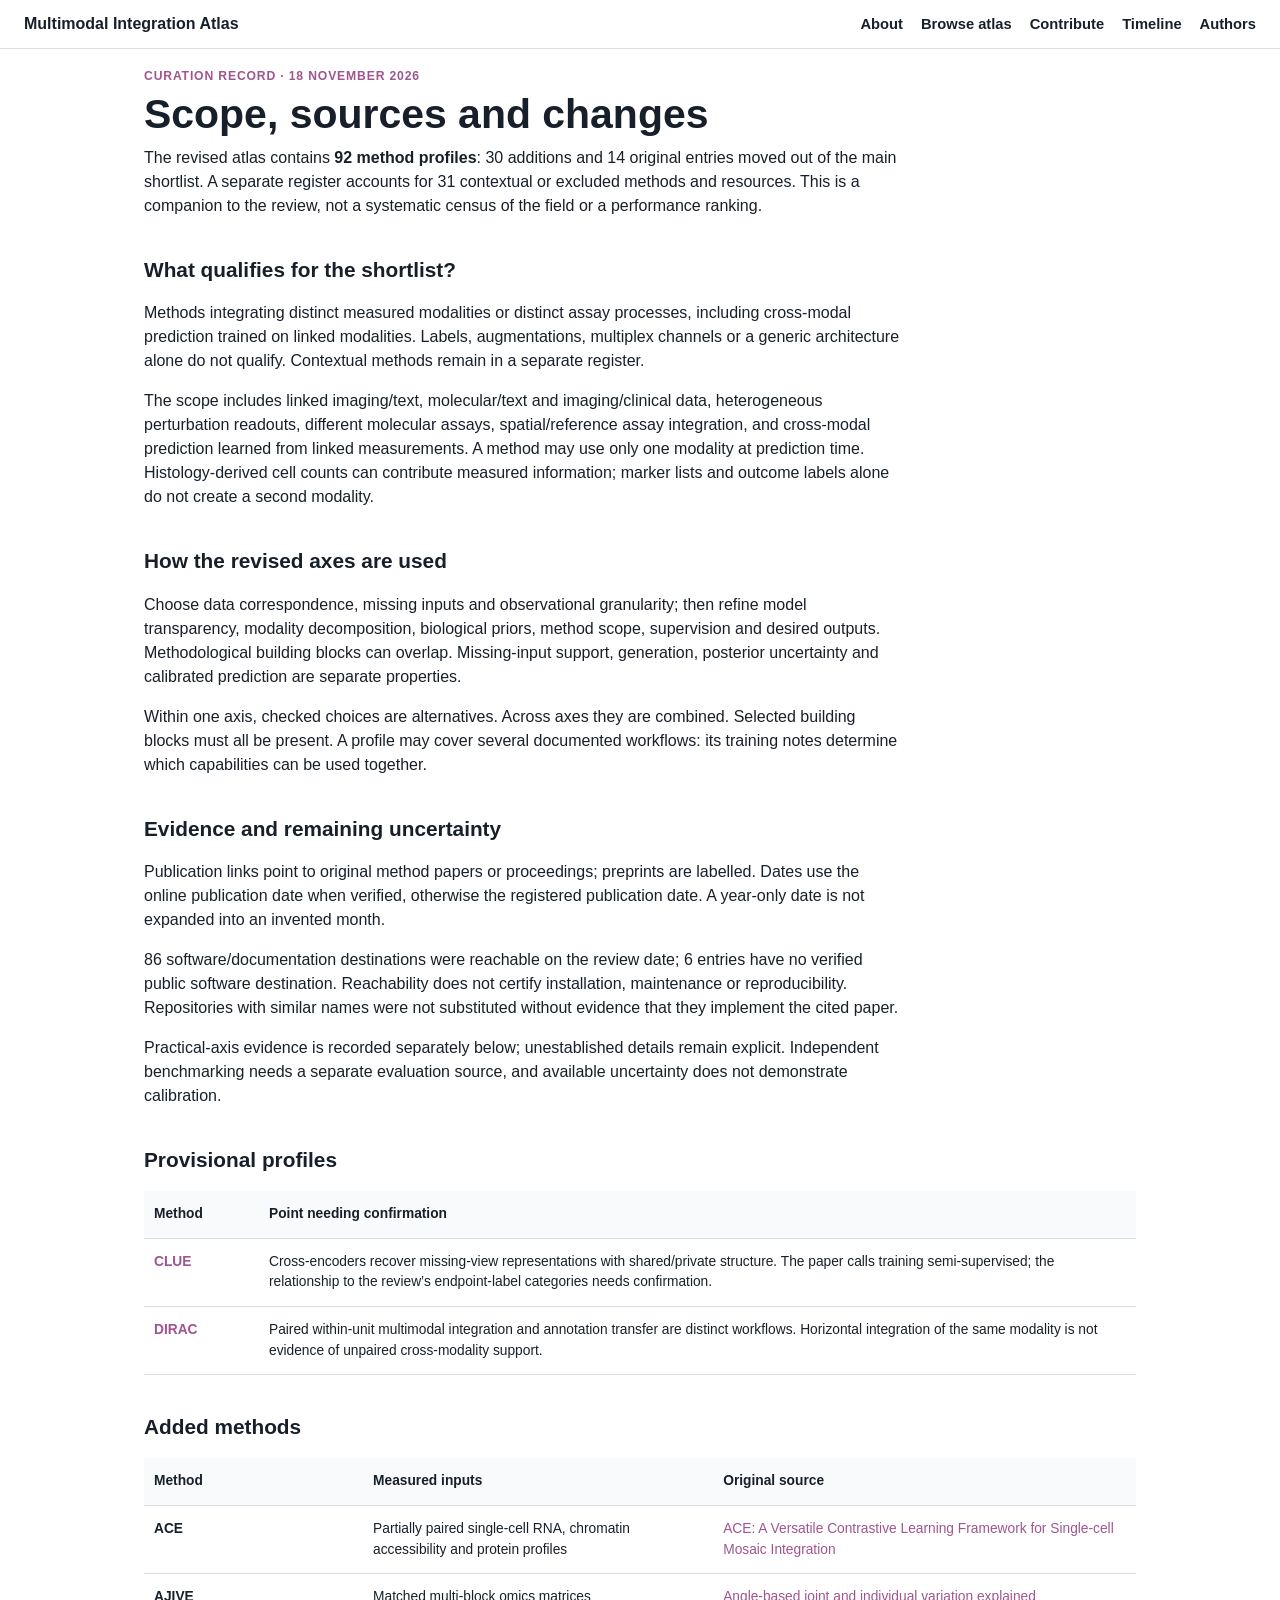
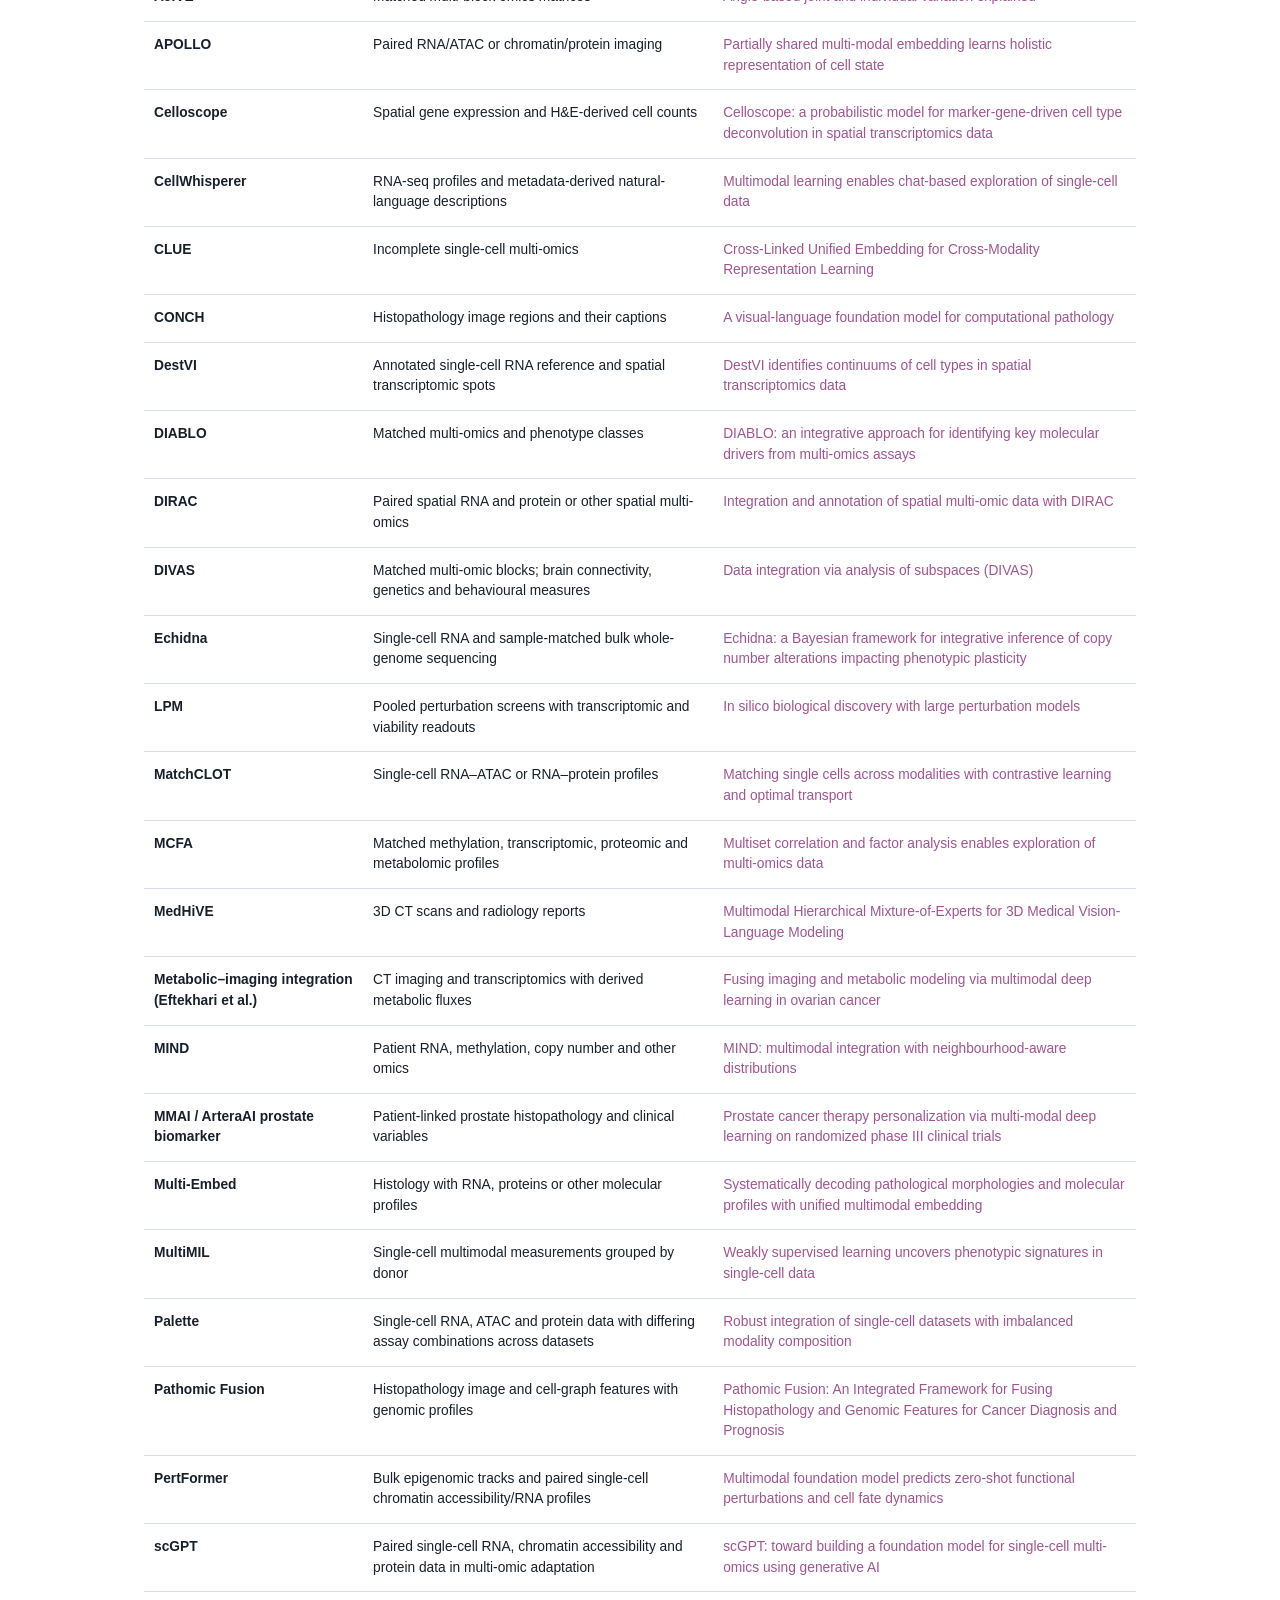
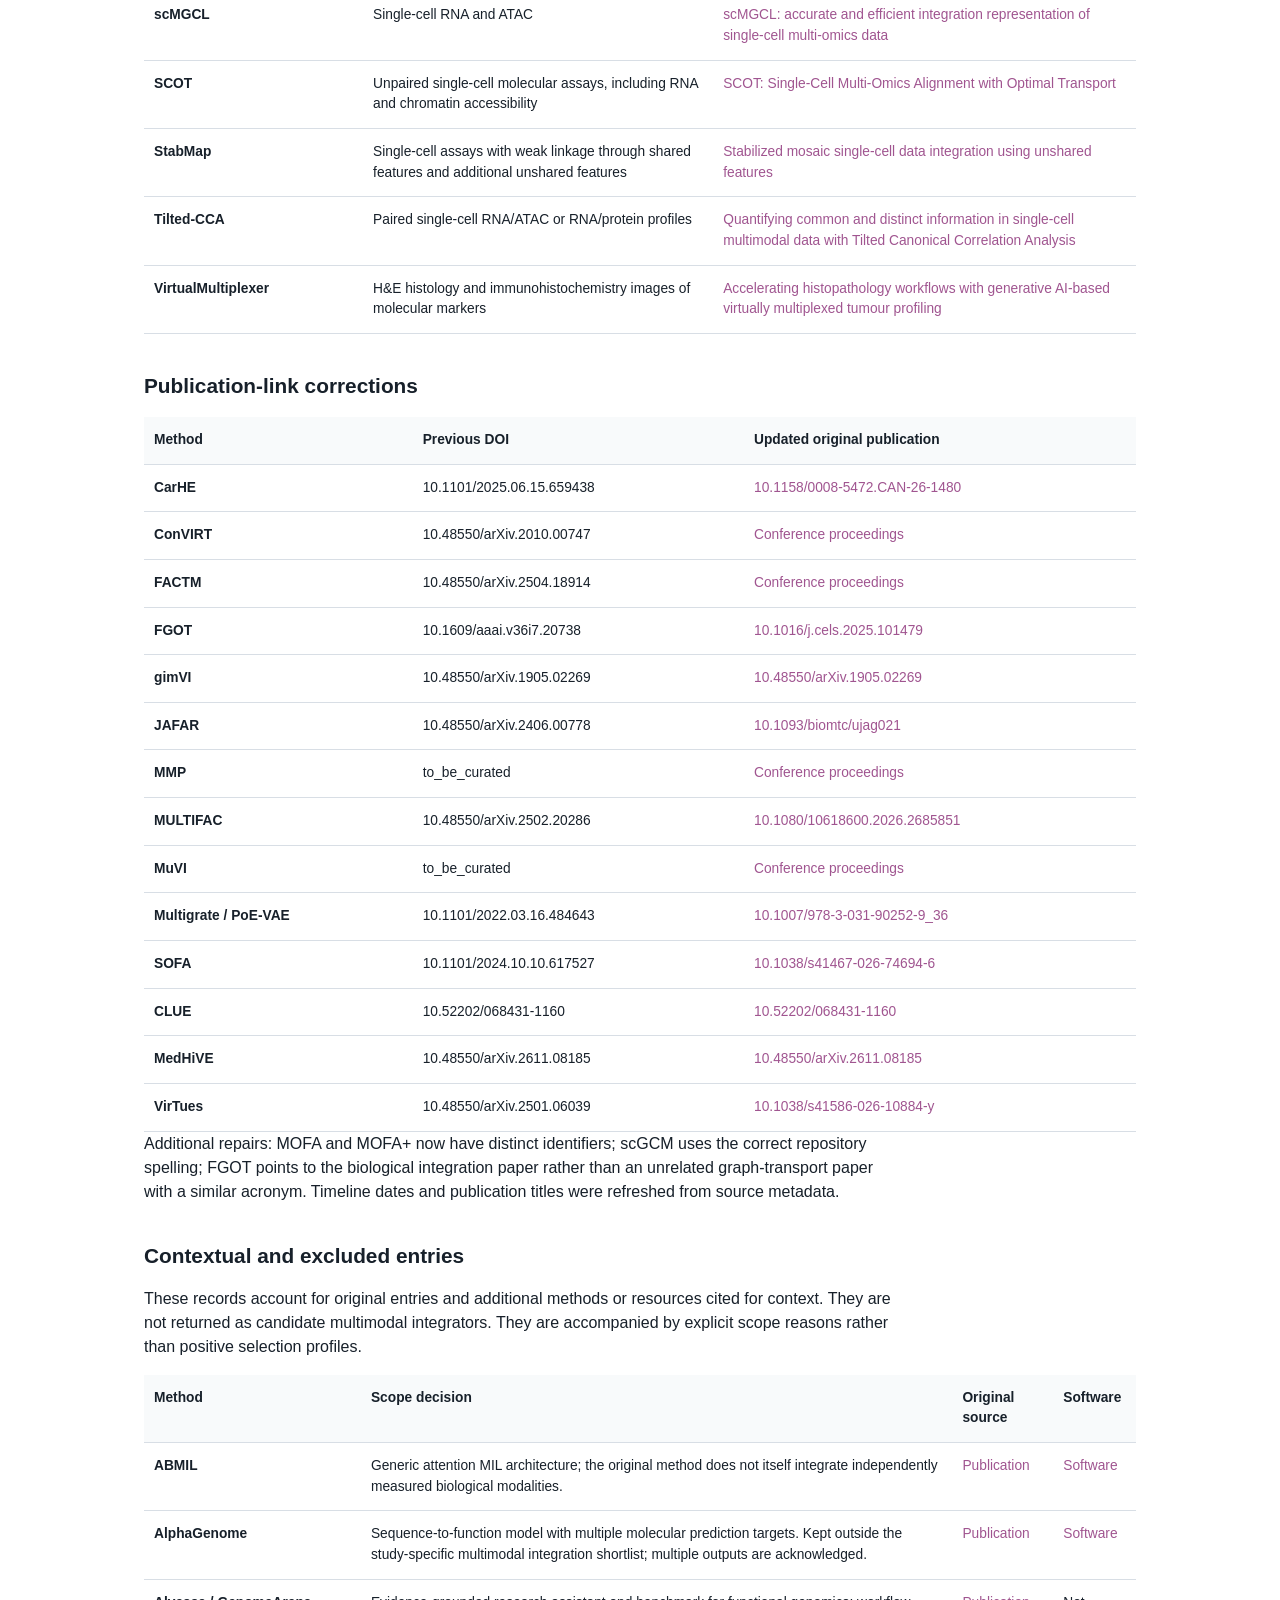
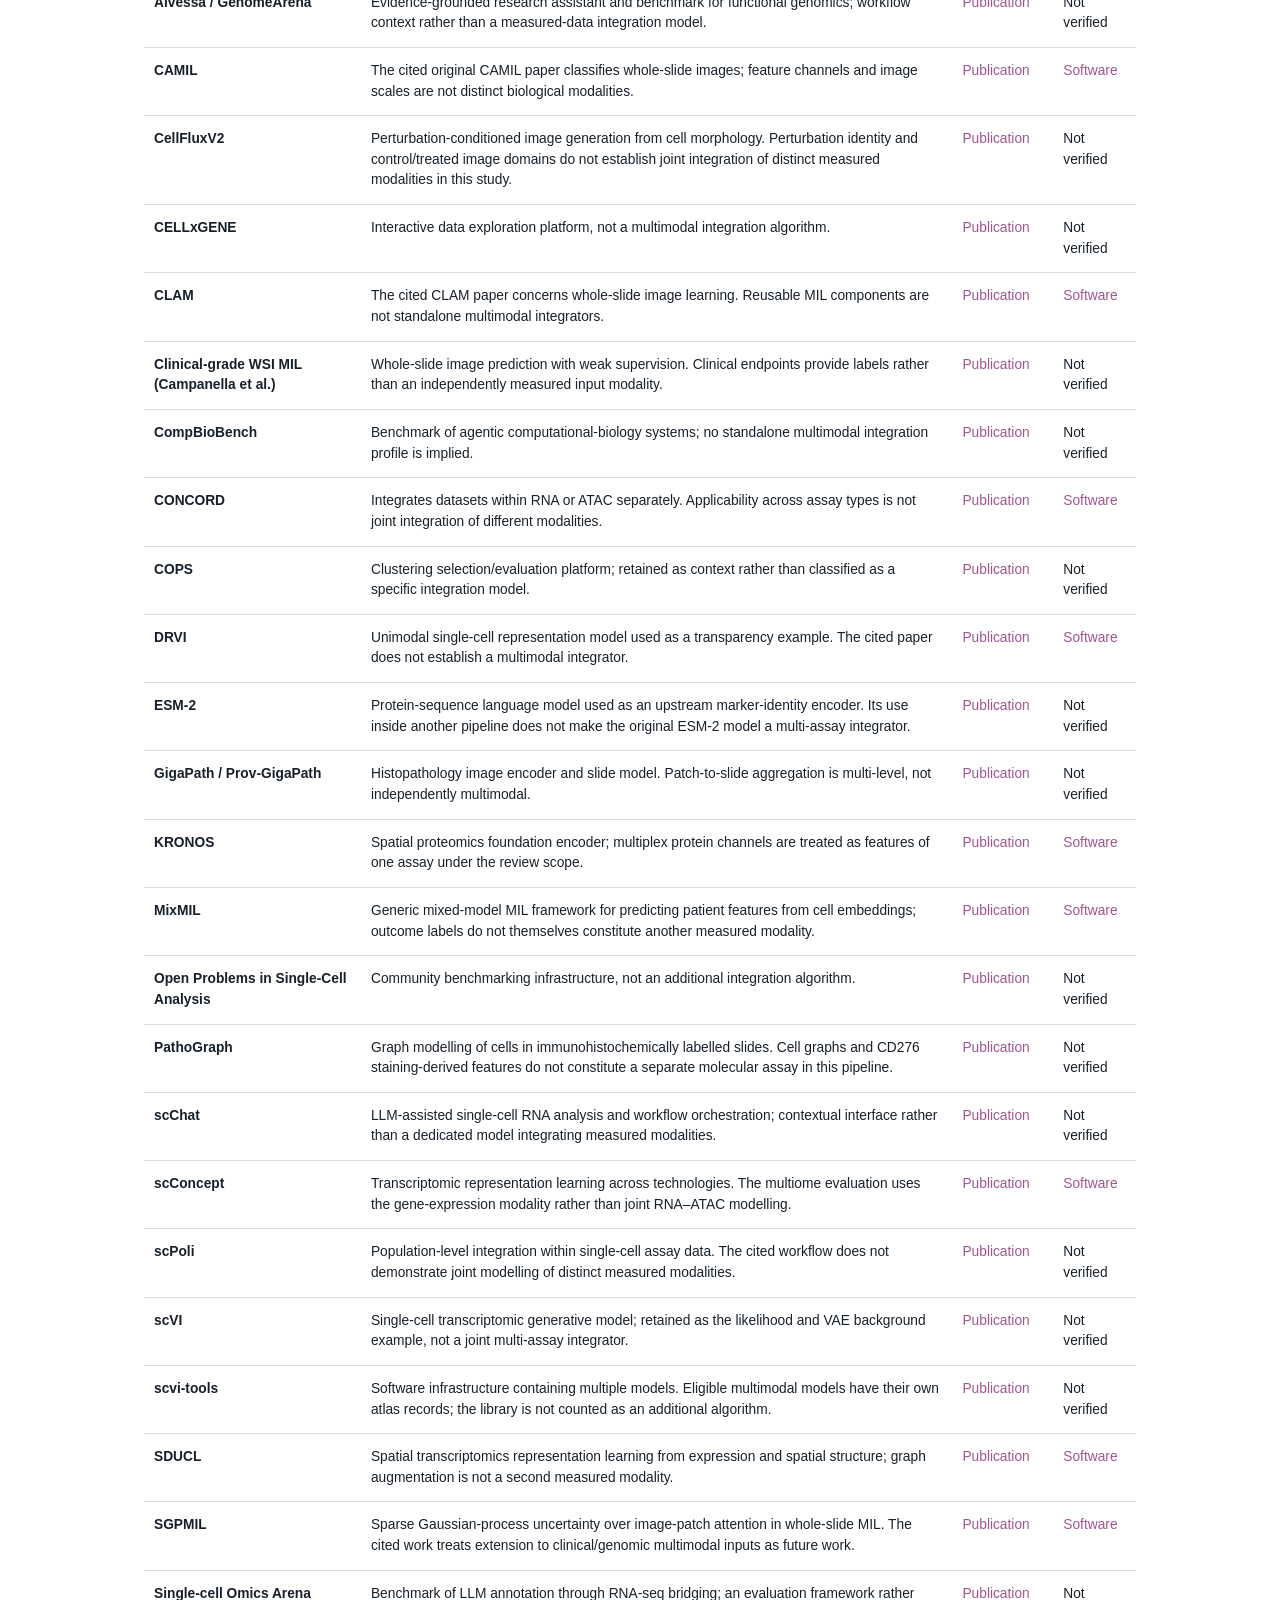
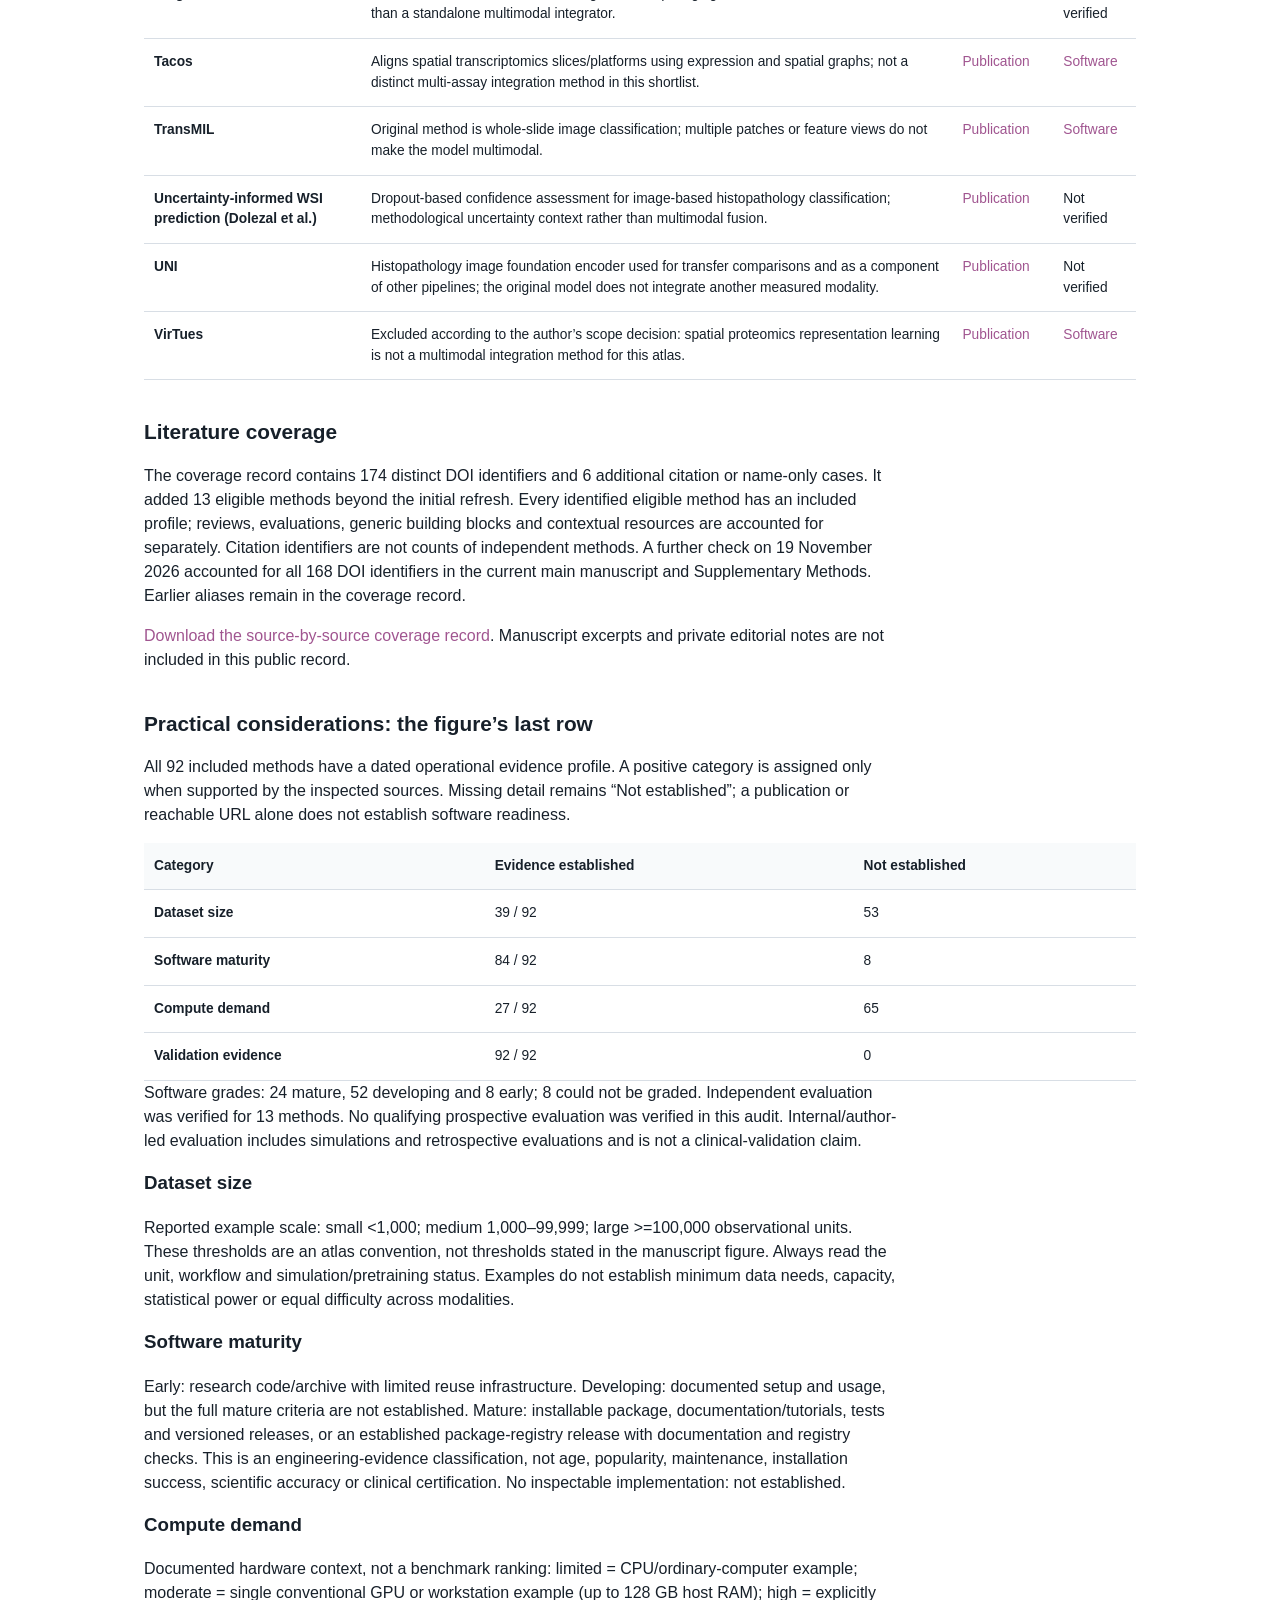
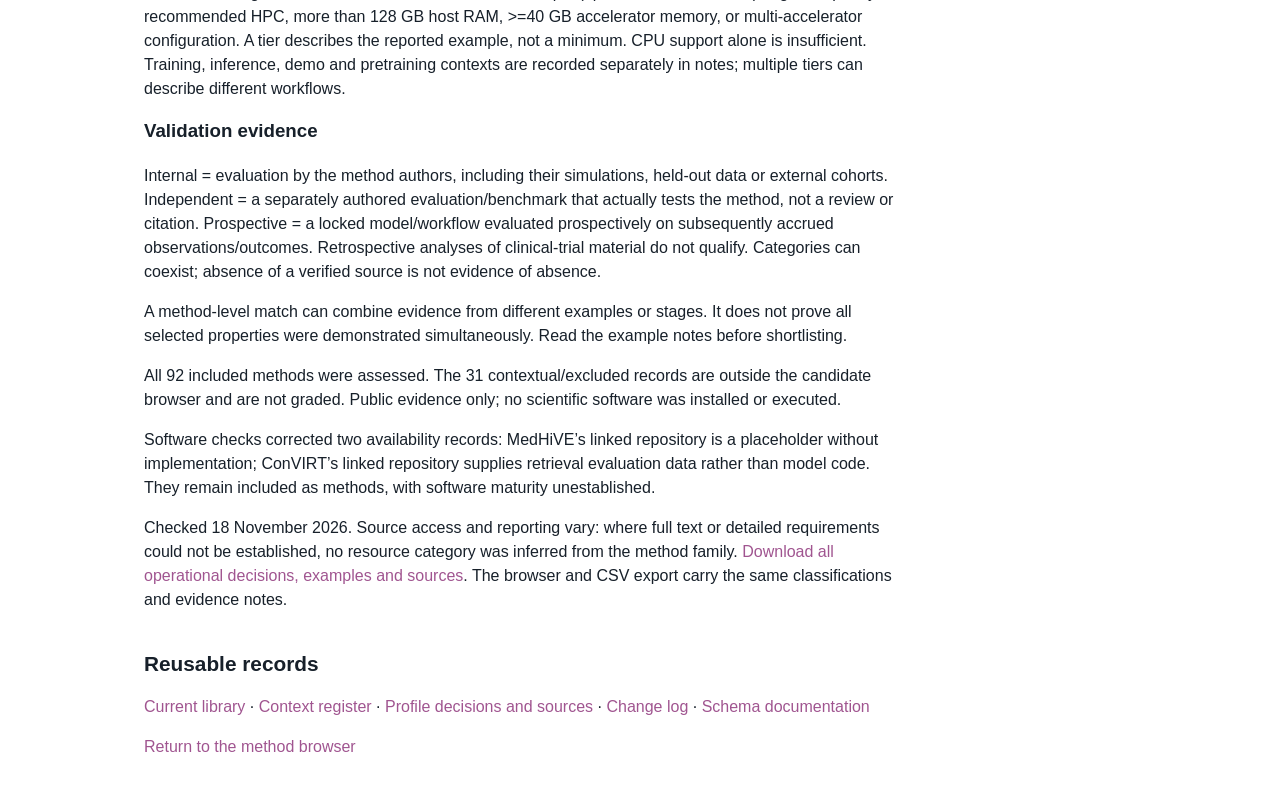
==== curation.html @ 24971a6b "feat: align atlas with revised review Expand the curated library to 92 methods and separate contextu" ====
<!doctype html>
<html lang="en"><head><meta charset="utf-8"/><meta name="viewport" content="width=device-width,initial-scale=1"/><title>Curation record · Multimodal Integration Atlas</title><link rel="stylesheet" href="styles.css?v=2.1.20261119.2"/></head><body>    <header class="site-header">
      <div class="header-inner">
        <a class="site-mark" href="index.html" aria-label="Multimodal Integration Atlas home">
          Multimodal Integration Atlas
        </a>
        <nav class="header-actions" aria-label="Site navigation">
          <a href="index.html#about">About</a>
          <a href="index.html#atlas">Browse atlas</a>
          <a href="index.html#contribute">Contribute</a>
          <a href="timeline.html">Timeline</a>
          <a href="authors.html">Authors</a>
        </nav>
      </div>
    </header>

<main class="curation-content"><p class="section-kicker">Curation record · 18 November 2026</p><h1>Scope, sources and changes</h1>
<p>The revised atlas contains <strong>92 method profiles</strong>: 30 additions and 14 original entries moved out of the main shortlist. A separate register accounts for 31 contextual or excluded methods and resources. This is a companion to the review, not a systematic census of the field or a performance ranking.</p>
<h2>What qualifies for the shortlist?</h2><p>Methods integrating distinct measured modalities or distinct assay processes, including cross-modal prediction trained on linked modalities. Labels, augmentations, multiplex channels or a generic architecture alone do not qualify. Contextual methods remain in a separate register.</p>
<p>The scope includes linked imaging/text, molecular/text and imaging/clinical data, heterogeneous perturbation readouts, different molecular assays, spatial/reference assay integration, and cross-modal prediction learned from linked measurements. A method may use only one modality at prediction time. Histology-derived cell counts can contribute measured information; marker lists and outcome labels alone do not create a second modality.</p>
<h2>How the revised axes are used</h2>
<p>Choose data correspondence, missing inputs and observational granularity; then refine model transparency, modality decomposition, biological priors, method scope, supervision and desired outputs. Methodological building blocks can overlap. Missing-input support, generation, posterior uncertainty and calibrated prediction are separate properties.</p>
<p>Within one axis, checked choices are alternatives. Across axes they are combined. Selected building blocks must all be present. A profile may cover several documented workflows: its training notes determine which capabilities can be used together.</p>
<h2>Evidence and remaining uncertainty</h2><p>Publication links point to original method papers or proceedings; preprints are labelled. Dates use the online publication date when verified, otherwise the registered publication date. A year-only date is not expanded into an invented month.</p>
<p>86 software/documentation destinations were reachable on the review date; 6 entries have no verified public software destination. Reachability does not certify installation, maintenance or reproducibility. Repositories with similar names were not substituted without evidence that they implement the cited paper.</p>
<p>Practical-axis evidence is recorded separately below; unestablished details remain explicit. Independent benchmarking needs a separate evaluation source, and available uncertainty does not demonstrate calibration.</p>
<h2>Provisional profiles</h2><div class="table-scroll"><table class="curation-table"><thead><tr><th scope="col">Method</th><th scope="col">Point needing confirmation</th></tr></thead><tbody><tr><td><a href="https://papers.neurips.cc/paper_files/paper/2022/hash/662b1774ba8845fc1fa3d1fc0177ceeb-Abstract-Conference.html" target="_blank" rel="noopener noreferrer">CLUE</a></td><td>Cross-encoders recover missing-view representations with shared/private structure. The paper calls training semi-supervised; the relationship to the review’s endpoint-label categories needs confirmation.</td></tr><tr><td><a href="https://doi.org/10.1038/s41592-026-03282-9" target="_blank" rel="noopener noreferrer">DIRAC</a></td><td>Paired within-unit multimodal integration and annotation transfer are distinct workflows. Horizontal integration of the same modality is not evidence of unpaired cross-modality support.</td></tr></tbody></table></div><h2>Added methods</h2><div class="table-scroll"><table class="curation-table"><thead><tr><th scope="col">Method</th><th scope="col">Measured inputs</th><th scope="col">Original source</th></tr></thead><tbody><tr><td>ACE</td><td>Partially paired single-cell RNA, chromatin accessibility and protein profiles</td><td><a href="https://doi.org/10.1093/gpbjnl/qzaf062" target="_blank" rel="noopener noreferrer">ACE: A Versatile Contrastive Learning Framework for Single-cell Mosaic Integration</a></td></tr><tr><td>AJIVE</td><td>Matched multi-block omics matrices</td><td><a href="https://doi.org/10.1016/j.jmva.2018.03.008" target="_blank" rel="noopener noreferrer">Angle-based joint and individual variation explained</a></td></tr><tr><td>APOLLO</td><td>Paired RNA/ATAC or chromatin/protein imaging</td><td><a href="https://doi.org/10.1038/s43588-025-00948-w" target="_blank" rel="noopener noreferrer">Partially shared multi-modal embedding learns holistic representation of cell state</a></td></tr><tr><td>Celloscope</td><td>Spatial gene expression and H&amp;E-derived cell counts</td><td><a href="https://doi.org/10.1186/s13059-023-02951-8" target="_blank" rel="noopener noreferrer">Celloscope: a probabilistic model for marker-gene-driven cell type deconvolution in spatial transcriptomics data</a></td></tr><tr><td>CellWhisperer</td><td>RNA-seq profiles and metadata-derived natural-language descriptions</td><td><a href="https://doi.org/10.1038/s41587-025-02857-9" target="_blank" rel="noopener noreferrer">Multimodal learning enables chat-based exploration of single-cell data</a></td></tr><tr><td>CLUE</td><td>Incomplete single-cell multi-omics</td><td><a href="https://papers.neurips.cc/paper_files/paper/2022/hash/662b1774ba8845fc1fa3d1fc0177ceeb-Abstract-Conference.html" target="_blank" rel="noopener noreferrer">Cross-Linked Unified Embedding for Cross-Modality Representation Learning</a></td></tr><tr><td>CONCH</td><td>Histopathology image regions and their captions</td><td><a href="https://doi.org/10.1038/s41591-024-02856-4" target="_blank" rel="noopener noreferrer">A visual-language foundation model for computational pathology</a></td></tr><tr><td>DestVI</td><td>Annotated single-cell RNA reference and spatial transcriptomic spots</td><td><a href="https://doi.org/10.1038/s41587-022-01272-8" target="_blank" rel="noopener noreferrer">DestVI identifies continuums of cell types in spatial transcriptomics data</a></td></tr><tr><td>DIABLO</td><td>Matched multi-omics and phenotype classes</td><td><a href="https://doi.org/10.1093/bioinformatics/bty1054" target="_blank" rel="noopener noreferrer">DIABLO: an integrative approach for identifying key molecular drivers from multi-omics assays</a></td></tr><tr><td>DIRAC</td><td>Paired spatial RNA and protein or other spatial multi-omics</td><td><a href="https://doi.org/10.1038/s41592-026-03282-9" target="_blank" rel="noopener noreferrer">Integration and annotation of spatial multi-omic data with DIRAC</a></td></tr><tr><td>DIVAS</td><td>Matched multi-omic blocks; brain connectivity, genetics and behavioural measures</td><td><a href="https://doi.org/10.1007/s11749-024-00923-z" target="_blank" rel="noopener noreferrer">Data integration via analysis of subspaces (DIVAS)</a></td></tr><tr><td>Echidna</td><td>Single-cell RNA and sample-matched bulk whole-genome sequencing</td><td><a href="https://doi.org/10.1038/s41592-026-03279-4" target="_blank" rel="noopener noreferrer">Echidna: a Bayesian framework for integrative inference of copy number alterations impacting phenotypic plasticity</a></td></tr><tr><td>LPM</td><td>Pooled perturbation screens with transcriptomic and viability readouts</td><td><a href="https://doi.org/10.1038/s43588-025-00870-1" target="_blank" rel="noopener noreferrer">In silico biological discovery with large perturbation models</a></td></tr><tr><td>MatchCLOT</td><td>Single-cell RNA–ATAC or RNA–protein profiles</td><td><a href="https://doi.org/10.1093/bib/bbad130" target="_blank" rel="noopener noreferrer">Matching single cells across modalities with contrastive learning and optimal transport</a></td></tr><tr><td>MCFA</td><td>Matched methylation, transcriptomic, proteomic and metabolomic profiles</td><td><a href="https://doi.org/10.1016/j.xgen.2023.100359" target="_blank" rel="noopener noreferrer">Multiset correlation and factor analysis enables exploration of multi-omics data</a></td></tr><tr><td>MedHiVE</td><td>3D CT scans and radiology reports</td><td><a href="https://arxiv.org/abs/2611.08185" target="_blank" rel="noopener noreferrer">Multimodal Hierarchical Mixture-of-Experts for 3D Medical Vision-Language Modeling</a></td></tr><tr><td>Metabolic–imaging integration (Eftekhari et al.)</td><td>CT imaging and transcriptomics with derived metabolic fluxes</td><td><a href="https://doi.org/10.1016/j.cels.2026.101594" target="_blank" rel="noopener noreferrer">Fusing imaging and metabolic modeling via multimodal deep learning in ovarian cancer</a></td></tr><tr><td>MIND</td><td>Patient RNA, methylation, copy number and other omics</td><td><a href="https://doi.org/10.1038/s41467-026-74413-1" target="_blank" rel="noopener noreferrer">MIND: multimodal integration with neighbourhood-aware distributions</a></td></tr><tr><td>MMAI / ArteraAI prostate biomarker</td><td>Patient-linked prostate histopathology and clinical variables</td><td><a href="https://doi.org/10.1038/s41746-022-00613-w" target="_blank" rel="noopener noreferrer">Prostate cancer therapy personalization via multi-modal deep learning on randomized phase III clinical trials</a></td></tr><tr><td>Multi-Embed</td><td>Histology with RNA, proteins or other molecular profiles</td><td><a href="https://doi.org/10.1038/s41592-026-03070-5" target="_blank" rel="noopener noreferrer">Systematically decoding pathological morphologies and molecular profiles with unified multimodal embedding</a></td></tr><tr><td>MultiMIL</td><td>Single-cell multimodal measurements grouped by donor</td><td><a href="https://doi.org/10.1101/2024.07.29.605625" target="_blank" rel="noopener noreferrer">Weakly supervised learning uncovers phenotypic signatures in single-cell data</a></td></tr><tr><td>Palette</td><td>Single-cell RNA, ATAC and protein data with differing assay combinations across datasets</td><td><a href="https://doi.org/10.1038/s41467-026-72933-4" target="_blank" rel="noopener noreferrer">Robust integration of single-cell datasets with imbalanced modality composition</a></td></tr><tr><td>Pathomic Fusion</td><td>Histopathology image and cell-graph features with genomic profiles</td><td><a href="https://doi.org/10.1109/TMI.2020.3021387" target="_blank" rel="noopener noreferrer">Pathomic Fusion: An Integrated Framework for Fusing Histopathology and Genomic Features for Cancer Diagnosis and Prognosis</a></td></tr><tr><td>PertFormer</td><td>Bulk epigenomic tracks and paired single-cell chromatin accessibility/RNA profiles</td><td><a href="https://doi.org/10.1101/2024.12.19.629561" target="_blank" rel="noopener noreferrer">Multimodal foundation model predicts zero-shot functional perturbations and cell fate dynamics</a></td></tr><tr><td>scGPT</td><td>Paired single-cell RNA, chromatin accessibility and protein data in multi-omic adaptation</td><td><a href="https://doi.org/10.1038/s41592-024-02201-0" target="_blank" rel="noopener noreferrer">scGPT: toward building a foundation model for single-cell multi-omics using generative AI</a></td></tr><tr><td>scMGCL</td><td>Single-cell RNA and ATAC</td><td><a href="https://doi.org/10.1093/bioinformatics/btaf392" target="_blank" rel="noopener noreferrer">scMGCL: accurate and efficient integration representation of single-cell multi-omics data</a></td></tr><tr><td>SCOT</td><td>Unpaired single-cell molecular assays, including RNA and chromatin accessibility</td><td><a href="https://doi.org/10.1089/cmb.2021.0446" target="_blank" rel="noopener noreferrer">SCOT: Single-Cell Multi-Omics Alignment with Optimal Transport</a></td></tr><tr><td>StabMap</td><td>Single-cell assays with weak linkage through shared features and additional unshared features</td><td><a href="https://doi.org/10.1038/s41587-023-01766-z" target="_blank" rel="noopener noreferrer">Stabilized mosaic single-cell data integration using unshared features</a></td></tr><tr><td>Tilted-CCA</td><td>Paired single-cell RNA/ATAC or RNA/protein profiles</td><td><a href="https://doi.org/10.1073/pnas.2303647120" target="_blank" rel="noopener noreferrer">Quantifying common and distinct information in single-cell multimodal data with Tilted Canonical Correlation Analysis</a></td></tr><tr><td>VirtualMultiplexer</td><td>H&amp;E histology and immunohistochemistry images of molecular markers</td><td><a href="https://doi.org/10.1038/s42256-024-00889-5" target="_blank" rel="noopener noreferrer">Accelerating histopathology workflows with generative AI-based virtually multiplexed tumour profiling</a></td></tr></tbody></table></div><h2>Publication-link corrections</h2><div class="table-scroll"><table class="curation-table"><thead><tr><th scope="col">Method</th><th scope="col">Previous DOI</th><th scope="col">Updated original publication</th></tr></thead><tbody><tr><td>CarHE</td><td>10.1101/2025.06.15.659438</td><td><a href="https://doi.org/10.1158/0008-5472.CAN-26-1480" target="_blank" rel="noopener noreferrer">10.1158/0008-5472.CAN-26-1480</a></td></tr><tr><td>ConVIRT</td><td>10.48550/arXiv.2010.00747</td><td><a href="https://proceedings.mlr.press/v182/zhang22a.html" target="_blank" rel="noopener noreferrer">Conference proceedings</a></td></tr><tr><td>FACTM</td><td>10.48550/arXiv.2504.18914</td><td><a href="https://proceedings.mlr.press/v258/lazecka25a.html" target="_blank" rel="noopener noreferrer">Conference proceedings</a></td></tr><tr><td>FGOT</td><td>10.1609/aaai.v36i7.20738</td><td><a href="https://doi.org/10.1016/j.cels.2025.101479" target="_blank" rel="noopener noreferrer">10.1016/j.cels.2025.101479</a></td></tr><tr><td>gimVI</td><td>10.48550/arXiv.1905.02269</td><td><a href="https://arxiv.org/abs/1905.02269" target="_blank" rel="noopener noreferrer">10.48550/arXiv.1905.02269</a></td></tr><tr><td>JAFAR</td><td>10.48550/arXiv.2406.00778</td><td><a href="https://doi.org/10.1093/biomtc/ujag021" target="_blank" rel="noopener noreferrer">10.1093/biomtc/ujag021</a></td></tr><tr><td>MMP</td><td>to_be_curated</td><td><a href="https://proceedings.mlr.press/v235/song24b.html" target="_blank" rel="noopener noreferrer">Conference proceedings</a></td></tr><tr><td>MULTIFAC</td><td>10.48550/arXiv.2502.20286</td><td><a href="https://doi.org/10.1080/10618600.2026.2685851" target="_blank" rel="noopener noreferrer">10.1080/10618600.2026.2685851</a></td></tr><tr><td>MuVI</td><td>to_be_curated</td><td><a href="https://proceedings.mlr.press/v206/qoku23a.html" target="_blank" rel="noopener noreferrer">Conference proceedings</a></td></tr><tr><td>Multigrate / PoE-VAE</td><td>10.1101/2022.03.16.484643</td><td><a href="https://doi.org/10.1007/978-3-031-90252-9_36" target="_blank" rel="noopener noreferrer">10.1007/978-3-031-90252-9_36</a></td></tr><tr><td>SOFA</td><td>10.1101/2024.10.10.617527</td><td><a href="https://doi.org/10.1038/s41467-026-74694-6" target="_blank" rel="noopener noreferrer">10.1038/s41467-026-74694-6</a></td></tr><tr><td>CLUE</td><td>10.52202/068431-1160</td><td><a href="https://papers.neurips.cc/paper_files/paper/2022/hash/662b1774ba8845fc1fa3d1fc0177ceeb-Abstract-Conference.html" target="_blank" rel="noopener noreferrer">10.52202/068431-1160</a></td></tr><tr><td>MedHiVE</td><td>10.48550/arXiv.2611.08185</td><td><a href="https://arxiv.org/abs/2611.08185" target="_blank" rel="noopener noreferrer">10.48550/arXiv.2611.08185</a></td></tr><tr><td>VirTues</td><td>10.48550/arXiv.2501.06039</td><td><a href="https://doi.org/10.1038/s41586-026-10884-y" target="_blank" rel="noopener noreferrer">10.1038/s41586-026-10884-y</a></td></tr></tbody></table></div><p>Additional repairs: MOFA and MOFA+ now have distinct identifiers; scGCM uses the correct repository spelling; FGOT points to the biological integration paper rather than an unrelated graph-transport paper with a similar acronym. Timeline dates and publication titles were refreshed from source metadata.</p><h2>Contextual and excluded entries</h2><p>These records account for original entries and additional methods or resources cited for context. They are not returned as candidate multimodal integrators. They are accompanied by explicit scope reasons rather than positive selection profiles.</p><div class="table-scroll"><table class="curation-table"><thead><tr><th scope="col">Method</th><th scope="col">Scope decision</th><th scope="col">Original source</th><th scope="col">Software</th></tr></thead><tbody><tr><td>ABMIL</td><td>Generic attention MIL architecture; the original method does not itself integrate independently measured biological modalities.</td><td><a href="https://doi.org/10.48550/arXiv.1802.04712" target="_blank" rel="noopener noreferrer">Publication</a></td><td><a href="https://github.com/AMLab-Amsterdam/AttentionDeepMIL" target="_blank" rel="noopener noreferrer">Software</a></td></tr><tr><td>AlphaGenome</td><td>Sequence-to-function model with multiple molecular prediction targets. Kept outside the study-specific multimodal integration shortlist; multiple outputs are acknowledged.</td><td><a href="https://doi.org/10.1038/s41586-025-10014-0" target="_blank" rel="noopener noreferrer">Publication</a></td><td><a href="https://github.com/google-deepmind/alphagenome_research" target="_blank" rel="noopener noreferrer">Software</a></td></tr><tr><td>Alvessa / GenomeArena</td><td>Evidence-grounded research assistant and benchmark for functional genomics; workflow context rather than a measured-data integration model.</td><td><a href="https://doi.org/10.64898/2025.12.30.697073" target="_blank" rel="noopener noreferrer">Publication</a></td><td>Not verified</td></tr><tr><td>CAMIL</td><td>The cited original CAMIL paper classifies whole-slide images; feature channels and image scales are not distinct biological modalities.</td><td><a href="https://doi.org/10.1093/bioinformatics/btaf024" target="_blank" rel="noopener noreferrer">Publication</a></td><td><a href="https://github.com/maojy0914/CAMIL" target="_blank" rel="noopener noreferrer">Software</a></td></tr><tr><td>CellFluxV2</td><td>Perturbation-conditioned image generation from cell morphology. Perturbation identity and control/treated image domains do not establish joint integration of distinct measured modalities in this study.</td><td><a href="https://doi.org/10.64898/2026.01.19.696785" target="_blank" rel="noopener noreferrer">Publication</a></td><td>Not verified</td></tr><tr><td>CELLxGENE</td><td>Interactive data exploration platform, not a multimodal integration algorithm.</td><td><a href="https://doi.org/10.1101/2021.04.05.438318" target="_blank" rel="noopener noreferrer">Publication</a></td><td>Not verified</td></tr><tr><td>CLAM</td><td>The cited CLAM paper concerns whole-slide image learning. Reusable MIL components are not standalone multimodal integrators.</td><td><a href="https://doi.org/10.1038/s41551-020-00682-w" target="_blank" rel="noopener noreferrer">Publication</a></td><td><a href="https://github.com/mahmoodlab/CLAM" target="_blank" rel="noopener noreferrer">Software</a></td></tr><tr><td>Clinical-grade WSI MIL (Campanella et al.)</td><td>Whole-slide image prediction with weak supervision. Clinical endpoints provide labels rather than an independently measured input modality.</td><td><a href="https://doi.org/10.1038/s41591-019-0508-1" target="_blank" rel="noopener noreferrer">Publication</a></td><td>Not verified</td></tr><tr><td>CompBioBench</td><td>Benchmark of agentic computational-biology systems; no standalone multimodal integration profile is implied.</td><td><a href="https://doi.org/10.64898/2026.04.06.716850" target="_blank" rel="noopener noreferrer">Publication</a></td><td>Not verified</td></tr><tr><td>CONCORD</td><td>Integrates datasets within RNA or ATAC separately. Applicability across assay types is not joint integration of different modalities.</td><td><a href="https://doi.org/10.1038/s41587-025-02950-z" target="_blank" rel="noopener noreferrer">Publication</a></td><td><a href="https://github.com/Gartner-Lab/Concord" target="_blank" rel="noopener noreferrer">Software</a></td></tr><tr><td>COPS</td><td>Clustering selection/evaluation platform; retained as context rather than classified as a specific integration model.</td><td><a href="https://doi.org/10.1371/journal.pcbi.1012275" target="_blank" rel="noopener noreferrer">Publication</a></td><td>Not verified</td></tr><tr><td>DRVI</td><td>Unimodal single-cell representation model used as a transparency example. The cited paper does not establish a multimodal integrator.</td><td><a href="https://doi.org/10.1101/2024.11.06.622266" target="_blank" rel="noopener noreferrer">Publication</a></td><td><a href="https://github.com/theislab/DRVI" target="_blank" rel="noopener noreferrer">Software</a></td></tr><tr><td>ESM-2</td><td>Protein-sequence language model used as an upstream marker-identity encoder. Its use inside another pipeline does not make the original ESM-2 model a multi-assay integrator.</td><td><a href="https://doi.org/10.1126/science.ade2574" target="_blank" rel="noopener noreferrer">Publication</a></td><td>Not verified</td></tr><tr><td>GigaPath / Prov-GigaPath</td><td>Histopathology image encoder and slide model. Patch-to-slide aggregation is multi-level, not independently multimodal.</td><td><a href="https://doi.org/10.1038/s41586-024-07441-w" target="_blank" rel="noopener noreferrer">Publication</a></td><td>Not verified</td></tr><tr><td>KRONOS</td><td>Spatial proteomics foundation encoder; multiplex protein channels are treated as features of one assay under the review scope.</td><td><a href="https://doi.org/10.48550/arXiv.2506.03373" target="_blank" rel="noopener noreferrer">Publication</a></td><td><a href="https://github.com/mahmoodlab/KRONOS" target="_blank" rel="noopener noreferrer">Software</a></td></tr><tr><td>MixMIL</td><td>Generic mixed-model MIL framework for predicting patient features from cell embeddings; outcome labels do not themselves constitute another measured modality.</td><td><a href="https://proceedings.mlr.press/v238/engelmann24a/engelmann24a.pdf" target="_blank" rel="noopener noreferrer">Publication</a></td><td><a href="https://github.com/AIH-SGML/mixmil" target="_blank" rel="noopener noreferrer">Software</a></td></tr><tr><td>Open Problems in Single-Cell Analysis</td><td>Community benchmarking infrastructure, not an additional integration algorithm.</td><td><a href="https://doi.org/10.1038/s41587-025-02694-w" target="_blank" rel="noopener noreferrer">Publication</a></td><td>Not verified</td></tr><tr><td>PathoGraph</td><td>Graph modelling of cells in immunohistochemically labelled slides. Cell graphs and CD276 staining-derived features do not constitute a separate molecular assay in this pipeline.</td><td><a href="https://doi.org/10.3390/cancers16040750" target="_blank" rel="noopener noreferrer">Publication</a></td><td>Not verified</td></tr><tr><td>scChat</td><td>LLM-assisted single-cell RNA analysis and workflow orchestration; contextual interface rather than a dedicated model integrating measured modalities.</td><td><a href="https://doi.org/10.1002/aic.70285" target="_blank" rel="noopener noreferrer">Publication</a></td><td>Not verified</td></tr><tr><td>scConcept</td><td>Transcriptomic representation learning across technologies. The multiome evaluation uses the gene-expression modality rather than joint RNA–ATAC modelling.</td><td><a href="https://doi.org/10.1101/2025.10.14.682419" target="_blank" rel="noopener noreferrer">Publication</a></td><td><a href="https://github.com/theislab/scConcept" target="_blank" rel="noopener noreferrer">Software</a></td></tr><tr><td>scPoli</td><td>Population-level integration within single-cell assay data. The cited workflow does not demonstrate joint modelling of distinct measured modalities.</td><td><a href="https://doi.org/10.1038/s41592-023-02035-2" target="_blank" rel="noopener noreferrer">Publication</a></td><td>Not verified</td></tr><tr><td>scVI</td><td>Single-cell transcriptomic generative model; retained as the likelihood and VAE background example, not a joint multi-assay integrator.</td><td><a href="https://doi.org/10.1038/s41592-018-0229-2" target="_blank" rel="noopener noreferrer">Publication</a></td><td>Not verified</td></tr><tr><td>scvi-tools</td><td>Software infrastructure containing multiple models. Eligible multimodal models have their own atlas records; the library is not counted as an additional algorithm.</td><td><a href="https://doi.org/10.1038/s41587-021-01206-w" target="_blank" rel="noopener noreferrer">Publication</a></td><td>Not verified</td></tr><tr><td>SDUCL</td><td>Spatial transcriptomics representation learning from expression and spatial structure; graph augmentation is not a second measured modality.</td><td><a href="https://doi.org/10.1093/bioinformatics/btae663" target="_blank" rel="noopener noreferrer">Publication</a></td><td><a href="https://github.com/WeiMin-Li-visual/SDUCL" target="_blank" rel="noopener noreferrer">Software</a></td></tr><tr><td>SGPMIL</td><td>Sparse Gaussian-process uncertainty over image-patch attention in whole-slide MIL. The cited work treats extension to clinical/genomic multimodal inputs as future work.</td><td><a href="https://doi.org/10.1109/WACV61042.2026.00057" target="_blank" rel="noopener noreferrer">Publication</a></td><td><a href="https://github.com/mandlos/SGPMIL" target="_blank" rel="noopener noreferrer">Software</a></td></tr><tr><td>Single-cell Omics Arena</td><td>Benchmark of LLM annotation through RNA-seq bridging; an evaluation framework rather than a standalone multimodal integrator.</td><td><a href="https://doi.org/10.1093/bib/bbaf622" target="_blank" rel="noopener noreferrer">Publication</a></td><td>Not verified</td></tr><tr><td>Tacos</td><td>Aligns spatial transcriptomics slices/platforms using expression and spatial graphs; not a distinct multi-assay integration method in this shortlist.</td><td><a href="https://doi.org/10.1371/journal.pcbi.1012948" target="_blank" rel="noopener noreferrer">Publication</a></td><td><a href="https://github.com/0617spec/tacos" target="_blank" rel="noopener noreferrer">Software</a></td></tr><tr><td>TransMIL</td><td>Original method is whole-slide image classification; multiple patches or feature views do not make the model multimodal.</td><td><a href="https://doi.org/10.48550/arXiv.2106.00908" target="_blank" rel="noopener noreferrer">Publication</a></td><td><a href="https://github.com/szc19990412/TransMIL" target="_blank" rel="noopener noreferrer">Software</a></td></tr><tr><td>Uncertainty-informed WSI prediction (Dolezal et al.)</td><td>Dropout-based confidence assessment for image-based histopathology classification; methodological uncertainty context rather than multimodal fusion.</td><td><a href="https://doi.org/10.1038/s41467-022-34025-x" target="_blank" rel="noopener noreferrer">Publication</a></td><td>Not verified</td></tr><tr><td>UNI</td><td>Histopathology image foundation encoder used for transfer comparisons and as a component of other pipelines; the original model does not integrate another measured modality.</td><td><a href="https://doi.org/10.1038/s41591-024-02857-3" target="_blank" rel="noopener noreferrer">Publication</a></td><td>Not verified</td></tr><tr><td>VirTues</td><td>Excluded according to the author’s scope decision: spatial proteomics representation learning is not a multimodal integration method for this atlas.</td><td><a href="https://doi.org/10.1038/s41586-026-10884-y" target="_blank" rel="noopener noreferrer">Publication</a></td><td><a href="https://github.com/bunnelab/virtues" target="_blank" rel="noopener noreferrer">Software</a></td></tr></tbody></table></div><h2>Literature coverage</h2><p>The coverage record contains 174 distinct DOI identifiers and 6 additional citation or name-only cases. It added 13 eligible methods beyond the initial refresh. Every identified eligible method has an included profile; reviews, evaluations, generic building blocks and contextual resources are accounted for separately. Citation identifiers are not counts of independent methods. A further check on 19 November 2026 accounted for all 168 DOI identifiers in the current main manuscript and Supplementary Methods. Earlier aliases remain in the coverage record.</p><p><a href="data/literature-coverage.json">Download the source-by-source coverage record</a>. Manuscript excerpts and private editorial notes are not included in this public record.</p><section id="practical"><h2>Practical considerations: the figure’s last row</h2><p>All 92 included methods have a dated operational evidence profile. A positive category is assigned only when supported by the inspected sources. Missing detail remains “Not established”; a publication or reachable URL alone does not establish software readiness.</p><div class="table-scroll"><table class="curation-table"><thead><tr><th>Category</th><th>Evidence established</th><th>Not established</th></tr></thead><tbody><tr><td>Dataset size</td><td>39 / 92</td><td>53</td></tr><tr><td>Software maturity</td><td>84 / 92</td><td>8</td></tr><tr><td>Compute demand</td><td>27 / 92</td><td>65</td></tr><tr><td>Validation evidence</td><td>92 / 92</td><td>0</td></tr></tbody></table></div><p>Software grades: 24 mature, 52 developing and 8 early; 8 could not be graded. Independent evaluation was verified for 13 methods. No qualifying prospective evaluation was verified in this audit. Internal/author-led evaluation includes simulations and retrospective evaluations and is not a clinical-validation claim.</p><h3>Dataset size</h3><p>Reported example scale: small &lt;1,000; medium 1,000–99,999; large &gt;=100,000 observational units. These thresholds are an atlas convention, not thresholds stated in the manuscript figure. Always read the unit, workflow and simulation/pretraining status. Examples do not establish minimum data needs, capacity, statistical power or equal difficulty across modalities.</p><h3>Software maturity</h3><p>Early: research code/archive with limited reuse infrastructure. Developing: documented setup and usage, but the full mature criteria are not established. Mature: installable package, documentation/tutorials, tests and versioned releases, or an established package-registry release with documentation and registry checks. This is an engineering-evidence classification, not age, popularity, maintenance, installation success, scientific accuracy or clinical certification. No inspectable implementation: not established.</p><h3>Compute demand</h3><p>Documented hardware context, not a benchmark ranking: limited = CPU/ordinary-computer example; moderate = single conventional GPU or workstation example (up to 128 GB host RAM); high = explicitly recommended HPC, more than 128 GB host RAM, &gt;=40 GB accelerator memory, or multi-accelerator configuration. A tier describes the reported example, not a minimum. CPU support alone is insufficient. Training, inference, demo and pretraining contexts are recorded separately in notes; multiple tiers can describe different workflows.</p><h3>Validation evidence</h3><p>Internal = evaluation by the method authors, including their simulations, held-out data or external cohorts. Independent = a separately authored evaluation/benchmark that actually tests the method, not a review or citation. Prospective = a locked model/workflow evaluated prospectively on subsequently accrued observations/outcomes. Retrospective analyses of clinical-trial material do not qualify. Categories can coexist; absence of a verified source is not evidence of absence.</p><p>A method-level match can combine evidence from different examples or stages. It does not prove all selected properties were demonstrated simultaneously. Read the example notes before shortlisting.</p><p>All 92 included methods were assessed. The 31 contextual/excluded records are outside the candidate browser and are not graded. Public evidence only; no scientific software was installed or executed.</p><p>Software checks corrected two availability records: MedHiVE’s linked repository is a placeholder without implementation; ConVIRT’s linked repository supplies retrieval evaluation data rather than model code. They remain included as methods, with software maturity unestablished.</p><p>Checked 18 November 2026. Source access and reporting vary: where full text or detailed requirements could not be established, no resource category was inferred from the method family. <a href="data/operational-evidence.json">Download all operational decisions, examples and sources</a>. The browser and CSV export carry the same classifications and evidence notes.</p></section><h2>Reusable records</h2><p><a href="data/integration_methods_library.csv">Current library</a> · <a href="data/contextual_methods.csv">Context register</a> · <a href="data/classification-audit.json">Profile decisions and sources</a> · <a href="data/refresh-audit.json">Change log</a> · <a href="docs/schema.md">Schema documentation</a></p><p><a href="index.html#atlas">Return to the method browser</a></p></main><script src="atlas-core.js?v=2.1.20261119.2"></script><script src="app.js?v=2.1.20261119.2"></script></body></html>
---- styles.css ----
:root {
  --ink: #17202a;
  --muted: #5d6975;
  --line: #d8dee5;
  --panel: #ffffff;
  --soft: #f8fafb;
  --violet: #a79ac8;
  --lavender: #c2d1ff;
  --plum: #a05590;
  --mauve: #b27eb9;
  --shadow: 0 10px 24px rgba(26, 36, 48, 0.06);
}

/* Axis-first browser, November 2026. */
[hidden] { display: none !important; }
.field-help { color: var(--muted); font-size: .82rem; line-height: 1.55; margin: 8px 0 12px; }
.selection-help { margin-top: 16px; }
.filter-choice { border-bottom: 1px solid var(--line); }
.filter-choice summary { display: flex; justify-content: space-between; gap: 8px; padding: 12px 0; cursor: pointer; font-size: .86rem; font-weight: 600; }
.filter-choice summary::after { content: '+'; color: var(--plum); }
.filter-choice[open] summary::after { content: '−'; }
.selection-label { margin-left: auto; color: var(--muted); font-size: .74rem; font-weight: 400; white-space: nowrap; }
.choice-list { display: grid; gap: 8px; padding: 2px 0 14px; }
.choice-list label { display: flex; gap: 8px; align-items: flex-start; font-size: .82rem; line-height: 1.4; cursor: pointer; }
.choice-list input { margin: 3px 0 0; flex: 0 0 auto; accent-color: var(--plum); }
.choice-count { margin-left: auto; font-variant-numeric: tabular-nums; color: var(--muted); font-size: .74rem; }
.practical-filters { border-top: 1px solid var(--line); margin-top: 18px; padding-top: 15px; }
.practical-filters > summary { cursor: pointer; font-weight: 600; font-size: .9rem; }
.curation-toolbar { display: flex; align-items: center; justify-content: space-between; gap: 12px; flex-wrap: wrap; margin: 12px 0; font-size: .83rem; }
.curation-toolbar input { accent-color: var(--plum); }
.component-tags { display: flex; flex-wrap: wrap; gap: 5px; margin: 9px 0 12px; }
.component-tags span { padding: 3px 8px; border-radius: 4px; background: #f3eff8; color: #65436e; font-size: .73rem; }
.method-modalities { font-size: .87rem; font-weight: 600; margin: 0 0 9px; }
.method-summary { font-size: .88rem; margin-bottom: 14px; }
.method-details { border-top: 1px solid var(--line); margin-top: 16px; padding-top: 13px; }
.method-details > summary { color: var(--plum); font-weight: 600; font-size: .84rem; cursor: pointer; }
.method-details p { font-size: .86rem; overflow-wrap: anywhere; }
.method-details h4 { font-size: .84rem; margin: 20px 0 8px; }
.method-details .axis-grid { margin-top: 16px; }
.compact-axes { grid-template-columns: repeat(2,minmax(0,1fr)); }
.removable-chip { cursor: pointer; text-align: left; white-space: normal; border: 1px solid var(--line); font: inherit; font-size: .76rem; }
.removable-chip:hover { border-color: var(--plum); }
.suggest-classifications,.candidate-preview { margin: 22px 0; }
.suggest-classifications > summary,.candidate-preview > summary { cursor: pointer; color: var(--plum); font-weight: 600; }
.suggest-axis { border: 1px solid var(--line); padding: 12px; border-radius: 7px; }
.suggest-axis > summary { cursor: pointer; font-size: .87rem; }
.suggest-classifications .suggest-grid { margin-top: 14px; align-items: start; }
.timeline-entry { border-bottom: 1px solid var(--line); padding: 14px 0; }
.timeline-entry > span { font-size: .8rem; color: var(--muted); }
.timeline-entry p { font-size: .83rem; margin: 5px 0 0; }
.curation-content { max-width: 1040px; margin: 0 auto; }
.curation-content h2 { font-size: 1.3rem; margin-top: 36px; }
.curation-content p,.curation-content li { max-width: 85ch; }
.table-scroll { overflow-x: auto; }
.curation-table { width: 100%; border-collapse: collapse; font-size: .86rem; }
.curation-table th,.curation-table td { border-bottom: 1px solid var(--line); padding: 13px 10px; text-align: left; vertical-align: top; }
.curation-table th { background: var(--soft); }
.curation-table td:first-child { min-width: 115px; font-weight: 600; }
button:focus-visible,a:focus-visible,summary:focus-visible,input:focus-visible { outline: 3px solid var(--lavender); outline-offset: 3px; }
button:disabled { opacity: .5; cursor: not-allowed; }
@media(max-width:620px) {
  .compact-axes { grid-template-columns: 1fr; }
  .curation-toolbar { align-items: flex-start; flex-direction: column; }
  .method-card .status { align-self: flex-start; }
}

* {
  box-sizing: border-box;
}

body {
  margin: 0;
  color: var(--ink);
  background: #ffffff;
  font-family: "Helvetica Neue", Helvetica, Arial, sans-serif;
  font-weight: 400;
  line-height: 1.5;
}

a {
  color: var(--plum);
  text-decoration: none;
}

a:hover {
  text-decoration: underline;
}

.site-header {
  position: sticky;
  top: 0;
  z-index: 20;
  background: #ffffff;
  border-bottom: 1px solid var(--line);
}

.header-inner {
  max-width: 1280px;
  margin: 0 auto;
  padding: 12px 24px;
  display: grid;
  grid-template-columns: minmax(0, 1fr) auto;
  gap: 24px;
  align-items: center;
}

.site-mark {
  color: var(--ink);
  font-weight: 700;
  letter-spacing: 0;
}

.site-mark:hover {
  text-decoration: none;
}

.eyebrow {
  margin: 0 0 8px;
  color: var(--plum);
  font-size: 0.78rem;
  font-weight: 700;
  letter-spacing: 0.08em;
  text-transform: uppercase;
}

.section-kicker {
  margin: 0 0 8px;
  color: var(--plum);
  font-size: 0.76rem;
  font-weight: 700;
  letter-spacing: 0.07em;
  text-transform: uppercase;
}

h1,
h2,
h3,
p {
  margin-top: 0;
}

h1 {
  margin-bottom: 10px;
  font-size: clamp(1.9rem, 3.2vw, 3rem);
  line-height: 1.05;
  font-weight: 700;
  letter-spacing: 0;
}

h2 {
  margin-bottom: 16px;
  font-size: 1.05rem;
  letter-spacing: 0;
}

.lede {
  max-width: 760px;
  margin-bottom: 0;
  color: var(--muted);
  font-size: 0.98rem;
}

.header-actions {
  justify-content: flex-end;
}

.header-actions a,
.header-actions button {
  min-height: auto;
  border: 0;
  padding: 0;
  background: transparent;
  color: var(--ink);
  font-size: 0.92rem;
  font-weight: 700;
}

.header-actions a:hover,
.header-actions button:hover {
  color: var(--plum);
  box-shadow: none;
  text-decoration: none;
}

.header-actions [aria-current="page"] {
  color: var(--plum);
}

.toolbar-controls {
  display: flex;
  align-items: center;
  gap: 10px;
  flex-wrap: wrap;
}

.header-actions {
  display: flex;
  align-items: center;
  gap: 18px;
  flex-wrap: wrap;
}

.button,
button {
  min-height: 40px;
  border: 1px solid var(--line);
  border-radius: 6px;
  padding: 9px 14px;
  background: #ffffff;
  color: var(--ink);
  font: inherit;
  font-weight: 700;
  cursor: pointer;
}

.button.primary {
  border-color: var(--plum);
  background: var(--plum);
  color: #ffffff;
}

.button.secondary {
  border-color: #b8c3cf;
}

.button:hover,
button:hover {
  text-decoration: none;
  box-shadow: 0 0 0 3px rgba(194, 209, 255, 0.65);
}

.link-button {
  min-height: auto;
  border: 0;
  padding: 0;
  background: transparent;
  color: var(--plum);
}

main {
  max-width: 1280px;
  margin: 0 auto;
  padding: 18px 24px 24px;
}

.hero {
  position: relative;
  min-height: min(720px, calc(100vh - 64px));
  display: grid;
  place-items: center;
  overflow: hidden;
}

.hero img {
  position: absolute;
  inset: 0;
  width: 100%;
  height: 100%;
  object-fit: cover;
}

.hero::after {
  content: "";
  position: absolute;
  inset: 0;
  background:
    linear-gradient(180deg, rgba(255, 255, 255, 0.1) 0%, rgba(255, 255, 255, 0.2) 55%, #ffffff 100%),
    radial-gradient(circle at 50% 50%, rgba(255, 255, 255, 0.72), rgba(255, 255, 255, 0.2) 60%);
}

.hero-content {
  position: relative;
  z-index: 1;
  width: min(860px, calc(100% - 48px));
  margin: 0 auto;
  padding: 72px 0;
  text-align: center;
}

.hero h1 {
  margin-bottom: 18px;
  font-size: clamp(3rem, 7vw, 6rem);
  line-height: 0.98;
  color: #171b58;
}

.hero .lede {
  max-width: 780px;
  margin: 0 auto;
  color: #2d3657;
  font-size: clamp(1rem, 1.5vw, 1.25rem);
}

.hero-actions {
  display: flex;
  justify-content: center;
  gap: 12px;
  flex-wrap: wrap;
  margin-top: 30px;
}

.overview {
  display: grid;
  grid-template-columns: minmax(0, 1fr);
  gap: 18px;
  margin-bottom: 18px;
}

.about-head,
.about-card,
.figure-details {
  border: 1px solid var(--line);
  border-radius: 8px;
  background: var(--panel);
  box-shadow: var(--shadow);
}

.about-head {
  padding: 18px 20px;
}

.about-head .section-kicker {
  color: var(--plum);
}

.about-head h2 {
  margin-bottom: 8px;
  font-size: 1.2rem;
}

.about-head p {
  max-width: 940px;
  margin-bottom: 0;
  color: var(--muted);
}

.about-grid {
  display: grid;
  grid-template-columns: repeat(4, minmax(0, 1fr));
  gap: 12px;
}

.about-card {
  min-height: 172px;
  padding: 16px;
}

.about-icon {
  width: 34px;
  height: 34px;
  display: inline-grid;
  place-items: center;
  margin-bottom: 12px;
  border-radius: 8px;
  background: rgba(194, 209, 255, 0.34);
  color: var(--plum);
}

.about-icon svg {
  width: 22px;
  height: 22px;
  fill: none;
  stroke: currentColor;
  stroke-width: 1.8;
  stroke-linecap: round;
  stroke-linejoin: round;
}

.about-card h3 {
  margin-bottom: 6px;
  font-size: 1rem;
}

.about-card p {
  margin-bottom: 0;
  color: var(--muted);
  font-size: 0.9rem;
}

.intro-panel {
  padding: 18px 20px;
  display: grid;
  grid-template-columns: minmax(0, 1fr) 300px;
  gap: 24px;
  align-items: start;
}

.intro-panel h2 {
  margin-bottom: 6px;
  font-size: 1.12rem;
}

.intro-panel p {
  margin-bottom: 0;
  color: var(--muted);
}

.workflow-list {
  margin: 0;
  padding-left: 22px;
  color: #344150;
}

.workflow-list li {
  margin-bottom: 5px;
  padding-left: 3px;
}

.value-points {
  display: grid;
  grid-template-columns: repeat(3, minmax(0, 1fr));
  gap: 18px;
  margin-top: 18px;
}

.value-points div {
  border-left: 3px solid var(--violet);
  padding-left: 12px;
}

.value-points strong,
.value-points span {
  display: block;
}

.value-points strong {
  margin-bottom: 4px;
  color: var(--ink);
}

.value-points span {
  color: var(--muted);
  font-size: 0.88rem;
}

.metric-panel {
  display: grid;
  grid-template-columns: repeat(4, minmax(0, 1fr));
  gap: 12px;
}

.metric-panel > div,
.filters,
.results {
  border: 1px solid var(--line);
  border-radius: 8px;
  background: var(--panel);
  box-shadow: var(--shadow);
}

.metric-panel > div {
  min-height: 56px;
  padding: 10px 14px;
}

.metric {
  display: block;
  font-size: 1.45rem;
  font-weight: 700;
  line-height: 1;
}

.metric-label {
  display: block;
  margin-top: 5px;
  color: var(--muted);
  font-size: 0.82rem;
}

.figure-strip {
  display: grid;
  grid-template-columns: 1.1fr 1fr;
  gap: 12px;
  min-width: 0;
}

.figure-details {
  grid-column: 1 / -1;
  padding: 10px 12px;
}

.figure-details summary {
  cursor: pointer;
  color: var(--muted);
  font-weight: 720;
}

.figure-details[open] summary {
  margin-bottom: 12px;
}

.figure-strip img {
  width: 100%;
  height: 100%;
  max-height: 302px;
  object-fit: contain;
  border: 1px solid var(--line);
  border-radius: 8px;
  background: #ffffff;
}

.workspace {
  display: grid;
  grid-template-columns: 1fr;
  gap: 18px;
  align-items: start;
}

.timeline-section {
  margin-bottom: 18px;
  border: 1px solid var(--line);
  border-radius: 8px;
  padding: 16px;
  background: var(--panel);
  box-shadow: var(--shadow);
}

.authors-section {
  margin-bottom: 18px;
  border: 1px solid var(--line);
  border-radius: 8px;
  padding: 16px;
  background: var(--panel);
  box-shadow: var(--shadow);
}

.authors-list {
  max-width: 1120px;
  margin-bottom: 18px;
  color: #263241;
  font-size: 0.98rem;
  line-height: 1.75;
}

.authors-list sup {
  color: var(--plum);
  font-size: 0.72em;
  font-weight: 700;
}

.affiliations-list {
  display: grid;
  gap: 8px;
  margin: 0;
  padding-left: 20px;
  color: var(--muted);
  font-size: 0.9rem;
}

.section-head {
  display: grid;
  grid-template-columns: minmax(0, 1fr) minmax(260px, 440px);
  gap: 18px;
  align-items: end;
  margin-bottom: 14px;
}

.section-head h2 {
  margin-bottom: 0;
}

.section-head p {
  margin: 0;
  color: var(--muted);
  font-size: 0.92rem;
}

.timeline-list {
  display: grid;
  grid-template-columns: repeat(auto-fit, minmax(210px, 1fr));
  gap: 12px;
}

.timeline-year {
  border: 1px solid #e1e6eb;
  border-radius: 8px;
  padding: 12px;
  background: #fbfcfd;
}

.timeline-year-head {
  display: flex;
  align-items: baseline;
  justify-content: space-between;
  gap: 10px;
  border-bottom: 1px solid #e5e9ee;
  padding-bottom: 8px;
  margin-bottom: 10px;
}

.timeline-year-head strong {
  color: var(--plum);
  font-size: 1.12rem;
}

.timeline-year-head span,
.timeline-methods small {
  color: var(--muted);
  font-size: 0.78rem;
}

.timeline-methods {
  display: grid;
  gap: 6px;
}

.timeline-methods span {
  display: flex;
  justify-content: space-between;
  gap: 10px;
}

.timeline-methods b {
  font-size: 0.88rem;
}

.timeline-more {
  color: var(--plum);
  font-weight: 700;
}

.filters,
.results {
  padding: 14px 16px;
}

.filters {
  display: grid;
  grid-template-columns: minmax(170px, 260px) repeat(4, minmax(0, 1fr));
  gap: 12px;
  align-items: start;
}

.filters-head,
.results-toolbar {
  display: flex;
  align-items: center;
  justify-content: space-between;
  gap: 16px;
}

.filters-head {
  grid-column: 1 / -1;
}

.field {
  display: grid;
  gap: 5px;
  margin-bottom: 0;
}

.filter-intro {
  display: grid;
  gap: 12px;
}

.filter-help {
  border: 1px solid #e1e7ed;
  border-radius: 8px;
  padding: 12px;
  background: rgba(194, 209, 255, 0.14);
}

.filter-help h3 {
  margin-bottom: 6px;
  font-size: 0.96rem;
}

.filter-help p {
  margin-bottom: 10px;
  color: var(--muted);
  font-size: 0.86rem;
}

.filter-group {
  margin: 0;
  border: 1px solid #e1e7ed;
  border-radius: 8px;
  padding: 10px;
  display: grid;
  gap: 8px;
  align-content: start;
}

.filter-group legend {
  padding: 0 6px;
  color: var(--ink);
  font-size: 0.86rem;
  font-weight: 700;
}

.field span,
.toolbar-controls label {
  color: var(--muted);
  font-size: 0.88rem;
  font-weight: 700;
}

input[type="search"],
input[type="text"],
textarea,
select {
  width: 100%;
  min-height: 34px;
  border: 1px solid #c7d0da;
  border-radius: 6px;
  padding: 8px 10px;
  background: #ffffff;
  color: var(--ink);
  font: inherit;
}

textarea {
  resize: vertical;
}

input:focus,
select:focus,
textarea:focus,
button:focus-visible,
a:focus-visible {
  outline: 3px solid rgba(194, 209, 255, 0.75);
  outline-offset: 2px;
}

.filter-note {
  margin-top: 0;
  padding: 10px;
  border-left: 3px solid var(--violet);
  background: #f5fbfa;
  color: var(--muted);
  font-size: 0.84rem;
}

.active-filters {
  display: flex;
  gap: 8px;
  flex-wrap: wrap;
  min-height: 28px;
  margin-bottom: 12px;
}

.chip {
  display: inline-flex;
  align-items: center;
  min-height: 26px;
  border: 1px solid #ccd6df;
  border-radius: 999px;
  padding: 3px 9px;
  background: var(--soft);
  color: #344150;
  font-size: 0.82rem;
}

.results-list {
  display: grid;
  gap: 12px;
}

.method-card {
  border: 1px solid var(--line);
  border-radius: 8px;
  padding: 14px;
  background: #ffffff;
}

.method-card:hover {
  border-color: #b7c6d5;
}

.method-topline {
  display: flex;
  justify-content: space-between;
  gap: 12px;
  align-items: start;
}

.method-card h3 {
  margin-bottom: 6px;
  font-size: 1.1rem;
}

.method-meta {
  color: var(--muted);
  font-size: 0.9rem;
}

.publication-meta {
  margin-top: 2px;
  color: var(--muted);
  font-size: 0.82rem;
}

.method-summary {
  max-width: 980px;
  margin: 8px 0 0;
  color: #344150;
  font-size: 0.92rem;
}

.results-meta {
  margin: -10px 0 0;
  color: var(--muted);
  font-size: 0.84rem;
}

.results-actions {
  display: flex;
  align-items: center;
  justify-content: center;
  gap: 12px;
  flex-wrap: wrap;
  margin-top: 14px;
}

.score {
  min-width: 68px;
  border-radius: 6px;
  padding: 4px 8px;
  background: rgba(194, 209, 255, 0.45);
  color: #4c4271;
  font-size: 0.82rem;
  font-weight: 700;
  text-align: center;
}

.axis-grid {
  display: grid;
  grid-template-columns: repeat(5, minmax(0, 1fr));
  gap: 8px;
  margin-top: 12px;
}

.axis {
  border: 1px solid #e1e6eb;
  border-radius: 6px;
  padding: 8px;
  background: #fbfcfd;
}

.axis span {
  display: block;
  color: var(--muted);
  font-size: 0.74rem;
  font-weight: 700;
  text-transform: uppercase;
}

.axis strong {
  display: block;
  margin-top: 3px;
  color: var(--ink);
  font-size: 0.92rem;
  font-weight: 700;
}

.method-links {
  display: flex;
  flex-wrap: wrap;
  gap: 8px;
  margin-top: 8px;
}

.method-link {
  display: inline-flex;
  align-items: center;
  min-height: 26px;
  border: 1px solid rgba(167, 154, 200, 0.55);
  border-radius: 5px;
  padding: 3px 8px;
  background: rgba(194, 209, 255, 0.22);
  color: #6f3f68;
  font-size: 0.82rem;
  font-weight: 700;
}

.method-link.missing {
  border-color: #d8dee5;
  background: #fbfcfd;
  color: var(--muted);
}

.status {
  display: inline-flex;
  align-items: center;
  margin-top: 12px;
  border-radius: 5px;
  padding: 3px 8px;
  font-size: 0.82rem;
  font-weight: 700;
}

.status.curated {
  background: rgba(167, 154, 200, 0.18);
  color: #5a4c83;
}

.status.needs-curation {
  background: rgba(178, 126, 185, 0.16);
  color: #814575;
}

.empty-state {
  border: 1px dashed #b9c5cf;
  border-radius: 8px;
  padding: 32px;
  color: var(--muted);
  text-align: center;
}

.site-footer {
  max-width: 1280px;
  margin: 0 auto;
  padding: 18px 24px 32px;
  display: flex;
  justify-content: space-between;
  gap: 18px;
  color: var(--muted);
}

.site-footer p {
  margin: 0;
}

.suggest-dialog,
.info-dialog {
  width: min(880px, calc(100vw - 32px));
  max-height: min(860px, calc(100vh - 32px));
  border: 1px solid var(--line);
  border-radius: 10px;
  padding: 0;
  box-shadow: 0 28px 80px rgba(19, 32, 45, 0.24);
}

.suggest-dialog::backdrop,
.info-dialog::backdrop {
  background: rgba(23, 32, 42, 0.42);
}

.suggest-form {
  padding: 22px;
}

.info-panel {
  padding: 22px;
}

.info-panel img {
  width: 100%;
  max-height: 420px;
  object-fit: contain;
  border: 1px solid var(--line);
  border-radius: 8px;
  background: #ffffff;
}

.axis-definitions {
  display: grid;
  grid-template-columns: repeat(3, minmax(0, 1fr));
  gap: 12px;
  margin-top: 14px;
}

.axis-definitions article {
  border-left: 3px solid var(--violet);
  padding-left: 12px;
}

.axis-definitions h3 {
  margin-bottom: 4px;
  font-size: 0.96rem;
}

.axis-definitions p,
.figure-caption {
  color: var(--muted);
  font-size: 0.88rem;
}

.figure-caption {
  margin: 16px 0 0;
}

.page-head {
  border: 1px solid var(--line);
  border-radius: 8px;
  padding: 22px;
  margin-bottom: 18px;
  background: var(--panel);
  box-shadow: var(--shadow);
}

.page-head h1 {
  margin-bottom: 8px;
}

.page-head p {
  max-width: 760px;
  margin-bottom: 0;
  color: var(--muted);
}

.dialog-head,
.dialog-actions {
  display: flex;
  align-items: center;
  justify-content: space-between;
  gap: 16px;
}

.dialog-head h2 {
  margin-bottom: 0;
  font-size: 1.35rem;
}

.dialog-copy {
  margin: 12px 0 18px;
  color: var(--muted);
}

.suggest-grid {
  display: grid;
  grid-template-columns: repeat(2, minmax(0, 1fr));
  gap: 0 14px;
}

.suggest-grid .field:last-child {
  grid-column: 1 / -1;
}

@media (max-width: 980px) {
  .header-inner,
  .overview,
  .workspace,
  .filters,
  .metric-panel {
    grid-template-columns: 1fr;
  }

  .intro-panel {
    grid-template-columns: 1fr;
  }

  .header-inner {
    grid-template-columns: 1fr;
    gap: 10px;
  }

  .header-actions {
    justify-content: flex-start;
  }

  .value-points,
  .section-head,
  .about-grid,
  .axis-definitions {
    grid-template-columns: 1fr;
  }

  .figure-strip {
    grid-template-columns: 1fr;
  }

  .axis-grid {
    grid-template-columns: repeat(2, minmax(0, 1fr));
  }
}

@media (max-width: 620px) {
  main,
  .header-inner,
  .site-footer {
    padding-left: 16px;
    padding-right: 16px;
  }

  .method-topline,
  .results-toolbar,
  .dialog-head,
  .dialog-actions,
  .site-footer {
    align-items: stretch;
    flex-direction: column;
  }

  .suggest-grid {
    grid-template-columns: 1fr;
  }

  .axis-grid {
    grid-template-columns: 1fr;
  }
}

/* The axis browser uses a persistent left column on wide screens. */
.workspace { grid-template-columns: minmax(260px, 300px) minmax(0, 1fr); gap: 26px; }
#atlas,#about { scroll-margin-top: 80px; }
.filters { display: block; min-width: 0; }
.filters-disclosure > summary { display: none; cursor: pointer; color: var(--plum); font-weight: 600; margin-top: 18px; }
.filters-head { display: flex; align-items: flex-start; justify-content: space-between; gap: 12px; }
#filterGroups { display: grid; gap: 18px; margin-top: 22px; }
.filter-group { display: block; }
.filter-choice:last-child { border-bottom: 0; }
.practical-filters { margin-top: 0; }
.results { min-width: 0; }
.mobile-filter-action { display: none; }
#resultsMeta { scroll-margin-top: 160px; }
.method-details .axis-grid { grid-template-columns: repeat(2, minmax(0,1fr)); }
.compact-axes { grid-template-columns: repeat(2, minmax(0,1fr)); }
.method-card { min-width: 0; overflow-wrap: anywhere; }
.practical-evidence-grid { display: grid; grid-template-columns: repeat(2,minmax(0,1fr)); gap: 14px; }
.practical-evidence { padding: 16px; border: 1px solid var(--line, #e0d9e5); border-radius: 12px; background: #faf8fc; min-width: 0; }
.practical-evidence h5 { font-size: 0.92rem; margin: 0 0 8px; color: var(--plum); }
.practical-evidence > strong { font-size: 0.94rem; }
.practical-evidence p { font-size: 0.88rem; line-height: 1.55; margin: 10px 0; }
.evidence-links { display: flex; flex-wrap: wrap; gap: 6px 12px; }
.evidence-links .method-link { font-size: 0.8rem; }
#practical { scroll-margin-top: 90px; }
.suggest-grid { row-gap: 14px; }
input[type="url"] { width: 100%; min-height: 34px; border: 1px solid #c7d0da; border-radius: 6px; padding: 8px 10px; background: white; color: var(--ink); font: inherit; }
@media (max-width: 980px) {
  .workspace { grid-template-columns: 1fr; }
  .mobile-filter-action { display: block; position: sticky; bottom: 8px; z-index: 31; padding: 10px; background: white; border: 1px solid var(--line); border-radius: 10px; margin-top: 16px; }
  .mobile-filter-action .button { width: 100%; }
  body:has(#filtersDisclosure[open]) .comparison-tray { display: none; }
  .filters-disclosure > summary { display: list-item; }
  #filterGroups { grid-template-columns: repeat(2, minmax(0,1fr)); }
}
@media (max-width: 620px) {
  #filterGroups,.compact-axes,.method-details .axis-grid,.practical-evidence-grid { grid-template-columns: 1fr; }
  #atlas,#about { scroll-margin-top: 145px; }
}

/* Selected-method comparison and readable exports. */
.export-options { display: grid; gap: 7px; justify-items: start; }
.export-options .link-button { font-size: .8rem; }
.method-actions { display: flex; flex-direction: column; align-items: flex-end; gap: 12px; }
.compare-toggle { display: flex; align-items: center; gap: 8px; font-size: .84rem; font-weight: 600; cursor: pointer; min-height: 34px; }
.compare-toggle input { width: 18px; height: 18px; margin: 0; accent-color: var(--plum); }
.compare-toggle:has(input:disabled) { color: var(--muted); cursor: not-allowed; }
.comparison-instruction { margin-bottom: 18px; }
.has-comparison { padding-bottom: 160px; }
.comparison-tray { position: fixed; bottom: 12px; left: 16px; right: 16px; max-width: 1200px; margin: auto; z-index: 30; display: flex; justify-content: space-between; align-items: center; gap: 18px; padding: 15px 20px; border: 1px solid var(--violet); border-radius: 12px; background: white; box-shadow: 0 4px 30px #17202a26; }
.comparison-selection { min-width: 0; }
.comparison-selection > p { font-size: .84rem; font-weight: 600; margin: 0 0 8px; }
.comparison-chips { display: flex; flex-wrap: wrap; gap: 6px; }
.comparison-chips button { max-width: 210px; overflow: hidden; text-overflow: ellipsis; white-space: nowrap; min-height: 30px; }
.comparison-actions { display: flex; align-items: center; gap: 16px; flex-shrink: 0; }
.comparison-dialog { width: min(1200px,calc(100% - 32px)); max-width: none; max-height: calc(100dvh - 40px); padding: 0; border: 1px solid var(--line); border-radius: 12px; color: var(--ink); }
.comparison-dialog[open] { display: flex; flex-direction: column; }
.comparison-dialog::backdrop { background: #17202a77; }
.comparison-heading { flex: 0 0 auto; padding: 18px 22px 12px; border-bottom: 1px solid var(--line); }
.comparison-heading .section-kicker { margin: 0 0 4px; }
.comparison-heading .dialog-head h2 { margin: 0; }
.comparison-heading .dialog-head { flex-direction: row; align-items: flex-start; }
.comparison-heading .dialog-head > button { flex-shrink: 0; min-height: 36px; }
.comparison-exports { display: flex; align-items: center; flex-wrap: wrap; gap: 10px 20px; }
.comparison-scroll-hint { display: none; margin-bottom: 0; }
.comparison-table-scroll { min-height: 0; overflow: auto; overscroll-behavior: contain; }
.comparison-table-scroll:focus-visible { outline: 3px solid var(--lavender); outline-offset: -3px; }
.comparison-table { border-collapse: separate; border-spacing: 0; width: 100%; font-size: .84rem; line-height: 1.5; }
.comparison-table caption { text-align: left; }
.comparison-table th,.comparison-table td { padding: 14px 16px; min-width: 220px; max-width: 340px; text-align: left; vertical-align: top; border-bottom: 1px solid var(--line); border-right: 1px solid var(--line); overflow-wrap: anywhere; }
.comparison-table thead th { position: sticky; top: 0; background: #f5f1f9; z-index: 2; }
.comparison-table th:first-child { position: sticky; left: 0; width: 165px; min-width: 165px; max-width: 165px; background: #f6f8fb; z-index: 1; }
.comparison-table thead th:first-child { z-index: 3; background: #eee8f5; }
.comparison-table h3 { font-size: 1.03rem; margin: 0 0 6px; }
.comparison-review { display: block; font-weight: 400; font-size: .73rem; color: var(--muted); }
.comparison-outside { display: block; font-size: .73rem; margin: 5px 0; color: #7b4a18; }
.comparison-links { display: flex; flex-wrap: wrap; gap: 6px; margin: 10px 0; }
.comparison-links .method-link { font-size: .75rem; }
.comparison-remove { font-size: .75rem; min-height: 28px; }
.comparison-evidence { margin-top: 8px; font-weight: 400; }
.comparison-evidence summary { color: var(--plum); cursor: pointer; font-size: .78rem; }
.comparison-evidence p { margin: 10px 0; font-size: .8rem; }
.comparison-evidence .method-link { font-size: .72rem; }
.visually-hidden { position: absolute; width: 1px; height: 1px; padding: 0; margin: -1px; overflow: hidden; clip-path: inset(50%); white-space: nowrap; border: 0; }
@media (max-width: 980px) {
  .comparison-scroll-hint { display: block; }
  .comparison-tray { align-items: stretch; flex-direction: column; gap: 10px; padding: 12px 14px; }
  .comparison-actions { justify-content: space-between; }
  .has-comparison { padding-bottom: 220px; }
}
@media (max-width: 620px) {
  .method-actions { flex-direction: row; justify-content: space-between; align-items: center; }
  .comparison-tray { left: 8px; right: 8px; bottom: 8px; }
  .comparison-chips button { max-width: 145px; font-size: .72rem; }
  .comparison-dialog { width: calc(100% - 32px); max-height: calc(100dvh - 16px); border-radius: 8px; }
  .comparison-heading { padding: 12px; }
  .comparison-heading .dialog-head { gap: 8px; }
  .comparison-heading .dialog-head h2 { font-size: 1.12rem; }
  .comparison-heading .dialog-head > button { max-width: 90px; font-size: .8rem; }
  .comparison-heading .field-help { font-size: .75rem; }
  .comparison-exports { gap: 6px 12px; }
  .comparison-exports .button { padding: 9px 12px; font-size: .8rem; }
  .comparison-exports .link-button { font-size: .76rem; min-height: 30px; }
  .comparison-table th,.comparison-table td { padding: 12px; min-width: 220px; }
  .comparison-table th:first-child { width: 128px; min-width: 128px; max-width: 128px; font-size: .75rem; }
}
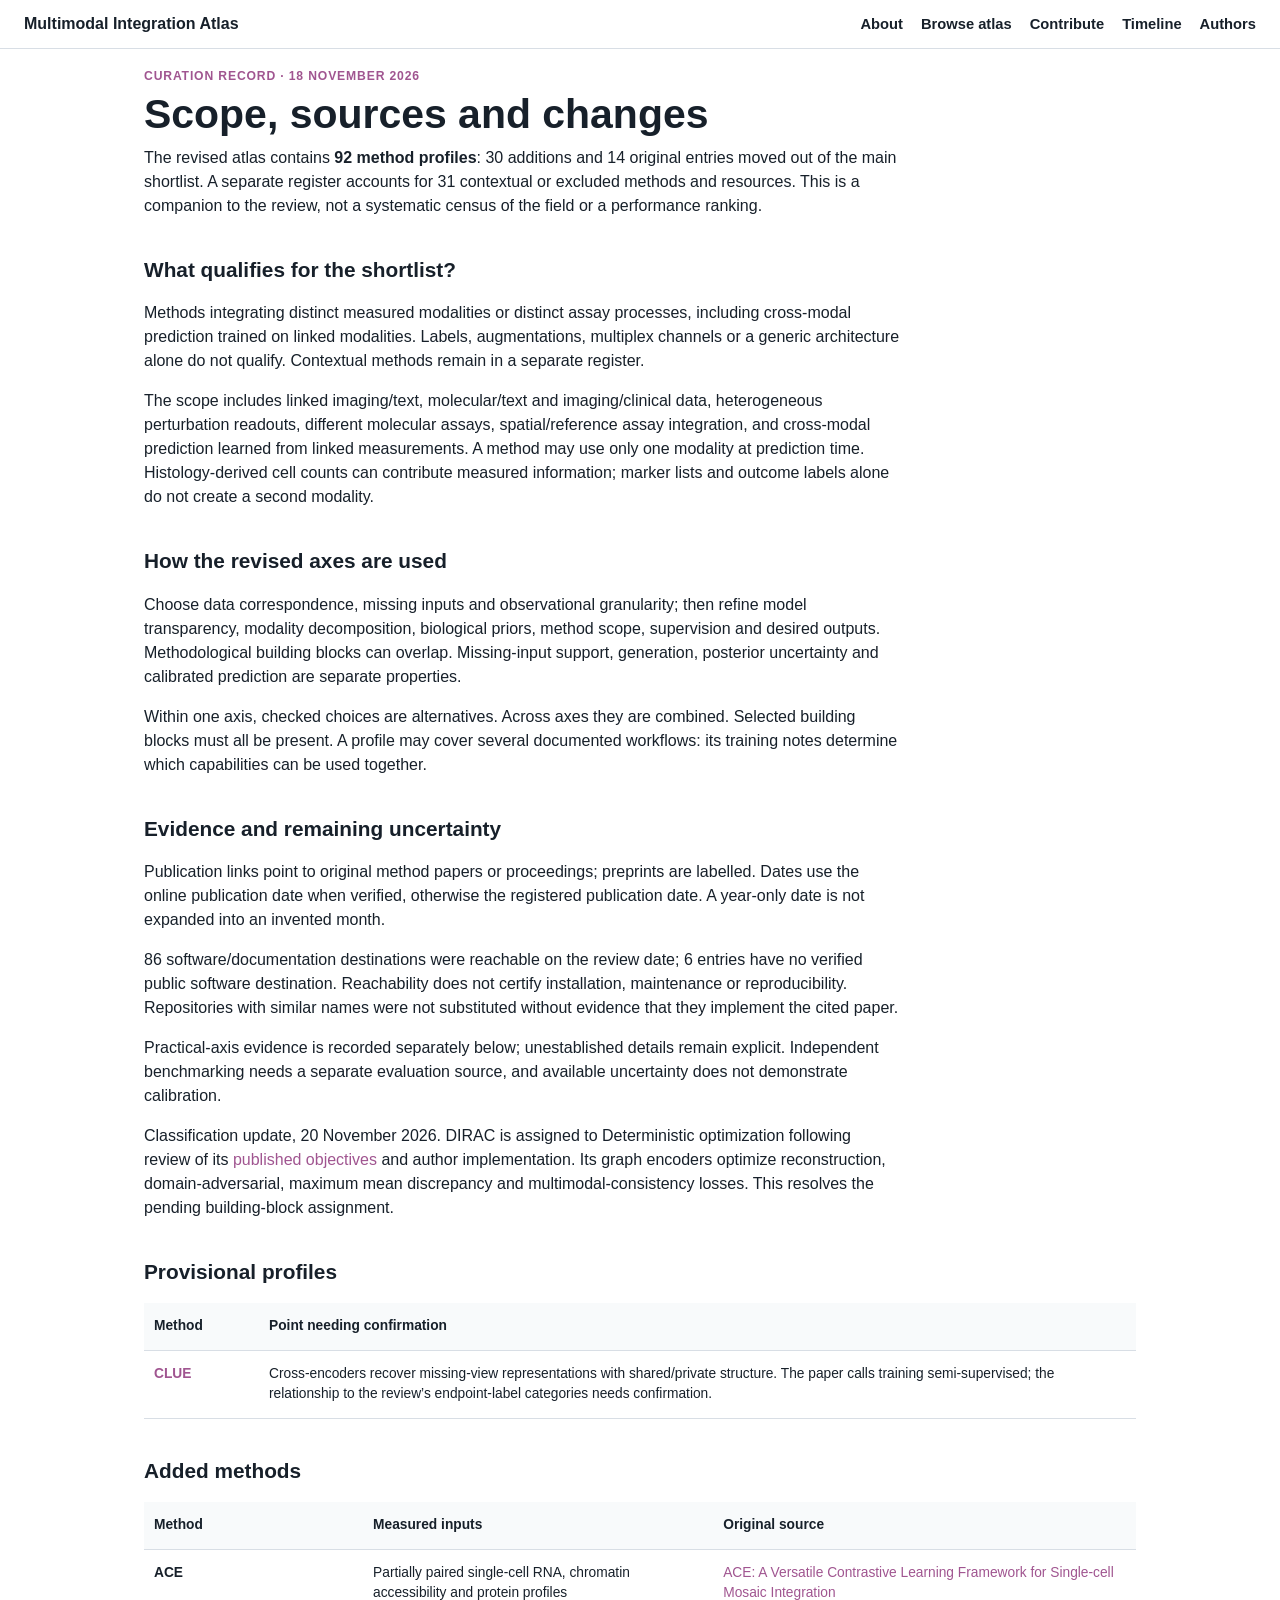
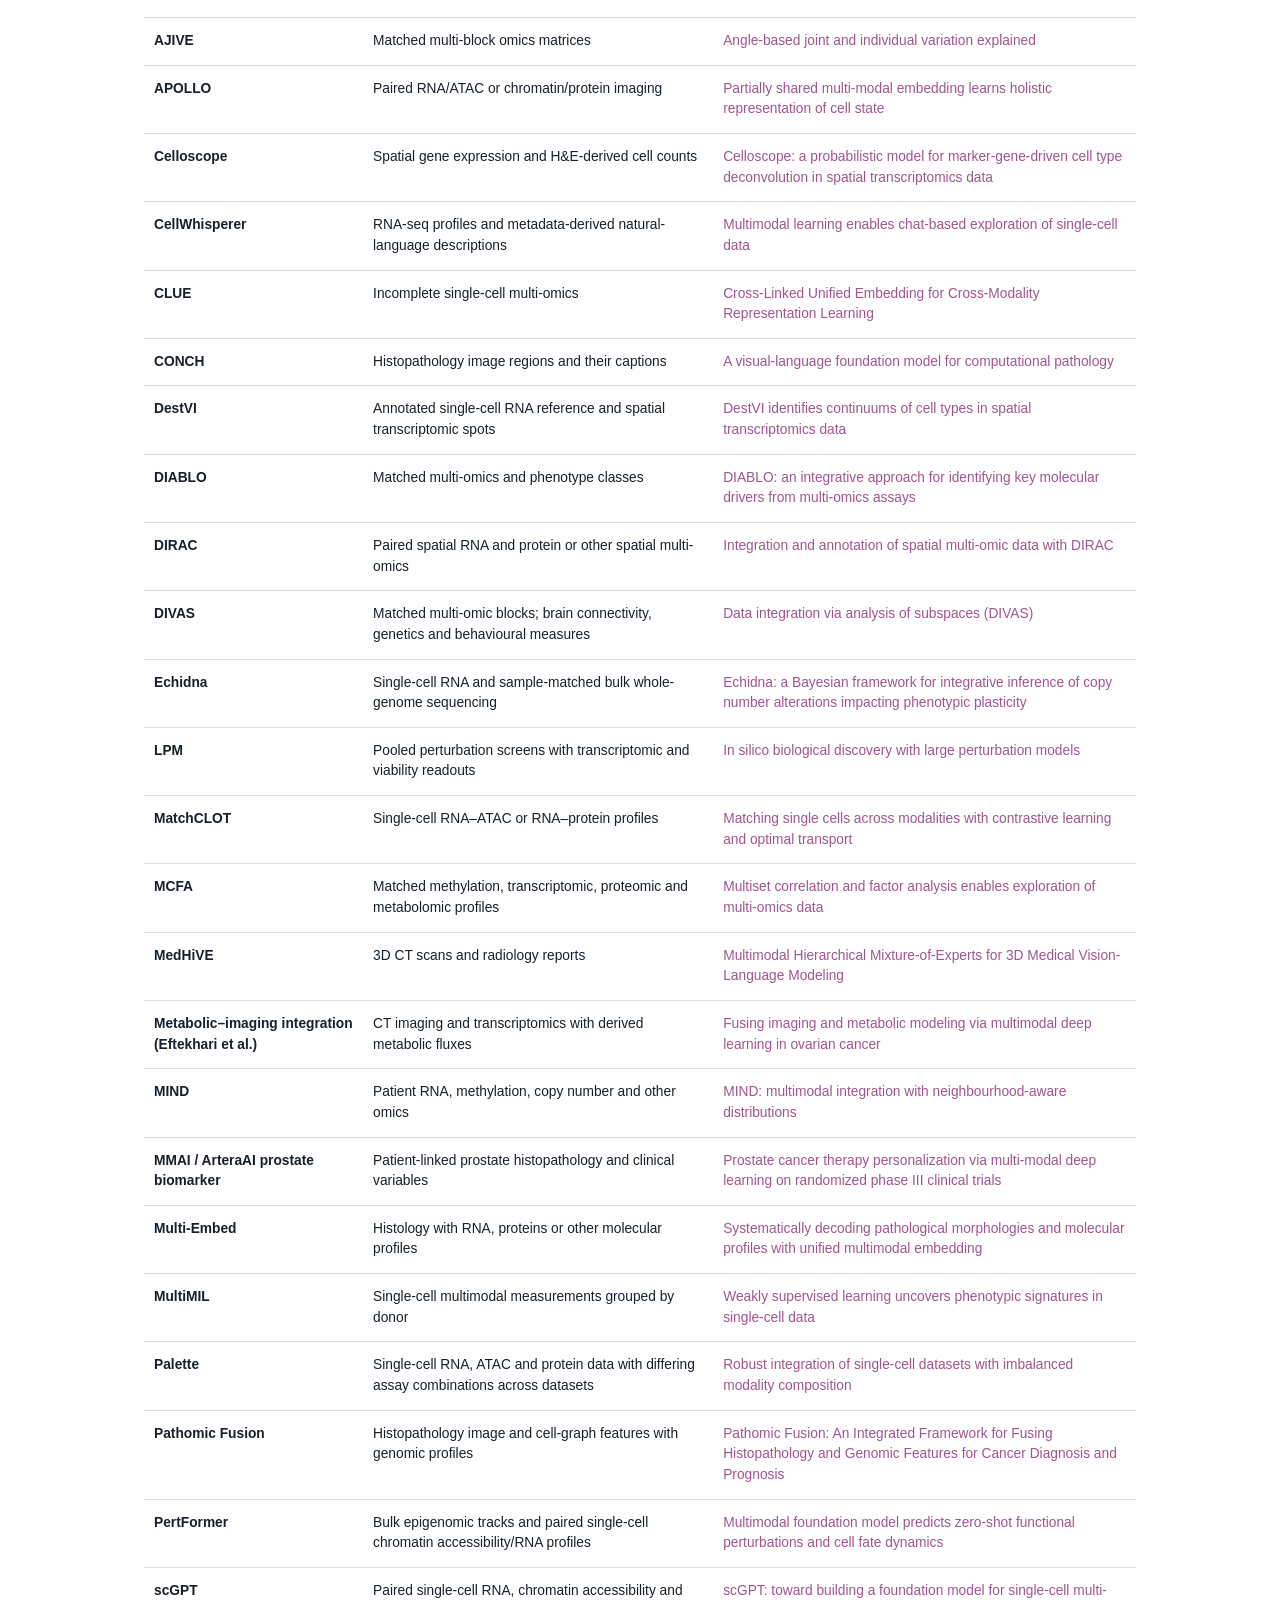
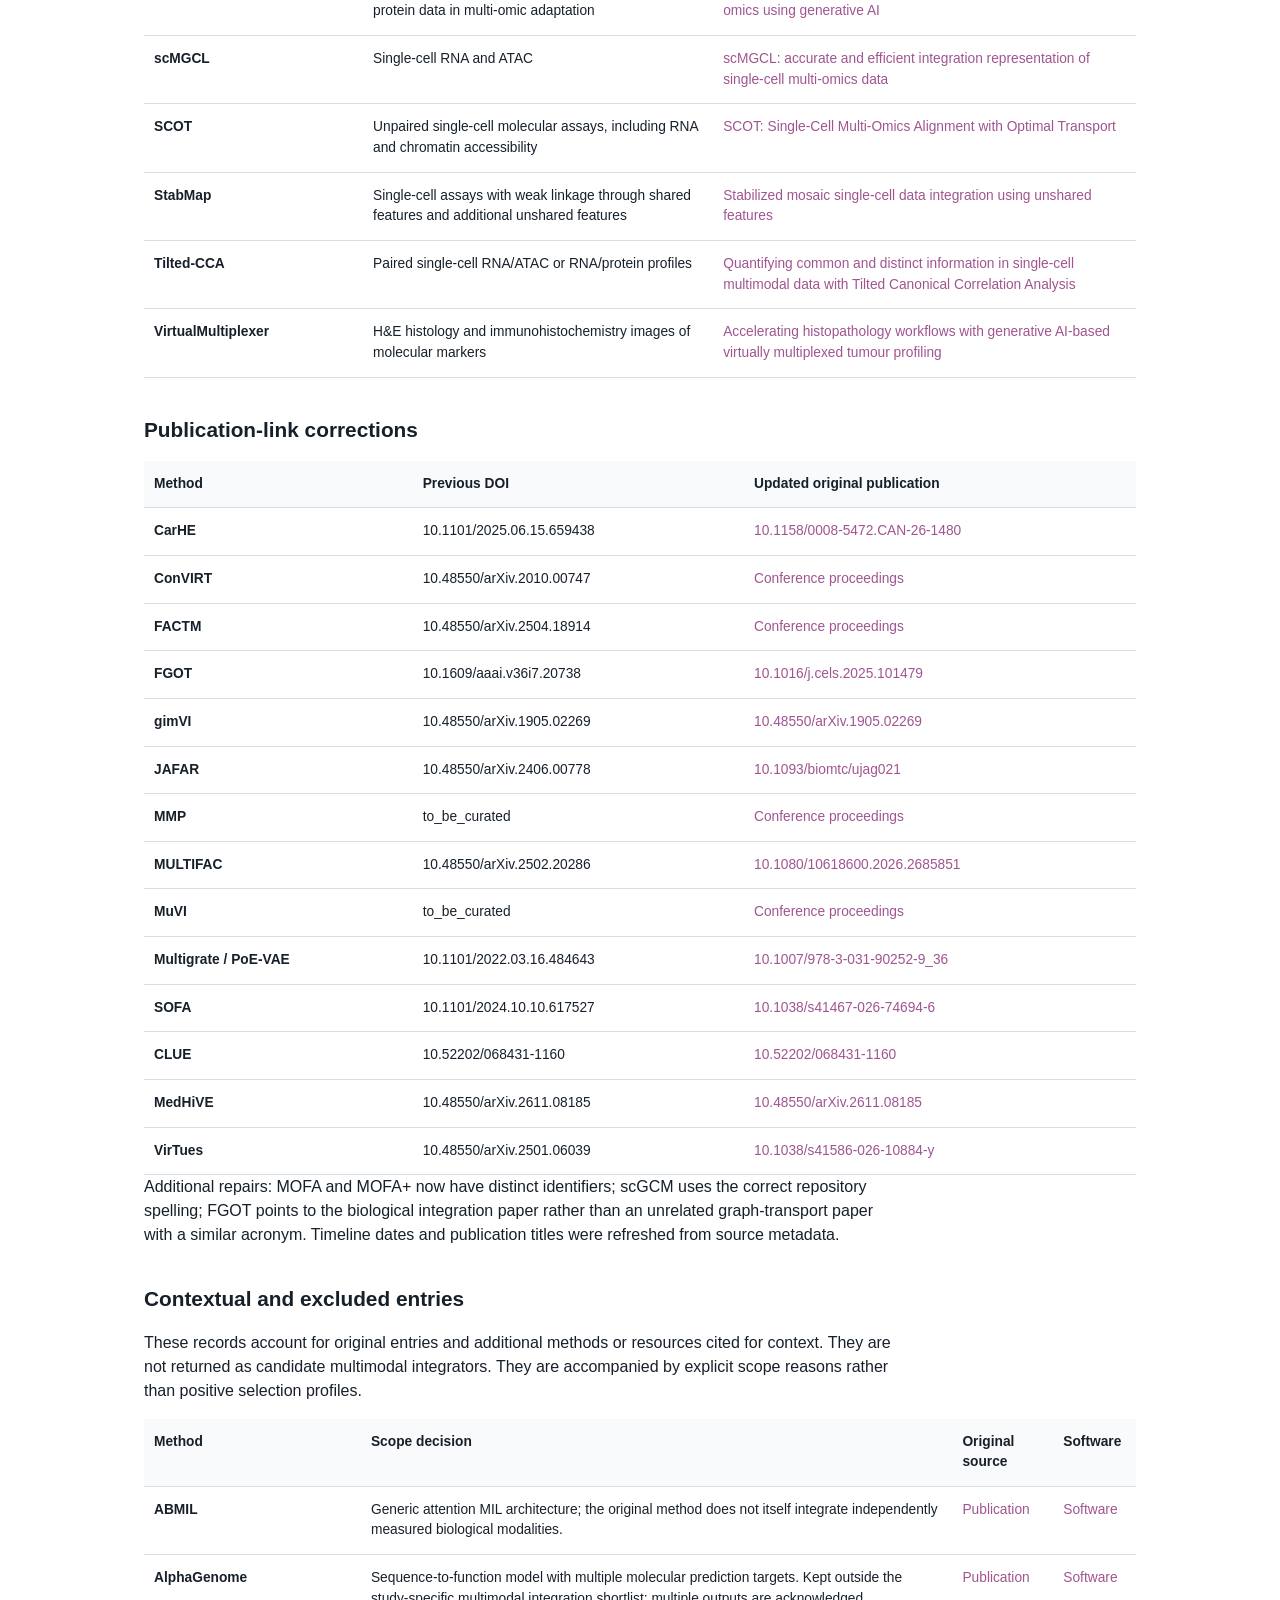
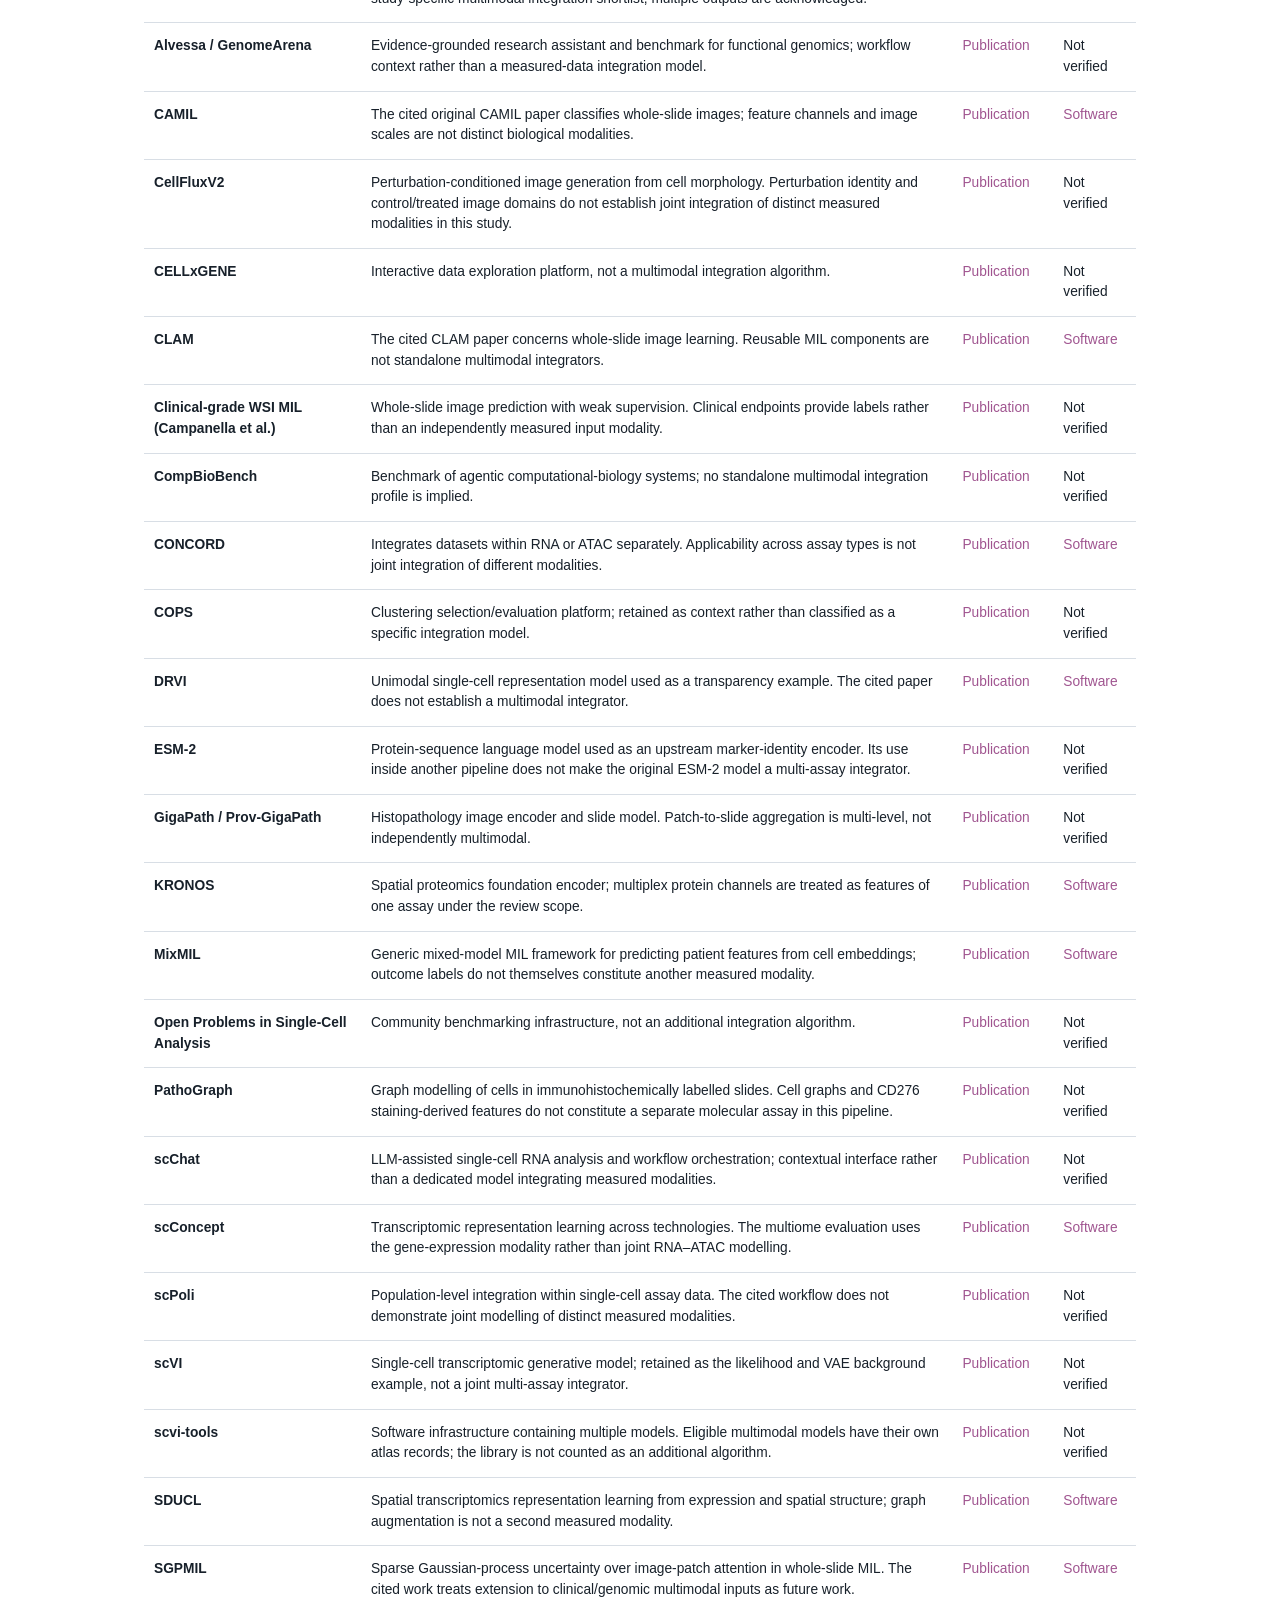
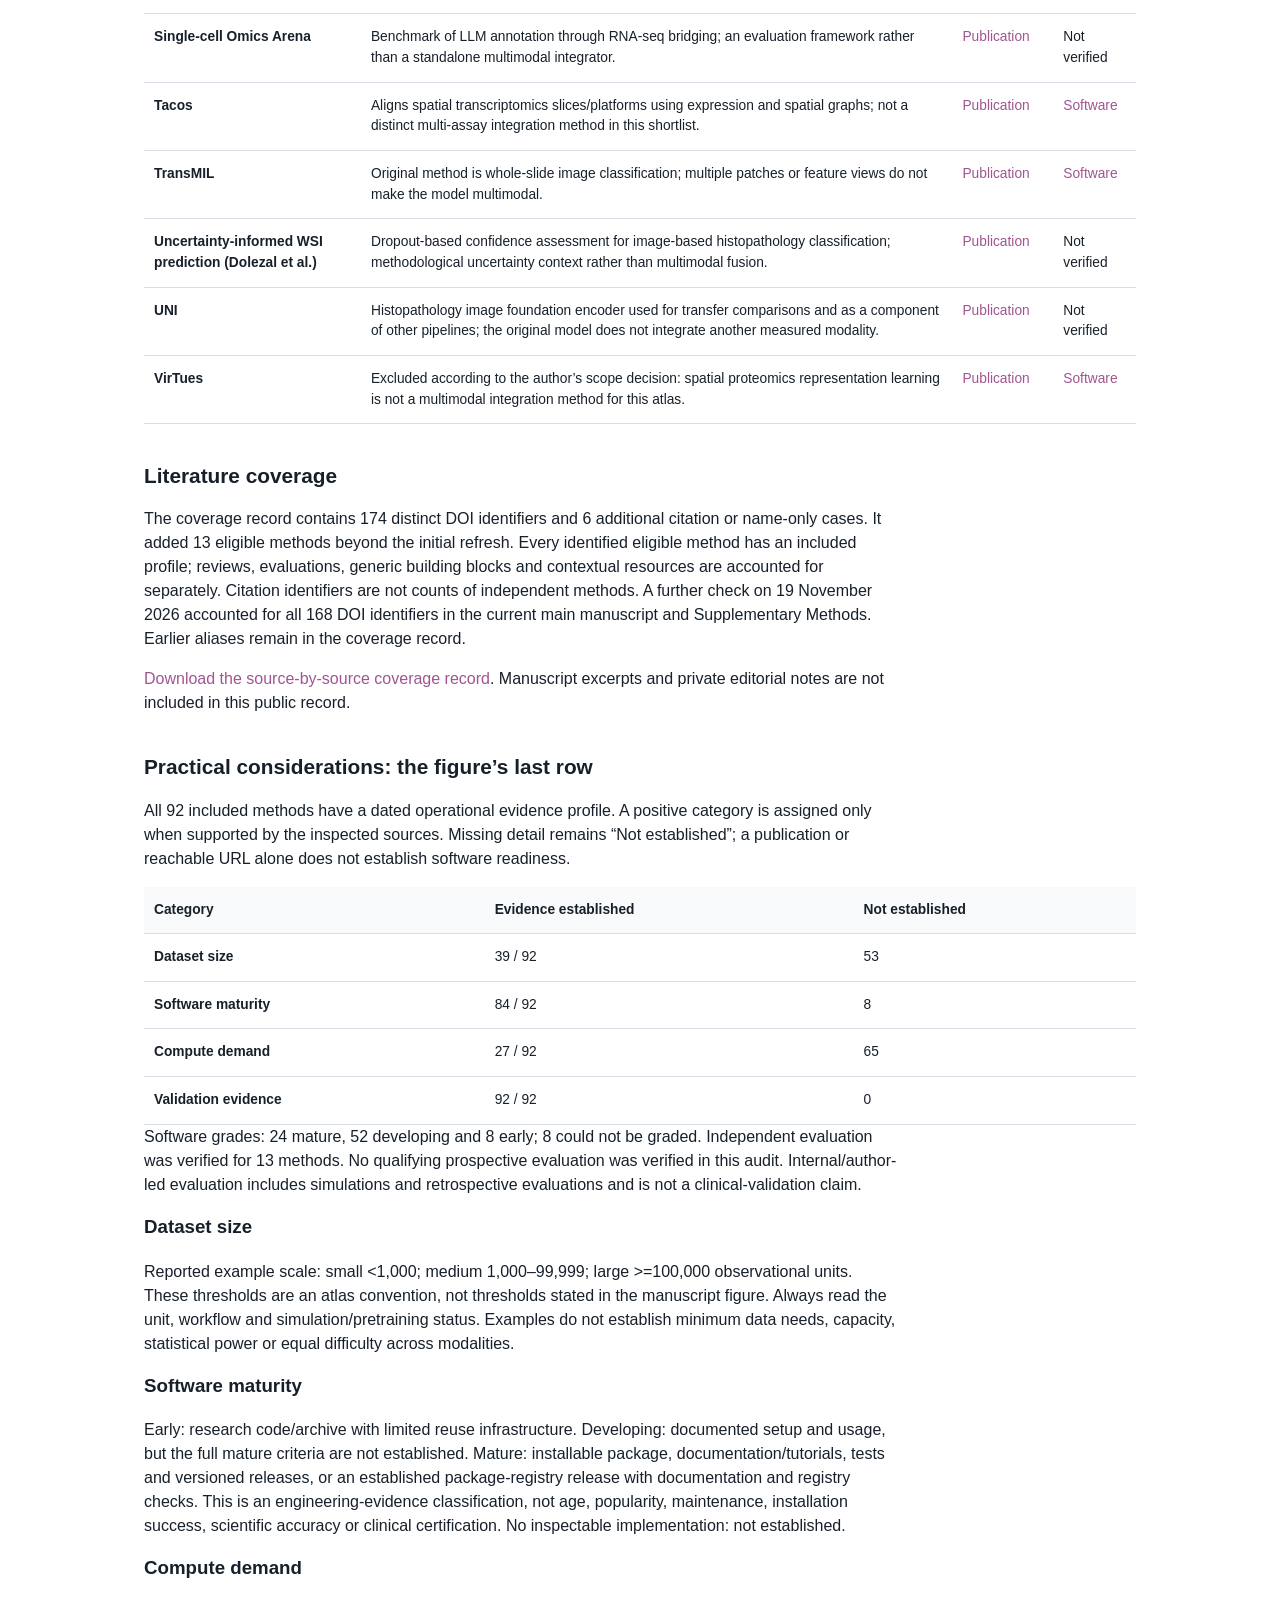
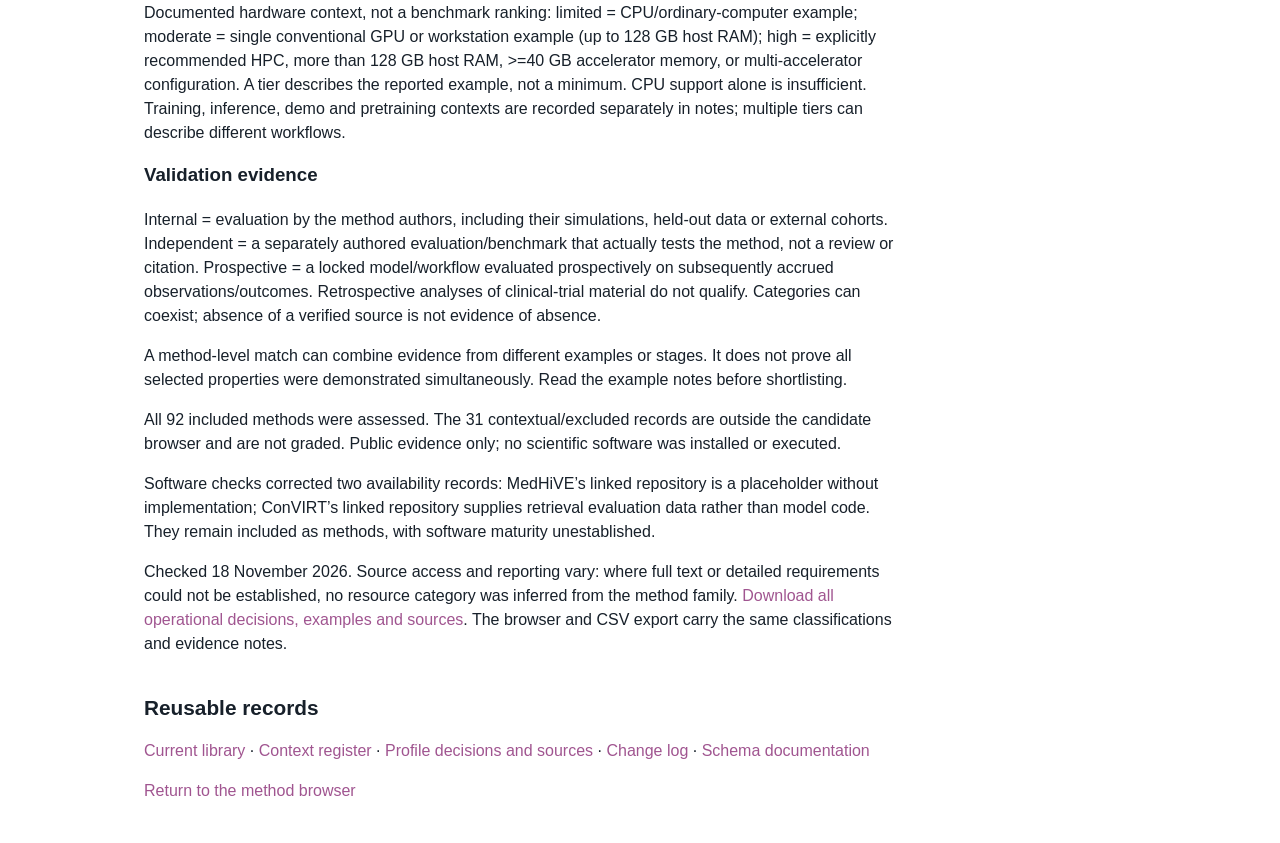
==== commit 212fadbe: "fix: classify DIRAC as deterministic" ====
--- a/curation.html
+++ b/curation.html
@@ -24,4 +24,4 @@
 <h2>Evidence and remaining uncertainty</h2><p>Publication links point to original method papers or proceedings; preprints are labelled. Dates use the online publication date when verified, otherwise the registered publication date. A year-only date is not expanded into an invented month.</p>
 <p>86 software/documentation destinations were reachable on the review date; 6 entries have no verified public software destination. Reachability does not certify installation, maintenance or reproducibility. Repositories with similar names were not substituted without evidence that they implement the cited paper.</p>
 <p>Practical-axis evidence is recorded separately below; unestablished details remain explicit. Independent benchmarking needs a separate evaluation source, and available uncertainty does not demonstrate calibration.</p>
-<h2>Provisional profiles</h2><div class="table-scroll"><table class="curation-table"><thead><tr><th scope="col">Method</th><th scope="col">Point needing confirmation</th></tr></thead><tbody><tr><td><a href="https://papers.neurips.cc/paper_files/paper/2022/hash/662b1774ba8845fc1fa3d1fc0177ceeb-Abstract-Conference.html" target="_blank" rel="noopener noreferrer">CLUE</a></td><td>Cross-encoders recover missing-view representations with shared/private structure. The paper calls training semi-supervised; the relationship to the review’s endpoint-label categories needs confirmation.</td></tr><tr><td><a href="https://doi.org/10.1038/s41592-026-03282-9" target="_blank" rel="noopener noreferrer">DIRAC</a></td><td>Paired within-unit multimodal integration and annotation transfer are distinct workflows. Horizontal integration of the same modality is not evidence of unpaired cross-modality support.</td></tr></tbody></table></div><h2>Added methods</h2><div class="table-scroll"><table class="curation-table"><thead><tr><th scope="col">Method</th><th scope="col">Measured inputs</th><th scope="col">Original source</th></tr></thead><tbody><tr><td>ACE</td><td>Partially paired single-cell RNA, chromatin accessibility and protein profiles</td><td><a href="https://doi.org/10.1093/gpbjnl/qzaf062" target="_blank" rel="noopener noreferrer">ACE: A Versatile Contrastive Learning Framework for Single-cell Mosaic Integration</a></td></tr><tr><td>AJIVE</td><td>Matched multi-block omics matrices</td><td><a href="https://doi.org/10.1016/j.jmva.2018.03.008" target="_blank" rel="noopener noreferrer">Angle-based joint and individual variation explained</a></td></tr><tr><td>APOLLO</td><td>Paired RNA/ATAC or chromatin/protein imaging</td><td><a href="https://doi.org/10.1038/s43588-025-00948-w" target="_blank" rel="noopener noreferrer">Partially shared multi-modal embedding learns holistic representation of cell state</a></td></tr><tr><td>Celloscope</td><td>Spatial gene expression and H&amp;E-derived cell counts</td><td><a href="https://doi.org/10.1186/s13059-023-02951-8" target="_blank" rel="noopener noreferrer">Celloscope: a probabilistic model for marker-gene-driven cell type deconvolution in spatial transcriptomics data</a></td></tr><tr><td>CellWhisperer</td><td>RNA-seq profiles and metadata-derived natural-language descriptions</td><td><a href="https://doi.org/10.1038/s41587-025-02857-9" target="_blank" rel="noopener noreferrer">Multimodal learning enables chat-based exploration of single-cell data</a></td></tr><tr><td>CLUE</td><td>Incomplete single-cell multi-omics</td><td><a href="https://papers.neurips.cc/paper_files/paper/2022/hash/662b1774ba8845fc1fa3d1fc0177ceeb-Abstract-Conference.html" target="_blank" rel="noopener noreferrer">Cross-Linked Unified Embedding for Cross-Modality Representation Learning</a></td></tr><tr><td>CONCH</td><td>Histopathology image regions and their captions</td><td><a href="https://doi.org/10.1038/s41591-024-02856-4" target="_blank" rel="noopener noreferrer">A visual-language foundation model for computational pathology</a></td></tr><tr><td>DestVI</td><td>Annotated single-cell RNA reference and spatial transcriptomic spots</td><td><a href="https://doi.org/10.1038/s41587-022-01272-8" target="_blank" rel="noopener noreferrer">DestVI identifies continuums of cell types in spatial transcriptomics data</a></td></tr><tr><td>DIABLO</td><td>Matched multi-omics and phenotype classes</td><td><a href="https://doi.org/10.1093/bioinformatics/bty1054" target="_blank" rel="noopener noreferrer">DIABLO: an integrative approach for identifying key molecular drivers from multi-omics assays</a></td></tr><tr><td>DIRAC</td><td>Paired spatial RNA and protein or other spatial multi-omics</td><td><a href="https://doi.org/10.1038/s41592-026-03282-9" target="_blank" rel="noopener noreferrer">Integration and annotation of spatial multi-omic data with DIRAC</a></td></tr><tr><td>DIVAS</td><td>Matched multi-omic blocks; brain connectivity, genetics and behavioural measures</td><td><a href="https://doi.org/10.1007/s11749-024-00923-z" target="_blank" rel="noopener noreferrer">Data integration via analysis of subspaces (DIVAS)</a></td></tr><tr><td>Echidna</td><td>Single-cell RNA and sample-matched bulk whole-genome sequencing</td><td><a href="https://doi.org/10.1038/s41592-026-03279-4" target="_blank" rel="noopener noreferrer">Echidna: a Bayesian framework for integrative inference of copy number alterations impacting phenotypic plasticity</a></td></tr><tr><td>LPM</td><td>Pooled perturbation screens with transcriptomic and viability readouts</td><td><a href="https://doi.org/10.1038/s43588-025-00870-1" target="_blank" rel="noopener noreferrer">In silico biological discovery with large perturbation models</a></td></tr><tr><td>MatchCLOT</td><td>Single-cell RNA–ATAC or RNA–protein profiles</td><td><a href="https://doi.org/10.1093/bib/bbad130" target="_blank" rel="noopener noreferrer">Matching single cells across modalities with contrastive learning and optimal transport</a></td></tr><tr><td>MCFA</td><td>Matched methylation, transcriptomic, proteomic and metabolomic profiles</td><td><a href="https://doi.org/10.1016/j.xgen.2023.100359" target="_blank" rel="noopener noreferrer">Multiset correlation and factor analysis enables exploration of multi-omics data</a></td></tr><tr><td>MedHiVE</td><td>3D CT scans and radiology reports</td><td><a href="https://arxiv.org/abs/2611.08185" target="_blank" rel="noopener noreferrer">Multimodal Hierarchical Mixture-of-Experts for 3D Medical Vision-Language Modeling</a></td></tr><tr><td>Metabolic–imaging integration (Eftekhari et al.)</td><td>CT imaging and transcriptomics with derived metabolic fluxes</td><td><a href="https://doi.org/10.1016/j.cels.2026.101594" target="_blank" rel="noopener noreferrer">Fusing imaging and metabolic modeling via multimodal deep learning in ovarian cancer</a></td></tr><tr><td>MIND</td><td>Patient RNA, methylation, copy number and other omics</td><td><a href="https://doi.org/10.1038/s41467-026-74413-1" target="_blank" rel="noopener noreferrer">MIND: multimodal integration with neighbourhood-aware distributions</a></td></tr><tr><td>MMAI / ArteraAI prostate biomarker</td><td>Patient-linked prostate histopathology and clinical variables</td><td><a href="https://doi.org/10.1038/s41746-022-00613-w" target="_blank" rel="noopener noreferrer">Prostate cancer therapy personalization via multi-modal deep learning on randomized phase III clinical trials</a></td></tr><tr><td>Multi-Embed</td><td>Histology with RNA, proteins or other molecular profiles</td><td><a href="https://doi.org/10.1038/s41592-026-03070-5" target="_blank" rel="noopener noreferrer">Systematically decoding pathological morphologies and molecular profiles with unified multimodal embedding</a></td></tr><tr><td>MultiMIL</td><td>Single-cell multimodal measurements grouped by donor</td><td><a href="https://doi.org/10.1101/2024.07.29.605625" target="_blank" rel="noopener noreferrer">Weakly supervised learning uncovers phenotypic signatures in single-cell data</a></td></tr><tr><td>Palette</td><td>Single-cell RNA, ATAC and protein data with differing assay combinations across datasets</td><td><a href="https://doi.org/10.1038/s41467-026-72933-4" target="_blank" rel="noopener noreferrer">Robust integration of single-cell datasets with imbalanced modality composition</a></td></tr><tr><td>Pathomic Fusion</td><td>Histopathology image and cell-graph features with genomic profiles</td><td><a href="https://doi.org/10.1109/TMI.2020.3021387" target="_blank" rel="noopener noreferrer">Pathomic Fusion: An Integrated Framework for Fusing Histopathology and Genomic Features for Cancer Diagnosis and Prognosis</a></td></tr><tr><td>PertFormer</td><td>Bulk epigenomic tracks and paired single-cell chromatin accessibility/RNA profiles</td><td><a href="https://doi.org/10.1101/2024.12.19.629561" target="_blank" rel="noopener noreferrer">Multimodal foundation model predicts zero-shot functional perturbations and cell fate dynamics</a></td></tr><tr><td>scGPT</td><td>Paired single-cell RNA, chromatin accessibility and protein data in multi-omic adaptation</td><td><a href="https://doi.org/10.1038/s41592-024-02201-0" target="_blank" rel="noopener noreferrer">scGPT: toward building a foundation model for single-cell multi-omics using generative AI</a></td></tr><tr><td>scMGCL</td><td>Single-cell RNA and ATAC</td><td><a href="https://doi.org/10.1093/bioinformatics/btaf392" target="_blank" rel="noopener noreferrer">scMGCL: accurate and efficient integration representation of single-cell multi-omics data</a></td></tr><tr><td>SCOT</td><td>Unpaired single-cell molecular assays, including RNA and chromatin accessibility</td><td><a href="https://doi.org/10.1089/cmb.2021.0446" target="_blank" rel="noopener noreferrer">SCOT: Single-Cell Multi-Omics Alignment with Optimal Transport</a></td></tr><tr><td>StabMap</td><td>Single-cell assays with weak linkage through shared features and additional unshared features</td><td><a href="https://doi.org/10.1038/s41587-023-01766-z" target="_blank" rel="noopener noreferrer">Stabilized mosaic single-cell data integration using unshared features</a></td></tr><tr><td>Tilted-CCA</td><td>Paired single-cell RNA/ATAC or RNA/protein profiles</td><td><a href="https://doi.org/10.1073/pnas.2303647120" target="_blank" rel="noopener noreferrer">Quantifying common and distinct information in single-cell multimodal data with Tilted Canonical Correlation Analysis</a></td></tr><tr><td>VirtualMultiplexer</td><td>H&amp;E histology and immunohistochemistry images of molecular markers</td><td><a href="https://doi.org/10.1038/s42256-024-00889-5" target="_blank" rel="noopener noreferrer">Accelerating histopathology workflows with generative AI-based virtually multiplexed tumour profiling</a></td></tr></tbody></table></div><h2>Publication-link corrections</h2><div class="table-scroll"><table class="curation-table"><thead><tr><th scope="col">Method</th><th scope="col">Previous DOI</th><th scope="col">Updated original publication</th></tr></thead><tbody><tr><td>CarHE</td><td>10.1101/2025.06.15.659438</td><td><a href="https://doi.org/10.1158/0008-5472.CAN-26-1480" target="_blank" rel="noopener noreferrer">10.1158/0008-5472.CAN-26-1480</a></td></tr><tr><td>ConVIRT</td><td>10.48550/arXiv.2010.00747</td><td><a href="https://proceedings.mlr.press/v182/zhang22a.html" target="_blank" rel="noopener noreferrer">Conference proceedings</a></td></tr><tr><td>FACTM</td><td>10.48550/arXiv.2504.18914</td><td><a href="https://proceedings.mlr.press/v258/lazecka25a.html" target="_blank" rel="noopener noreferrer">Conference proceedings</a></td></tr><tr><td>FGOT</td><td>10.1609/aaai.v36i7.20738</td><td><a href="https://doi.org/10.1016/j.cels.2025.101479" target="_blank" rel="noopener noreferrer">10.1016/j.cels.2025.101479</a></td></tr><tr><td>gimVI</td><td>10.48550/arXiv.1905.02269</td><td><a href="https://arxiv.org/abs/1905.02269" target="_blank" rel="noopener noreferrer">10.48550/arXiv.1905.02269</a></td></tr><tr><td>JAFAR</td><td>10.48550/arXiv.2406.00778</td><td><a href="https://doi.org/10.1093/biomtc/ujag021" target="_blank" rel="noopener noreferrer">10.1093/biomtc/ujag021</a></td></tr><tr><td>MMP</td><td>to_be_curated</td><td><a href="https://proceedings.mlr.press/v235/song24b.html" target="_blank" rel="noopener noreferrer">Conference proceedings</a></td></tr><tr><td>MULTIFAC</td><td>10.48550/arXiv.2502.20286</td><td><a href="https://doi.org/10.1080/10618600.2026.2685851" target="_blank" rel="noopener noreferrer">10.1080/10618600.2026.2685851</a></td></tr><tr><td>MuVI</td><td>to_be_curated</td><td><a href="https://proceedings.mlr.press/v206/qoku23a.html" target="_blank" rel="noopener noreferrer">Conference proceedings</a></td></tr><tr><td>Multigrate / PoE-VAE</td><td>10.1101/2022.03.16.484643</td><td><a href="https://doi.org/10.1007/978-3-031-90252-9_36" target="_blank" rel="noopener noreferrer">10.1007/978-3-031-90252-9_36</a></td></tr><tr><td>SOFA</td><td>10.1101/2024.10.10.617527</td><td><a href="https://doi.org/10.1038/s41467-026-74694-6" target="_blank" rel="noopener noreferrer">10.1038/s41467-026-74694-6</a></td></tr><tr><td>CLUE</td><td>10.52202/068431-1160</td><td><a href="https://papers.neurips.cc/paper_files/paper/2022/hash/662b1774ba8845fc1fa3d1fc0177ceeb-Abstract-Conference.html" target="_blank" rel="noopener noreferrer">10.52202/068431-1160</a></td></tr><tr><td>MedHiVE</td><td>10.48550/arXiv.2611.08185</td><td><a href="https://arxiv.org/abs/2611.08185" target="_blank" rel="noopener noreferrer">10.48550/arXiv.2611.08185</a></td></tr><tr><td>VirTues</td><td>10.48550/arXiv.2501.06039</td><td><a href="https://doi.org/10.1038/s41586-026-10884-y" target="_blank" rel="noopener noreferrer">10.1038/s41586-026-10884-y</a></td></tr></tbody></table></div><p>Additional repairs: MOFA and MOFA+ now have distinct identifiers; scGCM uses the correct repository spelling; FGOT points to the biological integration paper rather than an unrelated graph-transport paper with a similar acronym. Timeline dates and publication titles were refreshed from source metadata.</p><h2>Contextual and excluded entries</h2><p>These records account for original entries and additional methods or resources cited for context. They are not returned as candidate multimodal integrators. They are accompanied by explicit scope reasons rather than positive selection profiles.</p><div class="table-scroll"><table class="curation-table"><thead><tr><th scope="col">Method</th><th scope="col">Scope decision</th><th scope="col">Original source</th><th scope="col">Software</th></tr></thead><tbody><tr><td>ABMIL</td><td>Generic attention MIL architecture; the original method does not itself integrate independently measured biological modalities.</td><td><a href="https://doi.org/10.48550/arXiv.1802.04712" target="_blank" rel="noopener noreferrer">Publication</a></td><td><a href="https://github.com/AMLab-Amsterdam/AttentionDeepMIL" target="_blank" rel="noopener noreferrer">Software</a></td></tr><tr><td>AlphaGenome</td><td>Sequence-to-function model with multiple molecular prediction targets. Kept outside the study-specific multimodal integration shortlist; multiple outputs are acknowledged.</td><td><a href="https://doi.org/10.1038/s41586-025-10014-0" target="_blank" rel="noopener noreferrer">Publication</a></td><td><a href="https://github.com/google-deepmind/alphagenome_research" target="_blank" rel="noopener noreferrer">Software</a></td></tr><tr><td>Alvessa / GenomeArena</td><td>Evidence-grounded research assistant and benchmark for functional genomics; workflow context rather than a measured-data integration model.</td><td><a href="https://doi.org/10.64898/2025.12.30.697073" target="_blank" rel="noopener noreferrer">Publication</a></td><td>Not verified</td></tr><tr><td>CAMIL</td><td>The cited original CAMIL paper classifies whole-slide images; feature channels and image scales are not distinct biological modalities.</td><td><a href="https://doi.org/10.1093/bioinformatics/btaf024" target="_blank" rel="noopener noreferrer">Publication</a></td><td><a href="https://github.com/maojy0914/CAMIL" target="_blank" rel="noopener noreferrer">Software</a></td></tr><tr><td>CellFluxV2</td><td>Perturbation-conditioned image generation from cell morphology. Perturbation identity and control/treated image domains do not establish joint integration of distinct measured modalities in this study.</td><td><a href="https://doi.org/10.64898/2026.01.19.696785" target="_blank" rel="noopener noreferrer">Publication</a></td><td>Not verified</td></tr><tr><td>CELLxGENE</td><td>Interactive data exploration platform, not a multimodal integration algorithm.</td><td><a href="https://doi.org/10.1101/2021.04.05.438318" target="_blank" rel="noopener noreferrer">Publication</a></td><td>Not verified</td></tr><tr><td>CLAM</td><td>The cited CLAM paper concerns whole-slide image learning. Reusable MIL components are not standalone multimodal integrators.</td><td><a href="https://doi.org/10.1038/s41551-020-00682-w" target="_blank" rel="noopener noreferrer">Publication</a></td><td><a href="https://github.com/mahmoodlab/CLAM" target="_blank" rel="noopener noreferrer">Software</a></td></tr><tr><td>Clinical-grade WSI MIL (Campanella et al.)</td><td>Whole-slide image prediction with weak supervision. Clinical endpoints provide labels rather than an independently measured input modality.</td><td><a href="https://doi.org/10.1038/s41591-019-0508-1" target="_blank" rel="noopener noreferrer">Publication</a></td><td>Not verified</td></tr><tr><td>CompBioBench</td><td>Benchmark of agentic computational-biology systems; no standalone multimodal integration profile is implied.</td><td><a href="https://doi.org/10.64898/2026.04.06.716850" target="_blank" rel="noopener noreferrer">Publication</a></td><td>Not verified</td></tr><tr><td>CONCORD</td><td>Integrates datasets within RNA or ATAC separately. Applicability across assay types is not joint integration of different modalities.</td><td><a href="https://doi.org/10.1038/s41587-025-02950-z" target="_blank" rel="noopener noreferrer">Publication</a></td><td><a href="https://github.com/Gartner-Lab/Concord" target="_blank" rel="noopener noreferrer">Software</a></td></tr><tr><td>COPS</td><td>Clustering selection/evaluation platform; retained as context rather than classified as a specific integration model.</td><td><a href="https://doi.org/10.1371/journal.pcbi.1012275" target="_blank" rel="noopener noreferrer">Publication</a></td><td>Not verified</td></tr><tr><td>DRVI</td><td>Unimodal single-cell representation model used as a transparency example. The cited paper does not establish a multimodal integrator.</td><td><a href="https://doi.org/10.1101/2024.11.06.622266" target="_blank" rel="noopener noreferrer">Publication</a></td><td><a href="https://github.com/theislab/DRVI" target="_blank" rel="noopener noreferrer">Software</a></td></tr><tr><td>ESM-2</td><td>Protein-sequence language model used as an upstream marker-identity encoder. Its use inside another pipeline does not make the original ESM-2 model a multi-assay integrator.</td><td><a href="https://doi.org/10.1126/science.ade2574" target="_blank" rel="noopener noreferrer">Publication</a></td><td>Not verified</td></tr><tr><td>GigaPath / Prov-GigaPath</td><td>Histopathology image encoder and slide model. Patch-to-slide aggregation is multi-level, not independently multimodal.</td><td><a href="https://doi.org/10.1038/s41586-024-07441-w" target="_blank" rel="noopener noreferrer">Publication</a></td><td>Not verified</td></tr><tr><td>KRONOS</td><td>Spatial proteomics foundation encoder; multiplex protein channels are treated as features of one assay under the review scope.</td><td><a href="https://doi.org/10.48550/arXiv.2506.03373" target="_blank" rel="noopener noreferrer">Publication</a></td><td><a href="https://github.com/mahmoodlab/KRONOS" target="_blank" rel="noopener noreferrer">Software</a></td></tr><tr><td>MixMIL</td><td>Generic mixed-model MIL framework for predicting patient features from cell embeddings; outcome labels do not themselves constitute another measured modality.</td><td><a href="https://proceedings.mlr.press/v238/engelmann24a/engelmann24a.pdf" target="_blank" rel="noopener noreferrer">Publication</a></td><td><a href="https://github.com/AIH-SGML/mixmil" target="_blank" rel="noopener noreferrer">Software</a></td></tr><tr><td>Open Problems in Single-Cell Analysis</td><td>Community benchmarking infrastructure, not an additional integration algorithm.</td><td><a href="https://doi.org/10.1038/s41587-025-02694-w" target="_blank" rel="noopener noreferrer">Publication</a></td><td>Not verified</td></tr><tr><td>PathoGraph</td><td>Graph modelling of cells in immunohistochemically labelled slides. Cell graphs and CD276 staining-derived features do not constitute a separate molecular assay in this pipeline.</td><td><a href="https://doi.org/10.3390/cancers16040750" target="_blank" rel="noopener noreferrer">Publication</a></td><td>Not verified</td></tr><tr><td>scChat</td><td>LLM-assisted single-cell RNA analysis and workflow orchestration; contextual interface rather than a dedicated model integrating measured modalities.</td><td><a href="https://doi.org/10.1002/aic.70285" target="_blank" rel="noopener noreferrer">Publication</a></td><td>Not verified</td></tr><tr><td>scConcept</td><td>Transcriptomic representation learning across technologies. The multiome evaluation uses the gene-expression modality rather than joint RNA–ATAC modelling.</td><td><a href="https://doi.org/10.1101/2025.10.14.682419" target="_blank" rel="noopener noreferrer">Publication</a></td><td><a href="https://github.com/theislab/scConcept" target="_blank" rel="noopener noreferrer">Software</a></td></tr><tr><td>scPoli</td><td>Population-level integration within single-cell assay data. The cited workflow does not demonstrate joint modelling of distinct measured modalities.</td><td><a href="https://doi.org/10.1038/s41592-023-02035-2" target="_blank" rel="noopener noreferrer">Publication</a></td><td>Not verified</td></tr><tr><td>scVI</td><td>Single-cell transcriptomic generative model; retained as the likelihood and VAE background example, not a joint multi-assay integrator.</td><td><a href="https://doi.org/10.1038/s41592-018-0229-2" target="_blank" rel="noopener noreferrer">Publication</a></td><td>Not verified</td></tr><tr><td>scvi-tools</td><td>Software infrastructure containing multiple models. Eligible multimodal models have their own atlas records; the library is not counted as an additional algorithm.</td><td><a href="https://doi.org/10.1038/s41587-021-01206-w" target="_blank" rel="noopener noreferrer">Publication</a></td><td>Not verified</td></tr><tr><td>SDUCL</td><td>Spatial transcriptomics representation learning from expression and spatial structure; graph augmentation is not a second measured modality.</td><td><a href="https://doi.org/10.1093/bioinformatics/btae663" target="_blank" rel="noopener noreferrer">Publication</a></td><td><a href="https://github.com/WeiMin-Li-visual/SDUCL" target="_blank" rel="noopener noreferrer">Software</a></td></tr><tr><td>SGPMIL</td><td>Sparse Gaussian-process uncertainty over image-patch attention in whole-slide MIL. The cited work treats extension to clinical/genomic multimodal inputs as future work.</td><td><a href="https://doi.org/10.1109/WACV61042.2026.00057" target="_blank" rel="noopener noreferrer">Publication</a></td><td><a href="https://github.com/mandlos/SGPMIL" target="_blank" rel="noopener noreferrer">Software</a></td></tr><tr><td>Single-cell Omics Arena</td><td>Benchmark of LLM annotation through RNA-seq bridging; an evaluation framework rather than a standalone multimodal integrator.</td><td><a href="https://doi.org/10.1093/bib/bbaf622" target="_blank" rel="noopener noreferrer">Publication</a></td><td>Not verified</td></tr><tr><td>Tacos</td><td>Aligns spatial transcriptomics slices/platforms using expression and spatial graphs; not a distinct multi-assay integration method in this shortlist.</td><td><a href="https://doi.org/10.1371/journal.pcbi.1012948" target="_blank" rel="noopener noreferrer">Publication</a></td><td><a href="https://github.com/0617spec/tacos" target="_blank" rel="noopener noreferrer">Software</a></td></tr><tr><td>TransMIL</td><td>Original method is whole-slide image classification; multiple patches or feature views do not make the model multimodal.</td><td><a href="https://doi.org/10.48550/arXiv.2106.00908" target="_blank" rel="noopener noreferrer">Publication</a></td><td><a href="https://github.com/szc19990412/TransMIL" target="_blank" rel="noopener noreferrer">Software</a></td></tr><tr><td>Uncertainty-informed WSI prediction (Dolezal et al.)</td><td>Dropout-based confidence assessment for image-based histopathology classification; methodological uncertainty context rather than multimodal fusion.</td><td><a href="https://doi.org/10.1038/s41467-022-34025-x" target="_blank" rel="noopener noreferrer">Publication</a></td><td>Not verified</td></tr><tr><td>UNI</td><td>Histopathology image foundation encoder used for transfer comparisons and as a component of other pipelines; the original model does not integrate another measured modality.</td><td><a href="https://doi.org/10.1038/s41591-024-02857-3" target="_blank" rel="noopener noreferrer">Publication</a></td><td>Not verified</td></tr><tr><td>VirTues</td><td>Excluded according to the author’s scope decision: spatial proteomics representation learning is not a multimodal integration method for this atlas.</td><td><a href="https://doi.org/10.1038/s41586-026-10884-y" target="_blank" rel="noopener noreferrer">Publication</a></td><td><a href="https://github.com/bunnelab/virtues" target="_blank" rel="noopener noreferrer">Software</a></td></tr></tbody></table></div><h2>Literature coverage</h2><p>The coverage record contains 174 distinct DOI identifiers and 6 additional citation or name-only cases. It added 13 eligible methods beyond the initial refresh. Every identified eligible method has an included profile; reviews, evaluations, generic building blocks and contextual resources are accounted for separately. Citation identifiers are not counts of independent methods. A further check on 19 November 2026 accounted for all 168 DOI identifiers in the current main manuscript and Supplementary Methods. Earlier aliases remain in the coverage record.</p><p><a href="data/literature-coverage.json">Download the source-by-source coverage record</a>. Manuscript excerpts and private editorial notes are not included in this public record.</p><section id="practical"><h2>Practical considerations: the figure’s last row</h2><p>All 92 included methods have a dated operational evidence profile. A positive category is assigned only when supported by the inspected sources. Missing detail remains “Not established”; a publication or reachable URL alone does not establish software readiness.</p><div class="table-scroll"><table class="curation-table"><thead><tr><th>Category</th><th>Evidence established</th><th>Not established</th></tr></thead><tbody><tr><td>Dataset size</td><td>39 / 92</td><td>53</td></tr><tr><td>Software maturity</td><td>84 / 92</td><td>8</td></tr><tr><td>Compute demand</td><td>27 / 92</td><td>65</td></tr><tr><td>Validation evidence</td><td>92 / 92</td><td>0</td></tr></tbody></table></div><p>Software grades: 24 mature, 52 developing and 8 early; 8 could not be graded. Independent evaluation was verified for 13 methods. No qualifying prospective evaluation was verified in this audit. Internal/author-led evaluation includes simulations and retrospective evaluations and is not a clinical-validation claim.</p><h3>Dataset size</h3><p>Reported example scale: small &lt;1,000; medium 1,000–99,999; large &gt;=100,000 observational units. These thresholds are an atlas convention, not thresholds stated in the manuscript figure. Always read the unit, workflow and simulation/pretraining status. Examples do not establish minimum data needs, capacity, statistical power or equal difficulty across modalities.</p><h3>Software maturity</h3><p>Early: research code/archive with limited reuse infrastructure. Developing: documented setup and usage, but the full mature criteria are not established. Mature: installable package, documentation/tutorials, tests and versioned releases, or an established package-registry release with documentation and registry checks. This is an engineering-evidence classification, not age, popularity, maintenance, installation success, scientific accuracy or clinical certification. No inspectable implementation: not established.</p><h3>Compute demand</h3><p>Documented hardware context, not a benchmark ranking: limited = CPU/ordinary-computer example; moderate = single conventional GPU or workstation example (up to 128 GB host RAM); high = explicitly recommended HPC, more than 128 GB host RAM, &gt;=40 GB accelerator memory, or multi-accelerator configuration. A tier describes the reported example, not a minimum. CPU support alone is insufficient. Training, inference, demo and pretraining contexts are recorded separately in notes; multiple tiers can describe different workflows.</p><h3>Validation evidence</h3><p>Internal = evaluation by the method authors, including their simulations, held-out data or external cohorts. Independent = a separately authored evaluation/benchmark that actually tests the method, not a review or citation. Prospective = a locked model/workflow evaluated prospectively on subsequently accrued observations/outcomes. Retrospective analyses of clinical-trial material do not qualify. Categories can coexist; absence of a verified source is not evidence of absence.</p><p>A method-level match can combine evidence from different examples or stages. It does not prove all selected properties were demonstrated simultaneously. Read the example notes before shortlisting.</p><p>All 92 included methods were assessed. The 31 contextual/excluded records are outside the candidate browser and are not graded. Public evidence only; no scientific software was installed or executed.</p><p>Software checks corrected two availability records: MedHiVE’s linked repository is a placeholder without implementation; ConVIRT’s linked repository supplies retrieval evaluation data rather than model code. They remain included as methods, with software maturity unestablished.</p><p>Checked 18 November 2026. Source access and reporting vary: where full text or detailed requirements could not be established, no resource category was inferred from the method family. <a href="data/operational-evidence.json">Download all operational decisions, examples and sources</a>. The browser and CSV export carry the same classifications and evidence notes.</p></section><h2>Reusable records</h2><p><a href="data/integration_methods_library.csv">Current library</a> · <a href="data/contextual_methods.csv">Context register</a> · <a href="data/classification-audit.json">Profile decisions and sources</a> · <a href="data/refresh-audit.json">Change log</a> · <a href="docs/schema.md">Schema documentation</a></p><p><a href="index.html#atlas">Return to the method browser</a></p></main><script src="atlas-core.js?v=2.1.20261119.2"></script><script src="app.js?v=2.1.20261119.2"></script></body></html>
+<p>Classification update, 20 November 2026. DIRAC is assigned to Deterministic optimization following review of its <a href="https://www.nature.com/articles/s41592-026-03282-9.pdf" target="_blank" rel="noopener noreferrer">published objectives</a> and author implementation. Its graph encoders optimize reconstruction, domain-adversarial, maximum mean discrepancy and multimodal-consistency losses. This resolves the pending building-block assignment.</p><h2>Provisional profiles</h2><div class="table-scroll"><table class="curation-table"><thead><tr><th scope="col">Method</th><th scope="col">Point needing confirmation</th></tr></thead><tbody><tr><td><a href="https://papers.neurips.cc/paper_files/paper/2022/hash/662b1774ba8845fc1fa3d1fc0177ceeb-Abstract-Conference.html" target="_blank" rel="noopener noreferrer">CLUE</a></td><td>Cross-encoders recover missing-view representations with shared/private structure. The paper calls training semi-supervised; the relationship to the review’s endpoint-label categories needs confirmation.</td></tr></tbody></table></div><h2>Added methods</h2><div class="table-scroll"><table class="curation-table"><thead><tr><th scope="col">Method</th><th scope="col">Measured inputs</th><th scope="col">Original source</th></tr></thead><tbody><tr><td>ACE</td><td>Partially paired single-cell RNA, chromatin accessibility and protein profiles</td><td><a href="https://doi.org/10.1093/gpbjnl/qzaf062" target="_blank" rel="noopener noreferrer">ACE: A Versatile Contrastive Learning Framework for Single-cell Mosaic Integration</a></td></tr><tr><td>AJIVE</td><td>Matched multi-block omics matrices</td><td><a href="https://doi.org/10.1016/j.jmva.2018.03.008" target="_blank" rel="noopener noreferrer">Angle-based joint and individual variation explained</a></td></tr><tr><td>APOLLO</td><td>Paired RNA/ATAC or chromatin/protein imaging</td><td><a href="https://doi.org/10.1038/s43588-025-00948-w" target="_blank" rel="noopener noreferrer">Partially shared multi-modal embedding learns holistic representation of cell state</a></td></tr><tr><td>Celloscope</td><td>Spatial gene expression and H&amp;E-derived cell counts</td><td><a href="https://doi.org/10.1186/s13059-023-02951-8" target="_blank" rel="noopener noreferrer">Celloscope: a probabilistic model for marker-gene-driven cell type deconvolution in spatial transcriptomics data</a></td></tr><tr><td>CellWhisperer</td><td>RNA-seq profiles and metadata-derived natural-language descriptions</td><td><a href="https://doi.org/10.1038/s41587-025-02857-9" target="_blank" rel="noopener noreferrer">Multimodal learning enables chat-based exploration of single-cell data</a></td></tr><tr><td>CLUE</td><td>Incomplete single-cell multi-omics</td><td><a href="https://papers.neurips.cc/paper_files/paper/2022/hash/662b1774ba8845fc1fa3d1fc0177ceeb-Abstract-Conference.html" target="_blank" rel="noopener noreferrer">Cross-Linked Unified Embedding for Cross-Modality Representation Learning</a></td></tr><tr><td>CONCH</td><td>Histopathology image regions and their captions</td><td><a href="https://doi.org/10.1038/s41591-024-02856-4" target="_blank" rel="noopener noreferrer">A visual-language foundation model for computational pathology</a></td></tr><tr><td>DestVI</td><td>Annotated single-cell RNA reference and spatial transcriptomic spots</td><td><a href="https://doi.org/10.1038/s41587-022-01272-8" target="_blank" rel="noopener noreferrer">DestVI identifies continuums of cell types in spatial transcriptomics data</a></td></tr><tr><td>DIABLO</td><td>Matched multi-omics and phenotype classes</td><td><a href="https://doi.org/10.1093/bioinformatics/bty1054" target="_blank" rel="noopener noreferrer">DIABLO: an integrative approach for identifying key molecular drivers from multi-omics assays</a></td></tr><tr><td>DIRAC</td><td>Paired spatial RNA and protein or other spatial multi-omics</td><td><a href="https://doi.org/10.1038/s41592-026-03282-9" target="_blank" rel="noopener noreferrer">Integration and annotation of spatial multi-omic data with DIRAC</a></td></tr><tr><td>DIVAS</td><td>Matched multi-omic blocks; brain connectivity, genetics and behavioural measures</td><td><a href="https://doi.org/10.1007/s11749-024-00923-z" target="_blank" rel="noopener noreferrer">Data integration via analysis of subspaces (DIVAS)</a></td></tr><tr><td>Echidna</td><td>Single-cell RNA and sample-matched bulk whole-genome sequencing</td><td><a href="https://doi.org/10.1038/s41592-026-03279-4" target="_blank" rel="noopener noreferrer">Echidna: a Bayesian framework for integrative inference of copy number alterations impacting phenotypic plasticity</a></td></tr><tr><td>LPM</td><td>Pooled perturbation screens with transcriptomic and viability readouts</td><td><a href="https://doi.org/10.1038/s43588-025-00870-1" target="_blank" rel="noopener noreferrer">In silico biological discovery with large perturbation models</a></td></tr><tr><td>MatchCLOT</td><td>Single-cell RNA–ATAC or RNA–protein profiles</td><td><a href="https://doi.org/10.1093/bib/bbad130" target="_blank" rel="noopener noreferrer">Matching single cells across modalities with contrastive learning and optimal transport</a></td></tr><tr><td>MCFA</td><td>Matched methylation, transcriptomic, proteomic and metabolomic profiles</td><td><a href="https://doi.org/10.1016/j.xgen.2023.100359" target="_blank" rel="noopener noreferrer">Multiset correlation and factor analysis enables exploration of multi-omics data</a></td></tr><tr><td>MedHiVE</td><td>3D CT scans and radiology reports</td><td><a href="https://arxiv.org/abs/2611.08185" target="_blank" rel="noopener noreferrer">Multimodal Hierarchical Mixture-of-Experts for 3D Medical Vision-Language Modeling</a></td></tr><tr><td>Metabolic–imaging integration (Eftekhari et al.)</td><td>CT imaging and transcriptomics with derived metabolic fluxes</td><td><a href="https://doi.org/10.1016/j.cels.2026.101594" target="_blank" rel="noopener noreferrer">Fusing imaging and metabolic modeling via multimodal deep learning in ovarian cancer</a></td></tr><tr><td>MIND</td><td>Patient RNA, methylation, copy number and other omics</td><td><a href="https://doi.org/10.1038/s41467-026-74413-1" target="_blank" rel="noopener noreferrer">MIND: multimodal integration with neighbourhood-aware distributions</a></td></tr><tr><td>MMAI / ArteraAI prostate biomarker</td><td>Patient-linked prostate histopathology and clinical variables</td><td><a href="https://doi.org/10.1038/s41746-022-00613-w" target="_blank" rel="noopener noreferrer">Prostate cancer therapy personalization via multi-modal deep learning on randomized phase III clinical trials</a></td></tr><tr><td>Multi-Embed</td><td>Histology with RNA, proteins or other molecular profiles</td><td><a href="https://doi.org/10.1038/s41592-026-03070-5" target="_blank" rel="noopener noreferrer">Systematically decoding pathological morphologies and molecular profiles with unified multimodal embedding</a></td></tr><tr><td>MultiMIL</td><td>Single-cell multimodal measurements grouped by donor</td><td><a href="https://doi.org/10.1101/2024.07.29.605625" target="_blank" rel="noopener noreferrer">Weakly supervised learning uncovers phenotypic signatures in single-cell data</a></td></tr><tr><td>Palette</td><td>Single-cell RNA, ATAC and protein data with differing assay combinations across datasets</td><td><a href="https://doi.org/10.1038/s41467-026-72933-4" target="_blank" rel="noopener noreferrer">Robust integration of single-cell datasets with imbalanced modality composition</a></td></tr><tr><td>Pathomic Fusion</td><td>Histopathology image and cell-graph features with genomic profiles</td><td><a href="https://doi.org/10.1109/TMI.2020.3021387" target="_blank" rel="noopener noreferrer">Pathomic Fusion: An Integrated Framework for Fusing Histopathology and Genomic Features for Cancer Diagnosis and Prognosis</a></td></tr><tr><td>PertFormer</td><td>Bulk epigenomic tracks and paired single-cell chromatin accessibility/RNA profiles</td><td><a href="https://doi.org/10.1101/2024.12.19.629561" target="_blank" rel="noopener noreferrer">Multimodal foundation model predicts zero-shot functional perturbations and cell fate dynamics</a></td></tr><tr><td>scGPT</td><td>Paired single-cell RNA, chromatin accessibility and protein data in multi-omic adaptation</td><td><a href="https://doi.org/10.1038/s41592-024-02201-0" target="_blank" rel="noopener noreferrer">scGPT: toward building a foundation model for single-cell multi-omics using generative AI</a></td></tr><tr><td>scMGCL</td><td>Single-cell RNA and ATAC</td><td><a href="https://doi.org/10.1093/bioinformatics/btaf392" target="_blank" rel="noopener noreferrer">scMGCL: accurate and efficient integration representation of single-cell multi-omics data</a></td></tr><tr><td>SCOT</td><td>Unpaired single-cell molecular assays, including RNA and chromatin accessibility</td><td><a href="https://doi.org/10.1089/cmb.2021.0446" target="_blank" rel="noopener noreferrer">SCOT: Single-Cell Multi-Omics Alignment with Optimal Transport</a></td></tr><tr><td>StabMap</td><td>Single-cell assays with weak linkage through shared features and additional unshared features</td><td><a href="https://doi.org/10.1038/s41587-023-01766-z" target="_blank" rel="noopener noreferrer">Stabilized mosaic single-cell data integration using unshared features</a></td></tr><tr><td>Tilted-CCA</td><td>Paired single-cell RNA/ATAC or RNA/protein profiles</td><td><a href="https://doi.org/10.1073/pnas.2303647120" target="_blank" rel="noopener noreferrer">Quantifying common and distinct information in single-cell multimodal data with Tilted Canonical Correlation Analysis</a></td></tr><tr><td>VirtualMultiplexer</td><td>H&amp;E histology and immunohistochemistry images of molecular markers</td><td><a href="https://doi.org/10.1038/s42256-024-00889-5" target="_blank" rel="noopener noreferrer">Accelerating histopathology workflows with generative AI-based virtually multiplexed tumour profiling</a></td></tr></tbody></table></div><h2>Publication-link corrections</h2><div class="table-scroll"><table class="curation-table"><thead><tr><th scope="col">Method</th><th scope="col">Previous DOI</th><th scope="col">Updated original publication</th></tr></thead><tbody><tr><td>CarHE</td><td>10.1101/2025.06.15.659438</td><td><a href="https://doi.org/10.1158/0008-5472.CAN-26-1480" target="_blank" rel="noopener noreferrer">10.1158/0008-5472.CAN-26-1480</a></td></tr><tr><td>ConVIRT</td><td>10.48550/arXiv.2010.00747</td><td><a href="https://proceedings.mlr.press/v182/zhang22a.html" target="_blank" rel="noopener noreferrer">Conference proceedings</a></td></tr><tr><td>FACTM</td><td>10.48550/arXiv.2504.18914</td><td><a href="https://proceedings.mlr.press/v258/lazecka25a.html" target="_blank" rel="noopener noreferrer">Conference proceedings</a></td></tr><tr><td>FGOT</td><td>10.1609/aaai.v36i7.20738</td><td><a href="https://doi.org/10.1016/j.cels.2025.101479" target="_blank" rel="noopener noreferrer">10.1016/j.cels.2025.101479</a></td></tr><tr><td>gimVI</td><td>10.48550/arXiv.1905.02269</td><td><a href="https://arxiv.org/abs/1905.02269" target="_blank" rel="noopener noreferrer">10.48550/arXiv.1905.02269</a></td></tr><tr><td>JAFAR</td><td>10.48550/arXiv.2406.00778</td><td><a href="https://doi.org/10.1093/biomtc/ujag021" target="_blank" rel="noopener noreferrer">10.1093/biomtc/ujag021</a></td></tr><tr><td>MMP</td><td>to_be_curated</td><td><a href="https://proceedings.mlr.press/v235/song24b.html" target="_blank" rel="noopener noreferrer">Conference proceedings</a></td></tr><tr><td>MULTIFAC</td><td>10.48550/arXiv.2502.20286</td><td><a href="https://doi.org/10.1080/10618600.2026.2685851" target="_blank" rel="noopener noreferrer">10.1080/10618600.2026.2685851</a></td></tr><tr><td>MuVI</td><td>to_be_curated</td><td><a href="https://proceedings.mlr.press/v206/qoku23a.html" target="_blank" rel="noopener noreferrer">Conference proceedings</a></td></tr><tr><td>Multigrate / PoE-VAE</td><td>10.1101/2022.03.16.484643</td><td><a href="https://doi.org/10.1007/978-3-031-90252-9_36" target="_blank" rel="noopener noreferrer">10.1007/978-3-031-90252-9_36</a></td></tr><tr><td>SOFA</td><td>10.1101/2024.10.10.617527</td><td><a href="https://doi.org/10.1038/s41467-026-74694-6" target="_blank" rel="noopener noreferrer">10.1038/s41467-026-74694-6</a></td></tr><tr><td>CLUE</td><td>10.52202/068431-1160</td><td><a href="https://papers.neurips.cc/paper_files/paper/2022/hash/662b1774ba8845fc1fa3d1fc0177ceeb-Abstract-Conference.html" target="_blank" rel="noopener noreferrer">10.52202/068431-1160</a></td></tr><tr><td>MedHiVE</td><td>10.48550/arXiv.2611.08185</td><td><a href="https://arxiv.org/abs/2611.08185" target="_blank" rel="noopener noreferrer">10.48550/arXiv.2611.08185</a></td></tr><tr><td>VirTues</td><td>10.48550/arXiv.2501.06039</td><td><a href="https://doi.org/10.1038/s41586-026-10884-y" target="_blank" rel="noopener noreferrer">10.1038/s41586-026-10884-y</a></td></tr></tbody></table></div><p>Additional repairs: MOFA and MOFA+ now have distinct identifiers; scGCM uses the correct repository spelling; FGOT points to the biological integration paper rather than an unrelated graph-transport paper with a similar acronym. Timeline dates and publication titles were refreshed from source metadata.</p><h2>Contextual and excluded entries</h2><p>These records account for original entries and additional methods or resources cited for context. They are not returned as candidate multimodal integrators. They are accompanied by explicit scope reasons rather than positive selection profiles.</p><div class="table-scroll"><table class="curation-table"><thead><tr><th scope="col">Method</th><th scope="col">Scope decision</th><th scope="col">Original source</th><th scope="col">Software</th></tr></thead><tbody><tr><td>ABMIL</td><td>Generic attention MIL architecture; the original method does not itself integrate independently measured biological modalities.</td><td><a href="https://doi.org/10.48550/arXiv.1802.04712" target="_blank" rel="noopener noreferrer">Publication</a></td><td><a href="https://github.com/AMLab-Amsterdam/AttentionDeepMIL" target="_blank" rel="noopener noreferrer">Software</a></td></tr><tr><td>AlphaGenome</td><td>Sequence-to-function model with multiple molecular prediction targets. Kept outside the study-specific multimodal integration shortlist; multiple outputs are acknowledged.</td><td><a href="https://doi.org/10.1038/s41586-025-10014-0" target="_blank" rel="noopener noreferrer">Publication</a></td><td><a href="https://github.com/google-deepmind/alphagenome_research" target="_blank" rel="noopener noreferrer">Software</a></td></tr><tr><td>Alvessa / GenomeArena</td><td>Evidence-grounded research assistant and benchmark for functional genomics; workflow context rather than a measured-data integration model.</td><td><a href="https://doi.org/10.64898/2025.12.30.697073" target="_blank" rel="noopener noreferrer">Publication</a></td><td>Not verified</td></tr><tr><td>CAMIL</td><td>The cited original CAMIL paper classifies whole-slide images; feature channels and image scales are not distinct biological modalities.</td><td><a href="https://doi.org/10.1093/bioinformatics/btaf024" target="_blank" rel="noopener noreferrer">Publication</a></td><td><a href="https://github.com/maojy0914/CAMIL" target="_blank" rel="noopener noreferrer">Software</a></td></tr><tr><td>CellFluxV2</td><td>Perturbation-conditioned image generation from cell morphology. Perturbation identity and control/treated image domains do not establish joint integration of distinct measured modalities in this study.</td><td><a href="https://doi.org/10.64898/2026.01.19.696785" target="_blank" rel="noopener noreferrer">Publication</a></td><td>Not verified</td></tr><tr><td>CELLxGENE</td><td>Interactive data exploration platform, not a multimodal integration algorithm.</td><td><a href="https://doi.org/10.1101/2021.04.05.438318" target="_blank" rel="noopener noreferrer">Publication</a></td><td>Not verified</td></tr><tr><td>CLAM</td><td>The cited CLAM paper concerns whole-slide image learning. Reusable MIL components are not standalone multimodal integrators.</td><td><a href="https://doi.org/10.1038/s41551-020-00682-w" target="_blank" rel="noopener noreferrer">Publication</a></td><td><a href="https://github.com/mahmoodlab/CLAM" target="_blank" rel="noopener noreferrer">Software</a></td></tr><tr><td>Clinical-grade WSI MIL (Campanella et al.)</td><td>Whole-slide image prediction with weak supervision. Clinical endpoints provide labels rather than an independently measured input modality.</td><td><a href="https://doi.org/10.1038/s41591-019-0508-1" target="_blank" rel="noopener noreferrer">Publication</a></td><td>Not verified</td></tr><tr><td>CompBioBench</td><td>Benchmark of agentic computational-biology systems; no standalone multimodal integration profile is implied.</td><td><a href="https://doi.org/10.64898/2026.04.06.716850" target="_blank" rel="noopener noreferrer">Publication</a></td><td>Not verified</td></tr><tr><td>CONCORD</td><td>Integrates datasets within RNA or ATAC separately. Applicability across assay types is not joint integration of different modalities.</td><td><a href="https://doi.org/10.1038/s41587-025-02950-z" target="_blank" rel="noopener noreferrer">Publication</a></td><td><a href="https://github.com/Gartner-Lab/Concord" target="_blank" rel="noopener noreferrer">Software</a></td></tr><tr><td>COPS</td><td>Clustering selection/evaluation platform; retained as context rather than classified as a specific integration model.</td><td><a href="https://doi.org/10.1371/journal.pcbi.1012275" target="_blank" rel="noopener noreferrer">Publication</a></td><td>Not verified</td></tr><tr><td>DRVI</td><td>Unimodal single-cell representation model used as a transparency example. The cited paper does not establish a multimodal integrator.</td><td><a href="https://doi.org/10.1101/2024.11.06.622266" target="_blank" rel="noopener noreferrer">Publication</a></td><td><a href="https://github.com/theislab/DRVI" target="_blank" rel="noopener noreferrer">Software</a></td></tr><tr><td>ESM-2</td><td>Protein-sequence language model used as an upstream marker-identity encoder. Its use inside another pipeline does not make the original ESM-2 model a multi-assay integrator.</td><td><a href="https://doi.org/10.1126/science.ade2574" target="_blank" rel="noopener noreferrer">Publication</a></td><td>Not verified</td></tr><tr><td>GigaPath / Prov-GigaPath</td><td>Histopathology image encoder and slide model. Patch-to-slide aggregation is multi-level, not independently multimodal.</td><td><a href="https://doi.org/10.1038/s41586-024-07441-w" target="_blank" rel="noopener noreferrer">Publication</a></td><td>Not verified</td></tr><tr><td>KRONOS</td><td>Spatial proteomics foundation encoder; multiplex protein channels are treated as features of one assay under the review scope.</td><td><a href="https://doi.org/10.48550/arXiv.2506.03373" target="_blank" rel="noopener noreferrer">Publication</a></td><td><a href="https://github.com/mahmoodlab/KRONOS" target="_blank" rel="noopener noreferrer">Software</a></td></tr><tr><td>MixMIL</td><td>Generic mixed-model MIL framework for predicting patient features from cell embeddings; outcome labels do not themselves constitute another measured modality.</td><td><a href="https://proceedings.mlr.press/v238/engelmann24a/engelmann24a.pdf" target="_blank" rel="noopener noreferrer">Publication</a></td><td><a href="https://github.com/AIH-SGML/mixmil" target="_blank" rel="noopener noreferrer">Software</a></td></tr><tr><td>Open Problems in Single-Cell Analysis</td><td>Community benchmarking infrastructure, not an additional integration algorithm.</td><td><a href="https://doi.org/10.1038/s41587-025-02694-w" target="_blank" rel="noopener noreferrer">Publication</a></td><td>Not verified</td></tr><tr><td>PathoGraph</td><td>Graph modelling of cells in immunohistochemically labelled slides. Cell graphs and CD276 staining-derived features do not constitute a separate molecular assay in this pipeline.</td><td><a href="https://doi.org/10.3390/cancers16040750" target="_blank" rel="noopener noreferrer">Publication</a></td><td>Not verified</td></tr><tr><td>scChat</td><td>LLM-assisted single-cell RNA analysis and workflow orchestration; contextual interface rather than a dedicated model integrating measured modalities.</td><td><a href="https://doi.org/10.1002/aic.70285" target="_blank" rel="noopener noreferrer">Publication</a></td><td>Not verified</td></tr><tr><td>scConcept</td><td>Transcriptomic representation learning across technologies. The multiome evaluation uses the gene-expression modality rather than joint RNA–ATAC modelling.</td><td><a href="https://doi.org/10.1101/2025.10.14.682419" target="_blank" rel="noopener noreferrer">Publication</a></td><td><a href="https://github.com/theislab/scConcept" target="_blank" rel="noopener noreferrer">Software</a></td></tr><tr><td>scPoli</td><td>Population-level integration within single-cell assay data. The cited workflow does not demonstrate joint modelling of distinct measured modalities.</td><td><a href="https://doi.org/10.1038/s41592-023-02035-2" target="_blank" rel="noopener noreferrer">Publication</a></td><td>Not verified</td></tr><tr><td>scVI</td><td>Single-cell transcriptomic generative model; retained as the likelihood and VAE background example, not a joint multi-assay integrator.</td><td><a href="https://doi.org/10.1038/s41592-018-0229-2" target="_blank" rel="noopener noreferrer">Publication</a></td><td>Not verified</td></tr><tr><td>scvi-tools</td><td>Software infrastructure containing multiple models. Eligible multimodal models have their own atlas records; the library is not counted as an additional algorithm.</td><td><a href="https://doi.org/10.1038/s41587-021-01206-w" target="_blank" rel="noopener noreferrer">Publication</a></td><td>Not verified</td></tr><tr><td>SDUCL</td><td>Spatial transcriptomics representation learning from expression and spatial structure; graph augmentation is not a second measured modality.</td><td><a href="https://doi.org/10.1093/bioinformatics/btae663" target="_blank" rel="noopener noreferrer">Publication</a></td><td><a href="https://github.com/WeiMin-Li-visual/SDUCL" target="_blank" rel="noopener noreferrer">Software</a></td></tr><tr><td>SGPMIL</td><td>Sparse Gaussian-process uncertainty over image-patch attention in whole-slide MIL. The cited work treats extension to clinical/genomic multimodal inputs as future work.</td><td><a href="https://doi.org/10.1109/WACV61042.2026.00057" target="_blank" rel="noopener noreferrer">Publication</a></td><td><a href="https://github.com/mandlos/SGPMIL" target="_blank" rel="noopener noreferrer">Software</a></td></tr><tr><td>Single-cell Omics Arena</td><td>Benchmark of LLM annotation through RNA-seq bridging; an evaluation framework rather than a standalone multimodal integrator.</td><td><a href="https://doi.org/10.1093/bib/bbaf622" target="_blank" rel="noopener noreferrer">Publication</a></td><td>Not verified</td></tr><tr><td>Tacos</td><td>Aligns spatial transcriptomics slices/platforms using expression and spatial graphs; not a distinct multi-assay integration method in this shortlist.</td><td><a href="https://doi.org/10.1371/journal.pcbi.1012948" target="_blank" rel="noopener noreferrer">Publication</a></td><td><a href="https://github.com/0617spec/tacos" target="_blank" rel="noopener noreferrer">Software</a></td></tr><tr><td>TransMIL</td><td>Original method is whole-slide image classification; multiple patches or feature views do not make the model multimodal.</td><td><a href="https://doi.org/10.48550/arXiv.2106.00908" target="_blank" rel="noopener noreferrer">Publication</a></td><td><a href="https://github.com/szc19990412/TransMIL" target="_blank" rel="noopener noreferrer">Software</a></td></tr><tr><td>Uncertainty-informed WSI prediction (Dolezal et al.)</td><td>Dropout-based confidence assessment for image-based histopathology classification; methodological uncertainty context rather than multimodal fusion.</td><td><a href="https://doi.org/10.1038/s41467-022-34025-x" target="_blank" rel="noopener noreferrer">Publication</a></td><td>Not verified</td></tr><tr><td>UNI</td><td>Histopathology image foundation encoder used for transfer comparisons and as a component of other pipelines; the original model does not integrate another measured modality.</td><td><a href="https://doi.org/10.1038/s41591-024-02857-3" target="_blank" rel="noopener noreferrer">Publication</a></td><td>Not verified</td></tr><tr><td>VirTues</td><td>Excluded according to the author’s scope decision: spatial proteomics representation learning is not a multimodal integration method for this atlas.</td><td><a href="https://doi.org/10.1038/s41586-026-10884-y" target="_blank" rel="noopener noreferrer">Publication</a></td><td><a href="https://github.com/bunnelab/virtues" target="_blank" rel="noopener noreferrer">Software</a></td></tr></tbody></table></div><h2>Literature coverage</h2><p>The coverage record contains 174 distinct DOI identifiers and 6 additional citation or name-only cases. It added 13 eligible methods beyond the initial refresh. Every identified eligible method has an included profile; reviews, evaluations, generic building blocks and contextual resources are accounted for separately. Citation identifiers are not counts of independent methods. A further check on 19 November 2026 accounted for all 168 DOI identifiers in the current main manuscript and Supplementary Methods. Earlier aliases remain in the coverage record.</p><p><a href="data/literature-coverage.json">Download the source-by-source coverage record</a>. Manuscript excerpts and private editorial notes are not included in this public record.</p><section id="practical"><h2>Practical considerations: the figure’s last row</h2><p>All 92 included methods have a dated operational evidence profile. A positive category is assigned only when supported by the inspected sources. Missing detail remains “Not established”; a publication or reachable URL alone does not establish software readiness.</p><div class="table-scroll"><table class="curation-table"><thead><tr><th>Category</th><th>Evidence established</th><th>Not established</th></tr></thead><tbody><tr><td>Dataset size</td><td>39 / 92</td><td>53</td></tr><tr><td>Software maturity</td><td>84 / 92</td><td>8</td></tr><tr><td>Compute demand</td><td>27 / 92</td><td>65</td></tr><tr><td>Validation evidence</td><td>92 / 92</td><td>0</td></tr></tbody></table></div><p>Software grades: 24 mature, 52 developing and 8 early; 8 could not be graded. Independent evaluation was verified for 13 methods. No qualifying prospective evaluation was verified in this audit. Internal/author-led evaluation includes simulations and retrospective evaluations and is not a clinical-validation claim.</p><h3>Dataset size</h3><p>Reported example scale: small &lt;1,000; medium 1,000–99,999; large &gt;=100,000 observational units. These thresholds are an atlas convention, not thresholds stated in the manuscript figure. Always read the unit, workflow and simulation/pretraining status. Examples do not establish minimum data needs, capacity, statistical power or equal difficulty across modalities.</p><h3>Software maturity</h3><p>Early: research code/archive with limited reuse infrastructure. Developing: documented setup and usage, but the full mature criteria are not established. Mature: installable package, documentation/tutorials, tests and versioned releases, or an established package-registry release with documentation and registry checks. This is an engineering-evidence classification, not age, popularity, maintenance, installation success, scientific accuracy or clinical certification. No inspectable implementation: not established.</p><h3>Compute demand</h3><p>Documented hardware context, not a benchmark ranking: limited = CPU/ordinary-computer example; moderate = single conventional GPU or workstation example (up to 128 GB host RAM); high = explicitly recommended HPC, more than 128 GB host RAM, &gt;=40 GB accelerator memory, or multi-accelerator configuration. A tier describes the reported example, not a minimum. CPU support alone is insufficient. Training, inference, demo and pretraining contexts are recorded separately in notes; multiple tiers can describe different workflows.</p><h3>Validation evidence</h3><p>Internal = evaluation by the method authors, including their simulations, held-out data or external cohorts. Independent = a separately authored evaluation/benchmark that actually tests the method, not a review or citation. Prospective = a locked model/workflow evaluated prospectively on subsequently accrued observations/outcomes. Retrospective analyses of clinical-trial material do not qualify. Categories can coexist; absence of a verified source is not evidence of absence.</p><p>A method-level match can combine evidence from different examples or stages. It does not prove all selected properties were demonstrated simultaneously. Read the example notes before shortlisting.</p><p>All 92 included methods were assessed. The 31 contextual/excluded records are outside the candidate browser and are not graded. Public evidence only; no scientific software was installed or executed.</p><p>Software checks corrected two availability records: MedHiVE’s linked repository is a placeholder without implementation; ConVIRT’s linked repository supplies retrieval evaluation data rather than model code. They remain included as methods, with software maturity unestablished.</p><p>Checked 18 November 2026. Source access and reporting vary: where full text or detailed requirements could not be established, no resource category was inferred from the method family. <a href="data/operational-evidence.json">Download all operational decisions, examples and sources</a>. The browser and CSV export carry the same classifications and evidence notes.</p></section><h2>Reusable records</h2><p><a href="data/integration_methods_library.csv">Current library</a> · <a href="data/contextual_methods.csv">Context register</a> · <a href="data/classification-audit.json">Profile decisions and sources</a> · <a href="data/refresh-audit.json">Change log</a> · <a href="docs/schema.md">Schema documentation</a></p><p><a href="index.html#atlas">Return to the method browser</a></p></main><script src="atlas-core.js?v=2.1.20261119.2"></script><script src="app.js?v=2.1.20261119.2"></script></body></html>
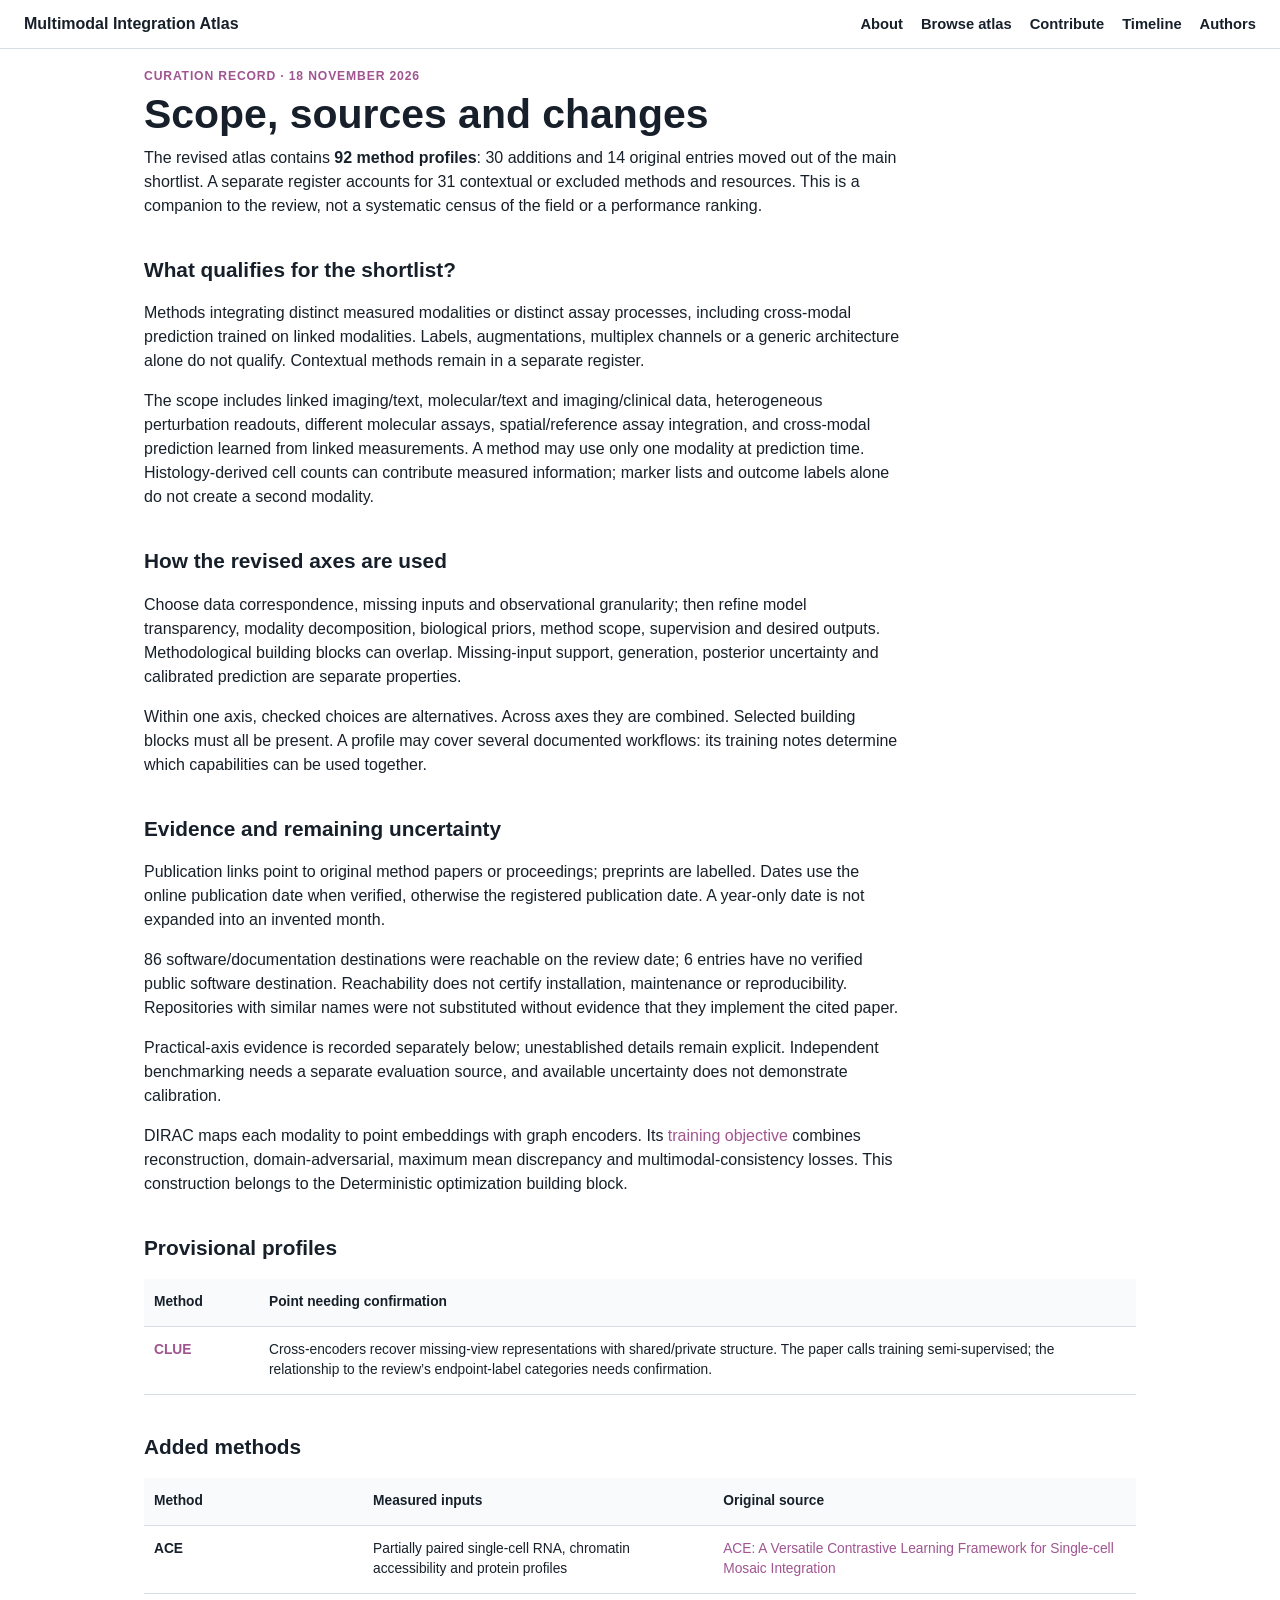
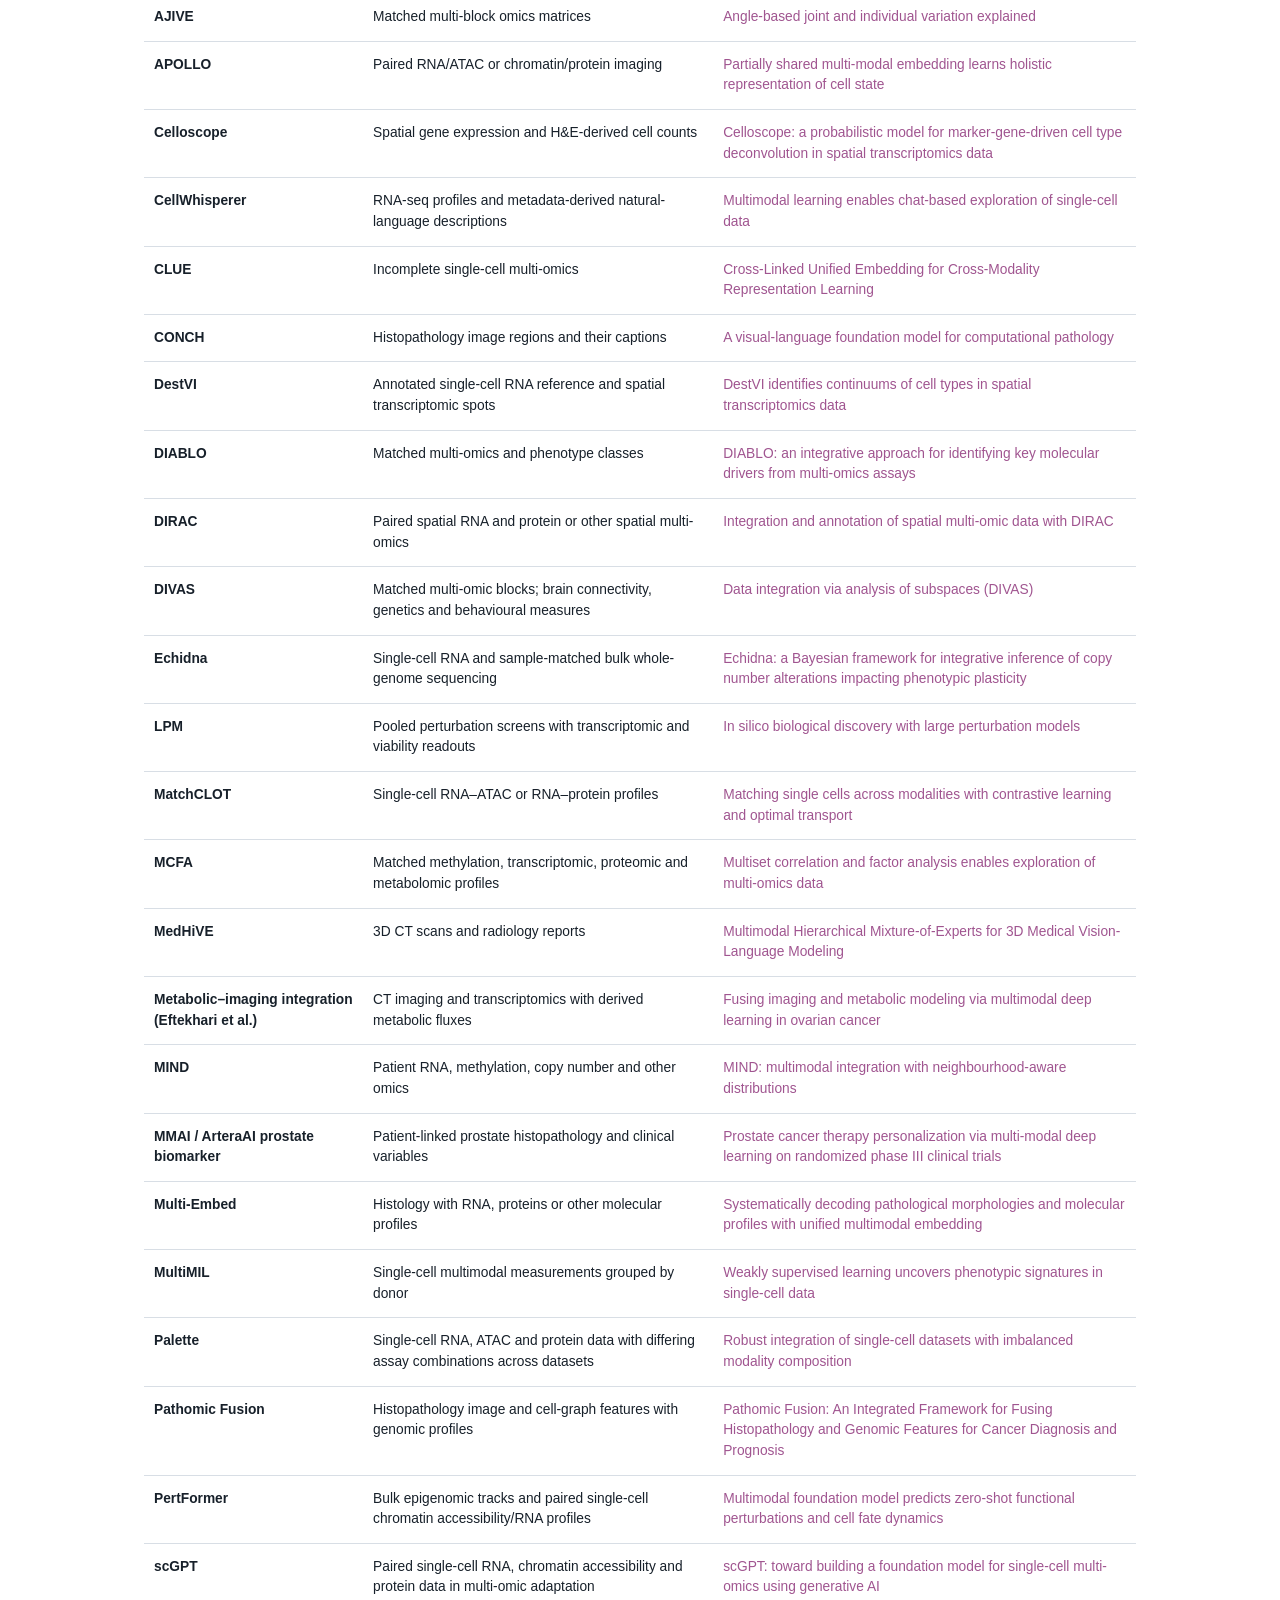
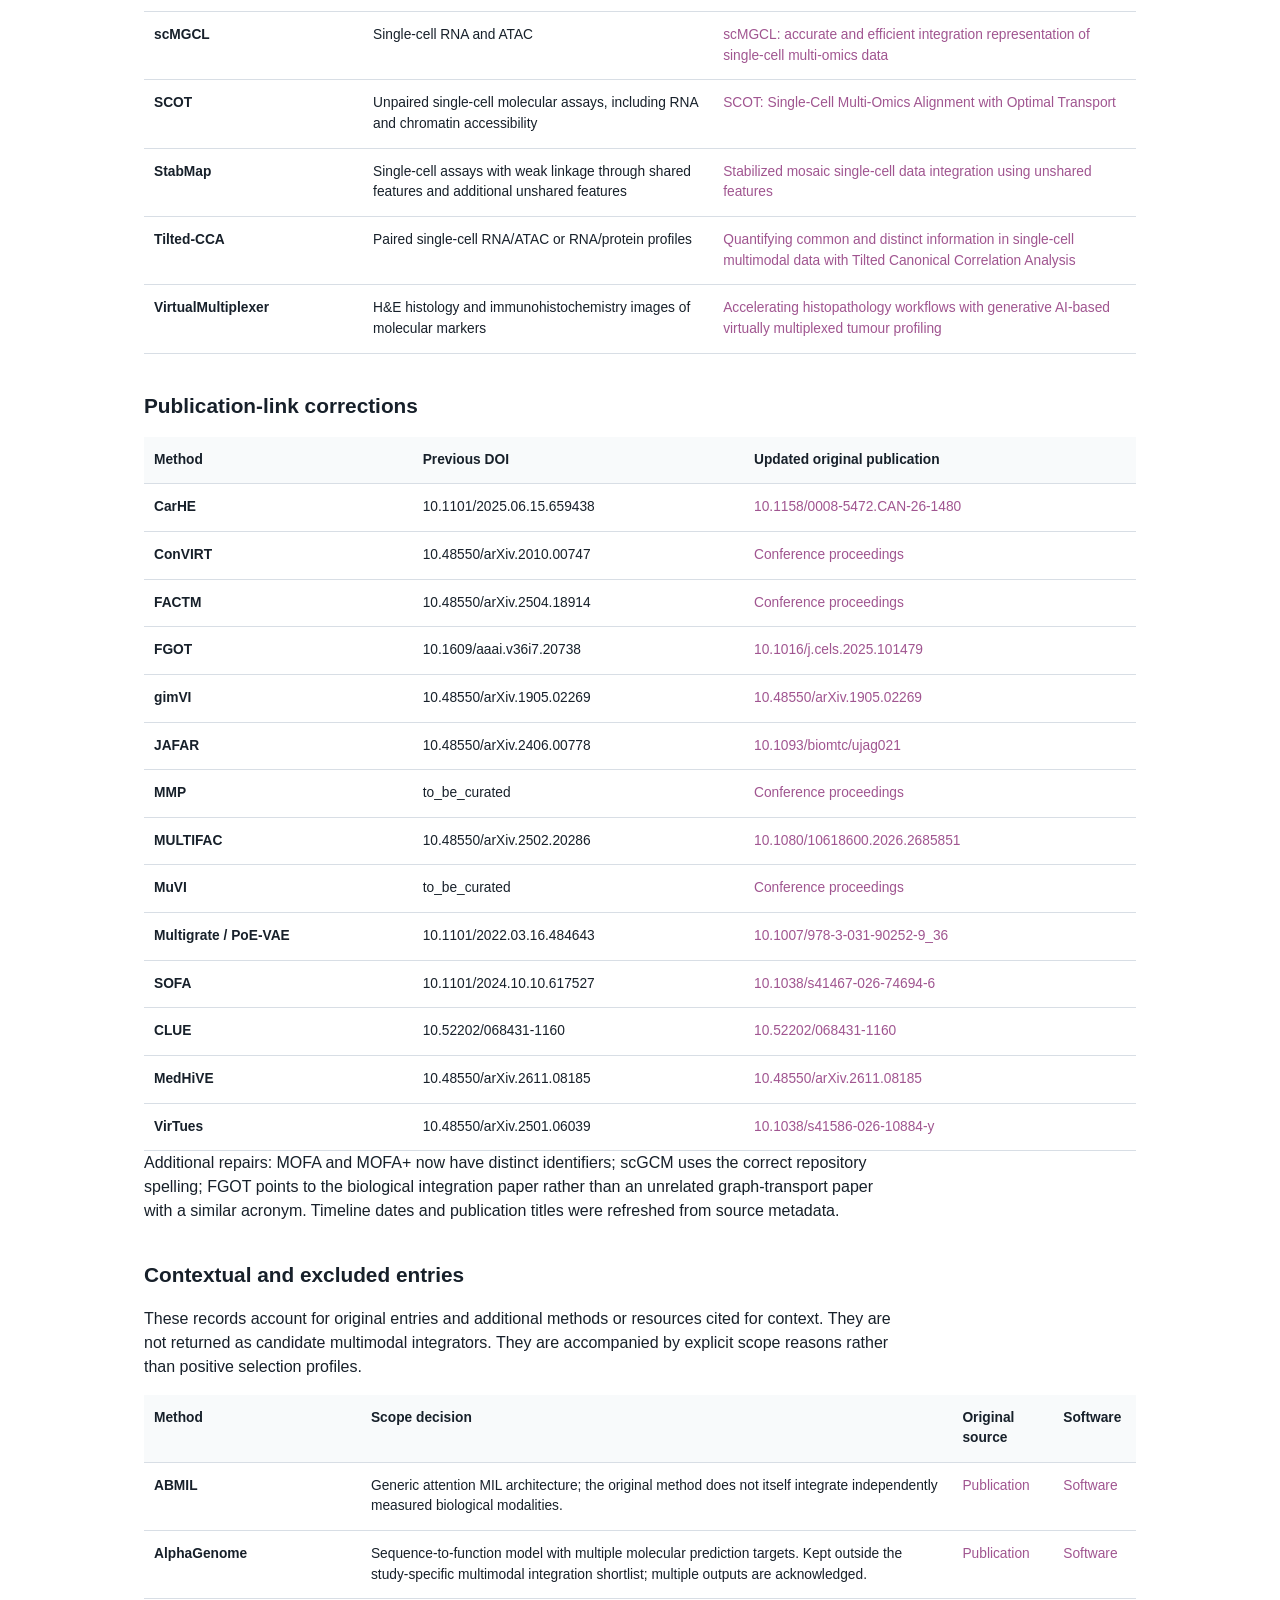
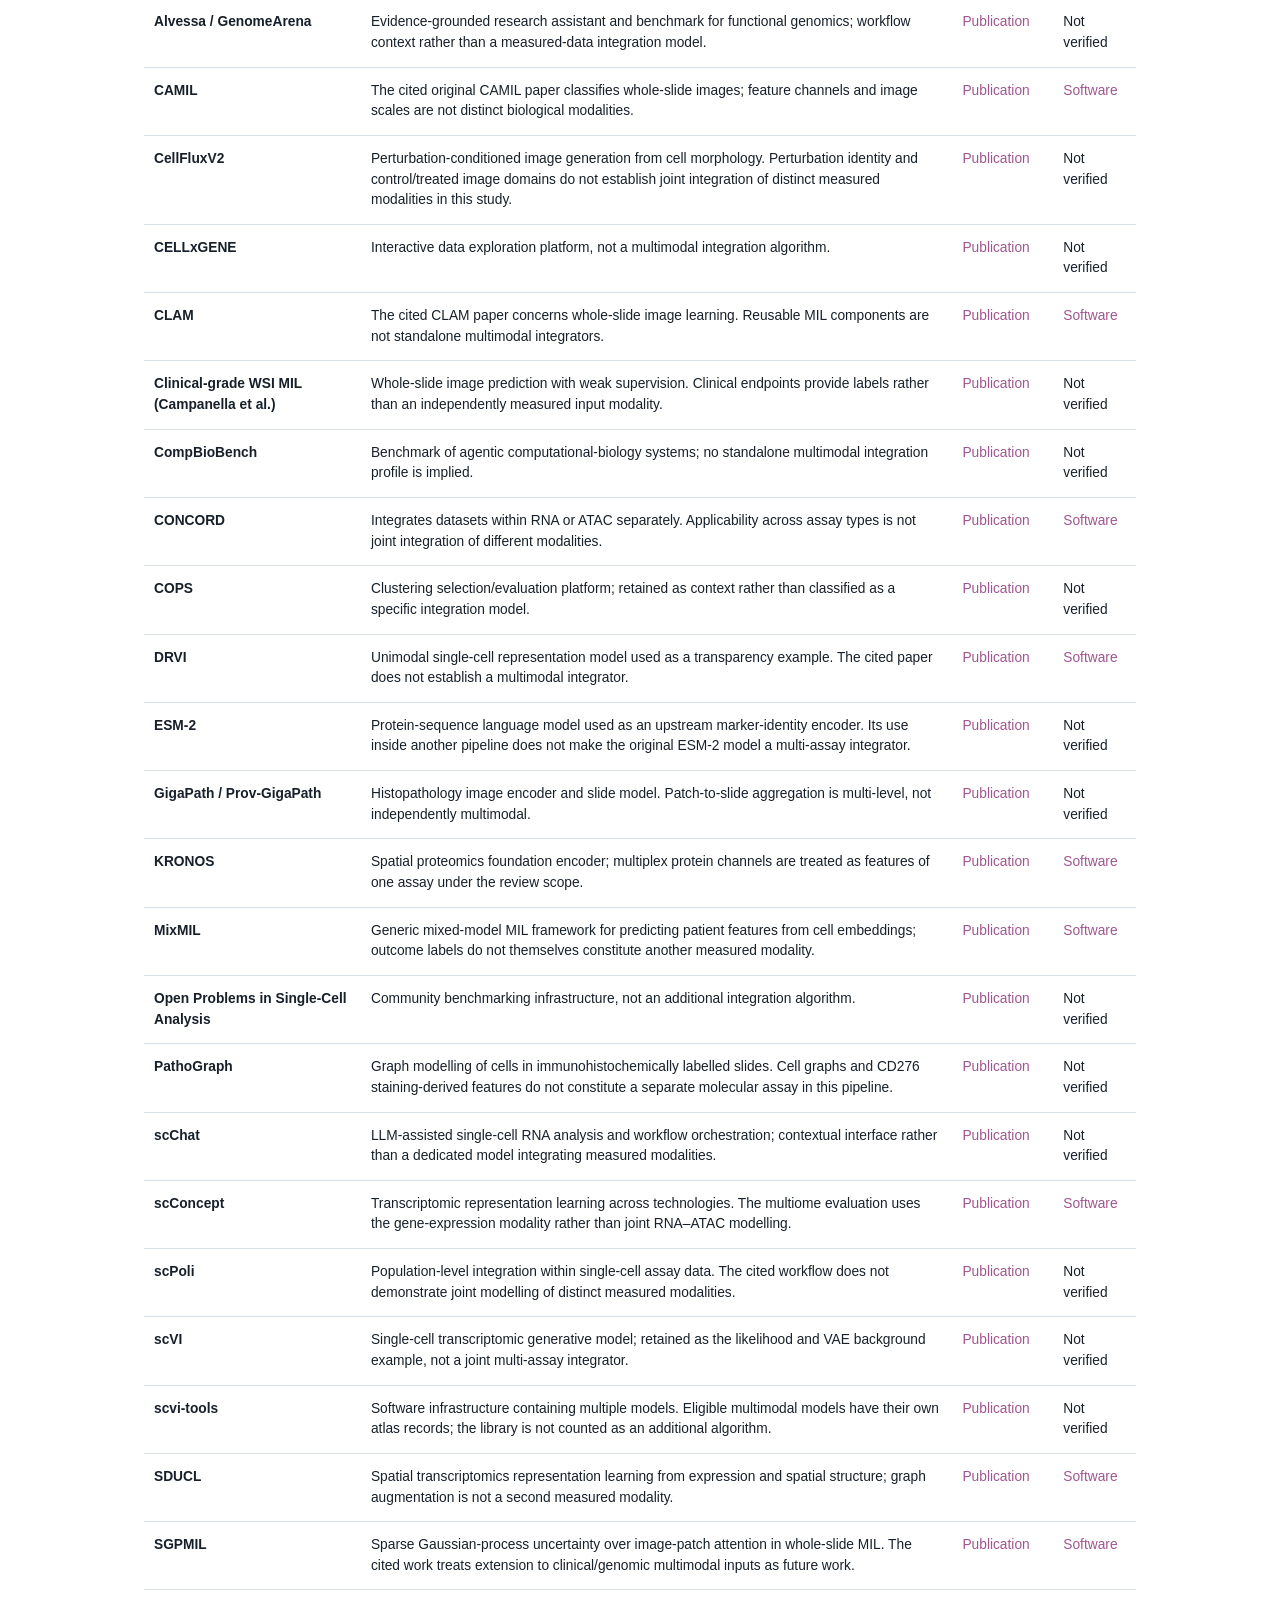
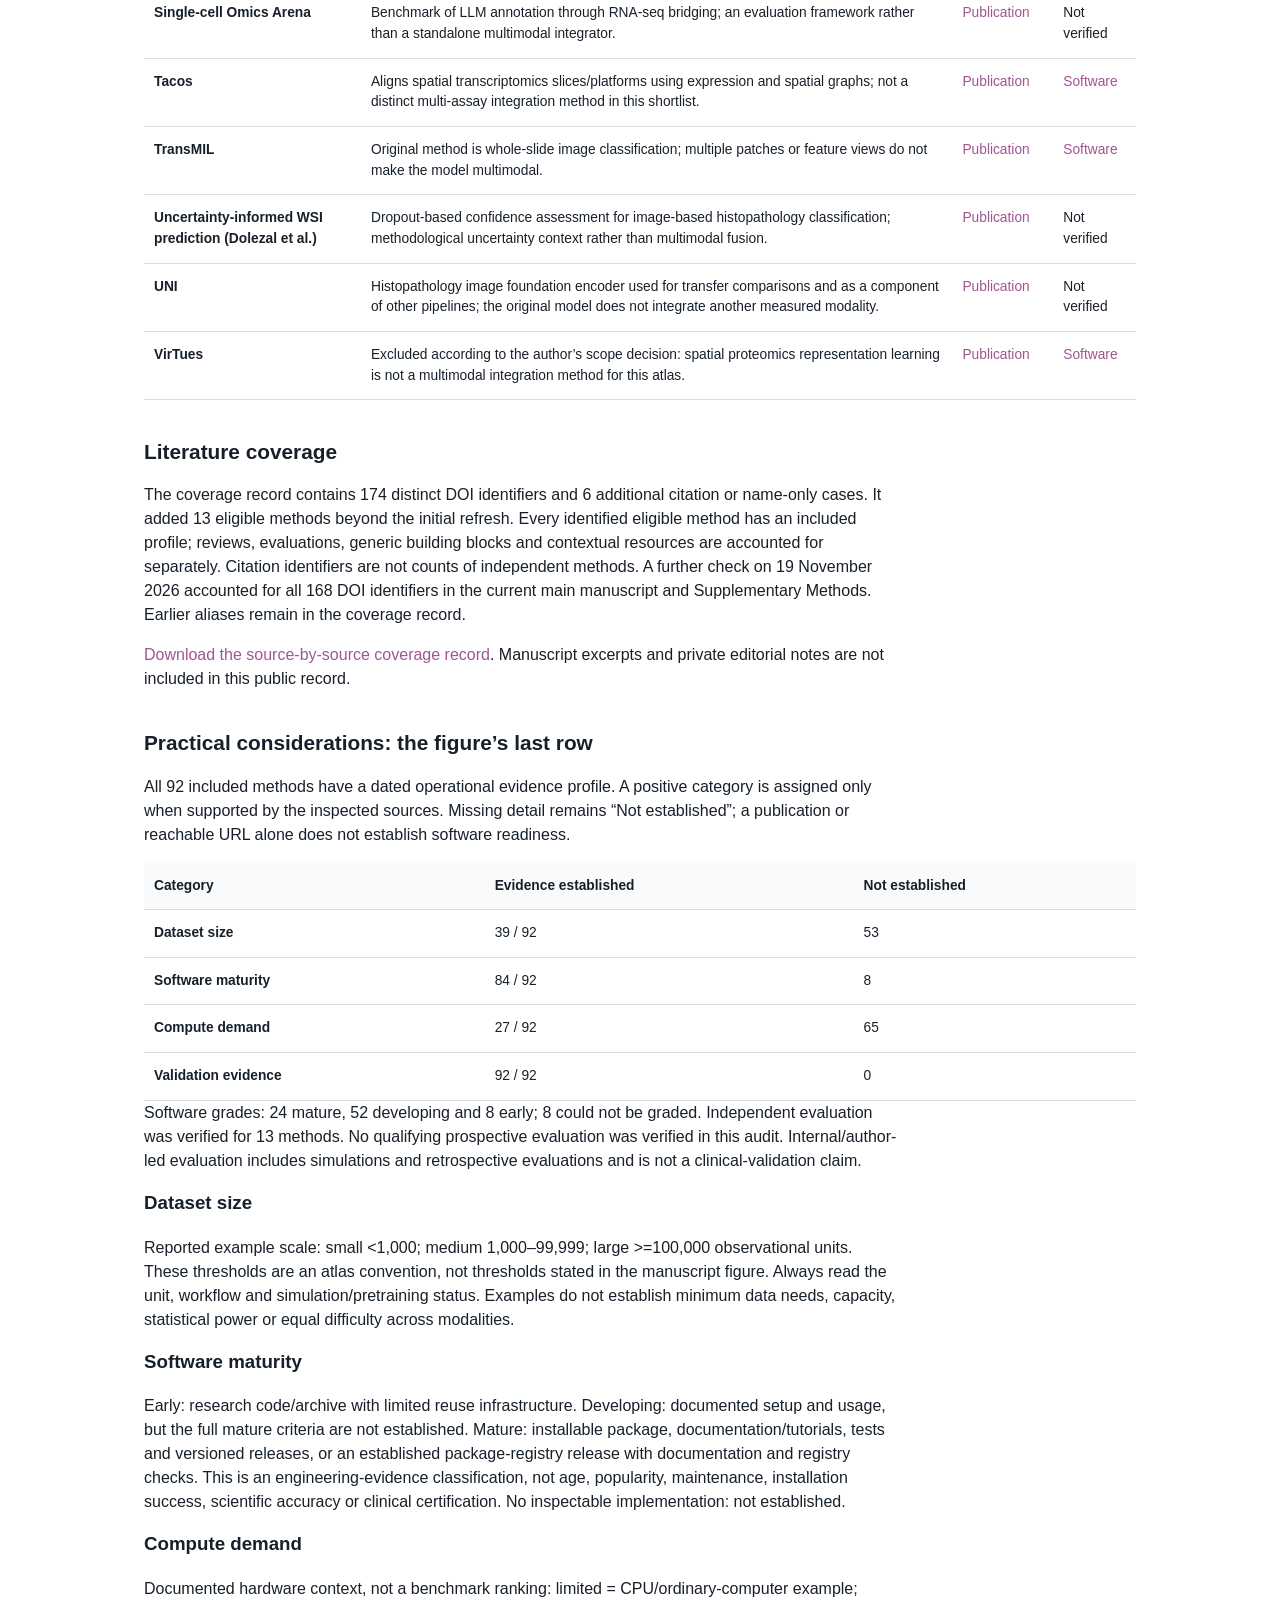
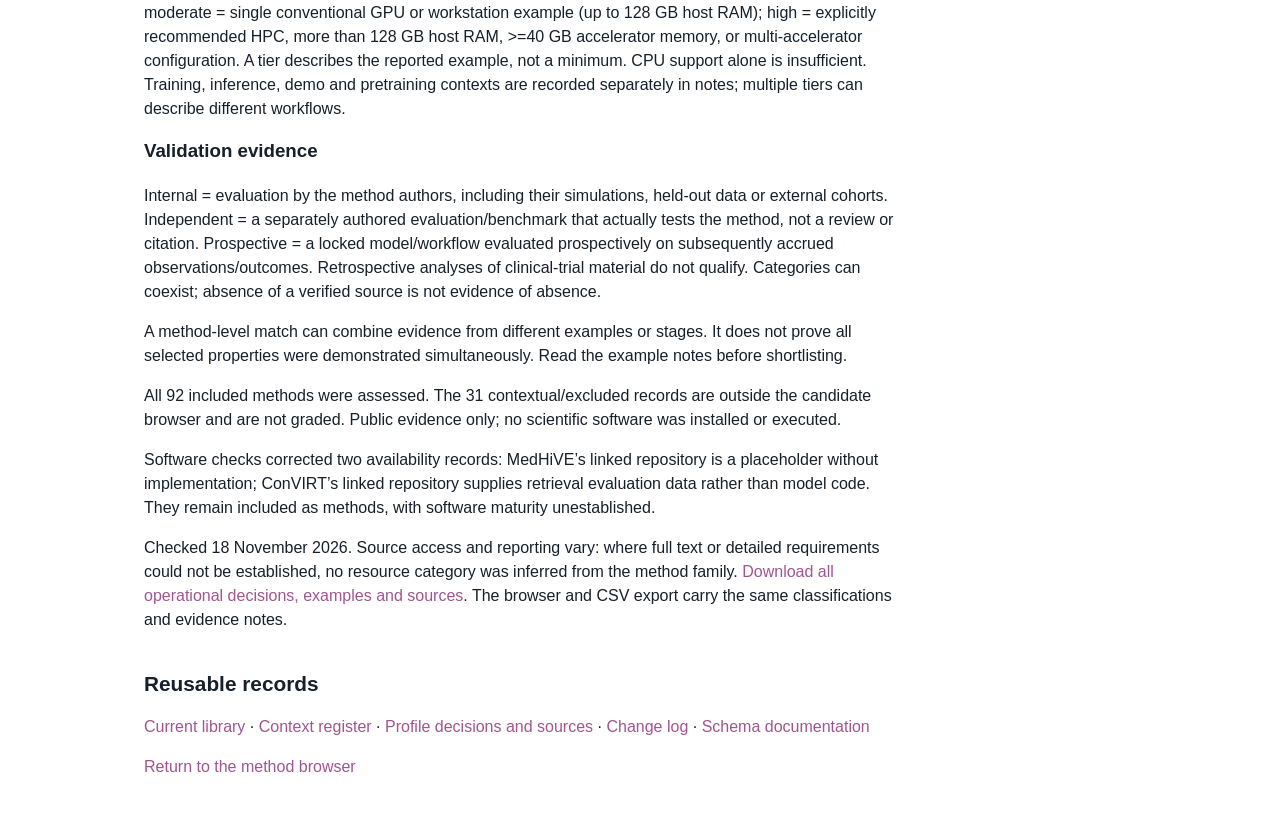
==== commit 6d171e32: "docs: explain DIRAC classification formally" ====
--- a/curation.html
+++ b/curation.html
@@ -24,4 +24,4 @@
 <h2>Evidence and remaining uncertainty</h2><p>Publication links point to original method papers or proceedings; preprints are labelled. Dates use the online publication date when verified, otherwise the registered publication date. A year-only date is not expanded into an invented month.</p>
 <p>86 software/documentation destinations were reachable on the review date; 6 entries have no verified public software destination. Reachability does not certify installation, maintenance or reproducibility. Repositories with similar names were not substituted without evidence that they implement the cited paper.</p>
 <p>Practical-axis evidence is recorded separately below; unestablished details remain explicit. Independent benchmarking needs a separate evaluation source, and available uncertainty does not demonstrate calibration.</p>
-<p>Classification update, 20 November 2026. DIRAC is assigned to Deterministic optimization following review of its <a href="https://www.nature.com/articles/s41592-026-03282-9.pdf" target="_blank" rel="noopener noreferrer">published objectives</a> and author implementation. Its graph encoders optimize reconstruction, domain-adversarial, maximum mean discrepancy and multimodal-consistency losses. This resolves the pending building-block assignment.</p><h2>Provisional profiles</h2><div class="table-scroll"><table class="curation-table"><thead><tr><th scope="col">Method</th><th scope="col">Point needing confirmation</th></tr></thead><tbody><tr><td><a href="https://papers.neurips.cc/paper_files/paper/2022/hash/662b1774ba8845fc1fa3d1fc0177ceeb-Abstract-Conference.html" target="_blank" rel="noopener noreferrer">CLUE</a></td><td>Cross-encoders recover missing-view representations with shared/private structure. The paper calls training semi-supervised; the relationship to the review’s endpoint-label categories needs confirmation.</td></tr></tbody></table></div><h2>Added methods</h2><div class="table-scroll"><table class="curation-table"><thead><tr><th scope="col">Method</th><th scope="col">Measured inputs</th><th scope="col">Original source</th></tr></thead><tbody><tr><td>ACE</td><td>Partially paired single-cell RNA, chromatin accessibility and protein profiles</td><td><a href="https://doi.org/10.1093/gpbjnl/qzaf062" target="_blank" rel="noopener noreferrer">ACE: A Versatile Contrastive Learning Framework for Single-cell Mosaic Integration</a></td></tr><tr><td>AJIVE</td><td>Matched multi-block omics matrices</td><td><a href="https://doi.org/10.1016/j.jmva.2018.03.008" target="_blank" rel="noopener noreferrer">Angle-based joint and individual variation explained</a></td></tr><tr><td>APOLLO</td><td>Paired RNA/ATAC or chromatin/protein imaging</td><td><a href="https://doi.org/10.1038/s43588-025-00948-w" target="_blank" rel="noopener noreferrer">Partially shared multi-modal embedding learns holistic representation of cell state</a></td></tr><tr><td>Celloscope</td><td>Spatial gene expression and H&amp;E-derived cell counts</td><td><a href="https://doi.org/10.1186/s13059-023-02951-8" target="_blank" rel="noopener noreferrer">Celloscope: a probabilistic model for marker-gene-driven cell type deconvolution in spatial transcriptomics data</a></td></tr><tr><td>CellWhisperer</td><td>RNA-seq profiles and metadata-derived natural-language descriptions</td><td><a href="https://doi.org/10.1038/s41587-025-02857-9" target="_blank" rel="noopener noreferrer">Multimodal learning enables chat-based exploration of single-cell data</a></td></tr><tr><td>CLUE</td><td>Incomplete single-cell multi-omics</td><td><a href="https://papers.neurips.cc/paper_files/paper/2022/hash/662b1774ba8845fc1fa3d1fc0177ceeb-Abstract-Conference.html" target="_blank" rel="noopener noreferrer">Cross-Linked Unified Embedding for Cross-Modality Representation Learning</a></td></tr><tr><td>CONCH</td><td>Histopathology image regions and their captions</td><td><a href="https://doi.org/10.1038/s41591-024-02856-4" target="_blank" rel="noopener noreferrer">A visual-language foundation model for computational pathology</a></td></tr><tr><td>DestVI</td><td>Annotated single-cell RNA reference and spatial transcriptomic spots</td><td><a href="https://doi.org/10.1038/s41587-022-01272-8" target="_blank" rel="noopener noreferrer">DestVI identifies continuums of cell types in spatial transcriptomics data</a></td></tr><tr><td>DIABLO</td><td>Matched multi-omics and phenotype classes</td><td><a href="https://doi.org/10.1093/bioinformatics/bty1054" target="_blank" rel="noopener noreferrer">DIABLO: an integrative approach for identifying key molecular drivers from multi-omics assays</a></td></tr><tr><td>DIRAC</td><td>Paired spatial RNA and protein or other spatial multi-omics</td><td><a href="https://doi.org/10.1038/s41592-026-03282-9" target="_blank" rel="noopener noreferrer">Integration and annotation of spatial multi-omic data with DIRAC</a></td></tr><tr><td>DIVAS</td><td>Matched multi-omic blocks; brain connectivity, genetics and behavioural measures</td><td><a href="https://doi.org/10.1007/s11749-024-00923-z" target="_blank" rel="noopener noreferrer">Data integration via analysis of subspaces (DIVAS)</a></td></tr><tr><td>Echidna</td><td>Single-cell RNA and sample-matched bulk whole-genome sequencing</td><td><a href="https://doi.org/10.1038/s41592-026-03279-4" target="_blank" rel="noopener noreferrer">Echidna: a Bayesian framework for integrative inference of copy number alterations impacting phenotypic plasticity</a></td></tr><tr><td>LPM</td><td>Pooled perturbation screens with transcriptomic and viability readouts</td><td><a href="https://doi.org/10.1038/s43588-025-00870-1" target="_blank" rel="noopener noreferrer">In silico biological discovery with large perturbation models</a></td></tr><tr><td>MatchCLOT</td><td>Single-cell RNA–ATAC or RNA–protein profiles</td><td><a href="https://doi.org/10.1093/bib/bbad130" target="_blank" rel="noopener noreferrer">Matching single cells across modalities with contrastive learning and optimal transport</a></td></tr><tr><td>MCFA</td><td>Matched methylation, transcriptomic, proteomic and metabolomic profiles</td><td><a href="https://doi.org/10.1016/j.xgen.2023.100359" target="_blank" rel="noopener noreferrer">Multiset correlation and factor analysis enables exploration of multi-omics data</a></td></tr><tr><td>MedHiVE</td><td>3D CT scans and radiology reports</td><td><a href="https://arxiv.org/abs/2611.08185" target="_blank" rel="noopener noreferrer">Multimodal Hierarchical Mixture-of-Experts for 3D Medical Vision-Language Modeling</a></td></tr><tr><td>Metabolic–imaging integration (Eftekhari et al.)</td><td>CT imaging and transcriptomics with derived metabolic fluxes</td><td><a href="https://doi.org/10.1016/j.cels.2026.101594" target="_blank" rel="noopener noreferrer">Fusing imaging and metabolic modeling via multimodal deep learning in ovarian cancer</a></td></tr><tr><td>MIND</td><td>Patient RNA, methylation, copy number and other omics</td><td><a href="https://doi.org/10.1038/s41467-026-74413-1" target="_blank" rel="noopener noreferrer">MIND: multimodal integration with neighbourhood-aware distributions</a></td></tr><tr><td>MMAI / ArteraAI prostate biomarker</td><td>Patient-linked prostate histopathology and clinical variables</td><td><a href="https://doi.org/10.1038/s41746-022-00613-w" target="_blank" rel="noopener noreferrer">Prostate cancer therapy personalization via multi-modal deep learning on randomized phase III clinical trials</a></td></tr><tr><td>Multi-Embed</td><td>Histology with RNA, proteins or other molecular profiles</td><td><a href="https://doi.org/10.1038/s41592-026-03070-5" target="_blank" rel="noopener noreferrer">Systematically decoding pathological morphologies and molecular profiles with unified multimodal embedding</a></td></tr><tr><td>MultiMIL</td><td>Single-cell multimodal measurements grouped by donor</td><td><a href="https://doi.org/10.1101/2024.07.29.605625" target="_blank" rel="noopener noreferrer">Weakly supervised learning uncovers phenotypic signatures in single-cell data</a></td></tr><tr><td>Palette</td><td>Single-cell RNA, ATAC and protein data with differing assay combinations across datasets</td><td><a href="https://doi.org/10.1038/s41467-026-72933-4" target="_blank" rel="noopener noreferrer">Robust integration of single-cell datasets with imbalanced modality composition</a></td></tr><tr><td>Pathomic Fusion</td><td>Histopathology image and cell-graph features with genomic profiles</td><td><a href="https://doi.org/10.1109/TMI.2020.3021387" target="_blank" rel="noopener noreferrer">Pathomic Fusion: An Integrated Framework for Fusing Histopathology and Genomic Features for Cancer Diagnosis and Prognosis</a></td></tr><tr><td>PertFormer</td><td>Bulk epigenomic tracks and paired single-cell chromatin accessibility/RNA profiles</td><td><a href="https://doi.org/10.1101/2024.12.19.629561" target="_blank" rel="noopener noreferrer">Multimodal foundation model predicts zero-shot functional perturbations and cell fate dynamics</a></td></tr><tr><td>scGPT</td><td>Paired single-cell RNA, chromatin accessibility and protein data in multi-omic adaptation</td><td><a href="https://doi.org/10.1038/s41592-024-02201-0" target="_blank" rel="noopener noreferrer">scGPT: toward building a foundation model for single-cell multi-omics using generative AI</a></td></tr><tr><td>scMGCL</td><td>Single-cell RNA and ATAC</td><td><a href="https://doi.org/10.1093/bioinformatics/btaf392" target="_blank" rel="noopener noreferrer">scMGCL: accurate and efficient integration representation of single-cell multi-omics data</a></td></tr><tr><td>SCOT</td><td>Unpaired single-cell molecular assays, including RNA and chromatin accessibility</td><td><a href="https://doi.org/10.1089/cmb.2021.0446" target="_blank" rel="noopener noreferrer">SCOT: Single-Cell Multi-Omics Alignment with Optimal Transport</a></td></tr><tr><td>StabMap</td><td>Single-cell assays with weak linkage through shared features and additional unshared features</td><td><a href="https://doi.org/10.1038/s41587-023-01766-z" target="_blank" rel="noopener noreferrer">Stabilized mosaic single-cell data integration using unshared features</a></td></tr><tr><td>Tilted-CCA</td><td>Paired single-cell RNA/ATAC or RNA/protein profiles</td><td><a href="https://doi.org/10.1073/pnas.2303647120" target="_blank" rel="noopener noreferrer">Quantifying common and distinct information in single-cell multimodal data with Tilted Canonical Correlation Analysis</a></td></tr><tr><td>VirtualMultiplexer</td><td>H&amp;E histology and immunohistochemistry images of molecular markers</td><td><a href="https://doi.org/10.1038/s42256-024-00889-5" target="_blank" rel="noopener noreferrer">Accelerating histopathology workflows with generative AI-based virtually multiplexed tumour profiling</a></td></tr></tbody></table></div><h2>Publication-link corrections</h2><div class="table-scroll"><table class="curation-table"><thead><tr><th scope="col">Method</th><th scope="col">Previous DOI</th><th scope="col">Updated original publication</th></tr></thead><tbody><tr><td>CarHE</td><td>10.1101/2025.06.15.659438</td><td><a href="https://doi.org/10.1158/0008-5472.CAN-26-1480" target="_blank" rel="noopener noreferrer">10.1158/0008-5472.CAN-26-1480</a></td></tr><tr><td>ConVIRT</td><td>10.48550/arXiv.2010.00747</td><td><a href="https://proceedings.mlr.press/v182/zhang22a.html" target="_blank" rel="noopener noreferrer">Conference proceedings</a></td></tr><tr><td>FACTM</td><td>10.48550/arXiv.2504.18914</td><td><a href="https://proceedings.mlr.press/v258/lazecka25a.html" target="_blank" rel="noopener noreferrer">Conference proceedings</a></td></tr><tr><td>FGOT</td><td>10.1609/aaai.v36i7.20738</td><td><a href="https://doi.org/10.1016/j.cels.2025.101479" target="_blank" rel="noopener noreferrer">10.1016/j.cels.2025.101479</a></td></tr><tr><td>gimVI</td><td>10.48550/arXiv.1905.02269</td><td><a href="https://arxiv.org/abs/1905.02269" target="_blank" rel="noopener noreferrer">10.48550/arXiv.1905.02269</a></td></tr><tr><td>JAFAR</td><td>10.48550/arXiv.2406.00778</td><td><a href="https://doi.org/10.1093/biomtc/ujag021" target="_blank" rel="noopener noreferrer">10.1093/biomtc/ujag021</a></td></tr><tr><td>MMP</td><td>to_be_curated</td><td><a href="https://proceedings.mlr.press/v235/song24b.html" target="_blank" rel="noopener noreferrer">Conference proceedings</a></td></tr><tr><td>MULTIFAC</td><td>10.48550/arXiv.2502.20286</td><td><a href="https://doi.org/10.1080/10618600.2026.2685851" target="_blank" rel="noopener noreferrer">10.1080/10618600.2026.2685851</a></td></tr><tr><td>MuVI</td><td>to_be_curated</td><td><a href="https://proceedings.mlr.press/v206/qoku23a.html" target="_blank" rel="noopener noreferrer">Conference proceedings</a></td></tr><tr><td>Multigrate / PoE-VAE</td><td>10.1101/2022.03.16.484643</td><td><a href="https://doi.org/10.1007/978-3-031-90252-9_36" target="_blank" rel="noopener noreferrer">10.1007/978-3-031-90252-9_36</a></td></tr><tr><td>SOFA</td><td>10.1101/2024.10.10.617527</td><td><a href="https://doi.org/10.1038/s41467-026-74694-6" target="_blank" rel="noopener noreferrer">10.1038/s41467-026-74694-6</a></td></tr><tr><td>CLUE</td><td>10.52202/068431-1160</td><td><a href="https://papers.neurips.cc/paper_files/paper/2022/hash/662b1774ba8845fc1fa3d1fc0177ceeb-Abstract-Conference.html" target="_blank" rel="noopener noreferrer">10.52202/068431-1160</a></td></tr><tr><td>MedHiVE</td><td>10.48550/arXiv.2611.08185</td><td><a href="https://arxiv.org/abs/2611.08185" target="_blank" rel="noopener noreferrer">10.48550/arXiv.2611.08185</a></td></tr><tr><td>VirTues</td><td>10.48550/arXiv.2501.06039</td><td><a href="https://doi.org/10.1038/s41586-026-10884-y" target="_blank" rel="noopener noreferrer">10.1038/s41586-026-10884-y</a></td></tr></tbody></table></div><p>Additional repairs: MOFA and MOFA+ now have distinct identifiers; scGCM uses the correct repository spelling; FGOT points to the biological integration paper rather than an unrelated graph-transport paper with a similar acronym. Timeline dates and publication titles were refreshed from source metadata.</p><h2>Contextual and excluded entries</h2><p>These records account for original entries and additional methods or resources cited for context. They are not returned as candidate multimodal integrators. They are accompanied by explicit scope reasons rather than positive selection profiles.</p><div class="table-scroll"><table class="curation-table"><thead><tr><th scope="col">Method</th><th scope="col">Scope decision</th><th scope="col">Original source</th><th scope="col">Software</th></tr></thead><tbody><tr><td>ABMIL</td><td>Generic attention MIL architecture; the original method does not itself integrate independently measured biological modalities.</td><td><a href="https://doi.org/10.48550/arXiv.1802.04712" target="_blank" rel="noopener noreferrer">Publication</a></td><td><a href="https://github.com/AMLab-Amsterdam/AttentionDeepMIL" target="_blank" rel="noopener noreferrer">Software</a></td></tr><tr><td>AlphaGenome</td><td>Sequence-to-function model with multiple molecular prediction targets. Kept outside the study-specific multimodal integration shortlist; multiple outputs are acknowledged.</td><td><a href="https://doi.org/10.1038/s41586-025-10014-0" target="_blank" rel="noopener noreferrer">Publication</a></td><td><a href="https://github.com/google-deepmind/alphagenome_research" target="_blank" rel="noopener noreferrer">Software</a></td></tr><tr><td>Alvessa / GenomeArena</td><td>Evidence-grounded research assistant and benchmark for functional genomics; workflow context rather than a measured-data integration model.</td><td><a href="https://doi.org/10.64898/2025.12.30.697073" target="_blank" rel="noopener noreferrer">Publication</a></td><td>Not verified</td></tr><tr><td>CAMIL</td><td>The cited original CAMIL paper classifies whole-slide images; feature channels and image scales are not distinct biological modalities.</td><td><a href="https://doi.org/10.1093/bioinformatics/btaf024" target="_blank" rel="noopener noreferrer">Publication</a></td><td><a href="https://github.com/maojy0914/CAMIL" target="_blank" rel="noopener noreferrer">Software</a></td></tr><tr><td>CellFluxV2</td><td>Perturbation-conditioned image generation from cell morphology. Perturbation identity and control/treated image domains do not establish joint integration of distinct measured modalities in this study.</td><td><a href="https://doi.org/10.64898/2026.01.19.696785" target="_blank" rel="noopener noreferrer">Publication</a></td><td>Not verified</td></tr><tr><td>CELLxGENE</td><td>Interactive data exploration platform, not a multimodal integration algorithm.</td><td><a href="https://doi.org/10.1101/2021.04.05.438318" target="_blank" rel="noopener noreferrer">Publication</a></td><td>Not verified</td></tr><tr><td>CLAM</td><td>The cited CLAM paper concerns whole-slide image learning. Reusable MIL components are not standalone multimodal integrators.</td><td><a href="https://doi.org/10.1038/s41551-020-00682-w" target="_blank" rel="noopener noreferrer">Publication</a></td><td><a href="https://github.com/mahmoodlab/CLAM" target="_blank" rel="noopener noreferrer">Software</a></td></tr><tr><td>Clinical-grade WSI MIL (Campanella et al.)</td><td>Whole-slide image prediction with weak supervision. Clinical endpoints provide labels rather than an independently measured input modality.</td><td><a href="https://doi.org/10.1038/s41591-019-0508-1" target="_blank" rel="noopener noreferrer">Publication</a></td><td>Not verified</td></tr><tr><td>CompBioBench</td><td>Benchmark of agentic computational-biology systems; no standalone multimodal integration profile is implied.</td><td><a href="https://doi.org/10.64898/2026.04.06.716850" target="_blank" rel="noopener noreferrer">Publication</a></td><td>Not verified</td></tr><tr><td>CONCORD</td><td>Integrates datasets within RNA or ATAC separately. Applicability across assay types is not joint integration of different modalities.</td><td><a href="https://doi.org/10.1038/s41587-025-02950-z" target="_blank" rel="noopener noreferrer">Publication</a></td><td><a href="https://github.com/Gartner-Lab/Concord" target="_blank" rel="noopener noreferrer">Software</a></td></tr><tr><td>COPS</td><td>Clustering selection/evaluation platform; retained as context rather than classified as a specific integration model.</td><td><a href="https://doi.org/10.1371/journal.pcbi.1012275" target="_blank" rel="noopener noreferrer">Publication</a></td><td>Not verified</td></tr><tr><td>DRVI</td><td>Unimodal single-cell representation model used as a transparency example. The cited paper does not establish a multimodal integrator.</td><td><a href="https://doi.org/10.1101/2024.11.06.622266" target="_blank" rel="noopener noreferrer">Publication</a></td><td><a href="https://github.com/theislab/DRVI" target="_blank" rel="noopener noreferrer">Software</a></td></tr><tr><td>ESM-2</td><td>Protein-sequence language model used as an upstream marker-identity encoder. Its use inside another pipeline does not make the original ESM-2 model a multi-assay integrator.</td><td><a href="https://doi.org/10.1126/science.ade2574" target="_blank" rel="noopener noreferrer">Publication</a></td><td>Not verified</td></tr><tr><td>GigaPath / Prov-GigaPath</td><td>Histopathology image encoder and slide model. Patch-to-slide aggregation is multi-level, not independently multimodal.</td><td><a href="https://doi.org/10.1038/s41586-024-07441-w" target="_blank" rel="noopener noreferrer">Publication</a></td><td>Not verified</td></tr><tr><td>KRONOS</td><td>Spatial proteomics foundation encoder; multiplex protein channels are treated as features of one assay under the review scope.</td><td><a href="https://doi.org/10.48550/arXiv.2506.03373" target="_blank" rel="noopener noreferrer">Publication</a></td><td><a href="https://github.com/mahmoodlab/KRONOS" target="_blank" rel="noopener noreferrer">Software</a></td></tr><tr><td>MixMIL</td><td>Generic mixed-model MIL framework for predicting patient features from cell embeddings; outcome labels do not themselves constitute another measured modality.</td><td><a href="https://proceedings.mlr.press/v238/engelmann24a/engelmann24a.pdf" target="_blank" rel="noopener noreferrer">Publication</a></td><td><a href="https://github.com/AIH-SGML/mixmil" target="_blank" rel="noopener noreferrer">Software</a></td></tr><tr><td>Open Problems in Single-Cell Analysis</td><td>Community benchmarking infrastructure, not an additional integration algorithm.</td><td><a href="https://doi.org/10.1038/s41587-025-02694-w" target="_blank" rel="noopener noreferrer">Publication</a></td><td>Not verified</td></tr><tr><td>PathoGraph</td><td>Graph modelling of cells in immunohistochemically labelled slides. Cell graphs and CD276 staining-derived features do not constitute a separate molecular assay in this pipeline.</td><td><a href="https://doi.org/10.3390/cancers16040750" target="_blank" rel="noopener noreferrer">Publication</a></td><td>Not verified</td></tr><tr><td>scChat</td><td>LLM-assisted single-cell RNA analysis and workflow orchestration; contextual interface rather than a dedicated model integrating measured modalities.</td><td><a href="https://doi.org/10.1002/aic.70285" target="_blank" rel="noopener noreferrer">Publication</a></td><td>Not verified</td></tr><tr><td>scConcept</td><td>Transcriptomic representation learning across technologies. The multiome evaluation uses the gene-expression modality rather than joint RNA–ATAC modelling.</td><td><a href="https://doi.org/10.1101/2025.10.14.682419" target="_blank" rel="noopener noreferrer">Publication</a></td><td><a href="https://github.com/theislab/scConcept" target="_blank" rel="noopener noreferrer">Software</a></td></tr><tr><td>scPoli</td><td>Population-level integration within single-cell assay data. The cited workflow does not demonstrate joint modelling of distinct measured modalities.</td><td><a href="https://doi.org/10.1038/s41592-023-02035-2" target="_blank" rel="noopener noreferrer">Publication</a></td><td>Not verified</td></tr><tr><td>scVI</td><td>Single-cell transcriptomic generative model; retained as the likelihood and VAE background example, not a joint multi-assay integrator.</td><td><a href="https://doi.org/10.1038/s41592-018-0229-2" target="_blank" rel="noopener noreferrer">Publication</a></td><td>Not verified</td></tr><tr><td>scvi-tools</td><td>Software infrastructure containing multiple models. Eligible multimodal models have their own atlas records; the library is not counted as an additional algorithm.</td><td><a href="https://doi.org/10.1038/s41587-021-01206-w" target="_blank" rel="noopener noreferrer">Publication</a></td><td>Not verified</td></tr><tr><td>SDUCL</td><td>Spatial transcriptomics representation learning from expression and spatial structure; graph augmentation is not a second measured modality.</td><td><a href="https://doi.org/10.1093/bioinformatics/btae663" target="_blank" rel="noopener noreferrer">Publication</a></td><td><a href="https://github.com/WeiMin-Li-visual/SDUCL" target="_blank" rel="noopener noreferrer">Software</a></td></tr><tr><td>SGPMIL</td><td>Sparse Gaussian-process uncertainty over image-patch attention in whole-slide MIL. The cited work treats extension to clinical/genomic multimodal inputs as future work.</td><td><a href="https://doi.org/10.1109/WACV61042.2026.00057" target="_blank" rel="noopener noreferrer">Publication</a></td><td><a href="https://github.com/mandlos/SGPMIL" target="_blank" rel="noopener noreferrer">Software</a></td></tr><tr><td>Single-cell Omics Arena</td><td>Benchmark of LLM annotation through RNA-seq bridging; an evaluation framework rather than a standalone multimodal integrator.</td><td><a href="https://doi.org/10.1093/bib/bbaf622" target="_blank" rel="noopener noreferrer">Publication</a></td><td>Not verified</td></tr><tr><td>Tacos</td><td>Aligns spatial transcriptomics slices/platforms using expression and spatial graphs; not a distinct multi-assay integration method in this shortlist.</td><td><a href="https://doi.org/10.1371/journal.pcbi.1012948" target="_blank" rel="noopener noreferrer">Publication</a></td><td><a href="https://github.com/0617spec/tacos" target="_blank" rel="noopener noreferrer">Software</a></td></tr><tr><td>TransMIL</td><td>Original method is whole-slide image classification; multiple patches or feature views do not make the model multimodal.</td><td><a href="https://doi.org/10.48550/arXiv.2106.00908" target="_blank" rel="noopener noreferrer">Publication</a></td><td><a href="https://github.com/szc19990412/TransMIL" target="_blank" rel="noopener noreferrer">Software</a></td></tr><tr><td>Uncertainty-informed WSI prediction (Dolezal et al.)</td><td>Dropout-based confidence assessment for image-based histopathology classification; methodological uncertainty context rather than multimodal fusion.</td><td><a href="https://doi.org/10.1038/s41467-022-34025-x" target="_blank" rel="noopener noreferrer">Publication</a></td><td>Not verified</td></tr><tr><td>UNI</td><td>Histopathology image foundation encoder used for transfer comparisons and as a component of other pipelines; the original model does not integrate another measured modality.</td><td><a href="https://doi.org/10.1038/s41591-024-02857-3" target="_blank" rel="noopener noreferrer">Publication</a></td><td>Not verified</td></tr><tr><td>VirTues</td><td>Excluded according to the author’s scope decision: spatial proteomics representation learning is not a multimodal integration method for this atlas.</td><td><a href="https://doi.org/10.1038/s41586-026-10884-y" target="_blank" rel="noopener noreferrer">Publication</a></td><td><a href="https://github.com/bunnelab/virtues" target="_blank" rel="noopener noreferrer">Software</a></td></tr></tbody></table></div><h2>Literature coverage</h2><p>The coverage record contains 174 distinct DOI identifiers and 6 additional citation or name-only cases. It added 13 eligible methods beyond the initial refresh. Every identified eligible method has an included profile; reviews, evaluations, generic building blocks and contextual resources are accounted for separately. Citation identifiers are not counts of independent methods. A further check on 19 November 2026 accounted for all 168 DOI identifiers in the current main manuscript and Supplementary Methods. Earlier aliases remain in the coverage record.</p><p><a href="data/literature-coverage.json">Download the source-by-source coverage record</a>. Manuscript excerpts and private editorial notes are not included in this public record.</p><section id="practical"><h2>Practical considerations: the figure’s last row</h2><p>All 92 included methods have a dated operational evidence profile. A positive category is assigned only when supported by the inspected sources. Missing detail remains “Not established”; a publication or reachable URL alone does not establish software readiness.</p><div class="table-scroll"><table class="curation-table"><thead><tr><th>Category</th><th>Evidence established</th><th>Not established</th></tr></thead><tbody><tr><td>Dataset size</td><td>39 / 92</td><td>53</td></tr><tr><td>Software maturity</td><td>84 / 92</td><td>8</td></tr><tr><td>Compute demand</td><td>27 / 92</td><td>65</td></tr><tr><td>Validation evidence</td><td>92 / 92</td><td>0</td></tr></tbody></table></div><p>Software grades: 24 mature, 52 developing and 8 early; 8 could not be graded. Independent evaluation was verified for 13 methods. No qualifying prospective evaluation was verified in this audit. Internal/author-led evaluation includes simulations and retrospective evaluations and is not a clinical-validation claim.</p><h3>Dataset size</h3><p>Reported example scale: small &lt;1,000; medium 1,000–99,999; large &gt;=100,000 observational units. These thresholds are an atlas convention, not thresholds stated in the manuscript figure. Always read the unit, workflow and simulation/pretraining status. Examples do not establish minimum data needs, capacity, statistical power or equal difficulty across modalities.</p><h3>Software maturity</h3><p>Early: research code/archive with limited reuse infrastructure. Developing: documented setup and usage, but the full mature criteria are not established. Mature: installable package, documentation/tutorials, tests and versioned releases, or an established package-registry release with documentation and registry checks. This is an engineering-evidence classification, not age, popularity, maintenance, installation success, scientific accuracy or clinical certification. No inspectable implementation: not established.</p><h3>Compute demand</h3><p>Documented hardware context, not a benchmark ranking: limited = CPU/ordinary-computer example; moderate = single conventional GPU or workstation example (up to 128 GB host RAM); high = explicitly recommended HPC, more than 128 GB host RAM, &gt;=40 GB accelerator memory, or multi-accelerator configuration. A tier describes the reported example, not a minimum. CPU support alone is insufficient. Training, inference, demo and pretraining contexts are recorded separately in notes; multiple tiers can describe different workflows.</p><h3>Validation evidence</h3><p>Internal = evaluation by the method authors, including their simulations, held-out data or external cohorts. Independent = a separately authored evaluation/benchmark that actually tests the method, not a review or citation. Prospective = a locked model/workflow evaluated prospectively on subsequently accrued observations/outcomes. Retrospective analyses of clinical-trial material do not qualify. Categories can coexist; absence of a verified source is not evidence of absence.</p><p>A method-level match can combine evidence from different examples or stages. It does not prove all selected properties were demonstrated simultaneously. Read the example notes before shortlisting.</p><p>All 92 included methods were assessed. The 31 contextual/excluded records are outside the candidate browser and are not graded. Public evidence only; no scientific software was installed or executed.</p><p>Software checks corrected two availability records: MedHiVE’s linked repository is a placeholder without implementation; ConVIRT’s linked repository supplies retrieval evaluation data rather than model code. They remain included as methods, with software maturity unestablished.</p><p>Checked 18 November 2026. Source access and reporting vary: where full text or detailed requirements could not be established, no resource category was inferred from the method family. <a href="data/operational-evidence.json">Download all operational decisions, examples and sources</a>. The browser and CSV export carry the same classifications and evidence notes.</p></section><h2>Reusable records</h2><p><a href="data/integration_methods_library.csv">Current library</a> · <a href="data/contextual_methods.csv">Context register</a> · <a href="data/classification-audit.json">Profile decisions and sources</a> · <a href="data/refresh-audit.json">Change log</a> · <a href="docs/schema.md">Schema documentation</a></p><p><a href="index.html#atlas">Return to the method browser</a></p></main><script src="atlas-core.js?v=2.1.20261119.2"></script><script src="app.js?v=2.1.20261119.2"></script></body></html>
+<p>DIRAC maps each modality to point embeddings with graph encoders. Its <a href="https://www.nature.com/articles/s41592-026-03282-9.pdf" target="_blank" rel="noopener noreferrer">training objective</a> combines reconstruction, domain-adversarial, maximum mean discrepancy and multimodal-consistency losses. This construction belongs to the Deterministic optimization building block.</p><h2>Provisional profiles</h2><div class="table-scroll"><table class="curation-table"><thead><tr><th scope="col">Method</th><th scope="col">Point needing confirmation</th></tr></thead><tbody><tr><td><a href="https://papers.neurips.cc/paper_files/paper/2022/hash/662b1774ba8845fc1fa3d1fc0177ceeb-Abstract-Conference.html" target="_blank" rel="noopener noreferrer">CLUE</a></td><td>Cross-encoders recover missing-view representations with shared/private structure. The paper calls training semi-supervised; the relationship to the review’s endpoint-label categories needs confirmation.</td></tr></tbody></table></div><h2>Added methods</h2><div class="table-scroll"><table class="curation-table"><thead><tr><th scope="col">Method</th><th scope="col">Measured inputs</th><th scope="col">Original source</th></tr></thead><tbody><tr><td>ACE</td><td>Partially paired single-cell RNA, chromatin accessibility and protein profiles</td><td><a href="https://doi.org/10.1093/gpbjnl/qzaf062" target="_blank" rel="noopener noreferrer">ACE: A Versatile Contrastive Learning Framework for Single-cell Mosaic Integration</a></td></tr><tr><td>AJIVE</td><td>Matched multi-block omics matrices</td><td><a href="https://doi.org/10.1016/j.jmva.2018.03.008" target="_blank" rel="noopener noreferrer">Angle-based joint and individual variation explained</a></td></tr><tr><td>APOLLO</td><td>Paired RNA/ATAC or chromatin/protein imaging</td><td><a href="https://doi.org/10.1038/s43588-025-00948-w" target="_blank" rel="noopener noreferrer">Partially shared multi-modal embedding learns holistic representation of cell state</a></td></tr><tr><td>Celloscope</td><td>Spatial gene expression and H&amp;E-derived cell counts</td><td><a href="https://doi.org/10.1186/s13059-023-02951-8" target="_blank" rel="noopener noreferrer">Celloscope: a probabilistic model for marker-gene-driven cell type deconvolution in spatial transcriptomics data</a></td></tr><tr><td>CellWhisperer</td><td>RNA-seq profiles and metadata-derived natural-language descriptions</td><td><a href="https://doi.org/10.1038/s41587-025-02857-9" target="_blank" rel="noopener noreferrer">Multimodal learning enables chat-based exploration of single-cell data</a></td></tr><tr><td>CLUE</td><td>Incomplete single-cell multi-omics</td><td><a href="https://papers.neurips.cc/paper_files/paper/2022/hash/662b1774ba8845fc1fa3d1fc0177ceeb-Abstract-Conference.html" target="_blank" rel="noopener noreferrer">Cross-Linked Unified Embedding for Cross-Modality Representation Learning</a></td></tr><tr><td>CONCH</td><td>Histopathology image regions and their captions</td><td><a href="https://doi.org/10.1038/s41591-024-02856-4" target="_blank" rel="noopener noreferrer">A visual-language foundation model for computational pathology</a></td></tr><tr><td>DestVI</td><td>Annotated single-cell RNA reference and spatial transcriptomic spots</td><td><a href="https://doi.org/10.1038/s41587-022-01272-8" target="_blank" rel="noopener noreferrer">DestVI identifies continuums of cell types in spatial transcriptomics data</a></td></tr><tr><td>DIABLO</td><td>Matched multi-omics and phenotype classes</td><td><a href="https://doi.org/10.1093/bioinformatics/bty1054" target="_blank" rel="noopener noreferrer">DIABLO: an integrative approach for identifying key molecular drivers from multi-omics assays</a></td></tr><tr><td>DIRAC</td><td>Paired spatial RNA and protein or other spatial multi-omics</td><td><a href="https://doi.org/10.1038/s41592-026-03282-9" target="_blank" rel="noopener noreferrer">Integration and annotation of spatial multi-omic data with DIRAC</a></td></tr><tr><td>DIVAS</td><td>Matched multi-omic blocks; brain connectivity, genetics and behavioural measures</td><td><a href="https://doi.org/10.1007/s11749-024-00923-z" target="_blank" rel="noopener noreferrer">Data integration via analysis of subspaces (DIVAS)</a></td></tr><tr><td>Echidna</td><td>Single-cell RNA and sample-matched bulk whole-genome sequencing</td><td><a href="https://doi.org/10.1038/s41592-026-03279-4" target="_blank" rel="noopener noreferrer">Echidna: a Bayesian framework for integrative inference of copy number alterations impacting phenotypic plasticity</a></td></tr><tr><td>LPM</td><td>Pooled perturbation screens with transcriptomic and viability readouts</td><td><a href="https://doi.org/10.1038/s43588-025-00870-1" target="_blank" rel="noopener noreferrer">In silico biological discovery with large perturbation models</a></td></tr><tr><td>MatchCLOT</td><td>Single-cell RNA–ATAC or RNA–protein profiles</td><td><a href="https://doi.org/10.1093/bib/bbad130" target="_blank" rel="noopener noreferrer">Matching single cells across modalities with contrastive learning and optimal transport</a></td></tr><tr><td>MCFA</td><td>Matched methylation, transcriptomic, proteomic and metabolomic profiles</td><td><a href="https://doi.org/10.1016/j.xgen.2023.100359" target="_blank" rel="noopener noreferrer">Multiset correlation and factor analysis enables exploration of multi-omics data</a></td></tr><tr><td>MedHiVE</td><td>3D CT scans and radiology reports</td><td><a href="https://arxiv.org/abs/2611.08185" target="_blank" rel="noopener noreferrer">Multimodal Hierarchical Mixture-of-Experts for 3D Medical Vision-Language Modeling</a></td></tr><tr><td>Metabolic–imaging integration (Eftekhari et al.)</td><td>CT imaging and transcriptomics with derived metabolic fluxes</td><td><a href="https://doi.org/10.1016/j.cels.2026.101594" target="_blank" rel="noopener noreferrer">Fusing imaging and metabolic modeling via multimodal deep learning in ovarian cancer</a></td></tr><tr><td>MIND</td><td>Patient RNA, methylation, copy number and other omics</td><td><a href="https://doi.org/10.1038/s41467-026-74413-1" target="_blank" rel="noopener noreferrer">MIND: multimodal integration with neighbourhood-aware distributions</a></td></tr><tr><td>MMAI / ArteraAI prostate biomarker</td><td>Patient-linked prostate histopathology and clinical variables</td><td><a href="https://doi.org/10.1038/s41746-022-00613-w" target="_blank" rel="noopener noreferrer">Prostate cancer therapy personalization via multi-modal deep learning on randomized phase III clinical trials</a></td></tr><tr><td>Multi-Embed</td><td>Histology with RNA, proteins or other molecular profiles</td><td><a href="https://doi.org/10.1038/s41592-026-03070-5" target="_blank" rel="noopener noreferrer">Systematically decoding pathological morphologies and molecular profiles with unified multimodal embedding</a></td></tr><tr><td>MultiMIL</td><td>Single-cell multimodal measurements grouped by donor</td><td><a href="https://doi.org/10.1101/2024.07.29.605625" target="_blank" rel="noopener noreferrer">Weakly supervised learning uncovers phenotypic signatures in single-cell data</a></td></tr><tr><td>Palette</td><td>Single-cell RNA, ATAC and protein data with differing assay combinations across datasets</td><td><a href="https://doi.org/10.1038/s41467-026-72933-4" target="_blank" rel="noopener noreferrer">Robust integration of single-cell datasets with imbalanced modality composition</a></td></tr><tr><td>Pathomic Fusion</td><td>Histopathology image and cell-graph features with genomic profiles</td><td><a href="https://doi.org/10.1109/TMI.2020.3021387" target="_blank" rel="noopener noreferrer">Pathomic Fusion: An Integrated Framework for Fusing Histopathology and Genomic Features for Cancer Diagnosis and Prognosis</a></td></tr><tr><td>PertFormer</td><td>Bulk epigenomic tracks and paired single-cell chromatin accessibility/RNA profiles</td><td><a href="https://doi.org/10.1101/2024.12.19.629561" target="_blank" rel="noopener noreferrer">Multimodal foundation model predicts zero-shot functional perturbations and cell fate dynamics</a></td></tr><tr><td>scGPT</td><td>Paired single-cell RNA, chromatin accessibility and protein data in multi-omic adaptation</td><td><a href="https://doi.org/10.1038/s41592-024-02201-0" target="_blank" rel="noopener noreferrer">scGPT: toward building a foundation model for single-cell multi-omics using generative AI</a></td></tr><tr><td>scMGCL</td><td>Single-cell RNA and ATAC</td><td><a href="https://doi.org/10.1093/bioinformatics/btaf392" target="_blank" rel="noopener noreferrer">scMGCL: accurate and efficient integration representation of single-cell multi-omics data</a></td></tr><tr><td>SCOT</td><td>Unpaired single-cell molecular assays, including RNA and chromatin accessibility</td><td><a href="https://doi.org/10.1089/cmb.2021.0446" target="_blank" rel="noopener noreferrer">SCOT: Single-Cell Multi-Omics Alignment with Optimal Transport</a></td></tr><tr><td>StabMap</td><td>Single-cell assays with weak linkage through shared features and additional unshared features</td><td><a href="https://doi.org/10.1038/s41587-023-01766-z" target="_blank" rel="noopener noreferrer">Stabilized mosaic single-cell data integration using unshared features</a></td></tr><tr><td>Tilted-CCA</td><td>Paired single-cell RNA/ATAC or RNA/protein profiles</td><td><a href="https://doi.org/10.1073/pnas.2303647120" target="_blank" rel="noopener noreferrer">Quantifying common and distinct information in single-cell multimodal data with Tilted Canonical Correlation Analysis</a></td></tr><tr><td>VirtualMultiplexer</td><td>H&amp;E histology and immunohistochemistry images of molecular markers</td><td><a href="https://doi.org/10.1038/s42256-024-00889-5" target="_blank" rel="noopener noreferrer">Accelerating histopathology workflows with generative AI-based virtually multiplexed tumour profiling</a></td></tr></tbody></table></div><h2>Publication-link corrections</h2><div class="table-scroll"><table class="curation-table"><thead><tr><th scope="col">Method</th><th scope="col">Previous DOI</th><th scope="col">Updated original publication</th></tr></thead><tbody><tr><td>CarHE</td><td>10.1101/2025.06.15.659438</td><td><a href="https://doi.org/10.1158/0008-5472.CAN-26-1480" target="_blank" rel="noopener noreferrer">10.1158/0008-5472.CAN-26-1480</a></td></tr><tr><td>ConVIRT</td><td>10.48550/arXiv.2010.00747</td><td><a href="https://proceedings.mlr.press/v182/zhang22a.html" target="_blank" rel="noopener noreferrer">Conference proceedings</a></td></tr><tr><td>FACTM</td><td>10.48550/arXiv.2504.18914</td><td><a href="https://proceedings.mlr.press/v258/lazecka25a.html" target="_blank" rel="noopener noreferrer">Conference proceedings</a></td></tr><tr><td>FGOT</td><td>10.1609/aaai.v36i7.20738</td><td><a href="https://doi.org/10.1016/j.cels.2025.101479" target="_blank" rel="noopener noreferrer">10.1016/j.cels.2025.101479</a></td></tr><tr><td>gimVI</td><td>10.48550/arXiv.1905.02269</td><td><a href="https://arxiv.org/abs/1905.02269" target="_blank" rel="noopener noreferrer">10.48550/arXiv.1905.02269</a></td></tr><tr><td>JAFAR</td><td>10.48550/arXiv.2406.00778</td><td><a href="https://doi.org/10.1093/biomtc/ujag021" target="_blank" rel="noopener noreferrer">10.1093/biomtc/ujag021</a></td></tr><tr><td>MMP</td><td>to_be_curated</td><td><a href="https://proceedings.mlr.press/v235/song24b.html" target="_blank" rel="noopener noreferrer">Conference proceedings</a></td></tr><tr><td>MULTIFAC</td><td>10.48550/arXiv.2502.20286</td><td><a href="https://doi.org/10.1080/10618600.2026.2685851" target="_blank" rel="noopener noreferrer">10.1080/10618600.2026.2685851</a></td></tr><tr><td>MuVI</td><td>to_be_curated</td><td><a href="https://proceedings.mlr.press/v206/qoku23a.html" target="_blank" rel="noopener noreferrer">Conference proceedings</a></td></tr><tr><td>Multigrate / PoE-VAE</td><td>10.1101/2022.03.16.484643</td><td><a href="https://doi.org/10.1007/978-3-031-90252-9_36" target="_blank" rel="noopener noreferrer">10.1007/978-3-031-90252-9_36</a></td></tr><tr><td>SOFA</td><td>10.1101/2024.10.10.617527</td><td><a href="https://doi.org/10.1038/s41467-026-74694-6" target="_blank" rel="noopener noreferrer">10.1038/s41467-026-74694-6</a></td></tr><tr><td>CLUE</td><td>10.52202/068431-1160</td><td><a href="https://papers.neurips.cc/paper_files/paper/2022/hash/662b1774ba8845fc1fa3d1fc0177ceeb-Abstract-Conference.html" target="_blank" rel="noopener noreferrer">10.52202/068431-1160</a></td></tr><tr><td>MedHiVE</td><td>10.48550/arXiv.2611.08185</td><td><a href="https://arxiv.org/abs/2611.08185" target="_blank" rel="noopener noreferrer">10.48550/arXiv.2611.08185</a></td></tr><tr><td>VirTues</td><td>10.48550/arXiv.2501.06039</td><td><a href="https://doi.org/10.1038/s41586-026-10884-y" target="_blank" rel="noopener noreferrer">10.1038/s41586-026-10884-y</a></td></tr></tbody></table></div><p>Additional repairs: MOFA and MOFA+ now have distinct identifiers; scGCM uses the correct repository spelling; FGOT points to the biological integration paper rather than an unrelated graph-transport paper with a similar acronym. Timeline dates and publication titles were refreshed from source metadata.</p><h2>Contextual and excluded entries</h2><p>These records account for original entries and additional methods or resources cited for context. They are not returned as candidate multimodal integrators. They are accompanied by explicit scope reasons rather than positive selection profiles.</p><div class="table-scroll"><table class="curation-table"><thead><tr><th scope="col">Method</th><th scope="col">Scope decision</th><th scope="col">Original source</th><th scope="col">Software</th></tr></thead><tbody><tr><td>ABMIL</td><td>Generic attention MIL architecture; the original method does not itself integrate independently measured biological modalities.</td><td><a href="https://doi.org/10.48550/arXiv.1802.04712" target="_blank" rel="noopener noreferrer">Publication</a></td><td><a href="https://github.com/AMLab-Amsterdam/AttentionDeepMIL" target="_blank" rel="noopener noreferrer">Software</a></td></tr><tr><td>AlphaGenome</td><td>Sequence-to-function model with multiple molecular prediction targets. Kept outside the study-specific multimodal integration shortlist; multiple outputs are acknowledged.</td><td><a href="https://doi.org/10.1038/s41586-025-10014-0" target="_blank" rel="noopener noreferrer">Publication</a></td><td><a href="https://github.com/google-deepmind/alphagenome_research" target="_blank" rel="noopener noreferrer">Software</a></td></tr><tr><td>Alvessa / GenomeArena</td><td>Evidence-grounded research assistant and benchmark for functional genomics; workflow context rather than a measured-data integration model.</td><td><a href="https://doi.org/10.64898/2025.12.30.697073" target="_blank" rel="noopener noreferrer">Publication</a></td><td>Not verified</td></tr><tr><td>CAMIL</td><td>The cited original CAMIL paper classifies whole-slide images; feature channels and image scales are not distinct biological modalities.</td><td><a href="https://doi.org/10.1093/bioinformatics/btaf024" target="_blank" rel="noopener noreferrer">Publication</a></td><td><a href="https://github.com/maojy0914/CAMIL" target="_blank" rel="noopener noreferrer">Software</a></td></tr><tr><td>CellFluxV2</td><td>Perturbation-conditioned image generation from cell morphology. Perturbation identity and control/treated image domains do not establish joint integration of distinct measured modalities in this study.</td><td><a href="https://doi.org/10.64898/2026.01.19.696785" target="_blank" rel="noopener noreferrer">Publication</a></td><td>Not verified</td></tr><tr><td>CELLxGENE</td><td>Interactive data exploration platform, not a multimodal integration algorithm.</td><td><a href="https://doi.org/10.1101/2021.04.05.438318" target="_blank" rel="noopener noreferrer">Publication</a></td><td>Not verified</td></tr><tr><td>CLAM</td><td>The cited CLAM paper concerns whole-slide image learning. Reusable MIL components are not standalone multimodal integrators.</td><td><a href="https://doi.org/10.1038/s41551-020-00682-w" target="_blank" rel="noopener noreferrer">Publication</a></td><td><a href="https://github.com/mahmoodlab/CLAM" target="_blank" rel="noopener noreferrer">Software</a></td></tr><tr><td>Clinical-grade WSI MIL (Campanella et al.)</td><td>Whole-slide image prediction with weak supervision. Clinical endpoints provide labels rather than an independently measured input modality.</td><td><a href="https://doi.org/10.1038/s41591-019-0508-1" target="_blank" rel="noopener noreferrer">Publication</a></td><td>Not verified</td></tr><tr><td>CompBioBench</td><td>Benchmark of agentic computational-biology systems; no standalone multimodal integration profile is implied.</td><td><a href="https://doi.org/10.64898/2026.04.06.716850" target="_blank" rel="noopener noreferrer">Publication</a></td><td>Not verified</td></tr><tr><td>CONCORD</td><td>Integrates datasets within RNA or ATAC separately. Applicability across assay types is not joint integration of different modalities.</td><td><a href="https://doi.org/10.1038/s41587-025-02950-z" target="_blank" rel="noopener noreferrer">Publication</a></td><td><a href="https://github.com/Gartner-Lab/Concord" target="_blank" rel="noopener noreferrer">Software</a></td></tr><tr><td>COPS</td><td>Clustering selection/evaluation platform; retained as context rather than classified as a specific integration model.</td><td><a href="https://doi.org/10.1371/journal.pcbi.1012275" target="_blank" rel="noopener noreferrer">Publication</a></td><td>Not verified</td></tr><tr><td>DRVI</td><td>Unimodal single-cell representation model used as a transparency example. The cited paper does not establish a multimodal integrator.</td><td><a href="https://doi.org/10.1101/2024.11.06.622266" target="_blank" rel="noopener noreferrer">Publication</a></td><td><a href="https://github.com/theislab/DRVI" target="_blank" rel="noopener noreferrer">Software</a></td></tr><tr><td>ESM-2</td><td>Protein-sequence language model used as an upstream marker-identity encoder. Its use inside another pipeline does not make the original ESM-2 model a multi-assay integrator.</td><td><a href="https://doi.org/10.1126/science.ade2574" target="_blank" rel="noopener noreferrer">Publication</a></td><td>Not verified</td></tr><tr><td>GigaPath / Prov-GigaPath</td><td>Histopathology image encoder and slide model. Patch-to-slide aggregation is multi-level, not independently multimodal.</td><td><a href="https://doi.org/10.1038/s41586-024-07441-w" target="_blank" rel="noopener noreferrer">Publication</a></td><td>Not verified</td></tr><tr><td>KRONOS</td><td>Spatial proteomics foundation encoder; multiplex protein channels are treated as features of one assay under the review scope.</td><td><a href="https://doi.org/10.48550/arXiv.2506.03373" target="_blank" rel="noopener noreferrer">Publication</a></td><td><a href="https://github.com/mahmoodlab/KRONOS" target="_blank" rel="noopener noreferrer">Software</a></td></tr><tr><td>MixMIL</td><td>Generic mixed-model MIL framework for predicting patient features from cell embeddings; outcome labels do not themselves constitute another measured modality.</td><td><a href="https://proceedings.mlr.press/v238/engelmann24a/engelmann24a.pdf" target="_blank" rel="noopener noreferrer">Publication</a></td><td><a href="https://github.com/AIH-SGML/mixmil" target="_blank" rel="noopener noreferrer">Software</a></td></tr><tr><td>Open Problems in Single-Cell Analysis</td><td>Community benchmarking infrastructure, not an additional integration algorithm.</td><td><a href="https://doi.org/10.1038/s41587-025-02694-w" target="_blank" rel="noopener noreferrer">Publication</a></td><td>Not verified</td></tr><tr><td>PathoGraph</td><td>Graph modelling of cells in immunohistochemically labelled slides. Cell graphs and CD276 staining-derived features do not constitute a separate molecular assay in this pipeline.</td><td><a href="https://doi.org/10.3390/cancers16040750" target="_blank" rel="noopener noreferrer">Publication</a></td><td>Not verified</td></tr><tr><td>scChat</td><td>LLM-assisted single-cell RNA analysis and workflow orchestration; contextual interface rather than a dedicated model integrating measured modalities.</td><td><a href="https://doi.org/10.1002/aic.70285" target="_blank" rel="noopener noreferrer">Publication</a></td><td>Not verified</td></tr><tr><td>scConcept</td><td>Transcriptomic representation learning across technologies. The multiome evaluation uses the gene-expression modality rather than joint RNA–ATAC modelling.</td><td><a href="https://doi.org/10.1101/2025.10.14.682419" target="_blank" rel="noopener noreferrer">Publication</a></td><td><a href="https://github.com/theislab/scConcept" target="_blank" rel="noopener noreferrer">Software</a></td></tr><tr><td>scPoli</td><td>Population-level integration within single-cell assay data. The cited workflow does not demonstrate joint modelling of distinct measured modalities.</td><td><a href="https://doi.org/10.1038/s41592-023-02035-2" target="_blank" rel="noopener noreferrer">Publication</a></td><td>Not verified</td></tr><tr><td>scVI</td><td>Single-cell transcriptomic generative model; retained as the likelihood and VAE background example, not a joint multi-assay integrator.</td><td><a href="https://doi.org/10.1038/s41592-018-0229-2" target="_blank" rel="noopener noreferrer">Publication</a></td><td>Not verified</td></tr><tr><td>scvi-tools</td><td>Software infrastructure containing multiple models. Eligible multimodal models have their own atlas records; the library is not counted as an additional algorithm.</td><td><a href="https://doi.org/10.1038/s41587-021-01206-w" target="_blank" rel="noopener noreferrer">Publication</a></td><td>Not verified</td></tr><tr><td>SDUCL</td><td>Spatial transcriptomics representation learning from expression and spatial structure; graph augmentation is not a second measured modality.</td><td><a href="https://doi.org/10.1093/bioinformatics/btae663" target="_blank" rel="noopener noreferrer">Publication</a></td><td><a href="https://github.com/WeiMin-Li-visual/SDUCL" target="_blank" rel="noopener noreferrer">Software</a></td></tr><tr><td>SGPMIL</td><td>Sparse Gaussian-process uncertainty over image-patch attention in whole-slide MIL. The cited work treats extension to clinical/genomic multimodal inputs as future work.</td><td><a href="https://doi.org/10.1109/WACV61042.2026.00057" target="_blank" rel="noopener noreferrer">Publication</a></td><td><a href="https://github.com/mandlos/SGPMIL" target="_blank" rel="noopener noreferrer">Software</a></td></tr><tr><td>Single-cell Omics Arena</td><td>Benchmark of LLM annotation through RNA-seq bridging; an evaluation framework rather than a standalone multimodal integrator.</td><td><a href="https://doi.org/10.1093/bib/bbaf622" target="_blank" rel="noopener noreferrer">Publication</a></td><td>Not verified</td></tr><tr><td>Tacos</td><td>Aligns spatial transcriptomics slices/platforms using expression and spatial graphs; not a distinct multi-assay integration method in this shortlist.</td><td><a href="https://doi.org/10.1371/journal.pcbi.1012948" target="_blank" rel="noopener noreferrer">Publication</a></td><td><a href="https://github.com/0617spec/tacos" target="_blank" rel="noopener noreferrer">Software</a></td></tr><tr><td>TransMIL</td><td>Original method is whole-slide image classification; multiple patches or feature views do not make the model multimodal.</td><td><a href="https://doi.org/10.48550/arXiv.2106.00908" target="_blank" rel="noopener noreferrer">Publication</a></td><td><a href="https://github.com/szc19990412/TransMIL" target="_blank" rel="noopener noreferrer">Software</a></td></tr><tr><td>Uncertainty-informed WSI prediction (Dolezal et al.)</td><td>Dropout-based confidence assessment for image-based histopathology classification; methodological uncertainty context rather than multimodal fusion.</td><td><a href="https://doi.org/10.1038/s41467-022-34025-x" target="_blank" rel="noopener noreferrer">Publication</a></td><td>Not verified</td></tr><tr><td>UNI</td><td>Histopathology image foundation encoder used for transfer comparisons and as a component of other pipelines; the original model does not integrate another measured modality.</td><td><a href="https://doi.org/10.1038/s41591-024-02857-3" target="_blank" rel="noopener noreferrer">Publication</a></td><td>Not verified</td></tr><tr><td>VirTues</td><td>Excluded according to the author’s scope decision: spatial proteomics representation learning is not a multimodal integration method for this atlas.</td><td><a href="https://doi.org/10.1038/s41586-026-10884-y" target="_blank" rel="noopener noreferrer">Publication</a></td><td><a href="https://github.com/bunnelab/virtues" target="_blank" rel="noopener noreferrer">Software</a></td></tr></tbody></table></div><h2>Literature coverage</h2><p>The coverage record contains 174 distinct DOI identifiers and 6 additional citation or name-only cases. It added 13 eligible methods beyond the initial refresh. Every identified eligible method has an included profile; reviews, evaluations, generic building blocks and contextual resources are accounted for separately. Citation identifiers are not counts of independent methods. A further check on 19 November 2026 accounted for all 168 DOI identifiers in the current main manuscript and Supplementary Methods. Earlier aliases remain in the coverage record.</p><p><a href="data/literature-coverage.json">Download the source-by-source coverage record</a>. Manuscript excerpts and private editorial notes are not included in this public record.</p><section id="practical"><h2>Practical considerations: the figure’s last row</h2><p>All 92 included methods have a dated operational evidence profile. A positive category is assigned only when supported by the inspected sources. Missing detail remains “Not established”; a publication or reachable URL alone does not establish software readiness.</p><div class="table-scroll"><table class="curation-table"><thead><tr><th>Category</th><th>Evidence established</th><th>Not established</th></tr></thead><tbody><tr><td>Dataset size</td><td>39 / 92</td><td>53</td></tr><tr><td>Software maturity</td><td>84 / 92</td><td>8</td></tr><tr><td>Compute demand</td><td>27 / 92</td><td>65</td></tr><tr><td>Validation evidence</td><td>92 / 92</td><td>0</td></tr></tbody></table></div><p>Software grades: 24 mature, 52 developing and 8 early; 8 could not be graded. Independent evaluation was verified for 13 methods. No qualifying prospective evaluation was verified in this audit. Internal/author-led evaluation includes simulations and retrospective evaluations and is not a clinical-validation claim.</p><h3>Dataset size</h3><p>Reported example scale: small &lt;1,000; medium 1,000–99,999; large &gt;=100,000 observational units. These thresholds are an atlas convention, not thresholds stated in the manuscript figure. Always read the unit, workflow and simulation/pretraining status. Examples do not establish minimum data needs, capacity, statistical power or equal difficulty across modalities.</p><h3>Software maturity</h3><p>Early: research code/archive with limited reuse infrastructure. Developing: documented setup and usage, but the full mature criteria are not established. Mature: installable package, documentation/tutorials, tests and versioned releases, or an established package-registry release with documentation and registry checks. This is an engineering-evidence classification, not age, popularity, maintenance, installation success, scientific accuracy or clinical certification. No inspectable implementation: not established.</p><h3>Compute demand</h3><p>Documented hardware context, not a benchmark ranking: limited = CPU/ordinary-computer example; moderate = single conventional GPU or workstation example (up to 128 GB host RAM); high = explicitly recommended HPC, more than 128 GB host RAM, &gt;=40 GB accelerator memory, or multi-accelerator configuration. A tier describes the reported example, not a minimum. CPU support alone is insufficient. Training, inference, demo and pretraining contexts are recorded separately in notes; multiple tiers can describe different workflows.</p><h3>Validation evidence</h3><p>Internal = evaluation by the method authors, including their simulations, held-out data or external cohorts. Independent = a separately authored evaluation/benchmark that actually tests the method, not a review or citation. Prospective = a locked model/workflow evaluated prospectively on subsequently accrued observations/outcomes. Retrospective analyses of clinical-trial material do not qualify. Categories can coexist; absence of a verified source is not evidence of absence.</p><p>A method-level match can combine evidence from different examples or stages. It does not prove all selected properties were demonstrated simultaneously. Read the example notes before shortlisting.</p><p>All 92 included methods were assessed. The 31 contextual/excluded records are outside the candidate browser and are not graded. Public evidence only; no scientific software was installed or executed.</p><p>Software checks corrected two availability records: MedHiVE’s linked repository is a placeholder without implementation; ConVIRT’s linked repository supplies retrieval evaluation data rather than model code. They remain included as methods, with software maturity unestablished.</p><p>Checked 18 November 2026. Source access and reporting vary: where full text or detailed requirements could not be established, no resource category was inferred from the method family. <a href="data/operational-evidence.json">Download all operational decisions, examples and sources</a>. The browser and CSV export carry the same classifications and evidence notes.</p></section><h2>Reusable records</h2><p><a href="data/integration_methods_library.csv">Current library</a> · <a href="data/contextual_methods.csv">Context register</a> · <a href="data/classification-audit.json">Profile decisions and sources</a> · <a href="data/refresh-audit.json">Change log</a> · <a href="docs/schema.md">Schema documentation</a></p><p><a href="index.html#atlas">Return to the method browser</a></p></main><script src="atlas-core.js?v=2.1.20261119.2"></script><script src="app.js?v=2.1.20261119.2"></script></body></html>
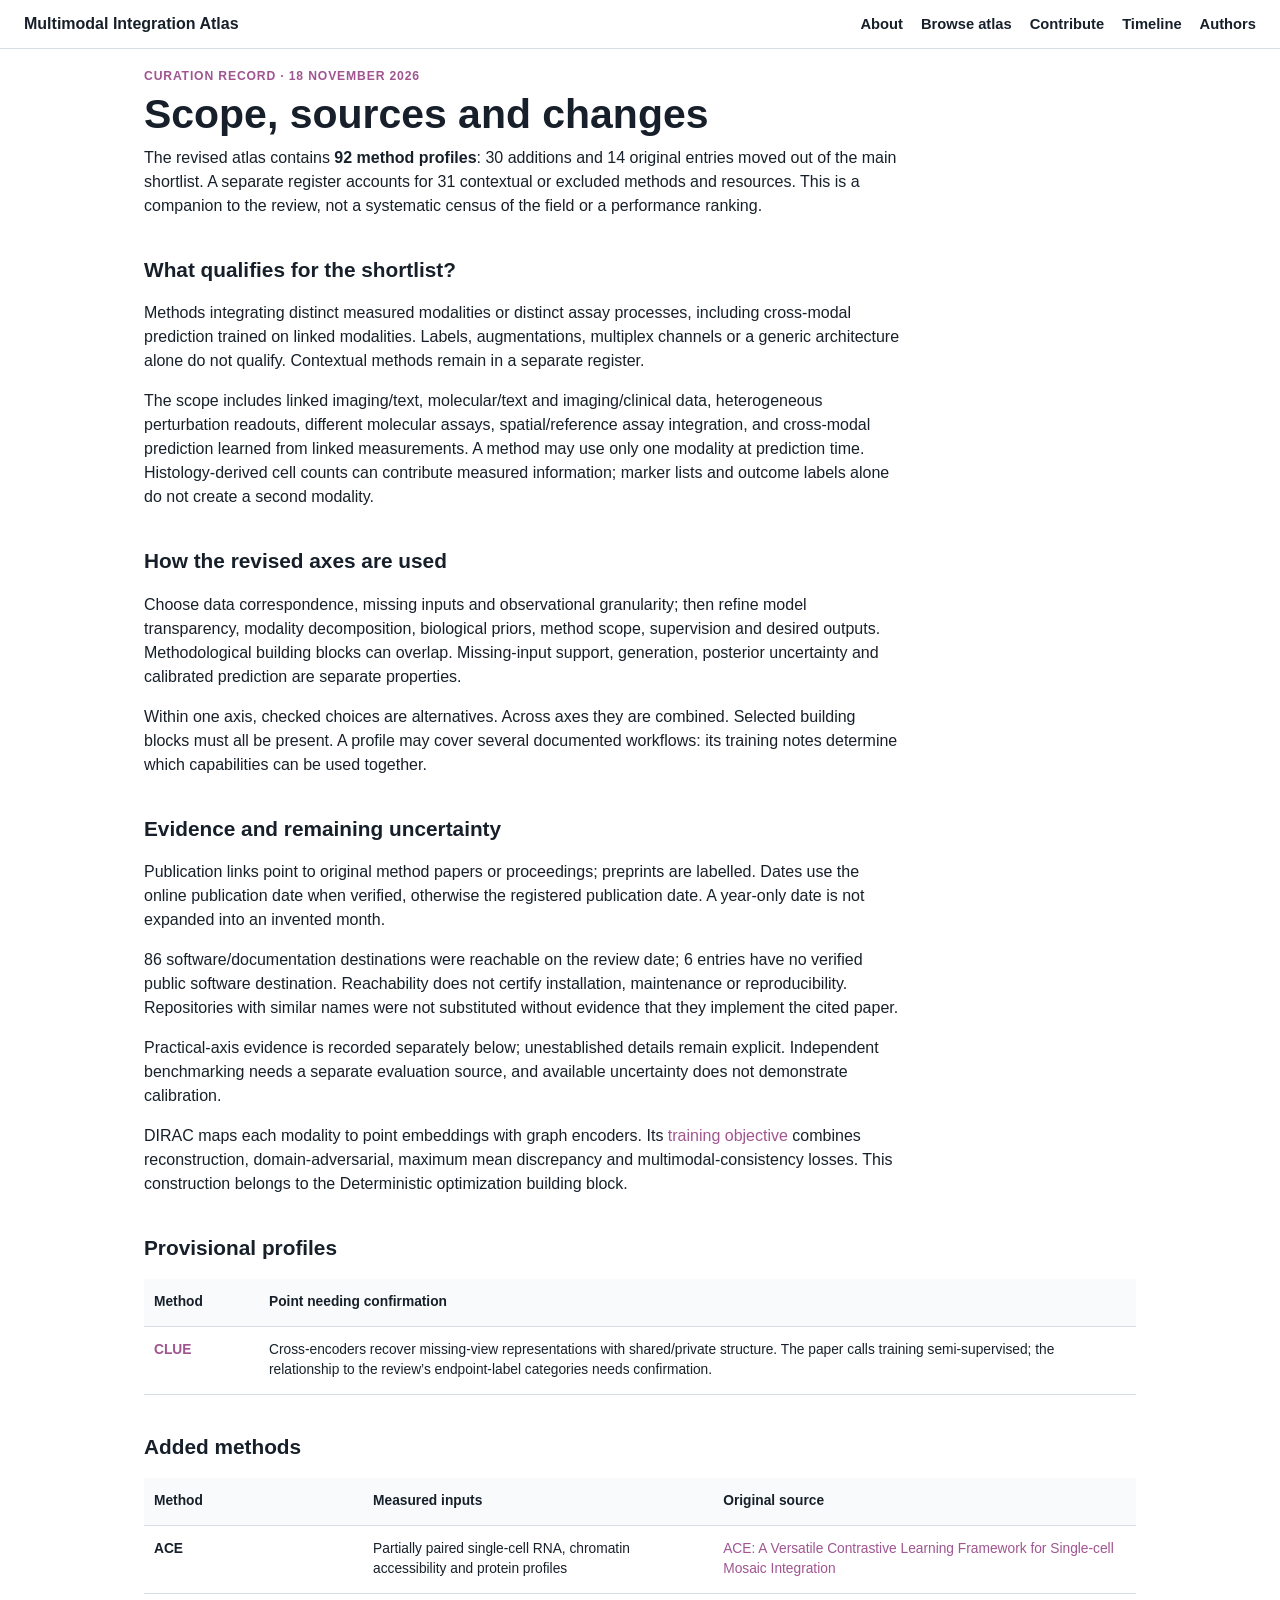
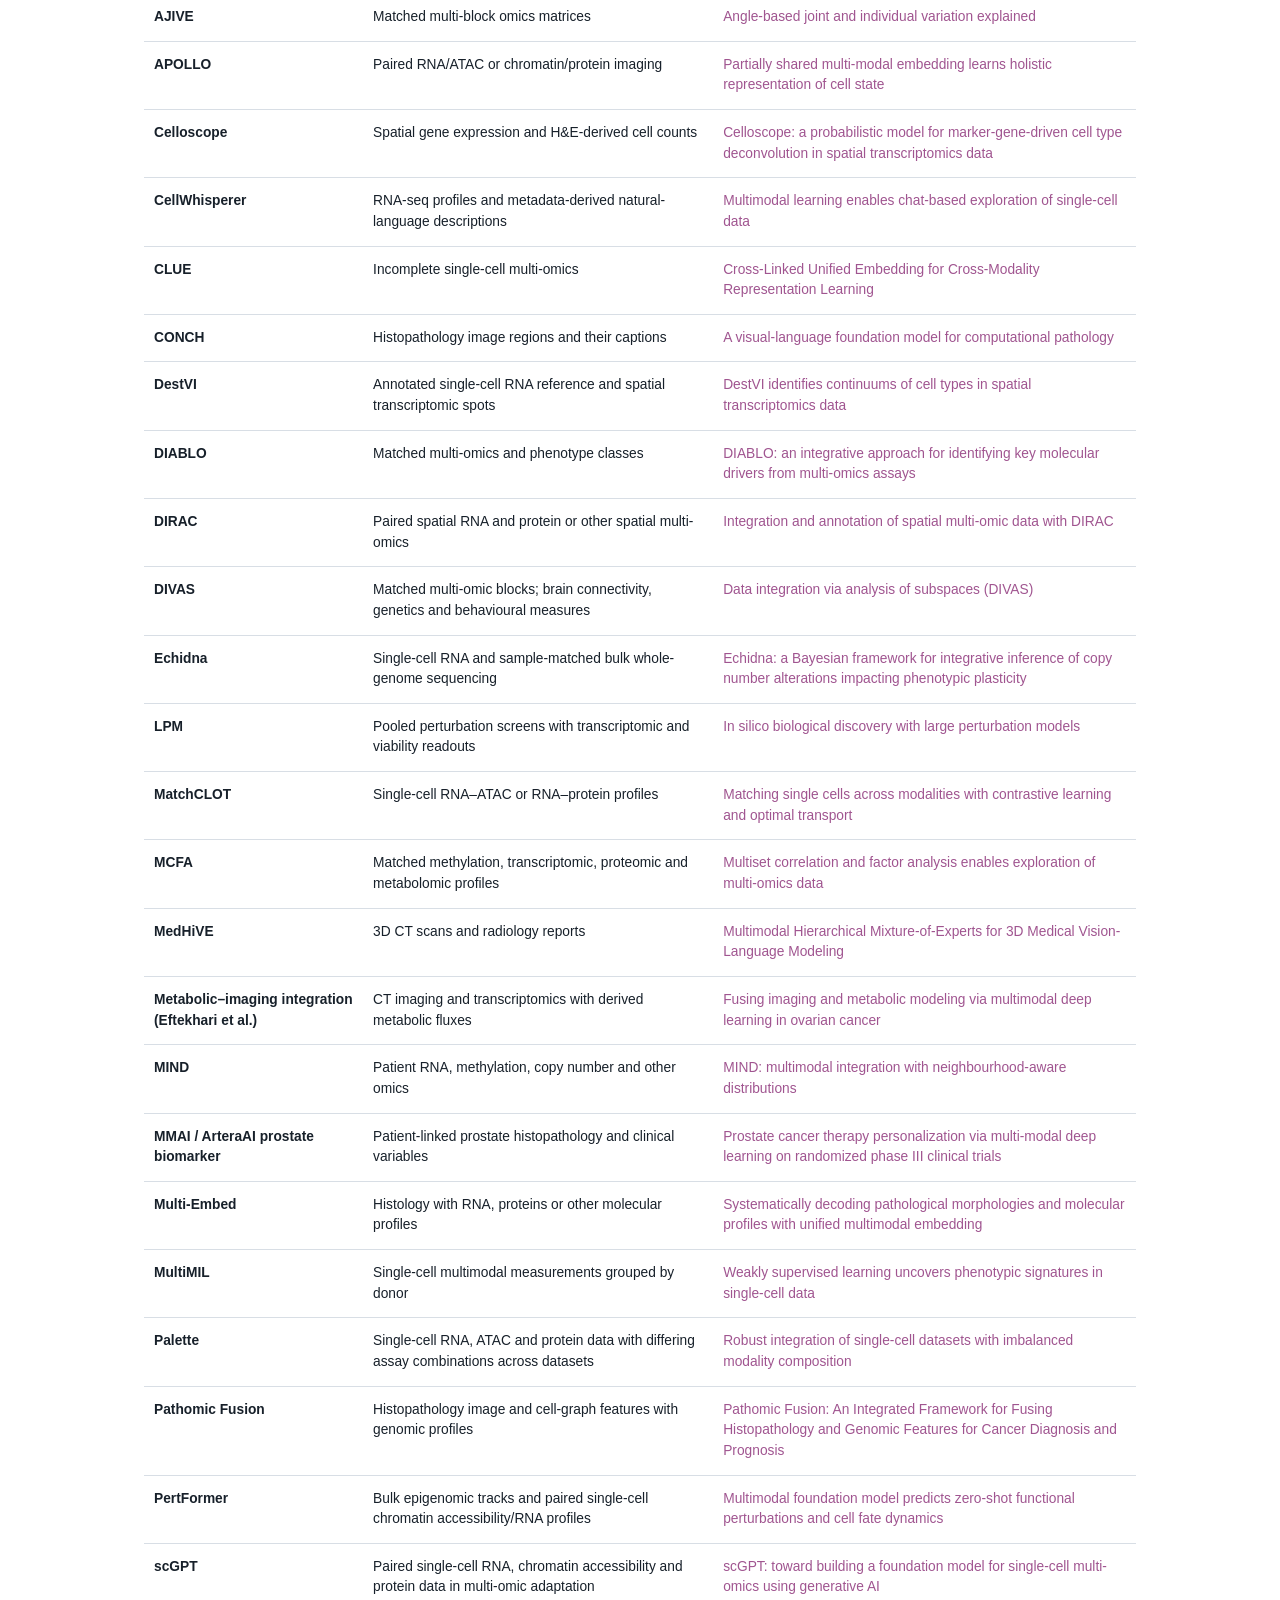
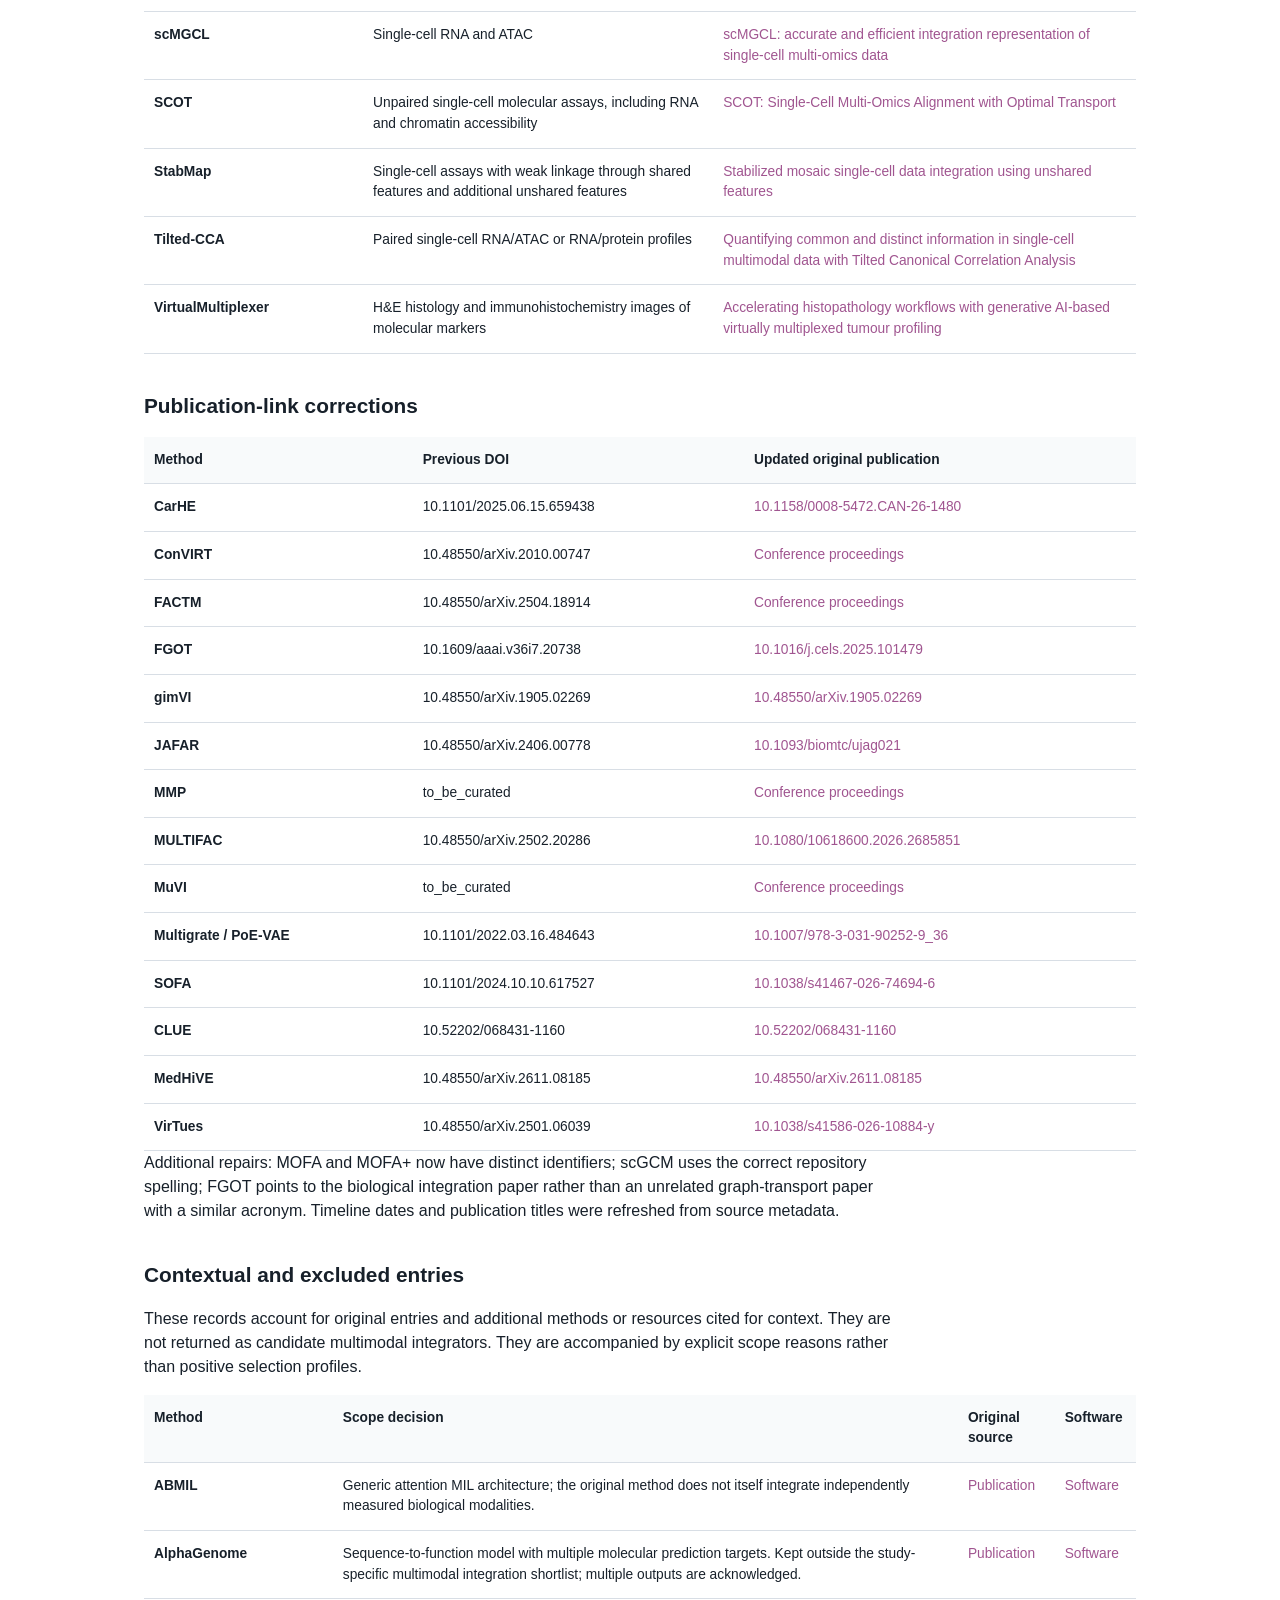
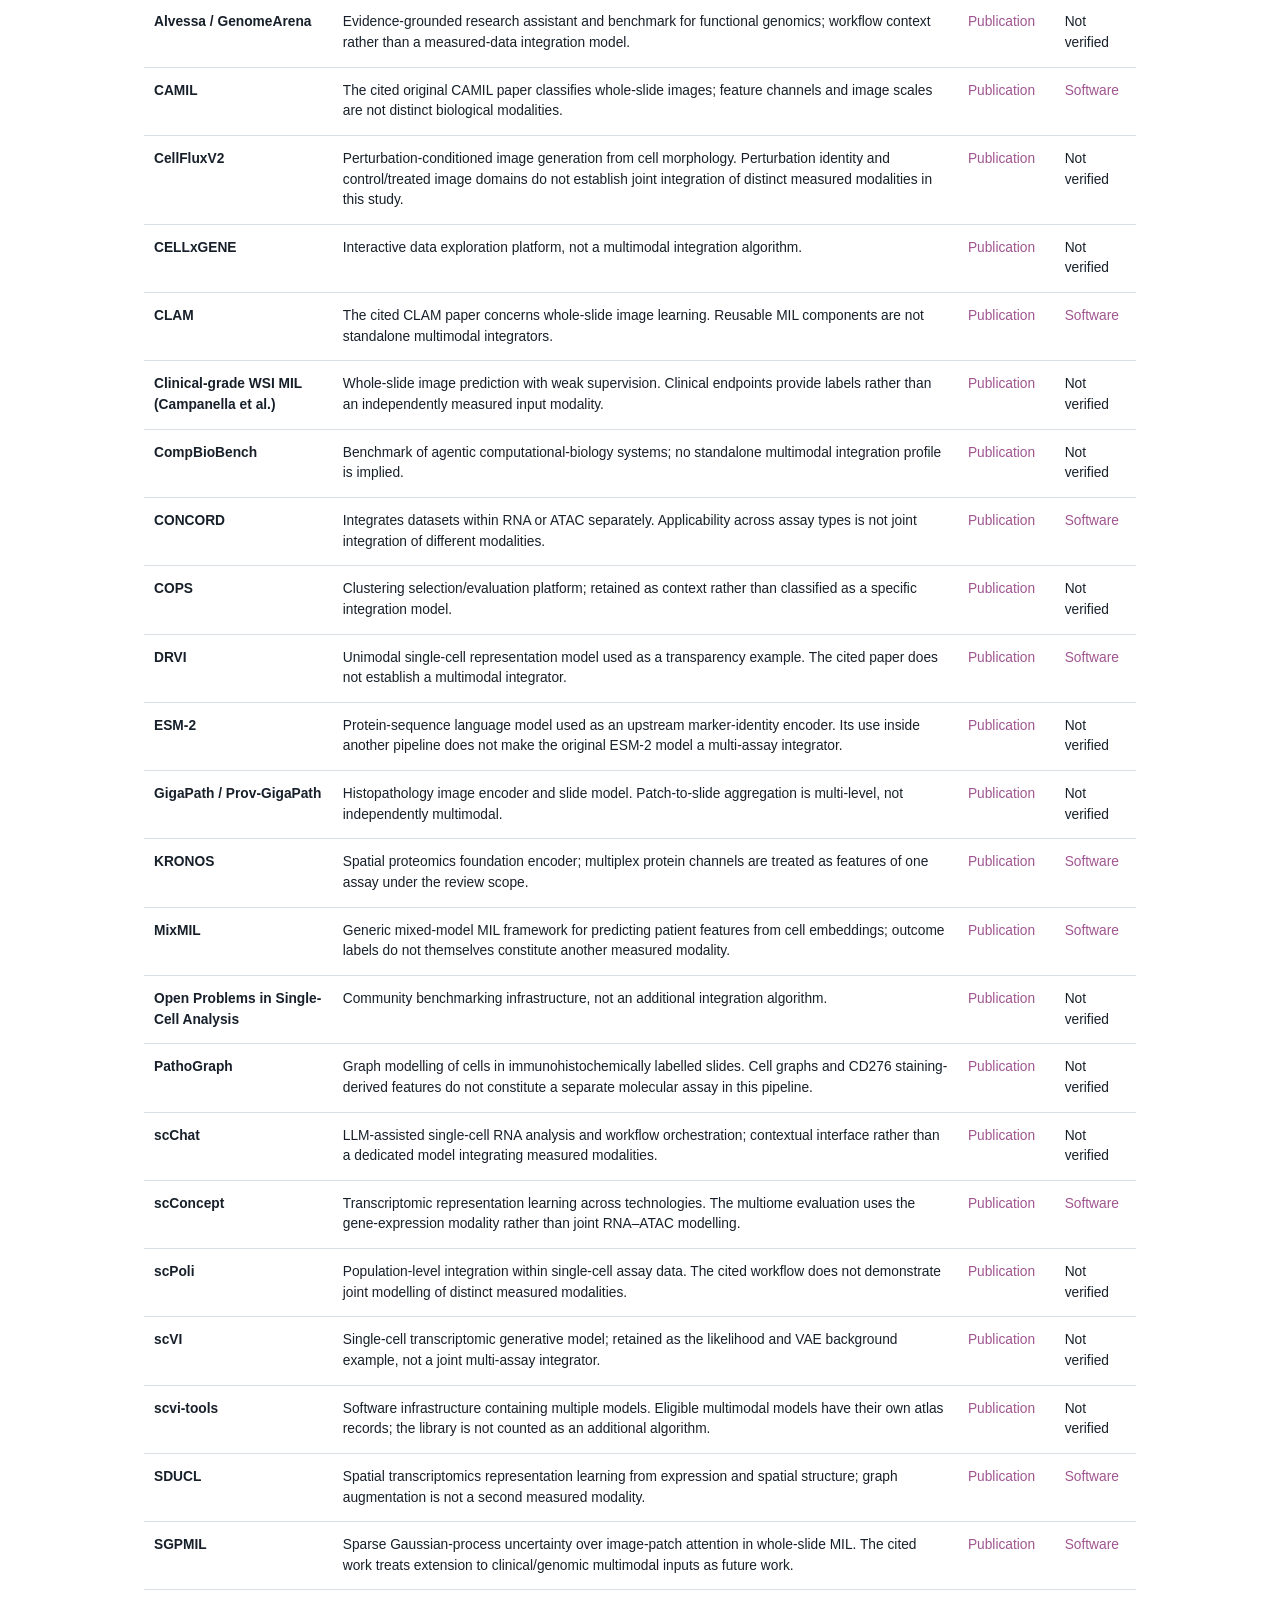
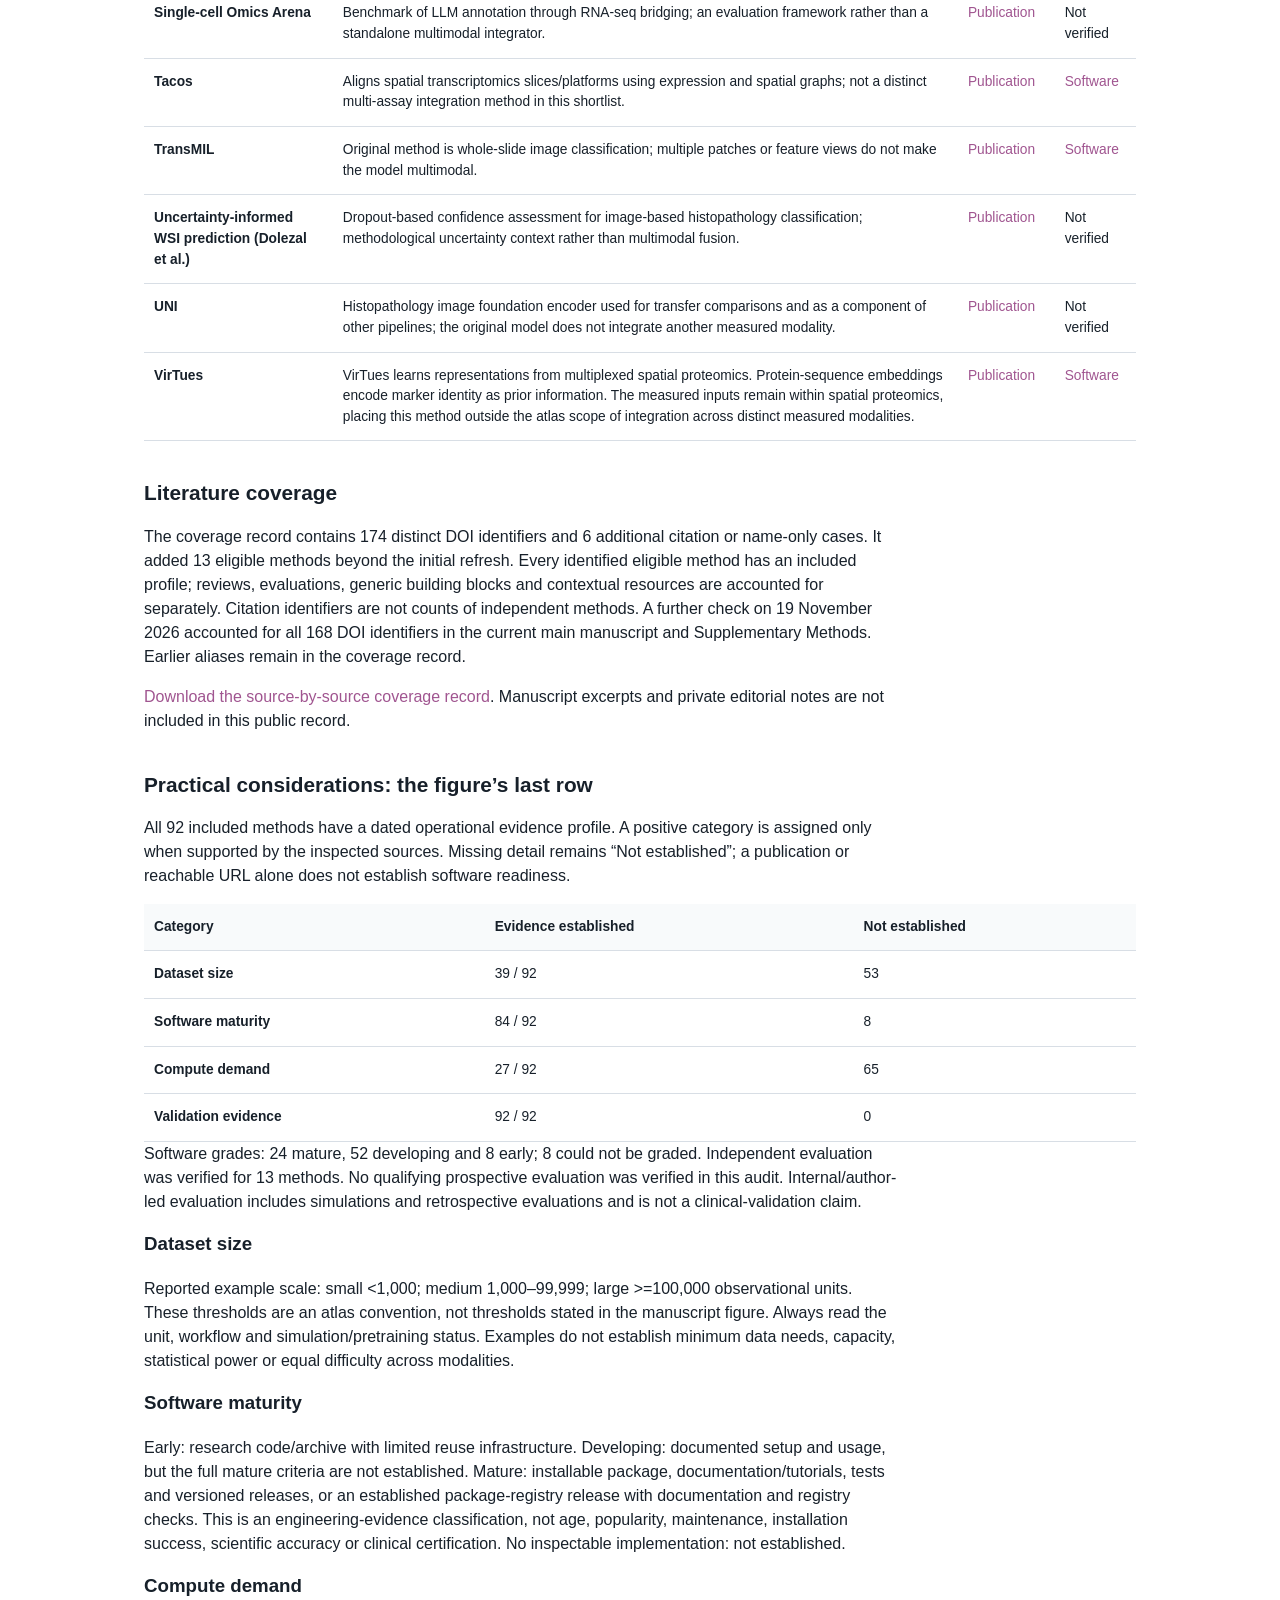
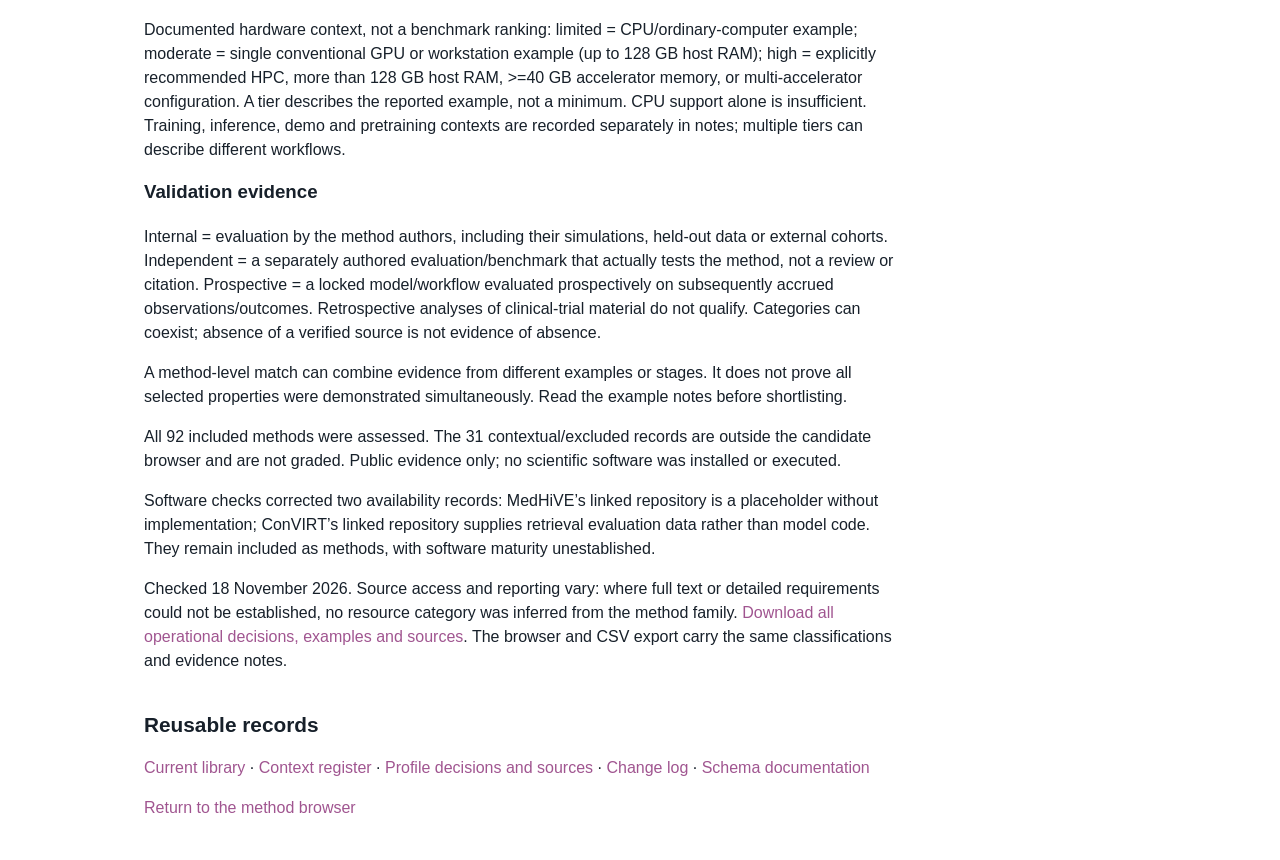
==== commit ddd82196: "docs: clarify VirTues exclusion rationale" ====
--- a/curation.html
+++ b/curation.html
@@ -24,4 +24,4 @@
 <h2>Evidence and remaining uncertainty</h2><p>Publication links point to original method papers or proceedings; preprints are labelled. Dates use the online publication date when verified, otherwise the registered publication date. A year-only date is not expanded into an invented month.</p>
 <p>86 software/documentation destinations were reachable on the review date; 6 entries have no verified public software destination. Reachability does not certify installation, maintenance or reproducibility. Repositories with similar names were not substituted without evidence that they implement the cited paper.</p>
 <p>Practical-axis evidence is recorded separately below; unestablished details remain explicit. Independent benchmarking needs a separate evaluation source, and available uncertainty does not demonstrate calibration.</p>
-<p>DIRAC maps each modality to point embeddings with graph encoders. Its <a href="https://www.nature.com/articles/s41592-026-03282-9.pdf" target="_blank" rel="noopener noreferrer">training objective</a> combines reconstruction, domain-adversarial, maximum mean discrepancy and multimodal-consistency losses. This construction belongs to the Deterministic optimization building block.</p><h2>Provisional profiles</h2><div class="table-scroll"><table class="curation-table"><thead><tr><th scope="col">Method</th><th scope="col">Point needing confirmation</th></tr></thead><tbody><tr><td><a href="https://papers.neurips.cc/paper_files/paper/2022/hash/662b1774ba8845fc1fa3d1fc0177ceeb-Abstract-Conference.html" target="_blank" rel="noopener noreferrer">CLUE</a></td><td>Cross-encoders recover missing-view representations with shared/private structure. The paper calls training semi-supervised; the relationship to the review’s endpoint-label categories needs confirmation.</td></tr></tbody></table></div><h2>Added methods</h2><div class="table-scroll"><table class="curation-table"><thead><tr><th scope="col">Method</th><th scope="col">Measured inputs</th><th scope="col">Original source</th></tr></thead><tbody><tr><td>ACE</td><td>Partially paired single-cell RNA, chromatin accessibility and protein profiles</td><td><a href="https://doi.org/10.1093/gpbjnl/qzaf062" target="_blank" rel="noopener noreferrer">ACE: A Versatile Contrastive Learning Framework for Single-cell Mosaic Integration</a></td></tr><tr><td>AJIVE</td><td>Matched multi-block omics matrices</td><td><a href="https://doi.org/10.1016/j.jmva.2018.03.008" target="_blank" rel="noopener noreferrer">Angle-based joint and individual variation explained</a></td></tr><tr><td>APOLLO</td><td>Paired RNA/ATAC or chromatin/protein imaging</td><td><a href="https://doi.org/10.1038/s43588-025-00948-w" target="_blank" rel="noopener noreferrer">Partially shared multi-modal embedding learns holistic representation of cell state</a></td></tr><tr><td>Celloscope</td><td>Spatial gene expression and H&amp;E-derived cell counts</td><td><a href="https://doi.org/10.1186/s13059-023-02951-8" target="_blank" rel="noopener noreferrer">Celloscope: a probabilistic model for marker-gene-driven cell type deconvolution in spatial transcriptomics data</a></td></tr><tr><td>CellWhisperer</td><td>RNA-seq profiles and metadata-derived natural-language descriptions</td><td><a href="https://doi.org/10.1038/s41587-025-02857-9" target="_blank" rel="noopener noreferrer">Multimodal learning enables chat-based exploration of single-cell data</a></td></tr><tr><td>CLUE</td><td>Incomplete single-cell multi-omics</td><td><a href="https://papers.neurips.cc/paper_files/paper/2022/hash/662b1774ba8845fc1fa3d1fc0177ceeb-Abstract-Conference.html" target="_blank" rel="noopener noreferrer">Cross-Linked Unified Embedding for Cross-Modality Representation Learning</a></td></tr><tr><td>CONCH</td><td>Histopathology image regions and their captions</td><td><a href="https://doi.org/10.1038/s41591-024-02856-4" target="_blank" rel="noopener noreferrer">A visual-language foundation model for computational pathology</a></td></tr><tr><td>DestVI</td><td>Annotated single-cell RNA reference and spatial transcriptomic spots</td><td><a href="https://doi.org/10.1038/s41587-022-01272-8" target="_blank" rel="noopener noreferrer">DestVI identifies continuums of cell types in spatial transcriptomics data</a></td></tr><tr><td>DIABLO</td><td>Matched multi-omics and phenotype classes</td><td><a href="https://doi.org/10.1093/bioinformatics/bty1054" target="_blank" rel="noopener noreferrer">DIABLO: an integrative approach for identifying key molecular drivers from multi-omics assays</a></td></tr><tr><td>DIRAC</td><td>Paired spatial RNA and protein or other spatial multi-omics</td><td><a href="https://doi.org/10.1038/s41592-026-03282-9" target="_blank" rel="noopener noreferrer">Integration and annotation of spatial multi-omic data with DIRAC</a></td></tr><tr><td>DIVAS</td><td>Matched multi-omic blocks; brain connectivity, genetics and behavioural measures</td><td><a href="https://doi.org/10.1007/s11749-024-00923-z" target="_blank" rel="noopener noreferrer">Data integration via analysis of subspaces (DIVAS)</a></td></tr><tr><td>Echidna</td><td>Single-cell RNA and sample-matched bulk whole-genome sequencing</td><td><a href="https://doi.org/10.1038/s41592-026-03279-4" target="_blank" rel="noopener noreferrer">Echidna: a Bayesian framework for integrative inference of copy number alterations impacting phenotypic plasticity</a></td></tr><tr><td>LPM</td><td>Pooled perturbation screens with transcriptomic and viability readouts</td><td><a href="https://doi.org/10.1038/s43588-025-00870-1" target="_blank" rel="noopener noreferrer">In silico biological discovery with large perturbation models</a></td></tr><tr><td>MatchCLOT</td><td>Single-cell RNA–ATAC or RNA–protein profiles</td><td><a href="https://doi.org/10.1093/bib/bbad130" target="_blank" rel="noopener noreferrer">Matching single cells across modalities with contrastive learning and optimal transport</a></td></tr><tr><td>MCFA</td><td>Matched methylation, transcriptomic, proteomic and metabolomic profiles</td><td><a href="https://doi.org/10.1016/j.xgen.2023.100359" target="_blank" rel="noopener noreferrer">Multiset correlation and factor analysis enables exploration of multi-omics data</a></td></tr><tr><td>MedHiVE</td><td>3D CT scans and radiology reports</td><td><a href="https://arxiv.org/abs/2611.08185" target="_blank" rel="noopener noreferrer">Multimodal Hierarchical Mixture-of-Experts for 3D Medical Vision-Language Modeling</a></td></tr><tr><td>Metabolic–imaging integration (Eftekhari et al.)</td><td>CT imaging and transcriptomics with derived metabolic fluxes</td><td><a href="https://doi.org/10.1016/j.cels.2026.101594" target="_blank" rel="noopener noreferrer">Fusing imaging and metabolic modeling via multimodal deep learning in ovarian cancer</a></td></tr><tr><td>MIND</td><td>Patient RNA, methylation, copy number and other omics</td><td><a href="https://doi.org/10.1038/s41467-026-74413-1" target="_blank" rel="noopener noreferrer">MIND: multimodal integration with neighbourhood-aware distributions</a></td></tr><tr><td>MMAI / ArteraAI prostate biomarker</td><td>Patient-linked prostate histopathology and clinical variables</td><td><a href="https://doi.org/10.1038/s41746-022-00613-w" target="_blank" rel="noopener noreferrer">Prostate cancer therapy personalization via multi-modal deep learning on randomized phase III clinical trials</a></td></tr><tr><td>Multi-Embed</td><td>Histology with RNA, proteins or other molecular profiles</td><td><a href="https://doi.org/10.1038/s41592-026-03070-5" target="_blank" rel="noopener noreferrer">Systematically decoding pathological morphologies and molecular profiles with unified multimodal embedding</a></td></tr><tr><td>MultiMIL</td><td>Single-cell multimodal measurements grouped by donor</td><td><a href="https://doi.org/10.1101/2024.07.29.605625" target="_blank" rel="noopener noreferrer">Weakly supervised learning uncovers phenotypic signatures in single-cell data</a></td></tr><tr><td>Palette</td><td>Single-cell RNA, ATAC and protein data with differing assay combinations across datasets</td><td><a href="https://doi.org/10.1038/s41467-026-72933-4" target="_blank" rel="noopener noreferrer">Robust integration of single-cell datasets with imbalanced modality composition</a></td></tr><tr><td>Pathomic Fusion</td><td>Histopathology image and cell-graph features with genomic profiles</td><td><a href="https://doi.org/10.1109/TMI.2020.3021387" target="_blank" rel="noopener noreferrer">Pathomic Fusion: An Integrated Framework for Fusing Histopathology and Genomic Features for Cancer Diagnosis and Prognosis</a></td></tr><tr><td>PertFormer</td><td>Bulk epigenomic tracks and paired single-cell chromatin accessibility/RNA profiles</td><td><a href="https://doi.org/10.1101/2024.12.19.629561" target="_blank" rel="noopener noreferrer">Multimodal foundation model predicts zero-shot functional perturbations and cell fate dynamics</a></td></tr><tr><td>scGPT</td><td>Paired single-cell RNA, chromatin accessibility and protein data in multi-omic adaptation</td><td><a href="https://doi.org/10.1038/s41592-024-02201-0" target="_blank" rel="noopener noreferrer">scGPT: toward building a foundation model for single-cell multi-omics using generative AI</a></td></tr><tr><td>scMGCL</td><td>Single-cell RNA and ATAC</td><td><a href="https://doi.org/10.1093/bioinformatics/btaf392" target="_blank" rel="noopener noreferrer">scMGCL: accurate and efficient integration representation of single-cell multi-omics data</a></td></tr><tr><td>SCOT</td><td>Unpaired single-cell molecular assays, including RNA and chromatin accessibility</td><td><a href="https://doi.org/10.1089/cmb.2021.0446" target="_blank" rel="noopener noreferrer">SCOT: Single-Cell Multi-Omics Alignment with Optimal Transport</a></td></tr><tr><td>StabMap</td><td>Single-cell assays with weak linkage through shared features and additional unshared features</td><td><a href="https://doi.org/10.1038/s41587-023-01766-z" target="_blank" rel="noopener noreferrer">Stabilized mosaic single-cell data integration using unshared features</a></td></tr><tr><td>Tilted-CCA</td><td>Paired single-cell RNA/ATAC or RNA/protein profiles</td><td><a href="https://doi.org/10.1073/pnas.2303647120" target="_blank" rel="noopener noreferrer">Quantifying common and distinct information in single-cell multimodal data with Tilted Canonical Correlation Analysis</a></td></tr><tr><td>VirtualMultiplexer</td><td>H&amp;E histology and immunohistochemistry images of molecular markers</td><td><a href="https://doi.org/10.1038/s42256-024-00889-5" target="_blank" rel="noopener noreferrer">Accelerating histopathology workflows with generative AI-based virtually multiplexed tumour profiling</a></td></tr></tbody></table></div><h2>Publication-link corrections</h2><div class="table-scroll"><table class="curation-table"><thead><tr><th scope="col">Method</th><th scope="col">Previous DOI</th><th scope="col">Updated original publication</th></tr></thead><tbody><tr><td>CarHE</td><td>10.1101/2025.06.15.659438</td><td><a href="https://doi.org/10.1158/0008-5472.CAN-26-1480" target="_blank" rel="noopener noreferrer">10.1158/0008-5472.CAN-26-1480</a></td></tr><tr><td>ConVIRT</td><td>10.48550/arXiv.2010.00747</td><td><a href="https://proceedings.mlr.press/v182/zhang22a.html" target="_blank" rel="noopener noreferrer">Conference proceedings</a></td></tr><tr><td>FACTM</td><td>10.48550/arXiv.2504.18914</td><td><a href="https://proceedings.mlr.press/v258/lazecka25a.html" target="_blank" rel="noopener noreferrer">Conference proceedings</a></td></tr><tr><td>FGOT</td><td>10.1609/aaai.v36i7.20738</td><td><a href="https://doi.org/10.1016/j.cels.2025.101479" target="_blank" rel="noopener noreferrer">10.1016/j.cels.2025.101479</a></td></tr><tr><td>gimVI</td><td>10.48550/arXiv.1905.02269</td><td><a href="https://arxiv.org/abs/1905.02269" target="_blank" rel="noopener noreferrer">10.48550/arXiv.1905.02269</a></td></tr><tr><td>JAFAR</td><td>10.48550/arXiv.2406.00778</td><td><a href="https://doi.org/10.1093/biomtc/ujag021" target="_blank" rel="noopener noreferrer">10.1093/biomtc/ujag021</a></td></tr><tr><td>MMP</td><td>to_be_curated</td><td><a href="https://proceedings.mlr.press/v235/song24b.html" target="_blank" rel="noopener noreferrer">Conference proceedings</a></td></tr><tr><td>MULTIFAC</td><td>10.48550/arXiv.2502.20286</td><td><a href="https://doi.org/10.1080/10618600.2026.2685851" target="_blank" rel="noopener noreferrer">10.1080/10618600.2026.2685851</a></td></tr><tr><td>MuVI</td><td>to_be_curated</td><td><a href="https://proceedings.mlr.press/v206/qoku23a.html" target="_blank" rel="noopener noreferrer">Conference proceedings</a></td></tr><tr><td>Multigrate / PoE-VAE</td><td>10.1101/2022.03.16.484643</td><td><a href="https://doi.org/10.1007/978-3-031-90252-9_36" target="_blank" rel="noopener noreferrer">10.1007/978-3-031-90252-9_36</a></td></tr><tr><td>SOFA</td><td>10.1101/2024.10.10.617527</td><td><a href="https://doi.org/10.1038/s41467-026-74694-6" target="_blank" rel="noopener noreferrer">10.1038/s41467-026-74694-6</a></td></tr><tr><td>CLUE</td><td>10.52202/068431-1160</td><td><a href="https://papers.neurips.cc/paper_files/paper/2022/hash/662b1774ba8845fc1fa3d1fc0177ceeb-Abstract-Conference.html" target="_blank" rel="noopener noreferrer">10.52202/068431-1160</a></td></tr><tr><td>MedHiVE</td><td>10.48550/arXiv.2611.08185</td><td><a href="https://arxiv.org/abs/2611.08185" target="_blank" rel="noopener noreferrer">10.48550/arXiv.2611.08185</a></td></tr><tr><td>VirTues</td><td>10.48550/arXiv.2501.06039</td><td><a href="https://doi.org/10.1038/s41586-026-10884-y" target="_blank" rel="noopener noreferrer">10.1038/s41586-026-10884-y</a></td></tr></tbody></table></div><p>Additional repairs: MOFA and MOFA+ now have distinct identifiers; scGCM uses the correct repository spelling; FGOT points to the biological integration paper rather than an unrelated graph-transport paper with a similar acronym. Timeline dates and publication titles were refreshed from source metadata.</p><h2>Contextual and excluded entries</h2><p>These records account for original entries and additional methods or resources cited for context. They are not returned as candidate multimodal integrators. They are accompanied by explicit scope reasons rather than positive selection profiles.</p><div class="table-scroll"><table class="curation-table"><thead><tr><th scope="col">Method</th><th scope="col">Scope decision</th><th scope="col">Original source</th><th scope="col">Software</th></tr></thead><tbody><tr><td>ABMIL</td><td>Generic attention MIL architecture; the original method does not itself integrate independently measured biological modalities.</td><td><a href="https://doi.org/10.48550/arXiv.1802.04712" target="_blank" rel="noopener noreferrer">Publication</a></td><td><a href="https://github.com/AMLab-Amsterdam/AttentionDeepMIL" target="_blank" rel="noopener noreferrer">Software</a></td></tr><tr><td>AlphaGenome</td><td>Sequence-to-function model with multiple molecular prediction targets. Kept outside the study-specific multimodal integration shortlist; multiple outputs are acknowledged.</td><td><a href="https://doi.org/10.1038/s41586-025-10014-0" target="_blank" rel="noopener noreferrer">Publication</a></td><td><a href="https://github.com/google-deepmind/alphagenome_research" target="_blank" rel="noopener noreferrer">Software</a></td></tr><tr><td>Alvessa / GenomeArena</td><td>Evidence-grounded research assistant and benchmark for functional genomics; workflow context rather than a measured-data integration model.</td><td><a href="https://doi.org/10.64898/2025.12.30.697073" target="_blank" rel="noopener noreferrer">Publication</a></td><td>Not verified</td></tr><tr><td>CAMIL</td><td>The cited original CAMIL paper classifies whole-slide images; feature channels and image scales are not distinct biological modalities.</td><td><a href="https://doi.org/10.1093/bioinformatics/btaf024" target="_blank" rel="noopener noreferrer">Publication</a></td><td><a href="https://github.com/maojy0914/CAMIL" target="_blank" rel="noopener noreferrer">Software</a></td></tr><tr><td>CellFluxV2</td><td>Perturbation-conditioned image generation from cell morphology. Perturbation identity and control/treated image domains do not establish joint integration of distinct measured modalities in this study.</td><td><a href="https://doi.org/10.64898/2026.01.19.696785" target="_blank" rel="noopener noreferrer">Publication</a></td><td>Not verified</td></tr><tr><td>CELLxGENE</td><td>Interactive data exploration platform, not a multimodal integration algorithm.</td><td><a href="https://doi.org/10.1101/2021.04.05.438318" target="_blank" rel="noopener noreferrer">Publication</a></td><td>Not verified</td></tr><tr><td>CLAM</td><td>The cited CLAM paper concerns whole-slide image learning. Reusable MIL components are not standalone multimodal integrators.</td><td><a href="https://doi.org/10.1038/s41551-020-00682-w" target="_blank" rel="noopener noreferrer">Publication</a></td><td><a href="https://github.com/mahmoodlab/CLAM" target="_blank" rel="noopener noreferrer">Software</a></td></tr><tr><td>Clinical-grade WSI MIL (Campanella et al.)</td><td>Whole-slide image prediction with weak supervision. Clinical endpoints provide labels rather than an independently measured input modality.</td><td><a href="https://doi.org/10.1038/s41591-019-0508-1" target="_blank" rel="noopener noreferrer">Publication</a></td><td>Not verified</td></tr><tr><td>CompBioBench</td><td>Benchmark of agentic computational-biology systems; no standalone multimodal integration profile is implied.</td><td><a href="https://doi.org/10.64898/2026.04.06.716850" target="_blank" rel="noopener noreferrer">Publication</a></td><td>Not verified</td></tr><tr><td>CONCORD</td><td>Integrates datasets within RNA or ATAC separately. Applicability across assay types is not joint integration of different modalities.</td><td><a href="https://doi.org/10.1038/s41587-025-02950-z" target="_blank" rel="noopener noreferrer">Publication</a></td><td><a href="https://github.com/Gartner-Lab/Concord" target="_blank" rel="noopener noreferrer">Software</a></td></tr><tr><td>COPS</td><td>Clustering selection/evaluation platform; retained as context rather than classified as a specific integration model.</td><td><a href="https://doi.org/10.1371/journal.pcbi.1012275" target="_blank" rel="noopener noreferrer">Publication</a></td><td>Not verified</td></tr><tr><td>DRVI</td><td>Unimodal single-cell representation model used as a transparency example. The cited paper does not establish a multimodal integrator.</td><td><a href="https://doi.org/10.1101/2024.11.06.622266" target="_blank" rel="noopener noreferrer">Publication</a></td><td><a href="https://github.com/theislab/DRVI" target="_blank" rel="noopener noreferrer">Software</a></td></tr><tr><td>ESM-2</td><td>Protein-sequence language model used as an upstream marker-identity encoder. Its use inside another pipeline does not make the original ESM-2 model a multi-assay integrator.</td><td><a href="https://doi.org/10.1126/science.ade2574" target="_blank" rel="noopener noreferrer">Publication</a></td><td>Not verified</td></tr><tr><td>GigaPath / Prov-GigaPath</td><td>Histopathology image encoder and slide model. Patch-to-slide aggregation is multi-level, not independently multimodal.</td><td><a href="https://doi.org/10.1038/s41586-024-07441-w" target="_blank" rel="noopener noreferrer">Publication</a></td><td>Not verified</td></tr><tr><td>KRONOS</td><td>Spatial proteomics foundation encoder; multiplex protein channels are treated as features of one assay under the review scope.</td><td><a href="https://doi.org/10.48550/arXiv.2506.03373" target="_blank" rel="noopener noreferrer">Publication</a></td><td><a href="https://github.com/mahmoodlab/KRONOS" target="_blank" rel="noopener noreferrer">Software</a></td></tr><tr><td>MixMIL</td><td>Generic mixed-model MIL framework for predicting patient features from cell embeddings; outcome labels do not themselves constitute another measured modality.</td><td><a href="https://proceedings.mlr.press/v238/engelmann24a/engelmann24a.pdf" target="_blank" rel="noopener noreferrer">Publication</a></td><td><a href="https://github.com/AIH-SGML/mixmil" target="_blank" rel="noopener noreferrer">Software</a></td></tr><tr><td>Open Problems in Single-Cell Analysis</td><td>Community benchmarking infrastructure, not an additional integration algorithm.</td><td><a href="https://doi.org/10.1038/s41587-025-02694-w" target="_blank" rel="noopener noreferrer">Publication</a></td><td>Not verified</td></tr><tr><td>PathoGraph</td><td>Graph modelling of cells in immunohistochemically labelled slides. Cell graphs and CD276 staining-derived features do not constitute a separate molecular assay in this pipeline.</td><td><a href="https://doi.org/10.3390/cancers16040750" target="_blank" rel="noopener noreferrer">Publication</a></td><td>Not verified</td></tr><tr><td>scChat</td><td>LLM-assisted single-cell RNA analysis and workflow orchestration; contextual interface rather than a dedicated model integrating measured modalities.</td><td><a href="https://doi.org/10.1002/aic.70285" target="_blank" rel="noopener noreferrer">Publication</a></td><td>Not verified</td></tr><tr><td>scConcept</td><td>Transcriptomic representation learning across technologies. The multiome evaluation uses the gene-expression modality rather than joint RNA–ATAC modelling.</td><td><a href="https://doi.org/10.1101/2025.10.14.682419" target="_blank" rel="noopener noreferrer">Publication</a></td><td><a href="https://github.com/theislab/scConcept" target="_blank" rel="noopener noreferrer">Software</a></td></tr><tr><td>scPoli</td><td>Population-level integration within single-cell assay data. The cited workflow does not demonstrate joint modelling of distinct measured modalities.</td><td><a href="https://doi.org/10.1038/s41592-023-02035-2" target="_blank" rel="noopener noreferrer">Publication</a></td><td>Not verified</td></tr><tr><td>scVI</td><td>Single-cell transcriptomic generative model; retained as the likelihood and VAE background example, not a joint multi-assay integrator.</td><td><a href="https://doi.org/10.1038/s41592-018-0229-2" target="_blank" rel="noopener noreferrer">Publication</a></td><td>Not verified</td></tr><tr><td>scvi-tools</td><td>Software infrastructure containing multiple models. Eligible multimodal models have their own atlas records; the library is not counted as an additional algorithm.</td><td><a href="https://doi.org/10.1038/s41587-021-01206-w" target="_blank" rel="noopener noreferrer">Publication</a></td><td>Not verified</td></tr><tr><td>SDUCL</td><td>Spatial transcriptomics representation learning from expression and spatial structure; graph augmentation is not a second measured modality.</td><td><a href="https://doi.org/10.1093/bioinformatics/btae663" target="_blank" rel="noopener noreferrer">Publication</a></td><td><a href="https://github.com/WeiMin-Li-visual/SDUCL" target="_blank" rel="noopener noreferrer">Software</a></td></tr><tr><td>SGPMIL</td><td>Sparse Gaussian-process uncertainty over image-patch attention in whole-slide MIL. The cited work treats extension to clinical/genomic multimodal inputs as future work.</td><td><a href="https://doi.org/10.1109/WACV61042.2026.00057" target="_blank" rel="noopener noreferrer">Publication</a></td><td><a href="https://github.com/mandlos/SGPMIL" target="_blank" rel="noopener noreferrer">Software</a></td></tr><tr><td>Single-cell Omics Arena</td><td>Benchmark of LLM annotation through RNA-seq bridging; an evaluation framework rather than a standalone multimodal integrator.</td><td><a href="https://doi.org/10.1093/bib/bbaf622" target="_blank" rel="noopener noreferrer">Publication</a></td><td>Not verified</td></tr><tr><td>Tacos</td><td>Aligns spatial transcriptomics slices/platforms using expression and spatial graphs; not a distinct multi-assay integration method in this shortlist.</td><td><a href="https://doi.org/10.1371/journal.pcbi.1012948" target="_blank" rel="noopener noreferrer">Publication</a></td><td><a href="https://github.com/0617spec/tacos" target="_blank" rel="noopener noreferrer">Software</a></td></tr><tr><td>TransMIL</td><td>Original method is whole-slide image classification; multiple patches or feature views do not make the model multimodal.</td><td><a href="https://doi.org/10.48550/arXiv.2106.00908" target="_blank" rel="noopener noreferrer">Publication</a></td><td><a href="https://github.com/szc19990412/TransMIL" target="_blank" rel="noopener noreferrer">Software</a></td></tr><tr><td>Uncertainty-informed WSI prediction (Dolezal et al.)</td><td>Dropout-based confidence assessment for image-based histopathology classification; methodological uncertainty context rather than multimodal fusion.</td><td><a href="https://doi.org/10.1038/s41467-022-34025-x" target="_blank" rel="noopener noreferrer">Publication</a></td><td>Not verified</td></tr><tr><td>UNI</td><td>Histopathology image foundation encoder used for transfer comparisons and as a component of other pipelines; the original model does not integrate another measured modality.</td><td><a href="https://doi.org/10.1038/s41591-024-02857-3" target="_blank" rel="noopener noreferrer">Publication</a></td><td>Not verified</td></tr><tr><td>VirTues</td><td>Excluded according to the author’s scope decision: spatial proteomics representation learning is not a multimodal integration method for this atlas.</td><td><a href="https://doi.org/10.1038/s41586-026-10884-y" target="_blank" rel="noopener noreferrer">Publication</a></td><td><a href="https://github.com/bunnelab/virtues" target="_blank" rel="noopener noreferrer">Software</a></td></tr></tbody></table></div><h2>Literature coverage</h2><p>The coverage record contains 174 distinct DOI identifiers and 6 additional citation or name-only cases. It added 13 eligible methods beyond the initial refresh. Every identified eligible method has an included profile; reviews, evaluations, generic building blocks and contextual resources are accounted for separately. Citation identifiers are not counts of independent methods. A further check on 19 November 2026 accounted for all 168 DOI identifiers in the current main manuscript and Supplementary Methods. Earlier aliases remain in the coverage record.</p><p><a href="data/literature-coverage.json">Download the source-by-source coverage record</a>. Manuscript excerpts and private editorial notes are not included in this public record.</p><section id="practical"><h2>Practical considerations: the figure’s last row</h2><p>All 92 included methods have a dated operational evidence profile. A positive category is assigned only when supported by the inspected sources. Missing detail remains “Not established”; a publication or reachable URL alone does not establish software readiness.</p><div class="table-scroll"><table class="curation-table"><thead><tr><th>Category</th><th>Evidence established</th><th>Not established</th></tr></thead><tbody><tr><td>Dataset size</td><td>39 / 92</td><td>53</td></tr><tr><td>Software maturity</td><td>84 / 92</td><td>8</td></tr><tr><td>Compute demand</td><td>27 / 92</td><td>65</td></tr><tr><td>Validation evidence</td><td>92 / 92</td><td>0</td></tr></tbody></table></div><p>Software grades: 24 mature, 52 developing and 8 early; 8 could not be graded. Independent evaluation was verified for 13 methods. No qualifying prospective evaluation was verified in this audit. Internal/author-led evaluation includes simulations and retrospective evaluations and is not a clinical-validation claim.</p><h3>Dataset size</h3><p>Reported example scale: small &lt;1,000; medium 1,000–99,999; large &gt;=100,000 observational units. These thresholds are an atlas convention, not thresholds stated in the manuscript figure. Always read the unit, workflow and simulation/pretraining status. Examples do not establish minimum data needs, capacity, statistical power or equal difficulty across modalities.</p><h3>Software maturity</h3><p>Early: research code/archive with limited reuse infrastructure. Developing: documented setup and usage, but the full mature criteria are not established. Mature: installable package, documentation/tutorials, tests and versioned releases, or an established package-registry release with documentation and registry checks. This is an engineering-evidence classification, not age, popularity, maintenance, installation success, scientific accuracy or clinical certification. No inspectable implementation: not established.</p><h3>Compute demand</h3><p>Documented hardware context, not a benchmark ranking: limited = CPU/ordinary-computer example; moderate = single conventional GPU or workstation example (up to 128 GB host RAM); high = explicitly recommended HPC, more than 128 GB host RAM, &gt;=40 GB accelerator memory, or multi-accelerator configuration. A tier describes the reported example, not a minimum. CPU support alone is insufficient. Training, inference, demo and pretraining contexts are recorded separately in notes; multiple tiers can describe different workflows.</p><h3>Validation evidence</h3><p>Internal = evaluation by the method authors, including their simulations, held-out data or external cohorts. Independent = a separately authored evaluation/benchmark that actually tests the method, not a review or citation. Prospective = a locked model/workflow evaluated prospectively on subsequently accrued observations/outcomes. Retrospective analyses of clinical-trial material do not qualify. Categories can coexist; absence of a verified source is not evidence of absence.</p><p>A method-level match can combine evidence from different examples or stages. It does not prove all selected properties were demonstrated simultaneously. Read the example notes before shortlisting.</p><p>All 92 included methods were assessed. The 31 contextual/excluded records are outside the candidate browser and are not graded. Public evidence only; no scientific software was installed or executed.</p><p>Software checks corrected two availability records: MedHiVE’s linked repository is a placeholder without implementation; ConVIRT’s linked repository supplies retrieval evaluation data rather than model code. They remain included as methods, with software maturity unestablished.</p><p>Checked 18 November 2026. Source access and reporting vary: where full text or detailed requirements could not be established, no resource category was inferred from the method family. <a href="data/operational-evidence.json">Download all operational decisions, examples and sources</a>. The browser and CSV export carry the same classifications and evidence notes.</p></section><h2>Reusable records</h2><p><a href="data/integration_methods_library.csv">Current library</a> · <a href="data/contextual_methods.csv">Context register</a> · <a href="data/classification-audit.json">Profile decisions and sources</a> · <a href="data/refresh-audit.json">Change log</a> · <a href="docs/schema.md">Schema documentation</a></p><p><a href="index.html#atlas">Return to the method browser</a></p></main><script src="atlas-core.js?v=2.1.20261119.2"></script><script src="app.js?v=2.1.20261119.2"></script></body></html>
+<p>DIRAC maps each modality to point embeddings with graph encoders. Its <a href="https://www.nature.com/articles/s41592-026-03282-9.pdf" target="_blank" rel="noopener noreferrer">training objective</a> combines reconstruction, domain-adversarial, maximum mean discrepancy and multimodal-consistency losses. This construction belongs to the Deterministic optimization building block.</p><h2>Provisional profiles</h2><div class="table-scroll"><table class="curation-table"><thead><tr><th scope="col">Method</th><th scope="col">Point needing confirmation</th></tr></thead><tbody><tr><td><a href="https://papers.neurips.cc/paper_files/paper/2022/hash/662b1774ba8845fc1fa3d1fc0177ceeb-Abstract-Conference.html" target="_blank" rel="noopener noreferrer">CLUE</a></td><td>Cross-encoders recover missing-view representations with shared/private structure. The paper calls training semi-supervised; the relationship to the review’s endpoint-label categories needs confirmation.</td></tr></tbody></table></div><h2>Added methods</h2><div class="table-scroll"><table class="curation-table"><thead><tr><th scope="col">Method</th><th scope="col">Measured inputs</th><th scope="col">Original source</th></tr></thead><tbody><tr><td>ACE</td><td>Partially paired single-cell RNA, chromatin accessibility and protein profiles</td><td><a href="https://doi.org/10.1093/gpbjnl/qzaf062" target="_blank" rel="noopener noreferrer">ACE: A Versatile Contrastive Learning Framework for Single-cell Mosaic Integration</a></td></tr><tr><td>AJIVE</td><td>Matched multi-block omics matrices</td><td><a href="https://doi.org/10.1016/j.jmva.2018.03.008" target="_blank" rel="noopener noreferrer">Angle-based joint and individual variation explained</a></td></tr><tr><td>APOLLO</td><td>Paired RNA/ATAC or chromatin/protein imaging</td><td><a href="https://doi.org/10.1038/s43588-025-00948-w" target="_blank" rel="noopener noreferrer">Partially shared multi-modal embedding learns holistic representation of cell state</a></td></tr><tr><td>Celloscope</td><td>Spatial gene expression and H&amp;E-derived cell counts</td><td><a href="https://doi.org/10.1186/s13059-023-02951-8" target="_blank" rel="noopener noreferrer">Celloscope: a probabilistic model for marker-gene-driven cell type deconvolution in spatial transcriptomics data</a></td></tr><tr><td>CellWhisperer</td><td>RNA-seq profiles and metadata-derived natural-language descriptions</td><td><a href="https://doi.org/10.1038/s41587-025-02857-9" target="_blank" rel="noopener noreferrer">Multimodal learning enables chat-based exploration of single-cell data</a></td></tr><tr><td>CLUE</td><td>Incomplete single-cell multi-omics</td><td><a href="https://papers.neurips.cc/paper_files/paper/2022/hash/662b1774ba8845fc1fa3d1fc0177ceeb-Abstract-Conference.html" target="_blank" rel="noopener noreferrer">Cross-Linked Unified Embedding for Cross-Modality Representation Learning</a></td></tr><tr><td>CONCH</td><td>Histopathology image regions and their captions</td><td><a href="https://doi.org/10.1038/s41591-024-02856-4" target="_blank" rel="noopener noreferrer">A visual-language foundation model for computational pathology</a></td></tr><tr><td>DestVI</td><td>Annotated single-cell RNA reference and spatial transcriptomic spots</td><td><a href="https://doi.org/10.1038/s41587-022-01272-8" target="_blank" rel="noopener noreferrer">DestVI identifies continuums of cell types in spatial transcriptomics data</a></td></tr><tr><td>DIABLO</td><td>Matched multi-omics and phenotype classes</td><td><a href="https://doi.org/10.1093/bioinformatics/bty1054" target="_blank" rel="noopener noreferrer">DIABLO: an integrative approach for identifying key molecular drivers from multi-omics assays</a></td></tr><tr><td>DIRAC</td><td>Paired spatial RNA and protein or other spatial multi-omics</td><td><a href="https://doi.org/10.1038/s41592-026-03282-9" target="_blank" rel="noopener noreferrer">Integration and annotation of spatial multi-omic data with DIRAC</a></td></tr><tr><td>DIVAS</td><td>Matched multi-omic blocks; brain connectivity, genetics and behavioural measures</td><td><a href="https://doi.org/10.1007/s11749-024-00923-z" target="_blank" rel="noopener noreferrer">Data integration via analysis of subspaces (DIVAS)</a></td></tr><tr><td>Echidna</td><td>Single-cell RNA and sample-matched bulk whole-genome sequencing</td><td><a href="https://doi.org/10.1038/s41592-026-03279-4" target="_blank" rel="noopener noreferrer">Echidna: a Bayesian framework for integrative inference of copy number alterations impacting phenotypic plasticity</a></td></tr><tr><td>LPM</td><td>Pooled perturbation screens with transcriptomic and viability readouts</td><td><a href="https://doi.org/10.1038/s43588-025-00870-1" target="_blank" rel="noopener noreferrer">In silico biological discovery with large perturbation models</a></td></tr><tr><td>MatchCLOT</td><td>Single-cell RNA–ATAC or RNA–protein profiles</td><td><a href="https://doi.org/10.1093/bib/bbad130" target="_blank" rel="noopener noreferrer">Matching single cells across modalities with contrastive learning and optimal transport</a></td></tr><tr><td>MCFA</td><td>Matched methylation, transcriptomic, proteomic and metabolomic profiles</td><td><a href="https://doi.org/10.1016/j.xgen.2023.100359" target="_blank" rel="noopener noreferrer">Multiset correlation and factor analysis enables exploration of multi-omics data</a></td></tr><tr><td>MedHiVE</td><td>3D CT scans and radiology reports</td><td><a href="https://arxiv.org/abs/2611.08185" target="_blank" rel="noopener noreferrer">Multimodal Hierarchical Mixture-of-Experts for 3D Medical Vision-Language Modeling</a></td></tr><tr><td>Metabolic–imaging integration (Eftekhari et al.)</td><td>CT imaging and transcriptomics with derived metabolic fluxes</td><td><a href="https://doi.org/10.1016/j.cels.2026.101594" target="_blank" rel="noopener noreferrer">Fusing imaging and metabolic modeling via multimodal deep learning in ovarian cancer</a></td></tr><tr><td>MIND</td><td>Patient RNA, methylation, copy number and other omics</td><td><a href="https://doi.org/10.1038/s41467-026-74413-1" target="_blank" rel="noopener noreferrer">MIND: multimodal integration with neighbourhood-aware distributions</a></td></tr><tr><td>MMAI / ArteraAI prostate biomarker</td><td>Patient-linked prostate histopathology and clinical variables</td><td><a href="https://doi.org/10.1038/s41746-022-00613-w" target="_blank" rel="noopener noreferrer">Prostate cancer therapy personalization via multi-modal deep learning on randomized phase III clinical trials</a></td></tr><tr><td>Multi-Embed</td><td>Histology with RNA, proteins or other molecular profiles</td><td><a href="https://doi.org/10.1038/s41592-026-03070-5" target="_blank" rel="noopener noreferrer">Systematically decoding pathological morphologies and molecular profiles with unified multimodal embedding</a></td></tr><tr><td>MultiMIL</td><td>Single-cell multimodal measurements grouped by donor</td><td><a href="https://doi.org/10.1101/2024.07.29.605625" target="_blank" rel="noopener noreferrer">Weakly supervised learning uncovers phenotypic signatures in single-cell data</a></td></tr><tr><td>Palette</td><td>Single-cell RNA, ATAC and protein data with differing assay combinations across datasets</td><td><a href="https://doi.org/10.1038/s41467-026-72933-4" target="_blank" rel="noopener noreferrer">Robust integration of single-cell datasets with imbalanced modality composition</a></td></tr><tr><td>Pathomic Fusion</td><td>Histopathology image and cell-graph features with genomic profiles</td><td><a href="https://doi.org/10.1109/TMI.2020.3021387" target="_blank" rel="noopener noreferrer">Pathomic Fusion: An Integrated Framework for Fusing Histopathology and Genomic Features for Cancer Diagnosis and Prognosis</a></td></tr><tr><td>PertFormer</td><td>Bulk epigenomic tracks and paired single-cell chromatin accessibility/RNA profiles</td><td><a href="https://doi.org/10.1101/2024.12.19.629561" target="_blank" rel="noopener noreferrer">Multimodal foundation model predicts zero-shot functional perturbations and cell fate dynamics</a></td></tr><tr><td>scGPT</td><td>Paired single-cell RNA, chromatin accessibility and protein data in multi-omic adaptation</td><td><a href="https://doi.org/10.1038/s41592-024-02201-0" target="_blank" rel="noopener noreferrer">scGPT: toward building a foundation model for single-cell multi-omics using generative AI</a></td></tr><tr><td>scMGCL</td><td>Single-cell RNA and ATAC</td><td><a href="https://doi.org/10.1093/bioinformatics/btaf392" target="_blank" rel="noopener noreferrer">scMGCL: accurate and efficient integration representation of single-cell multi-omics data</a></td></tr><tr><td>SCOT</td><td>Unpaired single-cell molecular assays, including RNA and chromatin accessibility</td><td><a href="https://doi.org/10.1089/cmb.2021.0446" target="_blank" rel="noopener noreferrer">SCOT: Single-Cell Multi-Omics Alignment with Optimal Transport</a></td></tr><tr><td>StabMap</td><td>Single-cell assays with weak linkage through shared features and additional unshared features</td><td><a href="https://doi.org/10.1038/s41587-023-01766-z" target="_blank" rel="noopener noreferrer">Stabilized mosaic single-cell data integration using unshared features</a></td></tr><tr><td>Tilted-CCA</td><td>Paired single-cell RNA/ATAC or RNA/protein profiles</td><td><a href="https://doi.org/10.1073/pnas.2303647120" target="_blank" rel="noopener noreferrer">Quantifying common and distinct information in single-cell multimodal data with Tilted Canonical Correlation Analysis</a></td></tr><tr><td>VirtualMultiplexer</td><td>H&amp;E histology and immunohistochemistry images of molecular markers</td><td><a href="https://doi.org/10.1038/s42256-024-00889-5" target="_blank" rel="noopener noreferrer">Accelerating histopathology workflows with generative AI-based virtually multiplexed tumour profiling</a></td></tr></tbody></table></div><h2>Publication-link corrections</h2><div class="table-scroll"><table class="curation-table"><thead><tr><th scope="col">Method</th><th scope="col">Previous DOI</th><th scope="col">Updated original publication</th></tr></thead><tbody><tr><td>CarHE</td><td>10.1101/2025.06.15.659438</td><td><a href="https://doi.org/10.1158/0008-5472.CAN-26-1480" target="_blank" rel="noopener noreferrer">10.1158/0008-5472.CAN-26-1480</a></td></tr><tr><td>ConVIRT</td><td>10.48550/arXiv.2010.00747</td><td><a href="https://proceedings.mlr.press/v182/zhang22a.html" target="_blank" rel="noopener noreferrer">Conference proceedings</a></td></tr><tr><td>FACTM</td><td>10.48550/arXiv.2504.18914</td><td><a href="https://proceedings.mlr.press/v258/lazecka25a.html" target="_blank" rel="noopener noreferrer">Conference proceedings</a></td></tr><tr><td>FGOT</td><td>10.1609/aaai.v36i7.20738</td><td><a href="https://doi.org/10.1016/j.cels.2025.101479" target="_blank" rel="noopener noreferrer">10.1016/j.cels.2025.101479</a></td></tr><tr><td>gimVI</td><td>10.48550/arXiv.1905.02269</td><td><a href="https://arxiv.org/abs/1905.02269" target="_blank" rel="noopener noreferrer">10.48550/arXiv.1905.02269</a></td></tr><tr><td>JAFAR</td><td>10.48550/arXiv.2406.00778</td><td><a href="https://doi.org/10.1093/biomtc/ujag021" target="_blank" rel="noopener noreferrer">10.1093/biomtc/ujag021</a></td></tr><tr><td>MMP</td><td>to_be_curated</td><td><a href="https://proceedings.mlr.press/v235/song24b.html" target="_blank" rel="noopener noreferrer">Conference proceedings</a></td></tr><tr><td>MULTIFAC</td><td>10.48550/arXiv.2502.20286</td><td><a href="https://doi.org/10.1080/10618600.2026.2685851" target="_blank" rel="noopener noreferrer">10.1080/10618600.2026.2685851</a></td></tr><tr><td>MuVI</td><td>to_be_curated</td><td><a href="https://proceedings.mlr.press/v206/qoku23a.html" target="_blank" rel="noopener noreferrer">Conference proceedings</a></td></tr><tr><td>Multigrate / PoE-VAE</td><td>10.1101/2022.03.16.484643</td><td><a href="https://doi.org/10.1007/978-3-031-90252-9_36" target="_blank" rel="noopener noreferrer">10.1007/978-3-031-90252-9_36</a></td></tr><tr><td>SOFA</td><td>10.1101/2024.10.10.617527</td><td><a href="https://doi.org/10.1038/s41467-026-74694-6" target="_blank" rel="noopener noreferrer">10.1038/s41467-026-74694-6</a></td></tr><tr><td>CLUE</td><td>10.52202/068431-1160</td><td><a href="https://papers.neurips.cc/paper_files/paper/2022/hash/662b1774ba8845fc1fa3d1fc0177ceeb-Abstract-Conference.html" target="_blank" rel="noopener noreferrer">10.52202/068431-1160</a></td></tr><tr><td>MedHiVE</td><td>10.48550/arXiv.2611.08185</td><td><a href="https://arxiv.org/abs/2611.08185" target="_blank" rel="noopener noreferrer">10.48550/arXiv.2611.08185</a></td></tr><tr><td>VirTues</td><td>10.48550/arXiv.2501.06039</td><td><a href="https://doi.org/10.1038/s41586-026-10884-y" target="_blank" rel="noopener noreferrer">10.1038/s41586-026-10884-y</a></td></tr></tbody></table></div><p>Additional repairs: MOFA and MOFA+ now have distinct identifiers; scGCM uses the correct repository spelling; FGOT points to the biological integration paper rather than an unrelated graph-transport paper with a similar acronym. Timeline dates and publication titles were refreshed from source metadata.</p><h2>Contextual and excluded entries</h2><p>These records account for original entries and additional methods or resources cited for context. They are not returned as candidate multimodal integrators. They are accompanied by explicit scope reasons rather than positive selection profiles.</p><div class="table-scroll"><table class="curation-table"><thead><tr><th scope="col">Method</th><th scope="col">Scope decision</th><th scope="col">Original source</th><th scope="col">Software</th></tr></thead><tbody><tr><td>ABMIL</td><td>Generic attention MIL architecture; the original method does not itself integrate independently measured biological modalities.</td><td><a href="https://doi.org/10.48550/arXiv.1802.04712" target="_blank" rel="noopener noreferrer">Publication</a></td><td><a href="https://github.com/AMLab-Amsterdam/AttentionDeepMIL" target="_blank" rel="noopener noreferrer">Software</a></td></tr><tr><td>AlphaGenome</td><td>Sequence-to-function model with multiple molecular prediction targets. Kept outside the study-specific multimodal integration shortlist; multiple outputs are acknowledged.</td><td><a href="https://doi.org/10.1038/s41586-025-10014-0" target="_blank" rel="noopener noreferrer">Publication</a></td><td><a href="https://github.com/google-deepmind/alphagenome_research" target="_blank" rel="noopener noreferrer">Software</a></td></tr><tr><td>Alvessa / GenomeArena</td><td>Evidence-grounded research assistant and benchmark for functional genomics; workflow context rather than a measured-data integration model.</td><td><a href="https://doi.org/10.64898/2025.12.30.697073" target="_blank" rel="noopener noreferrer">Publication</a></td><td>Not verified</td></tr><tr><td>CAMIL</td><td>The cited original CAMIL paper classifies whole-slide images; feature channels and image scales are not distinct biological modalities.</td><td><a href="https://doi.org/10.1093/bioinformatics/btaf024" target="_blank" rel="noopener noreferrer">Publication</a></td><td><a href="https://github.com/maojy0914/CAMIL" target="_blank" rel="noopener noreferrer">Software</a></td></tr><tr><td>CellFluxV2</td><td>Perturbation-conditioned image generation from cell morphology. Perturbation identity and control/treated image domains do not establish joint integration of distinct measured modalities in this study.</td><td><a href="https://doi.org/10.64898/2026.01.19.696785" target="_blank" rel="noopener noreferrer">Publication</a></td><td>Not verified</td></tr><tr><td>CELLxGENE</td><td>Interactive data exploration platform, not a multimodal integration algorithm.</td><td><a href="https://doi.org/10.1101/2021.04.05.438318" target="_blank" rel="noopener noreferrer">Publication</a></td><td>Not verified</td></tr><tr><td>CLAM</td><td>The cited CLAM paper concerns whole-slide image learning. Reusable MIL components are not standalone multimodal integrators.</td><td><a href="https://doi.org/10.1038/s41551-020-00682-w" target="_blank" rel="noopener noreferrer">Publication</a></td><td><a href="https://github.com/mahmoodlab/CLAM" target="_blank" rel="noopener noreferrer">Software</a></td></tr><tr><td>Clinical-grade WSI MIL (Campanella et al.)</td><td>Whole-slide image prediction with weak supervision. Clinical endpoints provide labels rather than an independently measured input modality.</td><td><a href="https://doi.org/10.1038/s41591-019-0508-1" target="_blank" rel="noopener noreferrer">Publication</a></td><td>Not verified</td></tr><tr><td>CompBioBench</td><td>Benchmark of agentic computational-biology systems; no standalone multimodal integration profile is implied.</td><td><a href="https://doi.org/10.64898/2026.04.06.716850" target="_blank" rel="noopener noreferrer">Publication</a></td><td>Not verified</td></tr><tr><td>CONCORD</td><td>Integrates datasets within RNA or ATAC separately. Applicability across assay types is not joint integration of different modalities.</td><td><a href="https://doi.org/10.1038/s41587-025-02950-z" target="_blank" rel="noopener noreferrer">Publication</a></td><td><a href="https://github.com/Gartner-Lab/Concord" target="_blank" rel="noopener noreferrer">Software</a></td></tr><tr><td>COPS</td><td>Clustering selection/evaluation platform; retained as context rather than classified as a specific integration model.</td><td><a href="https://doi.org/10.1371/journal.pcbi.1012275" target="_blank" rel="noopener noreferrer">Publication</a></td><td>Not verified</td></tr><tr><td>DRVI</td><td>Unimodal single-cell representation model used as a transparency example. The cited paper does not establish a multimodal integrator.</td><td><a href="https://doi.org/10.1101/2024.11.06.622266" target="_blank" rel="noopener noreferrer">Publication</a></td><td><a href="https://github.com/theislab/DRVI" target="_blank" rel="noopener noreferrer">Software</a></td></tr><tr><td>ESM-2</td><td>Protein-sequence language model used as an upstream marker-identity encoder. Its use inside another pipeline does not make the original ESM-2 model a multi-assay integrator.</td><td><a href="https://doi.org/10.1126/science.ade2574" target="_blank" rel="noopener noreferrer">Publication</a></td><td>Not verified</td></tr><tr><td>GigaPath / Prov-GigaPath</td><td>Histopathology image encoder and slide model. Patch-to-slide aggregation is multi-level, not independently multimodal.</td><td><a href="https://doi.org/10.1038/s41586-024-07441-w" target="_blank" rel="noopener noreferrer">Publication</a></td><td>Not verified</td></tr><tr><td>KRONOS</td><td>Spatial proteomics foundation encoder; multiplex protein channels are treated as features of one assay under the review scope.</td><td><a href="https://doi.org/10.48550/arXiv.2506.03373" target="_blank" rel="noopener noreferrer">Publication</a></td><td><a href="https://github.com/mahmoodlab/KRONOS" target="_blank" rel="noopener noreferrer">Software</a></td></tr><tr><td>MixMIL</td><td>Generic mixed-model MIL framework for predicting patient features from cell embeddings; outcome labels do not themselves constitute another measured modality.</td><td><a href="https://proceedings.mlr.press/v238/engelmann24a/engelmann24a.pdf" target="_blank" rel="noopener noreferrer">Publication</a></td><td><a href="https://github.com/AIH-SGML/mixmil" target="_blank" rel="noopener noreferrer">Software</a></td></tr><tr><td>Open Problems in Single-Cell Analysis</td><td>Community benchmarking infrastructure, not an additional integration algorithm.</td><td><a href="https://doi.org/10.1038/s41587-025-02694-w" target="_blank" rel="noopener noreferrer">Publication</a></td><td>Not verified</td></tr><tr><td>PathoGraph</td><td>Graph modelling of cells in immunohistochemically labelled slides. Cell graphs and CD276 staining-derived features do not constitute a separate molecular assay in this pipeline.</td><td><a href="https://doi.org/10.3390/cancers16040750" target="_blank" rel="noopener noreferrer">Publication</a></td><td>Not verified</td></tr><tr><td>scChat</td><td>LLM-assisted single-cell RNA analysis and workflow orchestration; contextual interface rather than a dedicated model integrating measured modalities.</td><td><a href="https://doi.org/10.1002/aic.70285" target="_blank" rel="noopener noreferrer">Publication</a></td><td>Not verified</td></tr><tr><td>scConcept</td><td>Transcriptomic representation learning across technologies. The multiome evaluation uses the gene-expression modality rather than joint RNA–ATAC modelling.</td><td><a href="https://doi.org/10.1101/2025.10.14.682419" target="_blank" rel="noopener noreferrer">Publication</a></td><td><a href="https://github.com/theislab/scConcept" target="_blank" rel="noopener noreferrer">Software</a></td></tr><tr><td>scPoli</td><td>Population-level integration within single-cell assay data. The cited workflow does not demonstrate joint modelling of distinct measured modalities.</td><td><a href="https://doi.org/10.1038/s41592-023-02035-2" target="_blank" rel="noopener noreferrer">Publication</a></td><td>Not verified</td></tr><tr><td>scVI</td><td>Single-cell transcriptomic generative model; retained as the likelihood and VAE background example, not a joint multi-assay integrator.</td><td><a href="https://doi.org/10.1038/s41592-018-0229-2" target="_blank" rel="noopener noreferrer">Publication</a></td><td>Not verified</td></tr><tr><td>scvi-tools</td><td>Software infrastructure containing multiple models. Eligible multimodal models have their own atlas records; the library is not counted as an additional algorithm.</td><td><a href="https://doi.org/10.1038/s41587-021-01206-w" target="_blank" rel="noopener noreferrer">Publication</a></td><td>Not verified</td></tr><tr><td>SDUCL</td><td>Spatial transcriptomics representation learning from expression and spatial structure; graph augmentation is not a second measured modality.</td><td><a href="https://doi.org/10.1093/bioinformatics/btae663" target="_blank" rel="noopener noreferrer">Publication</a></td><td><a href="https://github.com/WeiMin-Li-visual/SDUCL" target="_blank" rel="noopener noreferrer">Software</a></td></tr><tr><td>SGPMIL</td><td>Sparse Gaussian-process uncertainty over image-patch attention in whole-slide MIL. The cited work treats extension to clinical/genomic multimodal inputs as future work.</td><td><a href="https://doi.org/10.1109/WACV61042.2026.00057" target="_blank" rel="noopener noreferrer">Publication</a></td><td><a href="https://github.com/mandlos/SGPMIL" target="_blank" rel="noopener noreferrer">Software</a></td></tr><tr><td>Single-cell Omics Arena</td><td>Benchmark of LLM annotation through RNA-seq bridging; an evaluation framework rather than a standalone multimodal integrator.</td><td><a href="https://doi.org/10.1093/bib/bbaf622" target="_blank" rel="noopener noreferrer">Publication</a></td><td>Not verified</td></tr><tr><td>Tacos</td><td>Aligns spatial transcriptomics slices/platforms using expression and spatial graphs; not a distinct multi-assay integration method in this shortlist.</td><td><a href="https://doi.org/10.1371/journal.pcbi.1012948" target="_blank" rel="noopener noreferrer">Publication</a></td><td><a href="https://github.com/0617spec/tacos" target="_blank" rel="noopener noreferrer">Software</a></td></tr><tr><td>TransMIL</td><td>Original method is whole-slide image classification; multiple patches or feature views do not make the model multimodal.</td><td><a href="https://doi.org/10.48550/arXiv.2106.00908" target="_blank" rel="noopener noreferrer">Publication</a></td><td><a href="https://github.com/szc19990412/TransMIL" target="_blank" rel="noopener noreferrer">Software</a></td></tr><tr><td>Uncertainty-informed WSI prediction (Dolezal et al.)</td><td>Dropout-based confidence assessment for image-based histopathology classification; methodological uncertainty context rather than multimodal fusion.</td><td><a href="https://doi.org/10.1038/s41467-022-34025-x" target="_blank" rel="noopener noreferrer">Publication</a></td><td>Not verified</td></tr><tr><td>UNI</td><td>Histopathology image foundation encoder used for transfer comparisons and as a component of other pipelines; the original model does not integrate another measured modality.</td><td><a href="https://doi.org/10.1038/s41591-024-02857-3" target="_blank" rel="noopener noreferrer">Publication</a></td><td>Not verified</td></tr><tr><td>VirTues</td><td>VirTues learns representations from multiplexed spatial proteomics. Protein-sequence embeddings encode marker identity as prior information. The measured inputs remain within spatial proteomics, placing this method outside the atlas scope of integration across distinct measured modalities.</td><td><a href="https://doi.org/10.1038/s41586-026-10884-y" target="_blank" rel="noopener noreferrer">Publication</a></td><td><a href="https://github.com/bunnelab/virtues" target="_blank" rel="noopener noreferrer">Software</a></td></tr></tbody></table></div><h2>Literature coverage</h2><p>The coverage record contains 174 distinct DOI identifiers and 6 additional citation or name-only cases. It added 13 eligible methods beyond the initial refresh. Every identified eligible method has an included profile; reviews, evaluations, generic building blocks and contextual resources are accounted for separately. Citation identifiers are not counts of independent methods. A further check on 19 November 2026 accounted for all 168 DOI identifiers in the current main manuscript and Supplementary Methods. Earlier aliases remain in the coverage record.</p><p><a href="data/literature-coverage.json">Download the source-by-source coverage record</a>. Manuscript excerpts and private editorial notes are not included in this public record.</p><section id="practical"><h2>Practical considerations: the figure’s last row</h2><p>All 92 included methods have a dated operational evidence profile. A positive category is assigned only when supported by the inspected sources. Missing detail remains “Not established”; a publication or reachable URL alone does not establish software readiness.</p><div class="table-scroll"><table class="curation-table"><thead><tr><th>Category</th><th>Evidence established</th><th>Not established</th></tr></thead><tbody><tr><td>Dataset size</td><td>39 / 92</td><td>53</td></tr><tr><td>Software maturity</td><td>84 / 92</td><td>8</td></tr><tr><td>Compute demand</td><td>27 / 92</td><td>65</td></tr><tr><td>Validation evidence</td><td>92 / 92</td><td>0</td></tr></tbody></table></div><p>Software grades: 24 mature, 52 developing and 8 early; 8 could not be graded. Independent evaluation was verified for 13 methods. No qualifying prospective evaluation was verified in this audit. Internal/author-led evaluation includes simulations and retrospective evaluations and is not a clinical-validation claim.</p><h3>Dataset size</h3><p>Reported example scale: small &lt;1,000; medium 1,000–99,999; large &gt;=100,000 observational units. These thresholds are an atlas convention, not thresholds stated in the manuscript figure. Always read the unit, workflow and simulation/pretraining status. Examples do not establish minimum data needs, capacity, statistical power or equal difficulty across modalities.</p><h3>Software maturity</h3><p>Early: research code/archive with limited reuse infrastructure. Developing: documented setup and usage, but the full mature criteria are not established. Mature: installable package, documentation/tutorials, tests and versioned releases, or an established package-registry release with documentation and registry checks. This is an engineering-evidence classification, not age, popularity, maintenance, installation success, scientific accuracy or clinical certification. No inspectable implementation: not established.</p><h3>Compute demand</h3><p>Documented hardware context, not a benchmark ranking: limited = CPU/ordinary-computer example; moderate = single conventional GPU or workstation example (up to 128 GB host RAM); high = explicitly recommended HPC, more than 128 GB host RAM, &gt;=40 GB accelerator memory, or multi-accelerator configuration. A tier describes the reported example, not a minimum. CPU support alone is insufficient. Training, inference, demo and pretraining contexts are recorded separately in notes; multiple tiers can describe different workflows.</p><h3>Validation evidence</h3><p>Internal = evaluation by the method authors, including their simulations, held-out data or external cohorts. Independent = a separately authored evaluation/benchmark that actually tests the method, not a review or citation. Prospective = a locked model/workflow evaluated prospectively on subsequently accrued observations/outcomes. Retrospective analyses of clinical-trial material do not qualify. Categories can coexist; absence of a verified source is not evidence of absence.</p><p>A method-level match can combine evidence from different examples or stages. It does not prove all selected properties were demonstrated simultaneously. Read the example notes before shortlisting.</p><p>All 92 included methods were assessed. The 31 contextual/excluded records are outside the candidate browser and are not graded. Public evidence only; no scientific software was installed or executed.</p><p>Software checks corrected two availability records: MedHiVE’s linked repository is a placeholder without implementation; ConVIRT’s linked repository supplies retrieval evaluation data rather than model code. They remain included as methods, with software maturity unestablished.</p><p>Checked 18 November 2026. Source access and reporting vary: where full text or detailed requirements could not be established, no resource category was inferred from the method family. <a href="data/operational-evidence.json">Download all operational decisions, examples and sources</a>. The browser and CSV export carry the same classifications and evidence notes.</p></section><h2>Reusable records</h2><p><a href="data/integration_methods_library.csv">Current library</a> · <a href="data/contextual_methods.csv">Context register</a> · <a href="data/classification-audit.json">Profile decisions and sources</a> · <a href="data/refresh-audit.json">Change log</a> · <a href="docs/schema.md">Schema documentation</a></p><p><a href="index.html#atlas">Return to the method browser</a></p></main><script src="atlas-core.js?v=2.1.20261119.2"></script><script src="app.js?v=2.1.20261119.2"></script></body></html>
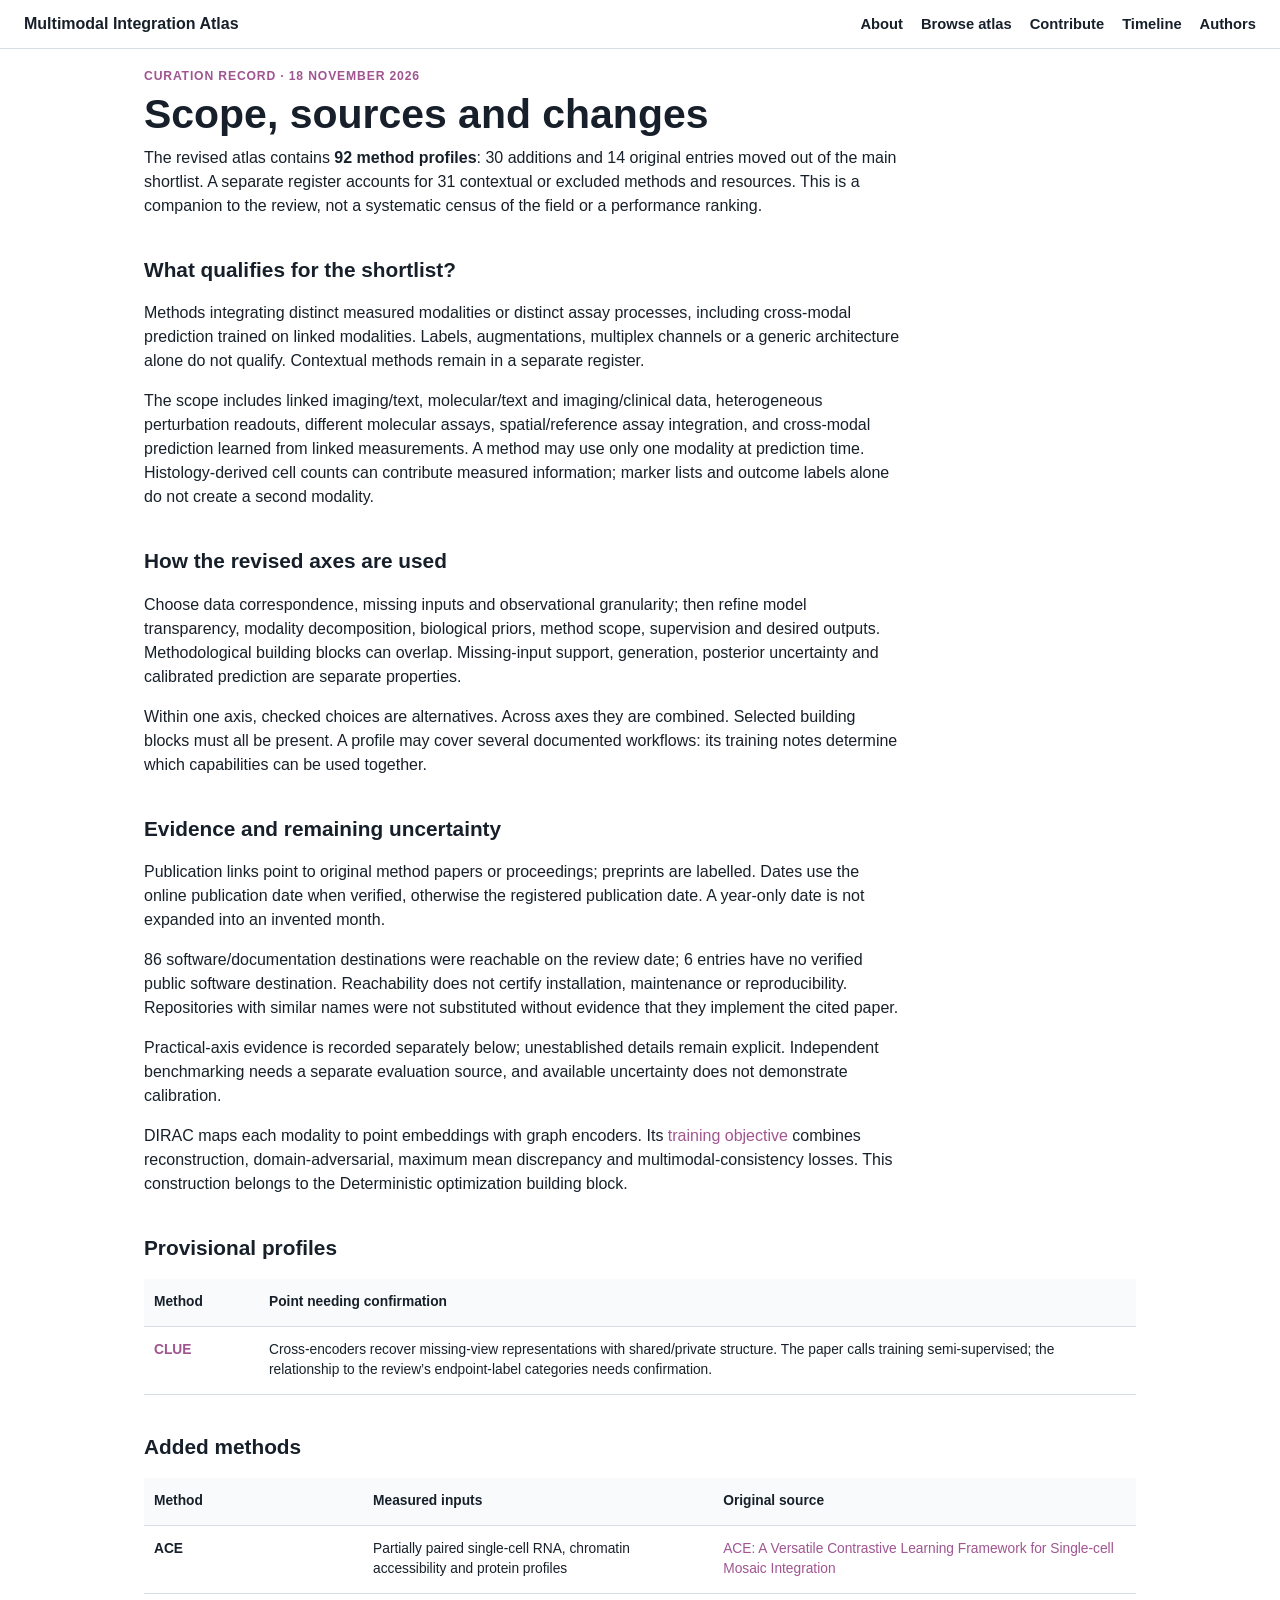
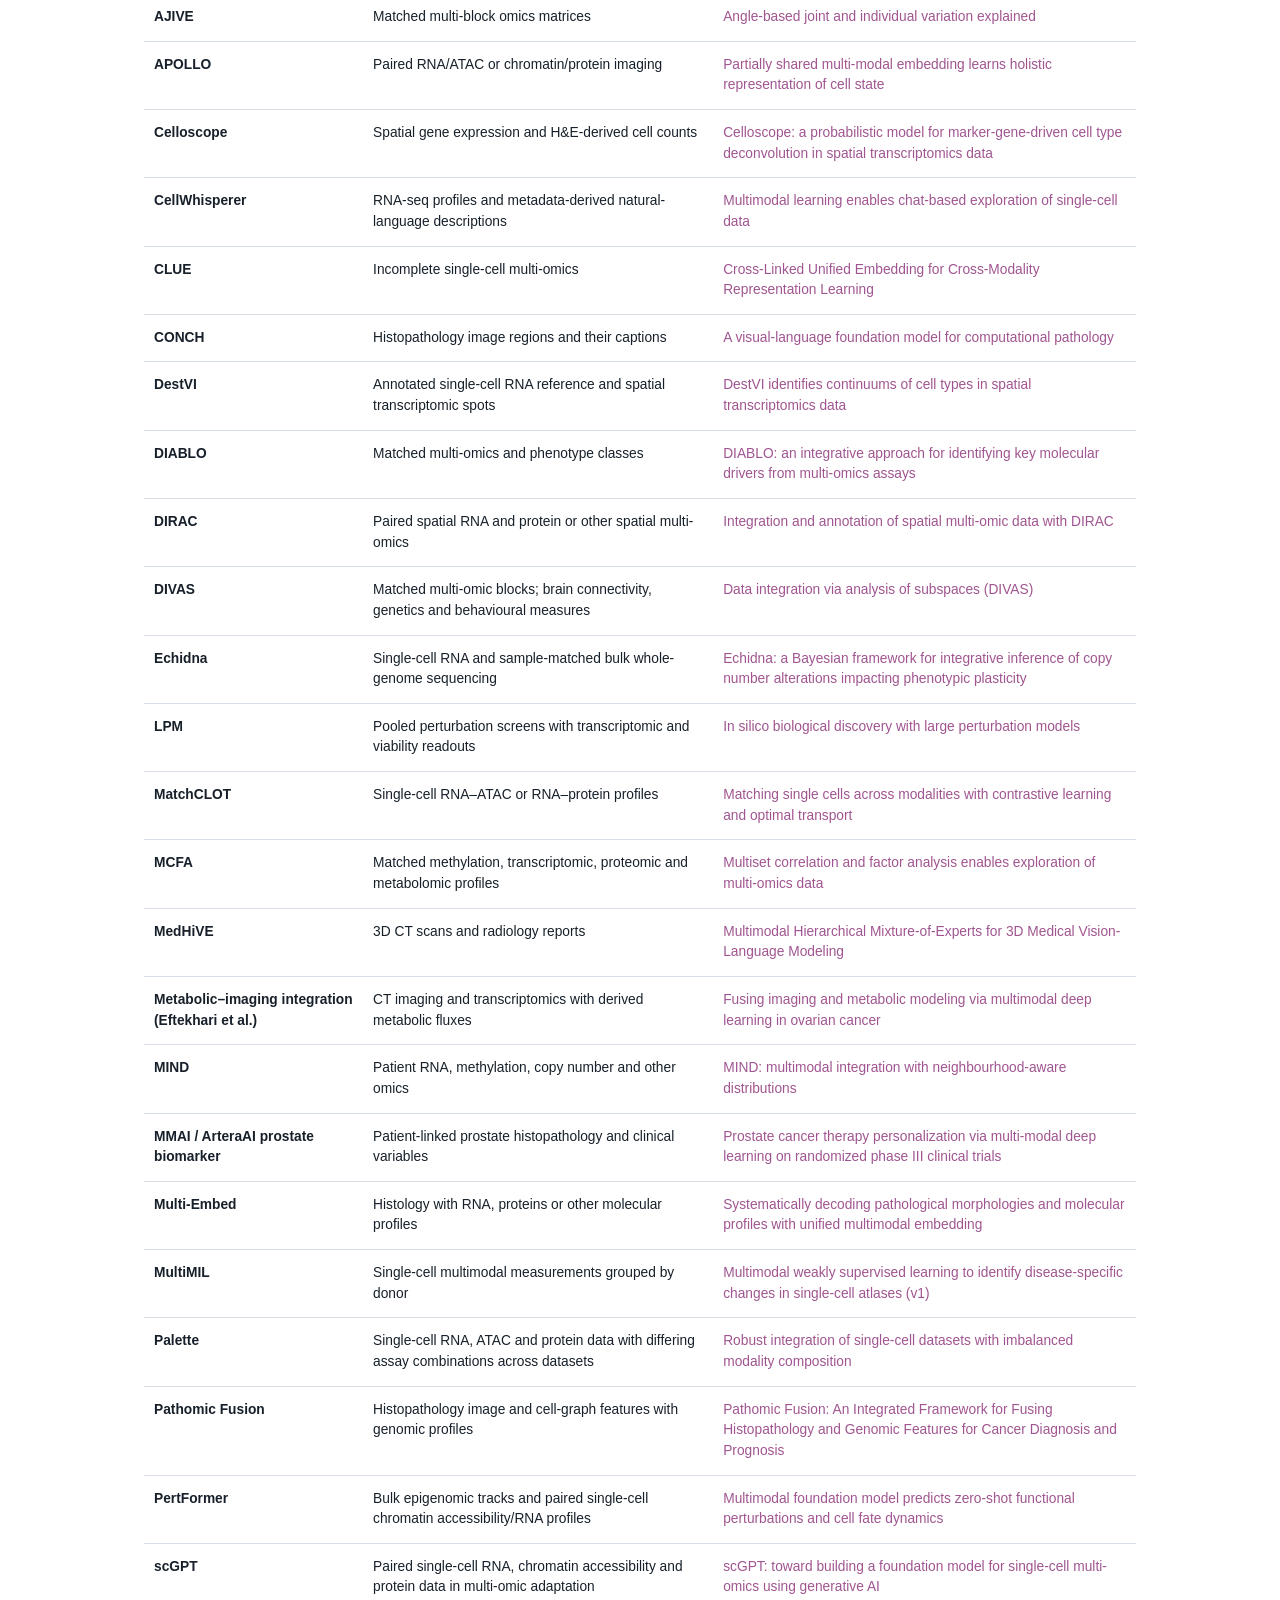
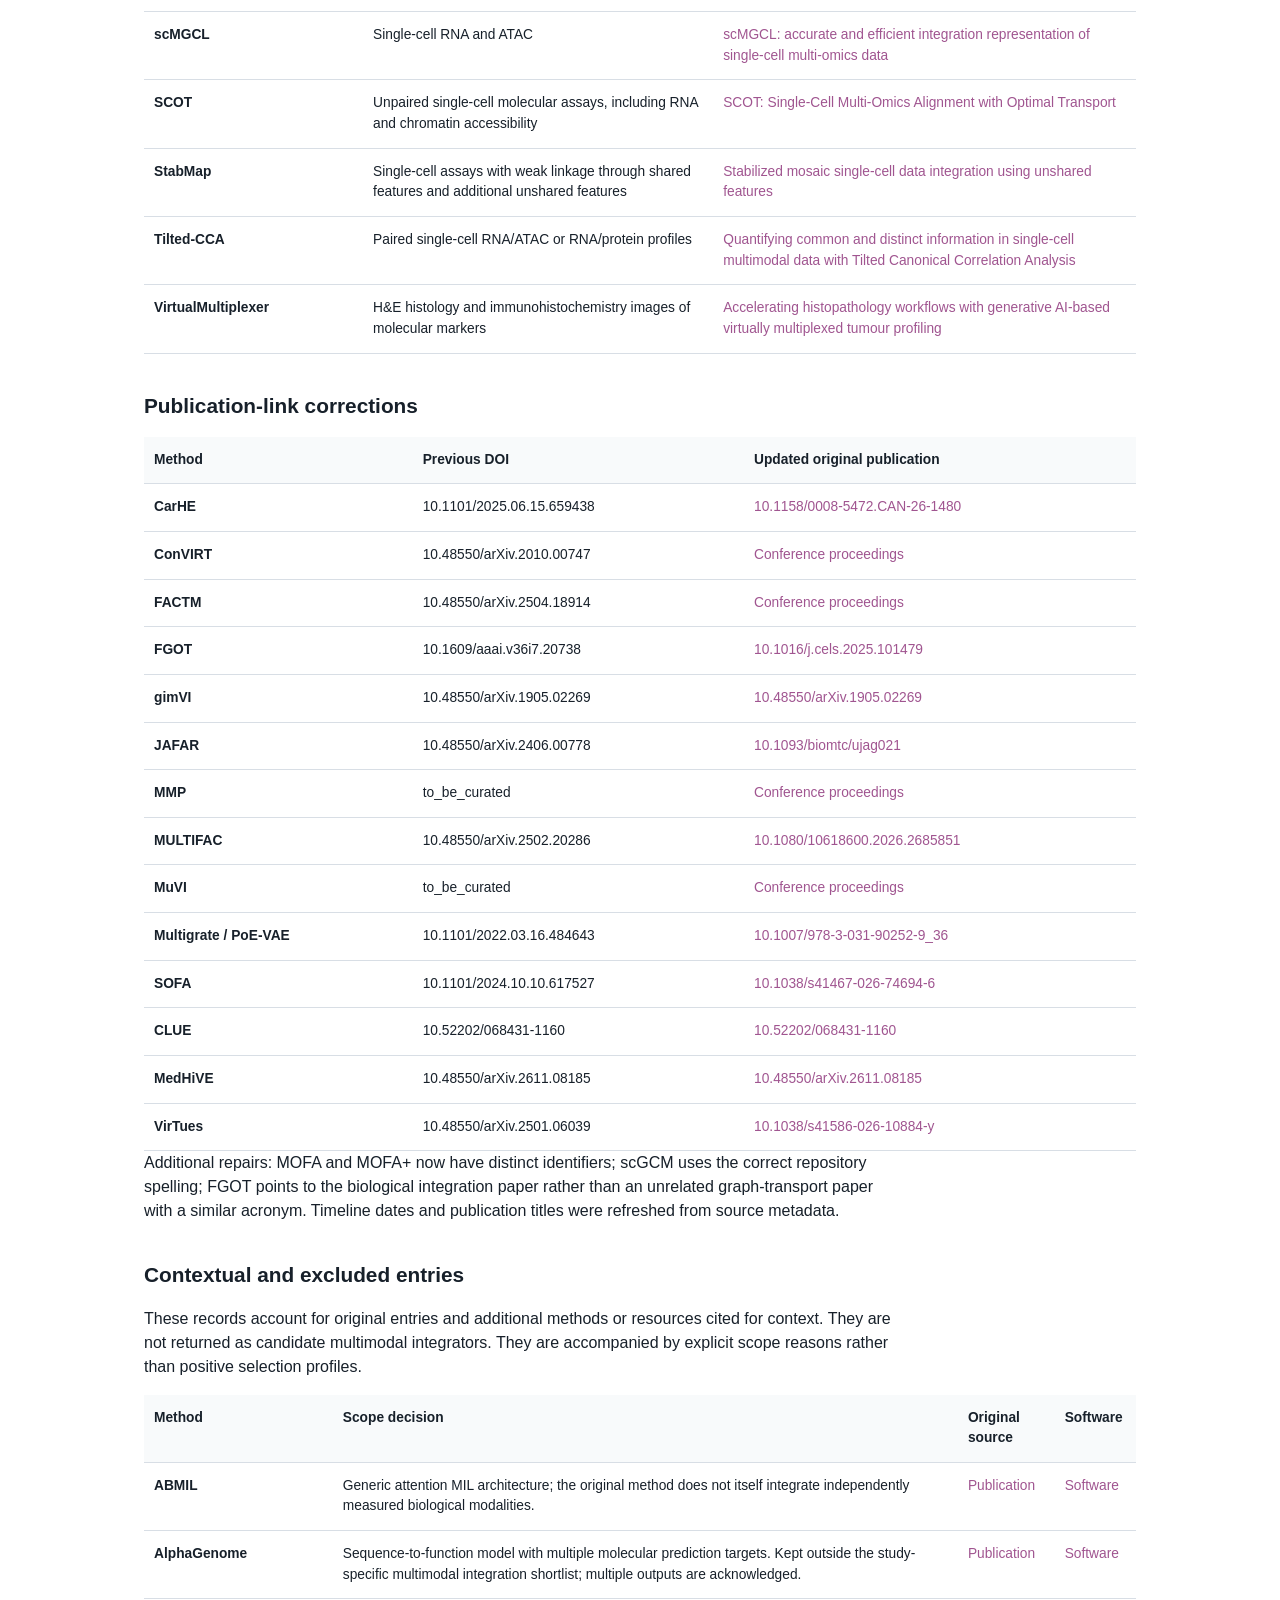
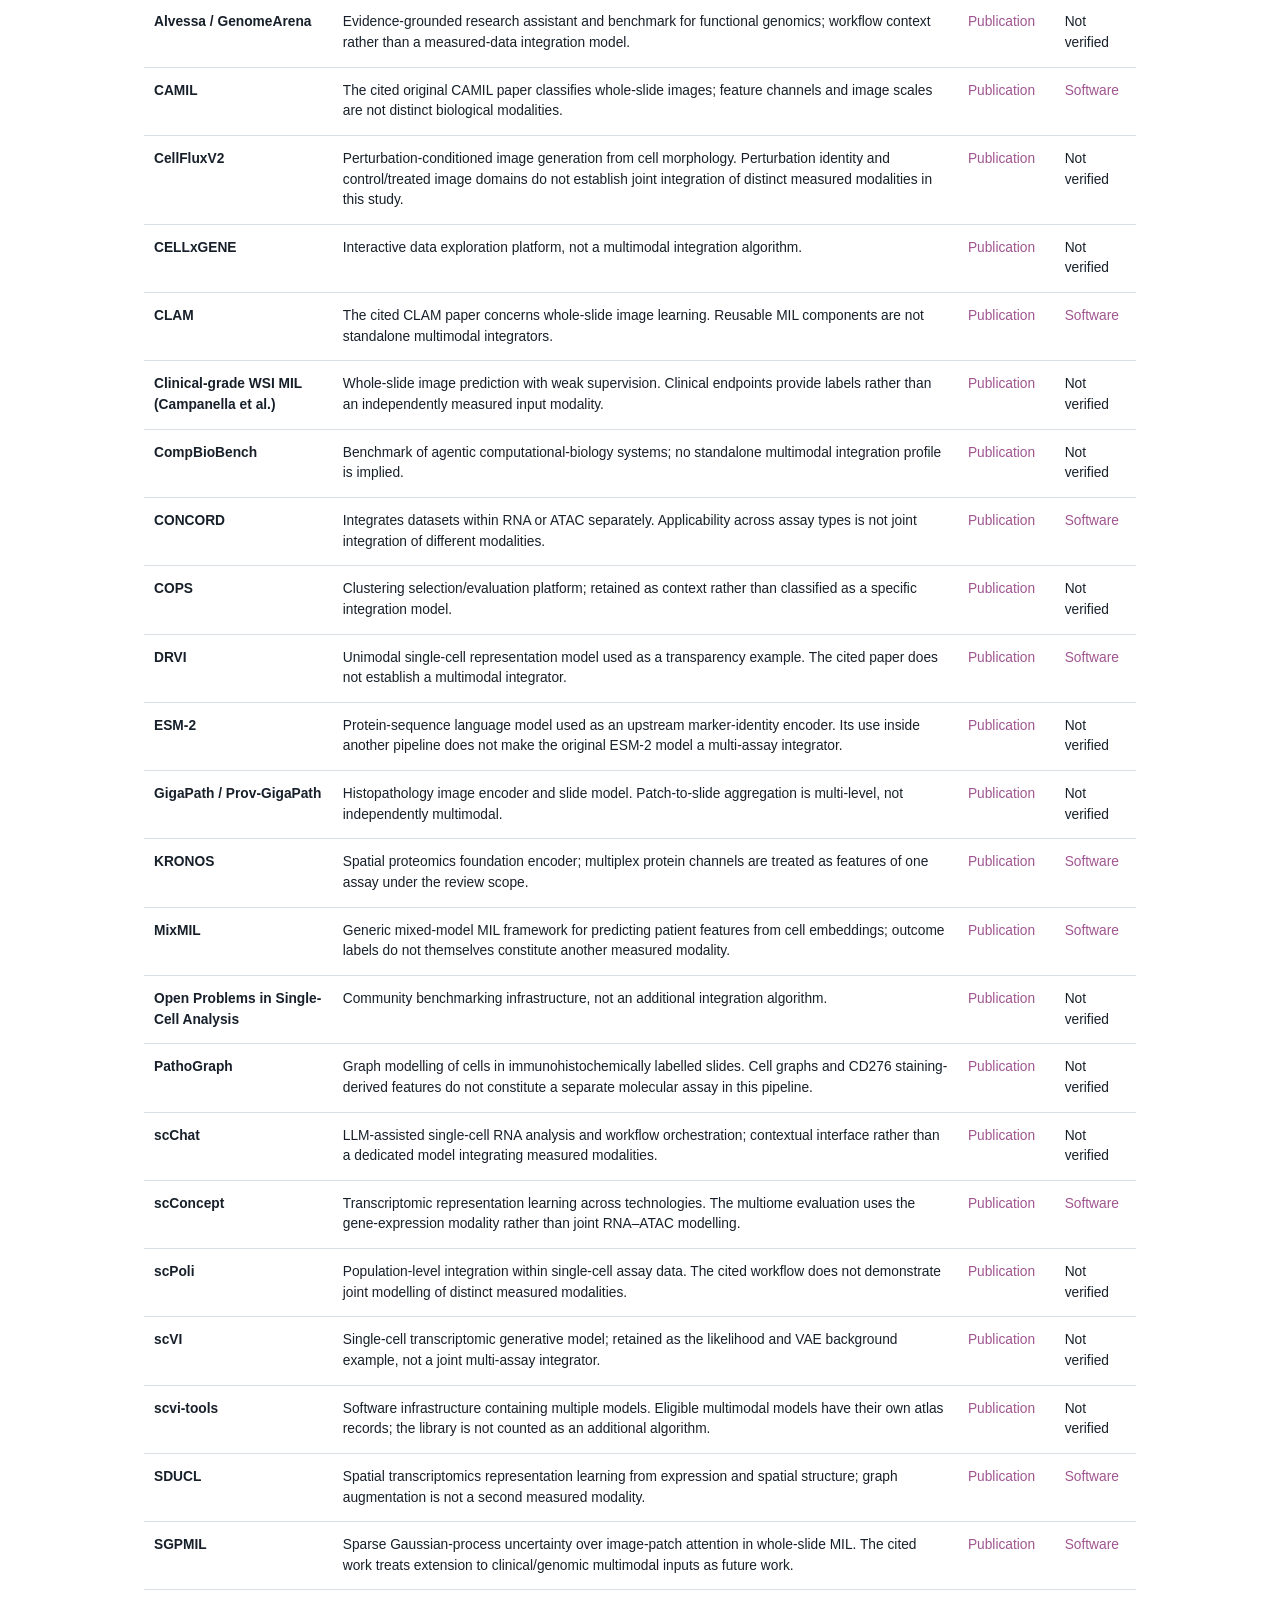
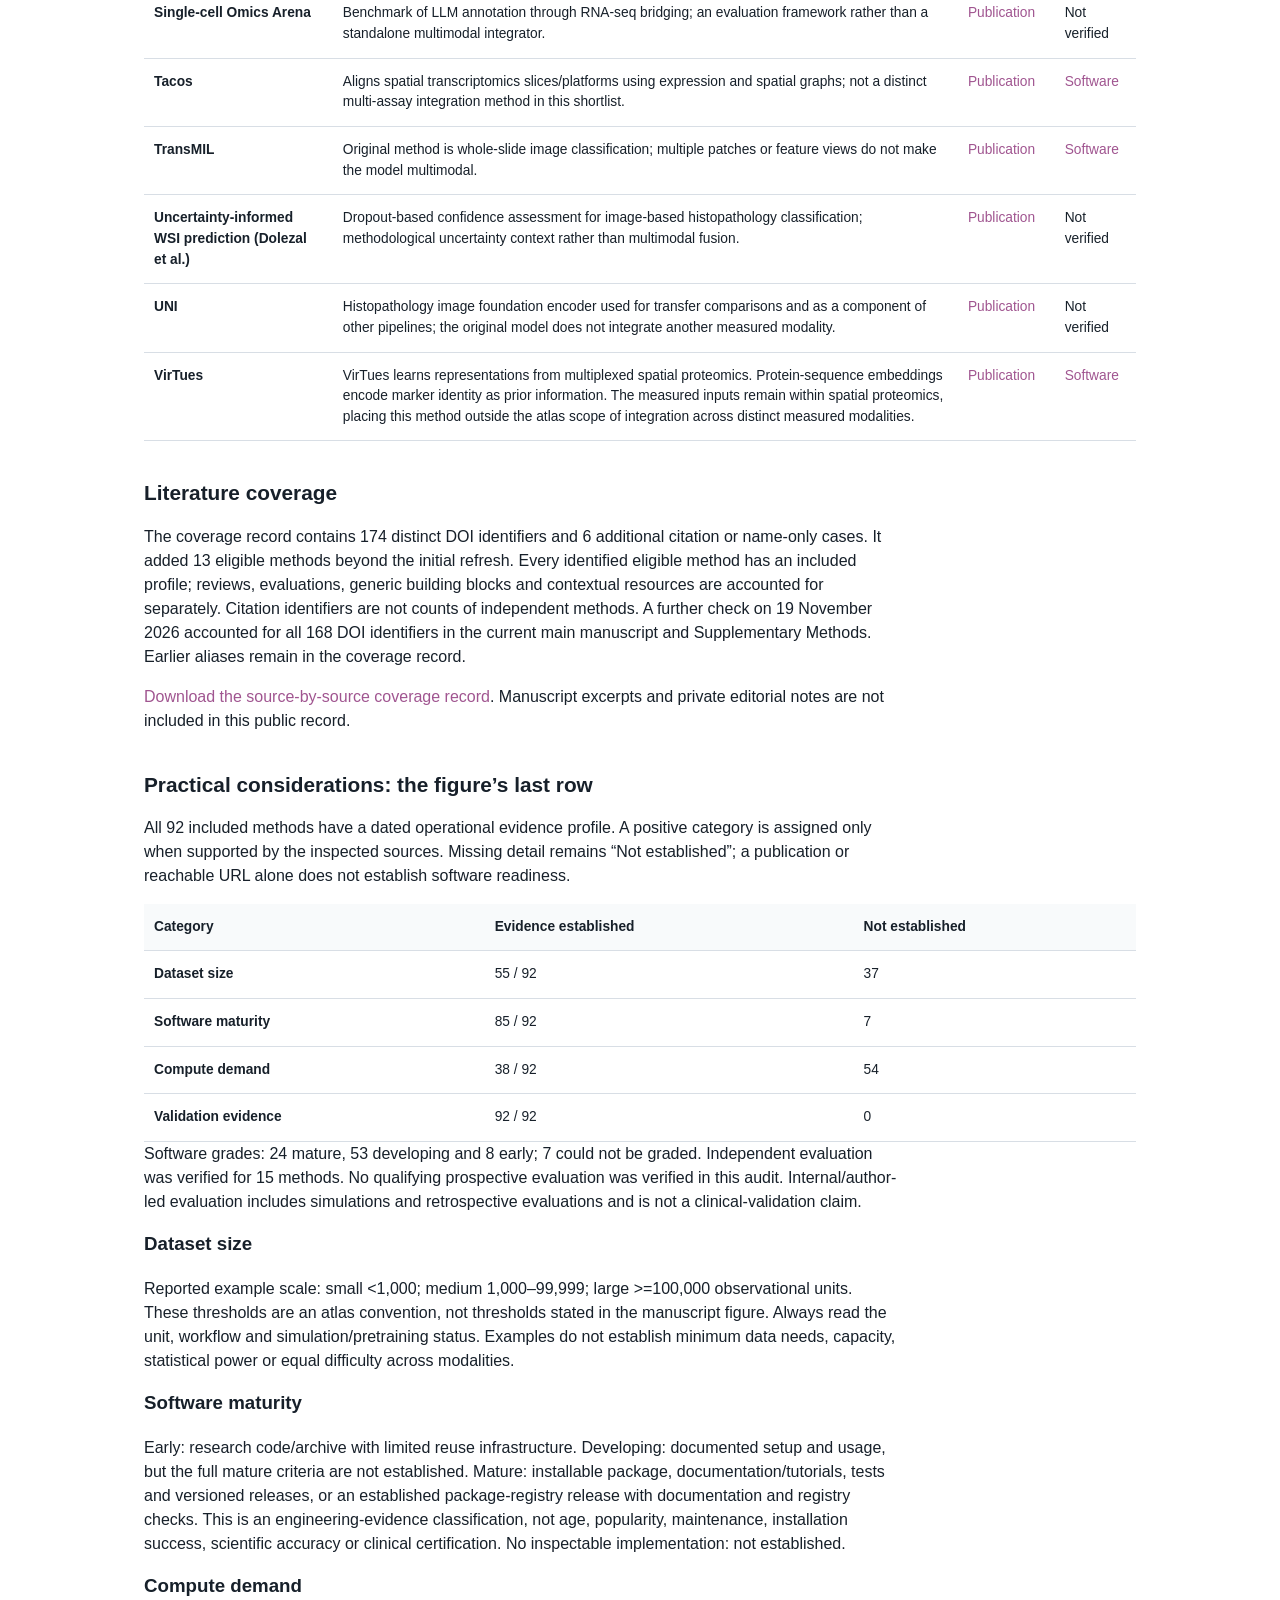
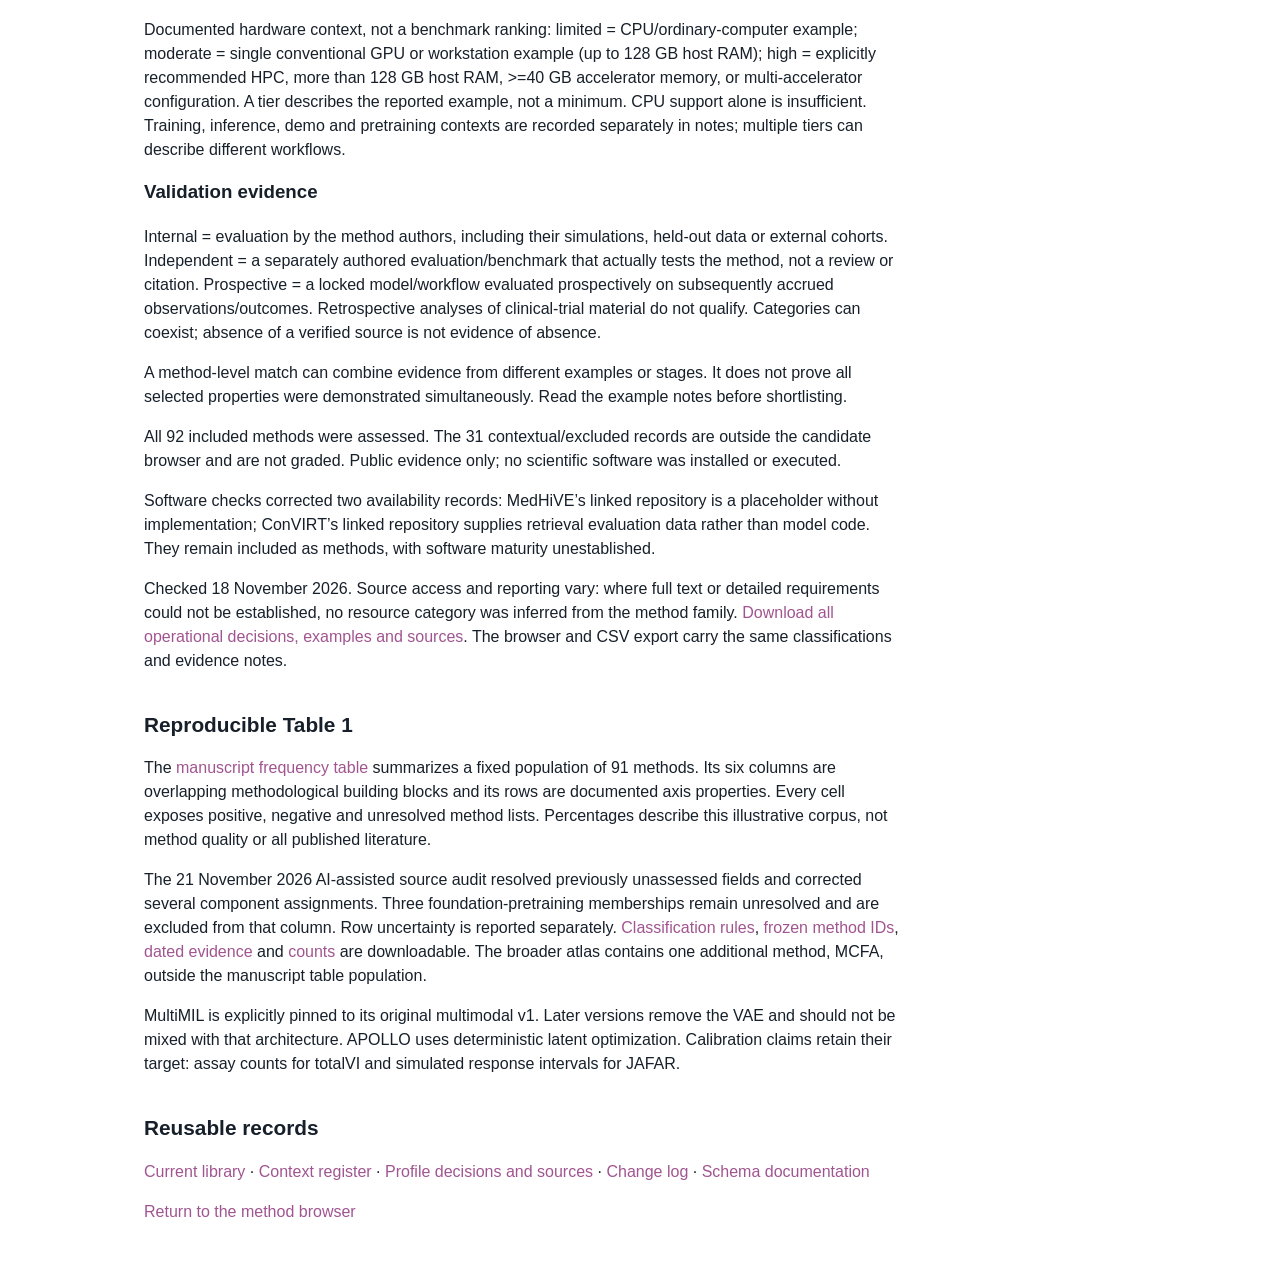
==== commit dd2c5fb3: "feat: add reproducible manuscript table Freeze the 91-method manuscript corpus and report source-aud" ====
--- a/curation.html
+++ b/curation.html
@@ -24,4 +24,4 @@
 <h2>Evidence and remaining uncertainty</h2><p>Publication links point to original method papers or proceedings; preprints are labelled. Dates use the online publication date when verified, otherwise the registered publication date. A year-only date is not expanded into an invented month.</p>
 <p>86 software/documentation destinations were reachable on the review date; 6 entries have no verified public software destination. Reachability does not certify installation, maintenance or reproducibility. Repositories with similar names were not substituted without evidence that they implement the cited paper.</p>
 <p>Practical-axis evidence is recorded separately below; unestablished details remain explicit. Independent benchmarking needs a separate evaluation source, and available uncertainty does not demonstrate calibration.</p>
-<p>DIRAC maps each modality to point embeddings with graph encoders. Its <a href="https://www.nature.com/articles/s41592-026-03282-9.pdf" target="_blank" rel="noopener noreferrer">training objective</a> combines reconstruction, domain-adversarial, maximum mean discrepancy and multimodal-consistency losses. This construction belongs to the Deterministic optimization building block.</p><h2>Provisional profiles</h2><div class="table-scroll"><table class="curation-table"><thead><tr><th scope="col">Method</th><th scope="col">Point needing confirmation</th></tr></thead><tbody><tr><td><a href="https://papers.neurips.cc/paper_files/paper/2022/hash/662b1774ba8845fc1fa3d1fc0177ceeb-Abstract-Conference.html" target="_blank" rel="noopener noreferrer">CLUE</a></td><td>Cross-encoders recover missing-view representations with shared/private structure. The paper calls training semi-supervised; the relationship to the review’s endpoint-label categories needs confirmation.</td></tr></tbody></table></div><h2>Added methods</h2><div class="table-scroll"><table class="curation-table"><thead><tr><th scope="col">Method</th><th scope="col">Measured inputs</th><th scope="col">Original source</th></tr></thead><tbody><tr><td>ACE</td><td>Partially paired single-cell RNA, chromatin accessibility and protein profiles</td><td><a href="https://doi.org/10.1093/gpbjnl/qzaf062" target="_blank" rel="noopener noreferrer">ACE: A Versatile Contrastive Learning Framework for Single-cell Mosaic Integration</a></td></tr><tr><td>AJIVE</td><td>Matched multi-block omics matrices</td><td><a href="https://doi.org/10.1016/j.jmva.2018.03.008" target="_blank" rel="noopener noreferrer">Angle-based joint and individual variation explained</a></td></tr><tr><td>APOLLO</td><td>Paired RNA/ATAC or chromatin/protein imaging</td><td><a href="https://doi.org/10.1038/s43588-025-00948-w" target="_blank" rel="noopener noreferrer">Partially shared multi-modal embedding learns holistic representation of cell state</a></td></tr><tr><td>Celloscope</td><td>Spatial gene expression and H&amp;E-derived cell counts</td><td><a href="https://doi.org/10.1186/s13059-023-02951-8" target="_blank" rel="noopener noreferrer">Celloscope: a probabilistic model for marker-gene-driven cell type deconvolution in spatial transcriptomics data</a></td></tr><tr><td>CellWhisperer</td><td>RNA-seq profiles and metadata-derived natural-language descriptions</td><td><a href="https://doi.org/10.1038/s41587-025-02857-9" target="_blank" rel="noopener noreferrer">Multimodal learning enables chat-based exploration of single-cell data</a></td></tr><tr><td>CLUE</td><td>Incomplete single-cell multi-omics</td><td><a href="https://papers.neurips.cc/paper_files/paper/2022/hash/662b1774ba8845fc1fa3d1fc0177ceeb-Abstract-Conference.html" target="_blank" rel="noopener noreferrer">Cross-Linked Unified Embedding for Cross-Modality Representation Learning</a></td></tr><tr><td>CONCH</td><td>Histopathology image regions and their captions</td><td><a href="https://doi.org/10.1038/s41591-024-02856-4" target="_blank" rel="noopener noreferrer">A visual-language foundation model for computational pathology</a></td></tr><tr><td>DestVI</td><td>Annotated single-cell RNA reference and spatial transcriptomic spots</td><td><a href="https://doi.org/10.1038/s41587-022-01272-8" target="_blank" rel="noopener noreferrer">DestVI identifies continuums of cell types in spatial transcriptomics data</a></td></tr><tr><td>DIABLO</td><td>Matched multi-omics and phenotype classes</td><td><a href="https://doi.org/10.1093/bioinformatics/bty1054" target="_blank" rel="noopener noreferrer">DIABLO: an integrative approach for identifying key molecular drivers from multi-omics assays</a></td></tr><tr><td>DIRAC</td><td>Paired spatial RNA and protein or other spatial multi-omics</td><td><a href="https://doi.org/10.1038/s41592-026-03282-9" target="_blank" rel="noopener noreferrer">Integration and annotation of spatial multi-omic data with DIRAC</a></td></tr><tr><td>DIVAS</td><td>Matched multi-omic blocks; brain connectivity, genetics and behavioural measures</td><td><a href="https://doi.org/10.1007/s11749-024-00923-z" target="_blank" rel="noopener noreferrer">Data integration via analysis of subspaces (DIVAS)</a></td></tr><tr><td>Echidna</td><td>Single-cell RNA and sample-matched bulk whole-genome sequencing</td><td><a href="https://doi.org/10.1038/s41592-026-03279-4" target="_blank" rel="noopener noreferrer">Echidna: a Bayesian framework for integrative inference of copy number alterations impacting phenotypic plasticity</a></td></tr><tr><td>LPM</td><td>Pooled perturbation screens with transcriptomic and viability readouts</td><td><a href="https://doi.org/10.1038/s43588-025-00870-1" target="_blank" rel="noopener noreferrer">In silico biological discovery with large perturbation models</a></td></tr><tr><td>MatchCLOT</td><td>Single-cell RNA–ATAC or RNA–protein profiles</td><td><a href="https://doi.org/10.1093/bib/bbad130" target="_blank" rel="noopener noreferrer">Matching single cells across modalities with contrastive learning and optimal transport</a></td></tr><tr><td>MCFA</td><td>Matched methylation, transcriptomic, proteomic and metabolomic profiles</td><td><a href="https://doi.org/10.1016/j.xgen.2023.100359" target="_blank" rel="noopener noreferrer">Multiset correlation and factor analysis enables exploration of multi-omics data</a></td></tr><tr><td>MedHiVE</td><td>3D CT scans and radiology reports</td><td><a href="https://arxiv.org/abs/2611.08185" target="_blank" rel="noopener noreferrer">Multimodal Hierarchical Mixture-of-Experts for 3D Medical Vision-Language Modeling</a></td></tr><tr><td>Metabolic–imaging integration (Eftekhari et al.)</td><td>CT imaging and transcriptomics with derived metabolic fluxes</td><td><a href="https://doi.org/10.1016/j.cels.2026.101594" target="_blank" rel="noopener noreferrer">Fusing imaging and metabolic modeling via multimodal deep learning in ovarian cancer</a></td></tr><tr><td>MIND</td><td>Patient RNA, methylation, copy number and other omics</td><td><a href="https://doi.org/10.1038/s41467-026-74413-1" target="_blank" rel="noopener noreferrer">MIND: multimodal integration with neighbourhood-aware distributions</a></td></tr><tr><td>MMAI / ArteraAI prostate biomarker</td><td>Patient-linked prostate histopathology and clinical variables</td><td><a href="https://doi.org/10.1038/s41746-022-00613-w" target="_blank" rel="noopener noreferrer">Prostate cancer therapy personalization via multi-modal deep learning on randomized phase III clinical trials</a></td></tr><tr><td>Multi-Embed</td><td>Histology with RNA, proteins or other molecular profiles</td><td><a href="https://doi.org/10.1038/s41592-026-03070-5" target="_blank" rel="noopener noreferrer">Systematically decoding pathological morphologies and molecular profiles with unified multimodal embedding</a></td></tr><tr><td>MultiMIL</td><td>Single-cell multimodal measurements grouped by donor</td><td><a href="https://doi.org/10.1101/2024.07.29.605625" target="_blank" rel="noopener noreferrer">Weakly supervised learning uncovers phenotypic signatures in single-cell data</a></td></tr><tr><td>Palette</td><td>Single-cell RNA, ATAC and protein data with differing assay combinations across datasets</td><td><a href="https://doi.org/10.1038/s41467-026-72933-4" target="_blank" rel="noopener noreferrer">Robust integration of single-cell datasets with imbalanced modality composition</a></td></tr><tr><td>Pathomic Fusion</td><td>Histopathology image and cell-graph features with genomic profiles</td><td><a href="https://doi.org/10.1109/TMI.2020.3021387" target="_blank" rel="noopener noreferrer">Pathomic Fusion: An Integrated Framework for Fusing Histopathology and Genomic Features for Cancer Diagnosis and Prognosis</a></td></tr><tr><td>PertFormer</td><td>Bulk epigenomic tracks and paired single-cell chromatin accessibility/RNA profiles</td><td><a href="https://doi.org/10.1101/2024.12.19.629561" target="_blank" rel="noopener noreferrer">Multimodal foundation model predicts zero-shot functional perturbations and cell fate dynamics</a></td></tr><tr><td>scGPT</td><td>Paired single-cell RNA, chromatin accessibility and protein data in multi-omic adaptation</td><td><a href="https://doi.org/10.1038/s41592-024-02201-0" target="_blank" rel="noopener noreferrer">scGPT: toward building a foundation model for single-cell multi-omics using generative AI</a></td></tr><tr><td>scMGCL</td><td>Single-cell RNA and ATAC</td><td><a href="https://doi.org/10.1093/bioinformatics/btaf392" target="_blank" rel="noopener noreferrer">scMGCL: accurate and efficient integration representation of single-cell multi-omics data</a></td></tr><tr><td>SCOT</td><td>Unpaired single-cell molecular assays, including RNA and chromatin accessibility</td><td><a href="https://doi.org/10.1089/cmb.2021.0446" target="_blank" rel="noopener noreferrer">SCOT: Single-Cell Multi-Omics Alignment with Optimal Transport</a></td></tr><tr><td>StabMap</td><td>Single-cell assays with weak linkage through shared features and additional unshared features</td><td><a href="https://doi.org/10.1038/s41587-023-01766-z" target="_blank" rel="noopener noreferrer">Stabilized mosaic single-cell data integration using unshared features</a></td></tr><tr><td>Tilted-CCA</td><td>Paired single-cell RNA/ATAC or RNA/protein profiles</td><td><a href="https://doi.org/10.1073/pnas.2303647120" target="_blank" rel="noopener noreferrer">Quantifying common and distinct information in single-cell multimodal data with Tilted Canonical Correlation Analysis</a></td></tr><tr><td>VirtualMultiplexer</td><td>H&amp;E histology and immunohistochemistry images of molecular markers</td><td><a href="https://doi.org/10.1038/s42256-024-00889-5" target="_blank" rel="noopener noreferrer">Accelerating histopathology workflows with generative AI-based virtually multiplexed tumour profiling</a></td></tr></tbody></table></div><h2>Publication-link corrections</h2><div class="table-scroll"><table class="curation-table"><thead><tr><th scope="col">Method</th><th scope="col">Previous DOI</th><th scope="col">Updated original publication</th></tr></thead><tbody><tr><td>CarHE</td><td>10.1101/2025.06.15.659438</td><td><a href="https://doi.org/10.1158/0008-5472.CAN-26-1480" target="_blank" rel="noopener noreferrer">10.1158/0008-5472.CAN-26-1480</a></td></tr><tr><td>ConVIRT</td><td>10.48550/arXiv.2010.00747</td><td><a href="https://proceedings.mlr.press/v182/zhang22a.html" target="_blank" rel="noopener noreferrer">Conference proceedings</a></td></tr><tr><td>FACTM</td><td>10.48550/arXiv.2504.18914</td><td><a href="https://proceedings.mlr.press/v258/lazecka25a.html" target="_blank" rel="noopener noreferrer">Conference proceedings</a></td></tr><tr><td>FGOT</td><td>10.1609/aaai.v36i7.20738</td><td><a href="https://doi.org/10.1016/j.cels.2025.101479" target="_blank" rel="noopener noreferrer">10.1016/j.cels.2025.101479</a></td></tr><tr><td>gimVI</td><td>10.48550/arXiv.1905.02269</td><td><a href="https://arxiv.org/abs/1905.02269" target="_blank" rel="noopener noreferrer">10.48550/arXiv.1905.02269</a></td></tr><tr><td>JAFAR</td><td>10.48550/arXiv.2406.00778</td><td><a href="https://doi.org/10.1093/biomtc/ujag021" target="_blank" rel="noopener noreferrer">10.1093/biomtc/ujag021</a></td></tr><tr><td>MMP</td><td>to_be_curated</td><td><a href="https://proceedings.mlr.press/v235/song24b.html" target="_blank" rel="noopener noreferrer">Conference proceedings</a></td></tr><tr><td>MULTIFAC</td><td>10.48550/arXiv.2502.20286</td><td><a href="https://doi.org/10.1080/10618600.2026.2685851" target="_blank" rel="noopener noreferrer">10.1080/10618600.2026.2685851</a></td></tr><tr><td>MuVI</td><td>to_be_curated</td><td><a href="https://proceedings.mlr.press/v206/qoku23a.html" target="_blank" rel="noopener noreferrer">Conference proceedings</a></td></tr><tr><td>Multigrate / PoE-VAE</td><td>10.1101/2022.03.16.484643</td><td><a href="https://doi.org/10.1007/978-3-031-90252-9_36" target="_blank" rel="noopener noreferrer">10.1007/978-3-031-90252-9_36</a></td></tr><tr><td>SOFA</td><td>10.1101/2024.10.10.617527</td><td><a href="https://doi.org/10.1038/s41467-026-74694-6" target="_blank" rel="noopener noreferrer">10.1038/s41467-026-74694-6</a></td></tr><tr><td>CLUE</td><td>10.52202/068431-1160</td><td><a href="https://papers.neurips.cc/paper_files/paper/2022/hash/662b1774ba8845fc1fa3d1fc0177ceeb-Abstract-Conference.html" target="_blank" rel="noopener noreferrer">10.52202/068431-1160</a></td></tr><tr><td>MedHiVE</td><td>10.48550/arXiv.2611.08185</td><td><a href="https://arxiv.org/abs/2611.08185" target="_blank" rel="noopener noreferrer">10.48550/arXiv.2611.08185</a></td></tr><tr><td>VirTues</td><td>10.48550/arXiv.2501.06039</td><td><a href="https://doi.org/10.1038/s41586-026-10884-y" target="_blank" rel="noopener noreferrer">10.1038/s41586-026-10884-y</a></td></tr></tbody></table></div><p>Additional repairs: MOFA and MOFA+ now have distinct identifiers; scGCM uses the correct repository spelling; FGOT points to the biological integration paper rather than an unrelated graph-transport paper with a similar acronym. Timeline dates and publication titles were refreshed from source metadata.</p><h2>Contextual and excluded entries</h2><p>These records account for original entries and additional methods or resources cited for context. They are not returned as candidate multimodal integrators. They are accompanied by explicit scope reasons rather than positive selection profiles.</p><div class="table-scroll"><table class="curation-table"><thead><tr><th scope="col">Method</th><th scope="col">Scope decision</th><th scope="col">Original source</th><th scope="col">Software</th></tr></thead><tbody><tr><td>ABMIL</td><td>Generic attention MIL architecture; the original method does not itself integrate independently measured biological modalities.</td><td><a href="https://doi.org/10.48550/arXiv.1802.04712" target="_blank" rel="noopener noreferrer">Publication</a></td><td><a href="https://github.com/AMLab-Amsterdam/AttentionDeepMIL" target="_blank" rel="noopener noreferrer">Software</a></td></tr><tr><td>AlphaGenome</td><td>Sequence-to-function model with multiple molecular prediction targets. Kept outside the study-specific multimodal integration shortlist; multiple outputs are acknowledged.</td><td><a href="https://doi.org/10.1038/s41586-025-10014-0" target="_blank" rel="noopener noreferrer">Publication</a></td><td><a href="https://github.com/google-deepmind/alphagenome_research" target="_blank" rel="noopener noreferrer">Software</a></td></tr><tr><td>Alvessa / GenomeArena</td><td>Evidence-grounded research assistant and benchmark for functional genomics; workflow context rather than a measured-data integration model.</td><td><a href="https://doi.org/10.64898/2025.12.30.697073" target="_blank" rel="noopener noreferrer">Publication</a></td><td>Not verified</td></tr><tr><td>CAMIL</td><td>The cited original CAMIL paper classifies whole-slide images; feature channels and image scales are not distinct biological modalities.</td><td><a href="https://doi.org/10.1093/bioinformatics/btaf024" target="_blank" rel="noopener noreferrer">Publication</a></td><td><a href="https://github.com/maojy0914/CAMIL" target="_blank" rel="noopener noreferrer">Software</a></td></tr><tr><td>CellFluxV2</td><td>Perturbation-conditioned image generation from cell morphology. Perturbation identity and control/treated image domains do not establish joint integration of distinct measured modalities in this study.</td><td><a href="https://doi.org/10.64898/2026.01.19.696785" target="_blank" rel="noopener noreferrer">Publication</a></td><td>Not verified</td></tr><tr><td>CELLxGENE</td><td>Interactive data exploration platform, not a multimodal integration algorithm.</td><td><a href="https://doi.org/10.1101/2021.04.05.438318" target="_blank" rel="noopener noreferrer">Publication</a></td><td>Not verified</td></tr><tr><td>CLAM</td><td>The cited CLAM paper concerns whole-slide image learning. Reusable MIL components are not standalone multimodal integrators.</td><td><a href="https://doi.org/10.1038/s41551-020-00682-w" target="_blank" rel="noopener noreferrer">Publication</a></td><td><a href="https://github.com/mahmoodlab/CLAM" target="_blank" rel="noopener noreferrer">Software</a></td></tr><tr><td>Clinical-grade WSI MIL (Campanella et al.)</td><td>Whole-slide image prediction with weak supervision. Clinical endpoints provide labels rather than an independently measured input modality.</td><td><a href="https://doi.org/10.1038/s41591-019-0508-1" target="_blank" rel="noopener noreferrer">Publication</a></td><td>Not verified</td></tr><tr><td>CompBioBench</td><td>Benchmark of agentic computational-biology systems; no standalone multimodal integration profile is implied.</td><td><a href="https://doi.org/10.64898/2026.04.06.716850" target="_blank" rel="noopener noreferrer">Publication</a></td><td>Not verified</td></tr><tr><td>CONCORD</td><td>Integrates datasets within RNA or ATAC separately. Applicability across assay types is not joint integration of different modalities.</td><td><a href="https://doi.org/10.1038/s41587-025-02950-z" target="_blank" rel="noopener noreferrer">Publication</a></td><td><a href="https://github.com/Gartner-Lab/Concord" target="_blank" rel="noopener noreferrer">Software</a></td></tr><tr><td>COPS</td><td>Clustering selection/evaluation platform; retained as context rather than classified as a specific integration model.</td><td><a href="https://doi.org/10.1371/journal.pcbi.1012275" target="_blank" rel="noopener noreferrer">Publication</a></td><td>Not verified</td></tr><tr><td>DRVI</td><td>Unimodal single-cell representation model used as a transparency example. The cited paper does not establish a multimodal integrator.</td><td><a href="https://doi.org/10.1101/2024.11.06.622266" target="_blank" rel="noopener noreferrer">Publication</a></td><td><a href="https://github.com/theislab/DRVI" target="_blank" rel="noopener noreferrer">Software</a></td></tr><tr><td>ESM-2</td><td>Protein-sequence language model used as an upstream marker-identity encoder. Its use inside another pipeline does not make the original ESM-2 model a multi-assay integrator.</td><td><a href="https://doi.org/10.1126/science.ade2574" target="_blank" rel="noopener noreferrer">Publication</a></td><td>Not verified</td></tr><tr><td>GigaPath / Prov-GigaPath</td><td>Histopathology image encoder and slide model. Patch-to-slide aggregation is multi-level, not independently multimodal.</td><td><a href="https://doi.org/10.1038/s41586-024-07441-w" target="_blank" rel="noopener noreferrer">Publication</a></td><td>Not verified</td></tr><tr><td>KRONOS</td><td>Spatial proteomics foundation encoder; multiplex protein channels are treated as features of one assay under the review scope.</td><td><a href="https://doi.org/10.48550/arXiv.2506.03373" target="_blank" rel="noopener noreferrer">Publication</a></td><td><a href="https://github.com/mahmoodlab/KRONOS" target="_blank" rel="noopener noreferrer">Software</a></td></tr><tr><td>MixMIL</td><td>Generic mixed-model MIL framework for predicting patient features from cell embeddings; outcome labels do not themselves constitute another measured modality.</td><td><a href="https://proceedings.mlr.press/v238/engelmann24a/engelmann24a.pdf" target="_blank" rel="noopener noreferrer">Publication</a></td><td><a href="https://github.com/AIH-SGML/mixmil" target="_blank" rel="noopener noreferrer">Software</a></td></tr><tr><td>Open Problems in Single-Cell Analysis</td><td>Community benchmarking infrastructure, not an additional integration algorithm.</td><td><a href="https://doi.org/10.1038/s41587-025-02694-w" target="_blank" rel="noopener noreferrer">Publication</a></td><td>Not verified</td></tr><tr><td>PathoGraph</td><td>Graph modelling of cells in immunohistochemically labelled slides. Cell graphs and CD276 staining-derived features do not constitute a separate molecular assay in this pipeline.</td><td><a href="https://doi.org/10.3390/cancers16040750" target="_blank" rel="noopener noreferrer">Publication</a></td><td>Not verified</td></tr><tr><td>scChat</td><td>LLM-assisted single-cell RNA analysis and workflow orchestration; contextual interface rather than a dedicated model integrating measured modalities.</td><td><a href="https://doi.org/10.1002/aic.70285" target="_blank" rel="noopener noreferrer">Publication</a></td><td>Not verified</td></tr><tr><td>scConcept</td><td>Transcriptomic representation learning across technologies. The multiome evaluation uses the gene-expression modality rather than joint RNA–ATAC modelling.</td><td><a href="https://doi.org/10.1101/2025.10.14.682419" target="_blank" rel="noopener noreferrer">Publication</a></td><td><a href="https://github.com/theislab/scConcept" target="_blank" rel="noopener noreferrer">Software</a></td></tr><tr><td>scPoli</td><td>Population-level integration within single-cell assay data. The cited workflow does not demonstrate joint modelling of distinct measured modalities.</td><td><a href="https://doi.org/10.1038/s41592-023-02035-2" target="_blank" rel="noopener noreferrer">Publication</a></td><td>Not verified</td></tr><tr><td>scVI</td><td>Single-cell transcriptomic generative model; retained as the likelihood and VAE background example, not a joint multi-assay integrator.</td><td><a href="https://doi.org/10.1038/s41592-018-0229-2" target="_blank" rel="noopener noreferrer">Publication</a></td><td>Not verified</td></tr><tr><td>scvi-tools</td><td>Software infrastructure containing multiple models. Eligible multimodal models have their own atlas records; the library is not counted as an additional algorithm.</td><td><a href="https://doi.org/10.1038/s41587-021-01206-w" target="_blank" rel="noopener noreferrer">Publication</a></td><td>Not verified</td></tr><tr><td>SDUCL</td><td>Spatial transcriptomics representation learning from expression and spatial structure; graph augmentation is not a second measured modality.</td><td><a href="https://doi.org/10.1093/bioinformatics/btae663" target="_blank" rel="noopener noreferrer">Publication</a></td><td><a href="https://github.com/WeiMin-Li-visual/SDUCL" target="_blank" rel="noopener noreferrer">Software</a></td></tr><tr><td>SGPMIL</td><td>Sparse Gaussian-process uncertainty over image-patch attention in whole-slide MIL. The cited work treats extension to clinical/genomic multimodal inputs as future work.</td><td><a href="https://doi.org/10.1109/WACV61042.2026.00057" target="_blank" rel="noopener noreferrer">Publication</a></td><td><a href="https://github.com/mandlos/SGPMIL" target="_blank" rel="noopener noreferrer">Software</a></td></tr><tr><td>Single-cell Omics Arena</td><td>Benchmark of LLM annotation through RNA-seq bridging; an evaluation framework rather than a standalone multimodal integrator.</td><td><a href="https://doi.org/10.1093/bib/bbaf622" target="_blank" rel="noopener noreferrer">Publication</a></td><td>Not verified</td></tr><tr><td>Tacos</td><td>Aligns spatial transcriptomics slices/platforms using expression and spatial graphs; not a distinct multi-assay integration method in this shortlist.</td><td><a href="https://doi.org/10.1371/journal.pcbi.1012948" target="_blank" rel="noopener noreferrer">Publication</a></td><td><a href="https://github.com/0617spec/tacos" target="_blank" rel="noopener noreferrer">Software</a></td></tr><tr><td>TransMIL</td><td>Original method is whole-slide image classification; multiple patches or feature views do not make the model multimodal.</td><td><a href="https://doi.org/10.48550/arXiv.2106.00908" target="_blank" rel="noopener noreferrer">Publication</a></td><td><a href="https://github.com/szc19990412/TransMIL" target="_blank" rel="noopener noreferrer">Software</a></td></tr><tr><td>Uncertainty-informed WSI prediction (Dolezal et al.)</td><td>Dropout-based confidence assessment for image-based histopathology classification; methodological uncertainty context rather than multimodal fusion.</td><td><a href="https://doi.org/10.1038/s41467-022-34025-x" target="_blank" rel="noopener noreferrer">Publication</a></td><td>Not verified</td></tr><tr><td>UNI</td><td>Histopathology image foundation encoder used for transfer comparisons and as a component of other pipelines; the original model does not integrate another measured modality.</td><td><a href="https://doi.org/10.1038/s41591-024-02857-3" target="_blank" rel="noopener noreferrer">Publication</a></td><td>Not verified</td></tr><tr><td>VirTues</td><td>VirTues learns representations from multiplexed spatial proteomics. Protein-sequence embeddings encode marker identity as prior information. The measured inputs remain within spatial proteomics, placing this method outside the atlas scope of integration across distinct measured modalities.</td><td><a href="https://doi.org/10.1038/s41586-026-10884-y" target="_blank" rel="noopener noreferrer">Publication</a></td><td><a href="https://github.com/bunnelab/virtues" target="_blank" rel="noopener noreferrer">Software</a></td></tr></tbody></table></div><h2>Literature coverage</h2><p>The coverage record contains 174 distinct DOI identifiers and 6 additional citation or name-only cases. It added 13 eligible methods beyond the initial refresh. Every identified eligible method has an included profile; reviews, evaluations, generic building blocks and contextual resources are accounted for separately. Citation identifiers are not counts of independent methods. A further check on 19 November 2026 accounted for all 168 DOI identifiers in the current main manuscript and Supplementary Methods. Earlier aliases remain in the coverage record.</p><p><a href="data/literature-coverage.json">Download the source-by-source coverage record</a>. Manuscript excerpts and private editorial notes are not included in this public record.</p><section id="practical"><h2>Practical considerations: the figure’s last row</h2><p>All 92 included methods have a dated operational evidence profile. A positive category is assigned only when supported by the inspected sources. Missing detail remains “Not established”; a publication or reachable URL alone does not establish software readiness.</p><div class="table-scroll"><table class="curation-table"><thead><tr><th>Category</th><th>Evidence established</th><th>Not established</th></tr></thead><tbody><tr><td>Dataset size</td><td>39 / 92</td><td>53</td></tr><tr><td>Software maturity</td><td>84 / 92</td><td>8</td></tr><tr><td>Compute demand</td><td>27 / 92</td><td>65</td></tr><tr><td>Validation evidence</td><td>92 / 92</td><td>0</td></tr></tbody></table></div><p>Software grades: 24 mature, 52 developing and 8 early; 8 could not be graded. Independent evaluation was verified for 13 methods. No qualifying prospective evaluation was verified in this audit. Internal/author-led evaluation includes simulations and retrospective evaluations and is not a clinical-validation claim.</p><h3>Dataset size</h3><p>Reported example scale: small &lt;1,000; medium 1,000–99,999; large &gt;=100,000 observational units. These thresholds are an atlas convention, not thresholds stated in the manuscript figure. Always read the unit, workflow and simulation/pretraining status. Examples do not establish minimum data needs, capacity, statistical power or equal difficulty across modalities.</p><h3>Software maturity</h3><p>Early: research code/archive with limited reuse infrastructure. Developing: documented setup and usage, but the full mature criteria are not established. Mature: installable package, documentation/tutorials, tests and versioned releases, or an established package-registry release with documentation and registry checks. This is an engineering-evidence classification, not age, popularity, maintenance, installation success, scientific accuracy or clinical certification. No inspectable implementation: not established.</p><h3>Compute demand</h3><p>Documented hardware context, not a benchmark ranking: limited = CPU/ordinary-computer example; moderate = single conventional GPU or workstation example (up to 128 GB host RAM); high = explicitly recommended HPC, more than 128 GB host RAM, &gt;=40 GB accelerator memory, or multi-accelerator configuration. A tier describes the reported example, not a minimum. CPU support alone is insufficient. Training, inference, demo and pretraining contexts are recorded separately in notes; multiple tiers can describe different workflows.</p><h3>Validation evidence</h3><p>Internal = evaluation by the method authors, including their simulations, held-out data or external cohorts. Independent = a separately authored evaluation/benchmark that actually tests the method, not a review or citation. Prospective = a locked model/workflow evaluated prospectively on subsequently accrued observations/outcomes. Retrospective analyses of clinical-trial material do not qualify. Categories can coexist; absence of a verified source is not evidence of absence.</p><p>A method-level match can combine evidence from different examples or stages. It does not prove all selected properties were demonstrated simultaneously. Read the example notes before shortlisting.</p><p>All 92 included methods were assessed. The 31 contextual/excluded records are outside the candidate browser and are not graded. Public evidence only; no scientific software was installed or executed.</p><p>Software checks corrected two availability records: MedHiVE’s linked repository is a placeholder without implementation; ConVIRT’s linked repository supplies retrieval evaluation data rather than model code. They remain included as methods, with software maturity unestablished.</p><p>Checked 18 November 2026. Source access and reporting vary: where full text or detailed requirements could not be established, no resource category was inferred from the method family. <a href="data/operational-evidence.json">Download all operational decisions, examples and sources</a>. The browser and CSV export carry the same classifications and evidence notes.</p></section><h2>Reusable records</h2><p><a href="data/integration_methods_library.csv">Current library</a> · <a href="data/contextual_methods.csv">Context register</a> · <a href="data/classification-audit.json">Profile decisions and sources</a> · <a href="data/refresh-audit.json">Change log</a> · <a href="docs/schema.md">Schema documentation</a></p><p><a href="index.html#atlas">Return to the method browser</a></p></main><script src="atlas-core.js?v=2.1.20261119.2"></script><script src="app.js?v=2.1.20261119.2"></script></body></html>
+<p>DIRAC maps each modality to point embeddings with graph encoders. Its <a href="https://www.nature.com/articles/s41592-026-03282-9.pdf" target="_blank" rel="noopener noreferrer">training objective</a> combines reconstruction, domain-adversarial, maximum mean discrepancy and multimodal-consistency losses. This construction belongs to the Deterministic optimization building block.</p><h2>Provisional profiles</h2><div class="table-scroll"><table class="curation-table"><thead><tr><th scope="col">Method</th><th scope="col">Point needing confirmation</th></tr></thead><tbody><tr><td><a href="https://papers.neurips.cc/paper_files/paper/2022/hash/662b1774ba8845fc1fa3d1fc0177ceeb-Abstract-Conference.html" target="_blank" rel="noopener noreferrer">CLUE</a></td><td>Cross-encoders recover missing-view representations with shared/private structure. The paper calls training semi-supervised; the relationship to the review’s endpoint-label categories needs confirmation.</td></tr></tbody></table></div><h2>Added methods</h2><div class="table-scroll"><table class="curation-table"><thead><tr><th scope="col">Method</th><th scope="col">Measured inputs</th><th scope="col">Original source</th></tr></thead><tbody><tr><td>ACE</td><td>Partially paired single-cell RNA, chromatin accessibility and protein profiles</td><td><a href="https://doi.org/10.1093/gpbjnl/qzaf062" target="_blank" rel="noopener noreferrer">ACE: A Versatile Contrastive Learning Framework for Single-cell Mosaic Integration</a></td></tr><tr><td>AJIVE</td><td>Matched multi-block omics matrices</td><td><a href="https://doi.org/10.1016/j.jmva.2018.03.008" target="_blank" rel="noopener noreferrer">Angle-based joint and individual variation explained</a></td></tr><tr><td>APOLLO</td><td>Paired RNA/ATAC or chromatin/protein imaging</td><td><a href="https://doi.org/10.1038/s43588-025-00948-w" target="_blank" rel="noopener noreferrer">Partially shared multi-modal embedding learns holistic representation of cell state</a></td></tr><tr><td>Celloscope</td><td>Spatial gene expression and H&amp;E-derived cell counts</td><td><a href="https://doi.org/10.1186/s13059-023-02951-8" target="_blank" rel="noopener noreferrer">Celloscope: a probabilistic model for marker-gene-driven cell type deconvolution in spatial transcriptomics data</a></td></tr><tr><td>CellWhisperer</td><td>RNA-seq profiles and metadata-derived natural-language descriptions</td><td><a href="https://doi.org/10.1038/s41587-025-02857-9" target="_blank" rel="noopener noreferrer">Multimodal learning enables chat-based exploration of single-cell data</a></td></tr><tr><td>CLUE</td><td>Incomplete single-cell multi-omics</td><td><a href="https://papers.neurips.cc/paper_files/paper/2022/hash/662b1774ba8845fc1fa3d1fc0177ceeb-Abstract-Conference.html" target="_blank" rel="noopener noreferrer">Cross-Linked Unified Embedding for Cross-Modality Representation Learning</a></td></tr><tr><td>CONCH</td><td>Histopathology image regions and their captions</td><td><a href="https://doi.org/10.1038/s41591-024-02856-4" target="_blank" rel="noopener noreferrer">A visual-language foundation model for computational pathology</a></td></tr><tr><td>DestVI</td><td>Annotated single-cell RNA reference and spatial transcriptomic spots</td><td><a href="https://doi.org/10.1038/s41587-022-01272-8" target="_blank" rel="noopener noreferrer">DestVI identifies continuums of cell types in spatial transcriptomics data</a></td></tr><tr><td>DIABLO</td><td>Matched multi-omics and phenotype classes</td><td><a href="https://doi.org/10.1093/bioinformatics/bty1054" target="_blank" rel="noopener noreferrer">DIABLO: an integrative approach for identifying key molecular drivers from multi-omics assays</a></td></tr><tr><td>DIRAC</td><td>Paired spatial RNA and protein or other spatial multi-omics</td><td><a href="https://doi.org/10.1038/s41592-026-03282-9" target="_blank" rel="noopener noreferrer">Integration and annotation of spatial multi-omic data with DIRAC</a></td></tr><tr><td>DIVAS</td><td>Matched multi-omic blocks; brain connectivity, genetics and behavioural measures</td><td><a href="https://doi.org/10.1007/s11749-024-00923-z" target="_blank" rel="noopener noreferrer">Data integration via analysis of subspaces (DIVAS)</a></td></tr><tr><td>Echidna</td><td>Single-cell RNA and sample-matched bulk whole-genome sequencing</td><td><a href="https://doi.org/10.1038/s41592-026-03279-4" target="_blank" rel="noopener noreferrer">Echidna: a Bayesian framework for integrative inference of copy number alterations impacting phenotypic plasticity</a></td></tr><tr><td>LPM</td><td>Pooled perturbation screens with transcriptomic and viability readouts</td><td><a href="https://doi.org/10.1038/s43588-025-00870-1" target="_blank" rel="noopener noreferrer">In silico biological discovery with large perturbation models</a></td></tr><tr><td>MatchCLOT</td><td>Single-cell RNA–ATAC or RNA–protein profiles</td><td><a href="https://doi.org/10.1093/bib/bbad130" target="_blank" rel="noopener noreferrer">Matching single cells across modalities with contrastive learning and optimal transport</a></td></tr><tr><td>MCFA</td><td>Matched methylation, transcriptomic, proteomic and metabolomic profiles</td><td><a href="https://doi.org/10.1016/j.xgen.2023.100359" target="_blank" rel="noopener noreferrer">Multiset correlation and factor analysis enables exploration of multi-omics data</a></td></tr><tr><td>MedHiVE</td><td>3D CT scans and radiology reports</td><td><a href="https://arxiv.org/abs/2611.08185" target="_blank" rel="noopener noreferrer">Multimodal Hierarchical Mixture-of-Experts for 3D Medical Vision-Language Modeling</a></td></tr><tr><td>Metabolic–imaging integration (Eftekhari et al.)</td><td>CT imaging and transcriptomics with derived metabolic fluxes</td><td><a href="https://doi.org/10.1016/j.cels.2026.101594" target="_blank" rel="noopener noreferrer">Fusing imaging and metabolic modeling via multimodal deep learning in ovarian cancer</a></td></tr><tr><td>MIND</td><td>Patient RNA, methylation, copy number and other omics</td><td><a href="https://doi.org/10.1038/s41467-026-74413-1" target="_blank" rel="noopener noreferrer">MIND: multimodal integration with neighbourhood-aware distributions</a></td></tr><tr><td>MMAI / ArteraAI prostate biomarker</td><td>Patient-linked prostate histopathology and clinical variables</td><td><a href="https://doi.org/10.1038/s41746-022-00613-w" target="_blank" rel="noopener noreferrer">Prostate cancer therapy personalization via multi-modal deep learning on randomized phase III clinical trials</a></td></tr><tr><td>Multi-Embed</td><td>Histology with RNA, proteins or other molecular profiles</td><td><a href="https://doi.org/10.1038/s41592-026-03070-5" target="_blank" rel="noopener noreferrer">Systematically decoding pathological morphologies and molecular profiles with unified multimodal embedding</a></td></tr><tr><td>MultiMIL</td><td>Single-cell multimodal measurements grouped by donor</td><td><a href="https://www.biorxiv.org/content/10.1101/2024.07.29.605625v1" target="_blank" rel="noopener noreferrer">Multimodal weakly supervised learning to identify disease-specific changes in single-cell atlases (v1)</a></td></tr><tr><td>Palette</td><td>Single-cell RNA, ATAC and protein data with differing assay combinations across datasets</td><td><a href="https://doi.org/10.1038/s41467-026-72933-4" target="_blank" rel="noopener noreferrer">Robust integration of single-cell datasets with imbalanced modality composition</a></td></tr><tr><td>Pathomic Fusion</td><td>Histopathology image and cell-graph features with genomic profiles</td><td><a href="https://doi.org/10.1109/TMI.2020.3021387" target="_blank" rel="noopener noreferrer">Pathomic Fusion: An Integrated Framework for Fusing Histopathology and Genomic Features for Cancer Diagnosis and Prognosis</a></td></tr><tr><td>PertFormer</td><td>Bulk epigenomic tracks and paired single-cell chromatin accessibility/RNA profiles</td><td><a href="https://doi.org/10.1101/2024.12.19.629561" target="_blank" rel="noopener noreferrer">Multimodal foundation model predicts zero-shot functional perturbations and cell fate dynamics</a></td></tr><tr><td>scGPT</td><td>Paired single-cell RNA, chromatin accessibility and protein data in multi-omic adaptation</td><td><a href="https://doi.org/10.1038/s41592-024-02201-0" target="_blank" rel="noopener noreferrer">scGPT: toward building a foundation model for single-cell multi-omics using generative AI</a></td></tr><tr><td>scMGCL</td><td>Single-cell RNA and ATAC</td><td><a href="https://doi.org/10.1093/bioinformatics/btaf392" target="_blank" rel="noopener noreferrer">scMGCL: accurate and efficient integration representation of single-cell multi-omics data</a></td></tr><tr><td>SCOT</td><td>Unpaired single-cell molecular assays, including RNA and chromatin accessibility</td><td><a href="https://doi.org/10.1089/cmb.2021.0446" target="_blank" rel="noopener noreferrer">SCOT: Single-Cell Multi-Omics Alignment with Optimal Transport</a></td></tr><tr><td>StabMap</td><td>Single-cell assays with weak linkage through shared features and additional unshared features</td><td><a href="https://doi.org/10.1038/s41587-023-01766-z" target="_blank" rel="noopener noreferrer">Stabilized mosaic single-cell data integration using unshared features</a></td></tr><tr><td>Tilted-CCA</td><td>Paired single-cell RNA/ATAC or RNA/protein profiles</td><td><a href="https://doi.org/10.1073/pnas.2303647120" target="_blank" rel="noopener noreferrer">Quantifying common and distinct information in single-cell multimodal data with Tilted Canonical Correlation Analysis</a></td></tr><tr><td>VirtualMultiplexer</td><td>H&amp;E histology and immunohistochemistry images of molecular markers</td><td><a href="https://doi.org/10.1038/s42256-024-00889-5" target="_blank" rel="noopener noreferrer">Accelerating histopathology workflows with generative AI-based virtually multiplexed tumour profiling</a></td></tr></tbody></table></div><h2>Publication-link corrections</h2><div class="table-scroll"><table class="curation-table"><thead><tr><th scope="col">Method</th><th scope="col">Previous DOI</th><th scope="col">Updated original publication</th></tr></thead><tbody><tr><td>CarHE</td><td>10.1101/2025.06.15.659438</td><td><a href="https://doi.org/10.1158/0008-5472.CAN-26-1480" target="_blank" rel="noopener noreferrer">10.1158/0008-5472.CAN-26-1480</a></td></tr><tr><td>ConVIRT</td><td>10.48550/arXiv.2010.00747</td><td><a href="https://proceedings.mlr.press/v182/zhang22a.html" target="_blank" rel="noopener noreferrer">Conference proceedings</a></td></tr><tr><td>FACTM</td><td>10.48550/arXiv.2504.18914</td><td><a href="https://proceedings.mlr.press/v258/lazecka25a.html" target="_blank" rel="noopener noreferrer">Conference proceedings</a></td></tr><tr><td>FGOT</td><td>10.1609/aaai.v36i7.20738</td><td><a href="https://doi.org/10.1016/j.cels.2025.101479" target="_blank" rel="noopener noreferrer">10.1016/j.cels.2025.101479</a></td></tr><tr><td>gimVI</td><td>10.48550/arXiv.1905.02269</td><td><a href="https://arxiv.org/abs/1905.02269" target="_blank" rel="noopener noreferrer">10.48550/arXiv.1905.02269</a></td></tr><tr><td>JAFAR</td><td>10.48550/arXiv.2406.00778</td><td><a href="https://doi.org/10.1093/biomtc/ujag021" target="_blank" rel="noopener noreferrer">10.1093/biomtc/ujag021</a></td></tr><tr><td>MMP</td><td>to_be_curated</td><td><a href="https://proceedings.mlr.press/v235/song24b.html" target="_blank" rel="noopener noreferrer">Conference proceedings</a></td></tr><tr><td>MULTIFAC</td><td>10.48550/arXiv.2502.20286</td><td><a href="https://doi.org/10.1080/10618600.2026.2685851" target="_blank" rel="noopener noreferrer">10.1080/10618600.2026.2685851</a></td></tr><tr><td>MuVI</td><td>to_be_curated</td><td><a href="https://proceedings.mlr.press/v206/qoku23a.html" target="_blank" rel="noopener noreferrer">Conference proceedings</a></td></tr><tr><td>Multigrate / PoE-VAE</td><td>10.1101/2022.03.16.484643</td><td><a href="https://doi.org/10.1007/978-3-031-90252-9_36" target="_blank" rel="noopener noreferrer">10.1007/978-3-031-90252-9_36</a></td></tr><tr><td>SOFA</td><td>10.1101/2024.10.10.617527</td><td><a href="https://doi.org/10.1038/s41467-026-74694-6" target="_blank" rel="noopener noreferrer">10.1038/s41467-026-74694-6</a></td></tr><tr><td>CLUE</td><td>10.52202/068431-1160</td><td><a href="https://papers.neurips.cc/paper_files/paper/2022/hash/662b1774ba8845fc1fa3d1fc0177ceeb-Abstract-Conference.html" target="_blank" rel="noopener noreferrer">10.52202/068431-1160</a></td></tr><tr><td>MedHiVE</td><td>10.48550/arXiv.2611.08185</td><td><a href="https://arxiv.org/abs/2611.08185" target="_blank" rel="noopener noreferrer">10.48550/arXiv.2611.08185</a></td></tr><tr><td>VirTues</td><td>10.48550/arXiv.2501.06039</td><td><a href="https://doi.org/10.1038/s41586-026-10884-y" target="_blank" rel="noopener noreferrer">10.1038/s41586-026-10884-y</a></td></tr></tbody></table></div><p>Additional repairs: MOFA and MOFA+ now have distinct identifiers; scGCM uses the correct repository spelling; FGOT points to the biological integration paper rather than an unrelated graph-transport paper with a similar acronym. Timeline dates and publication titles were refreshed from source metadata.</p><h2>Contextual and excluded entries</h2><p>These records account for original entries and additional methods or resources cited for context. They are not returned as candidate multimodal integrators. They are accompanied by explicit scope reasons rather than positive selection profiles.</p><div class="table-scroll"><table class="curation-table"><thead><tr><th scope="col">Method</th><th scope="col">Scope decision</th><th scope="col">Original source</th><th scope="col">Software</th></tr></thead><tbody><tr><td>ABMIL</td><td>Generic attention MIL architecture; the original method does not itself integrate independently measured biological modalities.</td><td><a href="https://doi.org/10.48550/arXiv.1802.04712" target="_blank" rel="noopener noreferrer">Publication</a></td><td><a href="https://github.com/AMLab-Amsterdam/AttentionDeepMIL" target="_blank" rel="noopener noreferrer">Software</a></td></tr><tr><td>AlphaGenome</td><td>Sequence-to-function model with multiple molecular prediction targets. Kept outside the study-specific multimodal integration shortlist; multiple outputs are acknowledged.</td><td><a href="https://doi.org/10.1038/s41586-025-10014-0" target="_blank" rel="noopener noreferrer">Publication</a></td><td><a href="https://github.com/google-deepmind/alphagenome_research" target="_blank" rel="noopener noreferrer">Software</a></td></tr><tr><td>Alvessa / GenomeArena</td><td>Evidence-grounded research assistant and benchmark for functional genomics; workflow context rather than a measured-data integration model.</td><td><a href="https://doi.org/10.64898/2025.12.30.697073" target="_blank" rel="noopener noreferrer">Publication</a></td><td>Not verified</td></tr><tr><td>CAMIL</td><td>The cited original CAMIL paper classifies whole-slide images; feature channels and image scales are not distinct biological modalities.</td><td><a href="https://doi.org/10.1093/bioinformatics/btaf024" target="_blank" rel="noopener noreferrer">Publication</a></td><td><a href="https://github.com/maojy0914/CAMIL" target="_blank" rel="noopener noreferrer">Software</a></td></tr><tr><td>CellFluxV2</td><td>Perturbation-conditioned image generation from cell morphology. Perturbation identity and control/treated image domains do not establish joint integration of distinct measured modalities in this study.</td><td><a href="https://doi.org/10.64898/2026.01.19.696785" target="_blank" rel="noopener noreferrer">Publication</a></td><td>Not verified</td></tr><tr><td>CELLxGENE</td><td>Interactive data exploration platform, not a multimodal integration algorithm.</td><td><a href="https://doi.org/10.1101/2021.04.05.438318" target="_blank" rel="noopener noreferrer">Publication</a></td><td>Not verified</td></tr><tr><td>CLAM</td><td>The cited CLAM paper concerns whole-slide image learning. Reusable MIL components are not standalone multimodal integrators.</td><td><a href="https://doi.org/10.1038/s41551-020-00682-w" target="_blank" rel="noopener noreferrer">Publication</a></td><td><a href="https://github.com/mahmoodlab/CLAM" target="_blank" rel="noopener noreferrer">Software</a></td></tr><tr><td>Clinical-grade WSI MIL (Campanella et al.)</td><td>Whole-slide image prediction with weak supervision. Clinical endpoints provide labels rather than an independently measured input modality.</td><td><a href="https://doi.org/10.1038/s41591-019-0508-1" target="_blank" rel="noopener noreferrer">Publication</a></td><td>Not verified</td></tr><tr><td>CompBioBench</td><td>Benchmark of agentic computational-biology systems; no standalone multimodal integration profile is implied.</td><td><a href="https://doi.org/10.64898/2026.04.06.716850" target="_blank" rel="noopener noreferrer">Publication</a></td><td>Not verified</td></tr><tr><td>CONCORD</td><td>Integrates datasets within RNA or ATAC separately. Applicability across assay types is not joint integration of different modalities.</td><td><a href="https://doi.org/10.1038/s41587-025-02950-z" target="_blank" rel="noopener noreferrer">Publication</a></td><td><a href="https://github.com/Gartner-Lab/Concord" target="_blank" rel="noopener noreferrer">Software</a></td></tr><tr><td>COPS</td><td>Clustering selection/evaluation platform; retained as context rather than classified as a specific integration model.</td><td><a href="https://doi.org/10.1371/journal.pcbi.1012275" target="_blank" rel="noopener noreferrer">Publication</a></td><td>Not verified</td></tr><tr><td>DRVI</td><td>Unimodal single-cell representation model used as a transparency example. The cited paper does not establish a multimodal integrator.</td><td><a href="https://doi.org/10.1101/2024.11.06.622266" target="_blank" rel="noopener noreferrer">Publication</a></td><td><a href="https://github.com/theislab/DRVI" target="_blank" rel="noopener noreferrer">Software</a></td></tr><tr><td>ESM-2</td><td>Protein-sequence language model used as an upstream marker-identity encoder. Its use inside another pipeline does not make the original ESM-2 model a multi-assay integrator.</td><td><a href="https://doi.org/10.1126/science.ade2574" target="_blank" rel="noopener noreferrer">Publication</a></td><td>Not verified</td></tr><tr><td>GigaPath / Prov-GigaPath</td><td>Histopathology image encoder and slide model. Patch-to-slide aggregation is multi-level, not independently multimodal.</td><td><a href="https://doi.org/10.1038/s41586-024-07441-w" target="_blank" rel="noopener noreferrer">Publication</a></td><td>Not verified</td></tr><tr><td>KRONOS</td><td>Spatial proteomics foundation encoder; multiplex protein channels are treated as features of one assay under the review scope.</td><td><a href="https://doi.org/10.48550/arXiv.2506.03373" target="_blank" rel="noopener noreferrer">Publication</a></td><td><a href="https://github.com/mahmoodlab/KRONOS" target="_blank" rel="noopener noreferrer">Software</a></td></tr><tr><td>MixMIL</td><td>Generic mixed-model MIL framework for predicting patient features from cell embeddings; outcome labels do not themselves constitute another measured modality.</td><td><a href="https://proceedings.mlr.press/v238/engelmann24a/engelmann24a.pdf" target="_blank" rel="noopener noreferrer">Publication</a></td><td><a href="https://github.com/AIH-SGML/mixmil" target="_blank" rel="noopener noreferrer">Software</a></td></tr><tr><td>Open Problems in Single-Cell Analysis</td><td>Community benchmarking infrastructure, not an additional integration algorithm.</td><td><a href="https://doi.org/10.1038/s41587-025-02694-w" target="_blank" rel="noopener noreferrer">Publication</a></td><td>Not verified</td></tr><tr><td>PathoGraph</td><td>Graph modelling of cells in immunohistochemically labelled slides. Cell graphs and CD276 staining-derived features do not constitute a separate molecular assay in this pipeline.</td><td><a href="https://doi.org/10.3390/cancers16040750" target="_blank" rel="noopener noreferrer">Publication</a></td><td>Not verified</td></tr><tr><td>scChat</td><td>LLM-assisted single-cell RNA analysis and workflow orchestration; contextual interface rather than a dedicated model integrating measured modalities.</td><td><a href="https://doi.org/10.1002/aic.70285" target="_blank" rel="noopener noreferrer">Publication</a></td><td>Not verified</td></tr><tr><td>scConcept</td><td>Transcriptomic representation learning across technologies. The multiome evaluation uses the gene-expression modality rather than joint RNA–ATAC modelling.</td><td><a href="https://doi.org/10.1101/2025.10.14.682419" target="_blank" rel="noopener noreferrer">Publication</a></td><td><a href="https://github.com/theislab/scConcept" target="_blank" rel="noopener noreferrer">Software</a></td></tr><tr><td>scPoli</td><td>Population-level integration within single-cell assay data. The cited workflow does not demonstrate joint modelling of distinct measured modalities.</td><td><a href="https://doi.org/10.1038/s41592-023-02035-2" target="_blank" rel="noopener noreferrer">Publication</a></td><td>Not verified</td></tr><tr><td>scVI</td><td>Single-cell transcriptomic generative model; retained as the likelihood and VAE background example, not a joint multi-assay integrator.</td><td><a href="https://doi.org/10.1038/s41592-018-0229-2" target="_blank" rel="noopener noreferrer">Publication</a></td><td>Not verified</td></tr><tr><td>scvi-tools</td><td>Software infrastructure containing multiple models. Eligible multimodal models have their own atlas records; the library is not counted as an additional algorithm.</td><td><a href="https://doi.org/10.1038/s41587-021-01206-w" target="_blank" rel="noopener noreferrer">Publication</a></td><td>Not verified</td></tr><tr><td>SDUCL</td><td>Spatial transcriptomics representation learning from expression and spatial structure; graph augmentation is not a second measured modality.</td><td><a href="https://doi.org/10.1093/bioinformatics/btae663" target="_blank" rel="noopener noreferrer">Publication</a></td><td><a href="https://github.com/WeiMin-Li-visual/SDUCL" target="_blank" rel="noopener noreferrer">Software</a></td></tr><tr><td>SGPMIL</td><td>Sparse Gaussian-process uncertainty over image-patch attention in whole-slide MIL. The cited work treats extension to clinical/genomic multimodal inputs as future work.</td><td><a href="https://doi.org/10.1109/WACV61042.2026.00057" target="_blank" rel="noopener noreferrer">Publication</a></td><td><a href="https://github.com/mandlos/SGPMIL" target="_blank" rel="noopener noreferrer">Software</a></td></tr><tr><td>Single-cell Omics Arena</td><td>Benchmark of LLM annotation through RNA-seq bridging; an evaluation framework rather than a standalone multimodal integrator.</td><td><a href="https://doi.org/10.1093/bib/bbaf622" target="_blank" rel="noopener noreferrer">Publication</a></td><td>Not verified</td></tr><tr><td>Tacos</td><td>Aligns spatial transcriptomics slices/platforms using expression and spatial graphs; not a distinct multi-assay integration method in this shortlist.</td><td><a href="https://doi.org/10.1371/journal.pcbi.1012948" target="_blank" rel="noopener noreferrer">Publication</a></td><td><a href="https://github.com/0617spec/tacos" target="_blank" rel="noopener noreferrer">Software</a></td></tr><tr><td>TransMIL</td><td>Original method is whole-slide image classification; multiple patches or feature views do not make the model multimodal.</td><td><a href="https://doi.org/10.48550/arXiv.2106.00908" target="_blank" rel="noopener noreferrer">Publication</a></td><td><a href="https://github.com/szc19990412/TransMIL" target="_blank" rel="noopener noreferrer">Software</a></td></tr><tr><td>Uncertainty-informed WSI prediction (Dolezal et al.)</td><td>Dropout-based confidence assessment for image-based histopathology classification; methodological uncertainty context rather than multimodal fusion.</td><td><a href="https://doi.org/10.1038/s41467-022-34025-x" target="_blank" rel="noopener noreferrer">Publication</a></td><td>Not verified</td></tr><tr><td>UNI</td><td>Histopathology image foundation encoder used for transfer comparisons and as a component of other pipelines; the original model does not integrate another measured modality.</td><td><a href="https://doi.org/10.1038/s41591-024-02857-3" target="_blank" rel="noopener noreferrer">Publication</a></td><td>Not verified</td></tr><tr><td>VirTues</td><td>VirTues learns representations from multiplexed spatial proteomics. Protein-sequence embeddings encode marker identity as prior information. The measured inputs remain within spatial proteomics, placing this method outside the atlas scope of integration across distinct measured modalities.</td><td><a href="https://doi.org/10.1038/s41586-026-10884-y" target="_blank" rel="noopener noreferrer">Publication</a></td><td><a href="https://github.com/bunnelab/virtues" target="_blank" rel="noopener noreferrer">Software</a></td></tr></tbody></table></div><h2>Literature coverage</h2><p>The coverage record contains 174 distinct DOI identifiers and 6 additional citation or name-only cases. It added 13 eligible methods beyond the initial refresh. Every identified eligible method has an included profile; reviews, evaluations, generic building blocks and contextual resources are accounted for separately. Citation identifiers are not counts of independent methods. A further check on 19 November 2026 accounted for all 168 DOI identifiers in the current main manuscript and Supplementary Methods. Earlier aliases remain in the coverage record.</p><p><a href="data/literature-coverage.json">Download the source-by-source coverage record</a>. Manuscript excerpts and private editorial notes are not included in this public record.</p><section id="practical"><h2>Practical considerations: the figure’s last row</h2><p>All 92 included methods have a dated operational evidence profile. A positive category is assigned only when supported by the inspected sources. Missing detail remains “Not established”; a publication or reachable URL alone does not establish software readiness.</p><div class="table-scroll"><table class="curation-table"><thead><tr><th>Category</th><th>Evidence established</th><th>Not established</th></tr></thead><tbody><tr><td>Dataset size</td><td>55 / 92</td><td>37</td></tr><tr><td>Software maturity</td><td>85 / 92</td><td>7</td></tr><tr><td>Compute demand</td><td>38 / 92</td><td>54</td></tr><tr><td>Validation evidence</td><td>92 / 92</td><td>0</td></tr></tbody></table></div><p>Software grades: 24 mature, 53 developing and 8 early; 7 could not be graded. Independent evaluation was verified for 15 methods. No qualifying prospective evaluation was verified in this audit. Internal/author-led evaluation includes simulations and retrospective evaluations and is not a clinical-validation claim.</p><h3>Dataset size</h3><p>Reported example scale: small &lt;1,000; medium 1,000–99,999; large &gt;=100,000 observational units. These thresholds are an atlas convention, not thresholds stated in the manuscript figure. Always read the unit, workflow and simulation/pretraining status. Examples do not establish minimum data needs, capacity, statistical power or equal difficulty across modalities.</p><h3>Software maturity</h3><p>Early: research code/archive with limited reuse infrastructure. Developing: documented setup and usage, but the full mature criteria are not established. Mature: installable package, documentation/tutorials, tests and versioned releases, or an established package-registry release with documentation and registry checks. This is an engineering-evidence classification, not age, popularity, maintenance, installation success, scientific accuracy or clinical certification. No inspectable implementation: not established.</p><h3>Compute demand</h3><p>Documented hardware context, not a benchmark ranking: limited = CPU/ordinary-computer example; moderate = single conventional GPU or workstation example (up to 128 GB host RAM); high = explicitly recommended HPC, more than 128 GB host RAM, &gt;=40 GB accelerator memory, or multi-accelerator configuration. A tier describes the reported example, not a minimum. CPU support alone is insufficient. Training, inference, demo and pretraining contexts are recorded separately in notes; multiple tiers can describe different workflows.</p><h3>Validation evidence</h3><p>Internal = evaluation by the method authors, including their simulations, held-out data or external cohorts. Independent = a separately authored evaluation/benchmark that actually tests the method, not a review or citation. Prospective = a locked model/workflow evaluated prospectively on subsequently accrued observations/outcomes. Retrospective analyses of clinical-trial material do not qualify. Categories can coexist; absence of a verified source is not evidence of absence.</p><p>A method-level match can combine evidence from different examples or stages. It does not prove all selected properties were demonstrated simultaneously. Read the example notes before shortlisting.</p><p>All 92 included methods were assessed. The 31 contextual/excluded records are outside the candidate browser and are not graded. Public evidence only; no scientific software was installed or executed.</p><p>Software checks corrected two availability records: MedHiVE’s linked repository is a placeholder without implementation; ConVIRT’s linked repository supplies retrieval evaluation data rather than model code. They remain included as methods, with software maturity unestablished.</p><p>Checked 18 November 2026. Source access and reporting vary: where full text or detailed requirements could not be established, no resource category was inferred from the method family. <a href="data/operational-evidence.json">Download all operational decisions, examples and sources</a>. The browser and CSV export carry the same classifications and evidence notes.</p></section><section id="table1"><h2>Reproducible Table 1</h2><p>The <a href="table1.html">manuscript frequency table</a> summarizes a fixed population of 91 methods. Its six columns are overlapping methodological building blocks and its rows are documented axis properties. Every cell exposes positive, negative and unresolved method lists. Percentages describe this illustrative corpus, not method quality or all published literature.</p><p>The 21 November 2026 AI-assisted source audit resolved previously unassessed fields and corrected several component assignments. Three foundation-pretraining memberships remain unresolved and are excluded from that column. Row uncertainty is reported separately. <a href="data/table1-definition.json">Classification rules</a>, <a href="data/table1-population.json">frozen method IDs</a>, <a href="data/table1-evidence.json">dated evidence</a> and <a href="data/table1-counts.csv">counts</a> are downloadable. The broader atlas contains one additional method, MCFA, outside the manuscript table population.</p><p>MultiMIL is explicitly pinned to its original multimodal v1. Later versions remove the VAE and should not be mixed with that architecture. APOLLO uses deterministic latent optimization. Calibration claims retain their target: assay counts for totalVI and simulated response intervals for JAFAR.</p></section><h2>Reusable records</h2><p><a href="data/integration_methods_library.csv">Current library</a> · <a href="data/contextual_methods.csv">Context register</a> · <a href="data/classification-audit.json">Profile decisions and sources</a> · <a href="data/refresh-audit.json">Change log</a> · <a href="docs/schema.md">Schema documentation</a></p><p><a href="index.html#atlas">Return to the method browser</a></p></main><script src="atlas-core.js?v=2.1.20261119.2"></script><script src="app.js?v=2.1.20261119.2"></script></body></html>
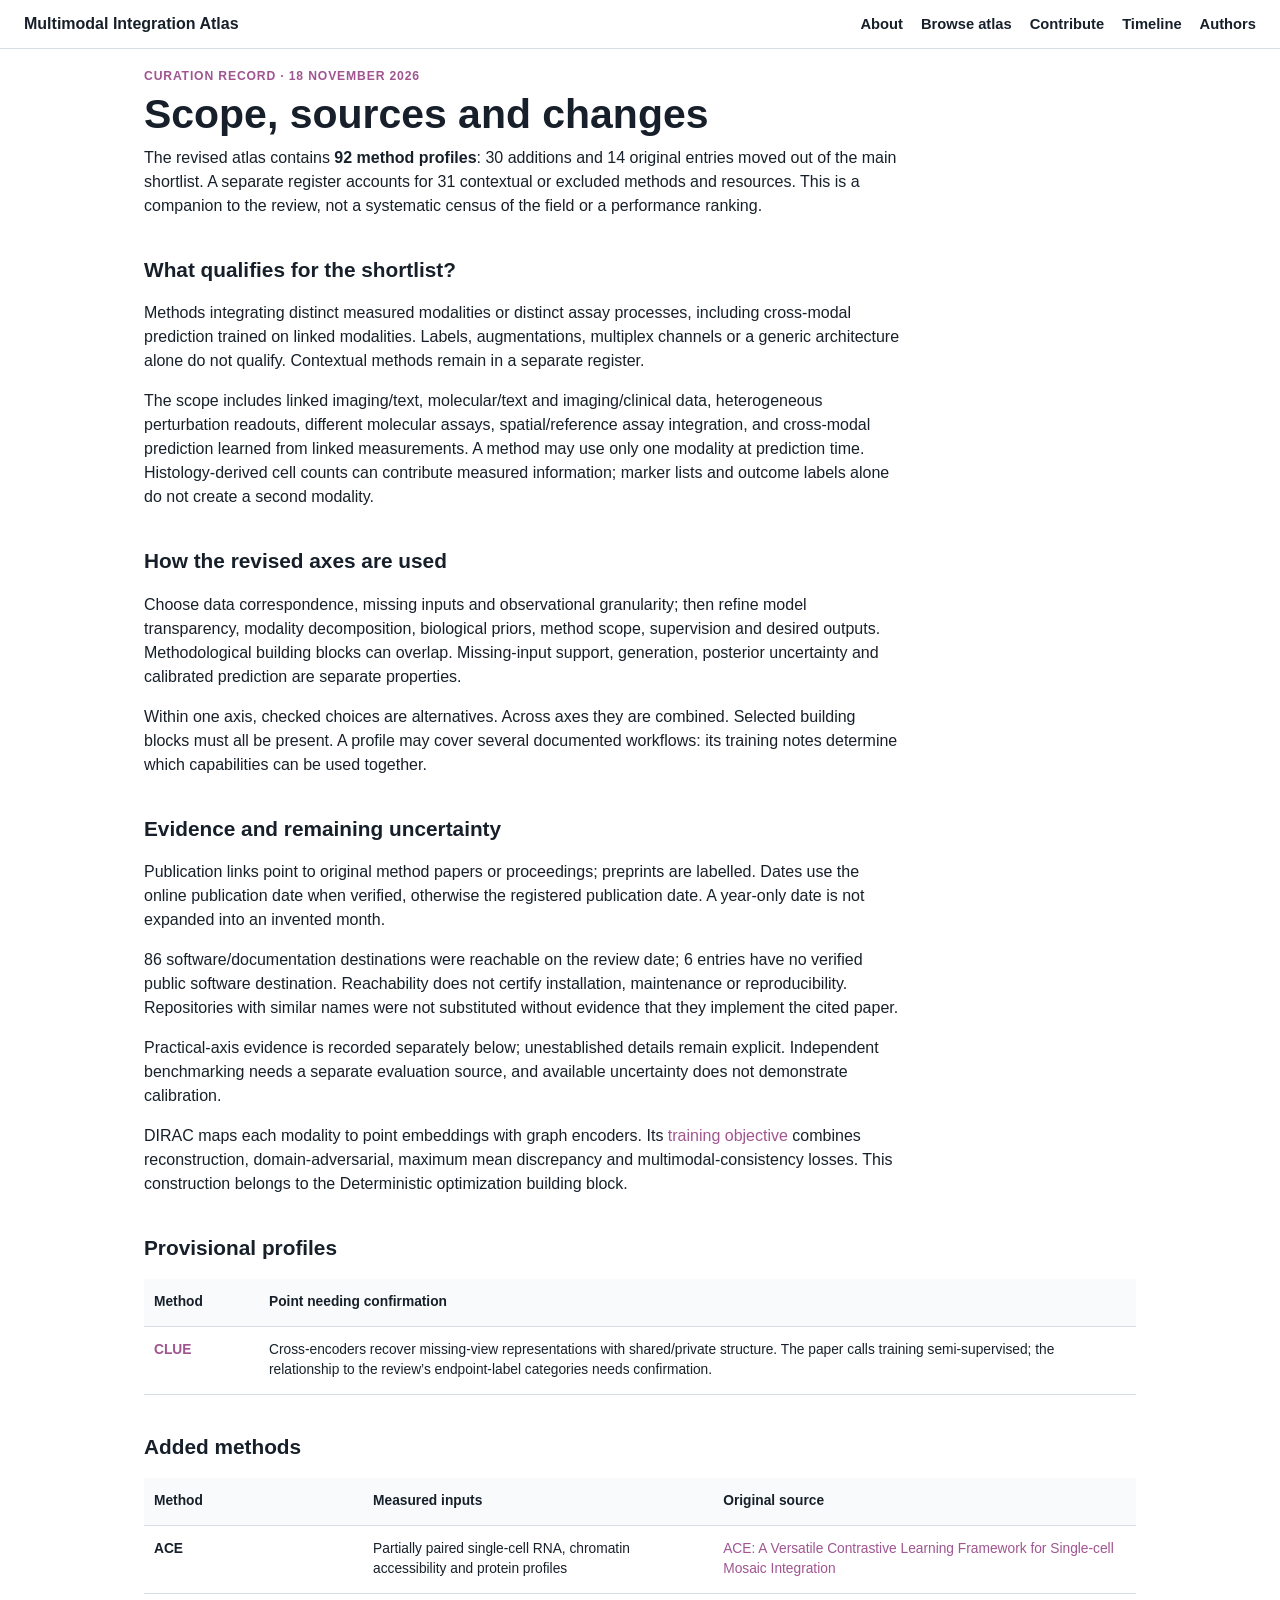
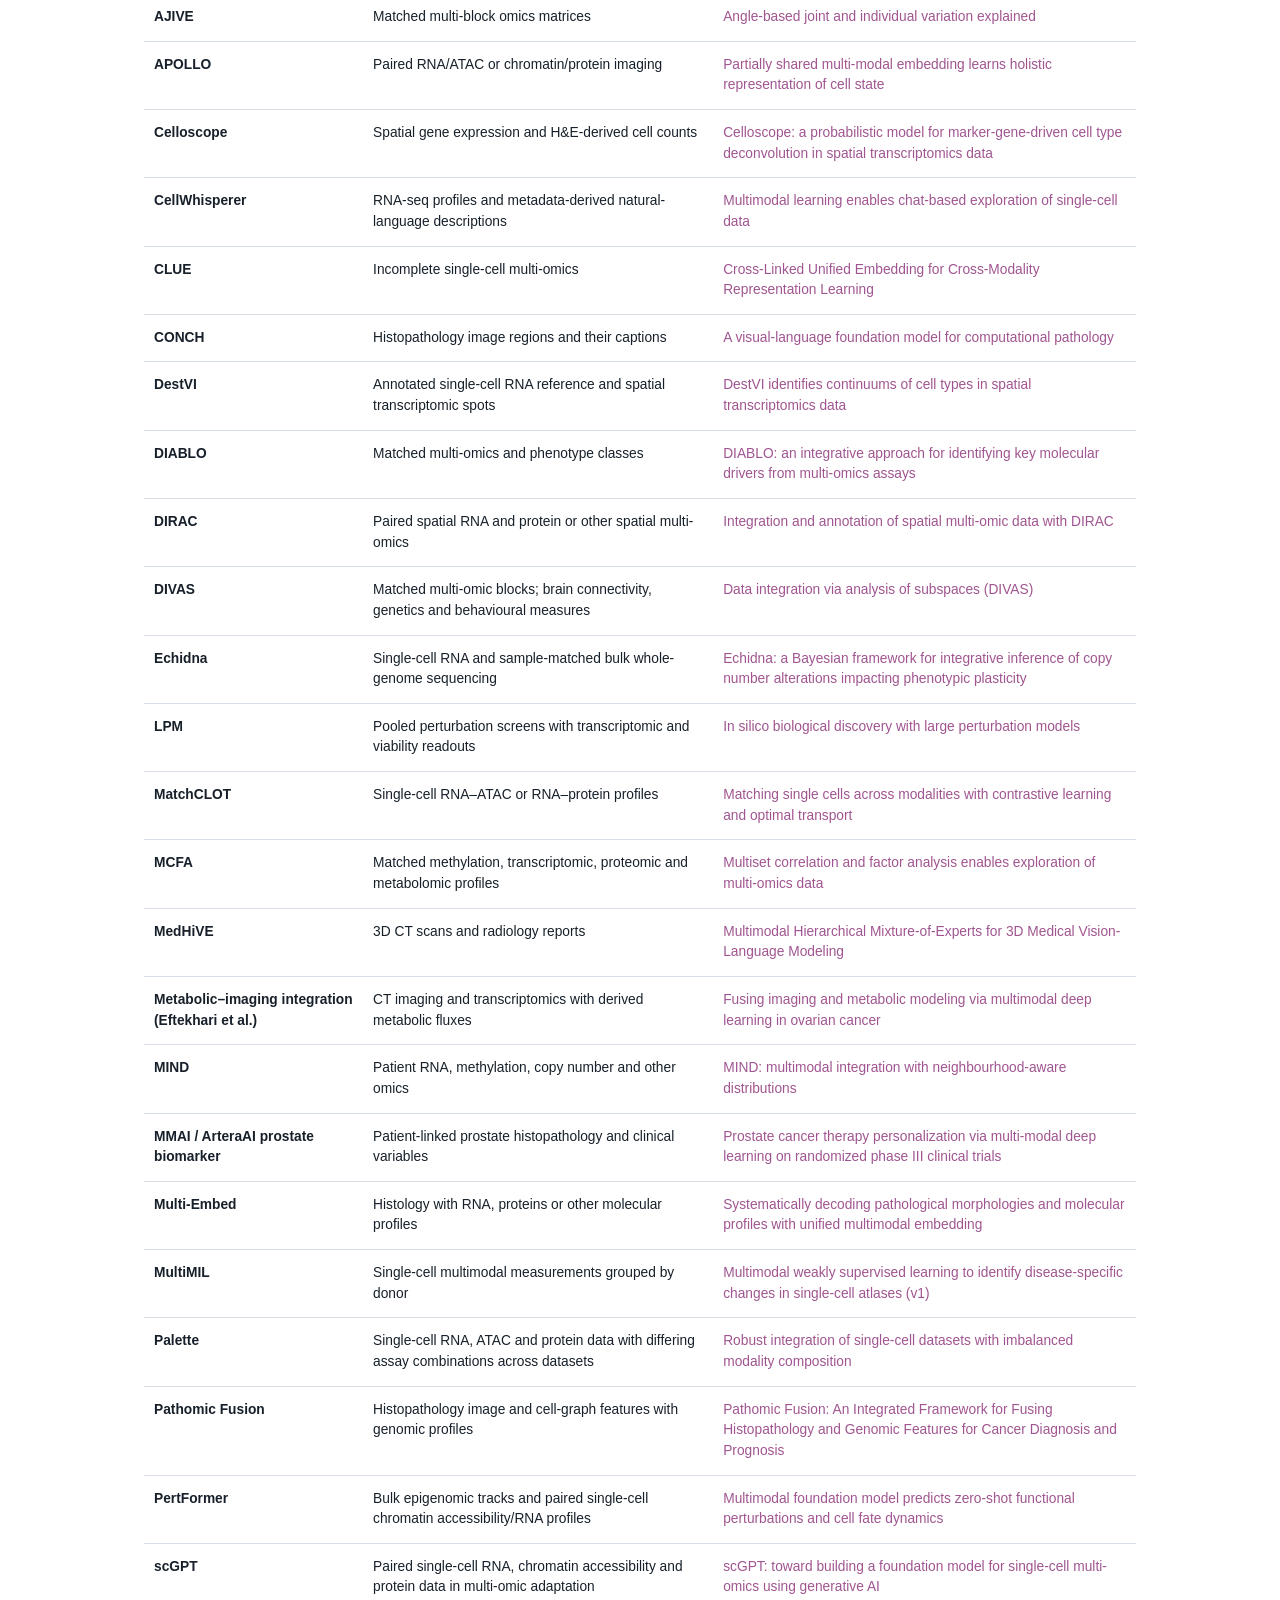
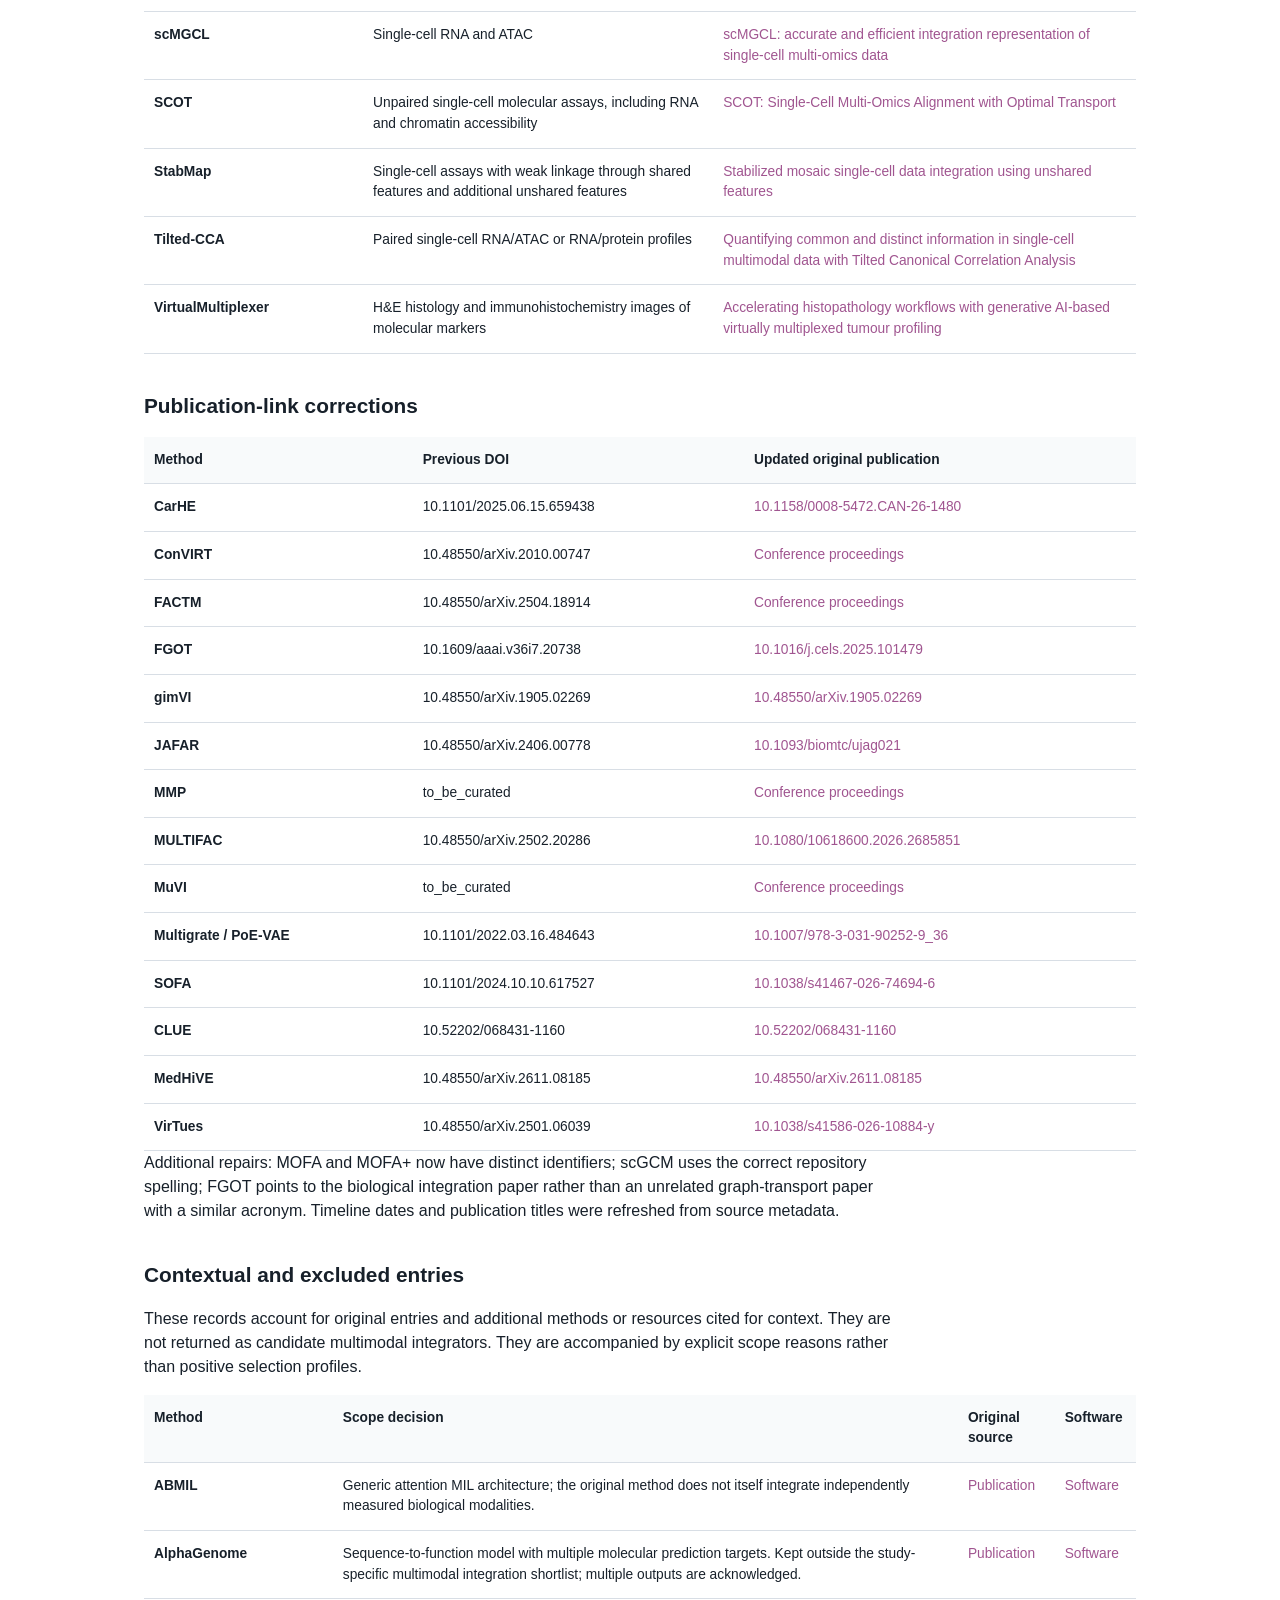
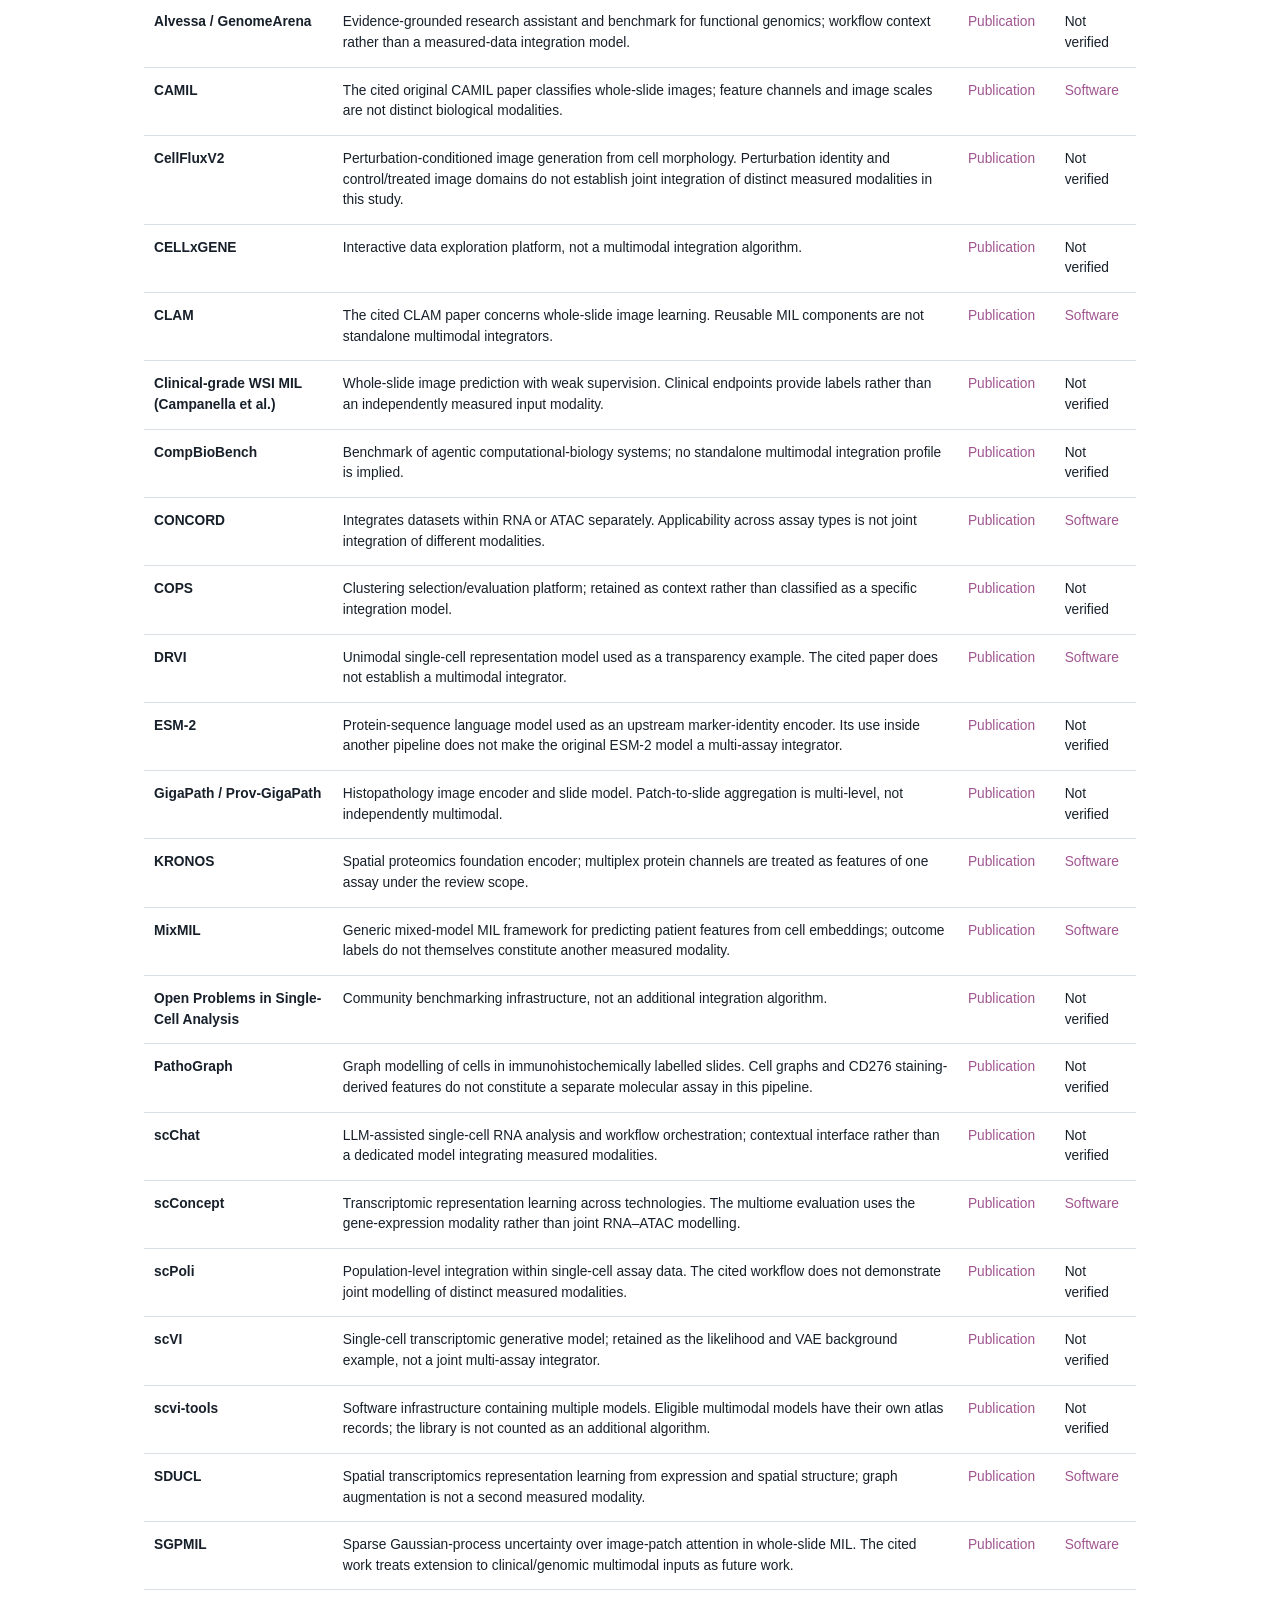
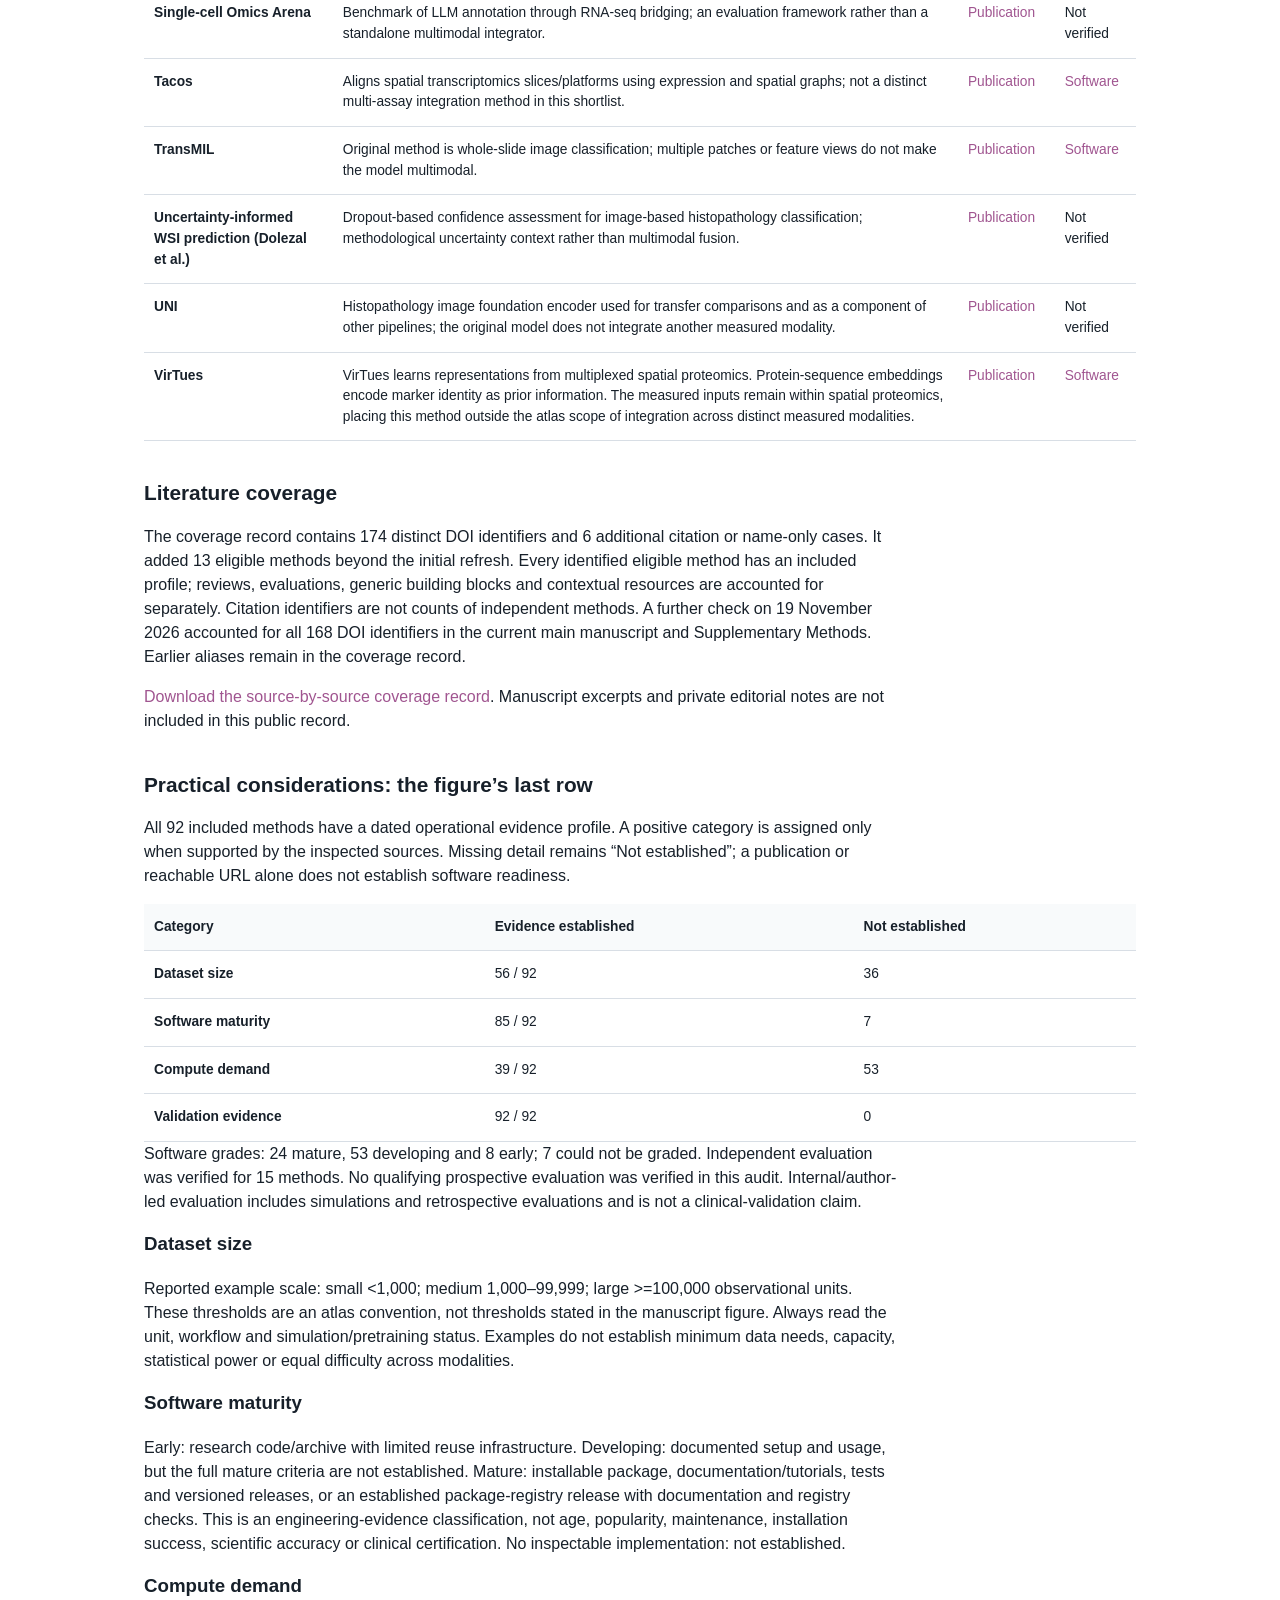
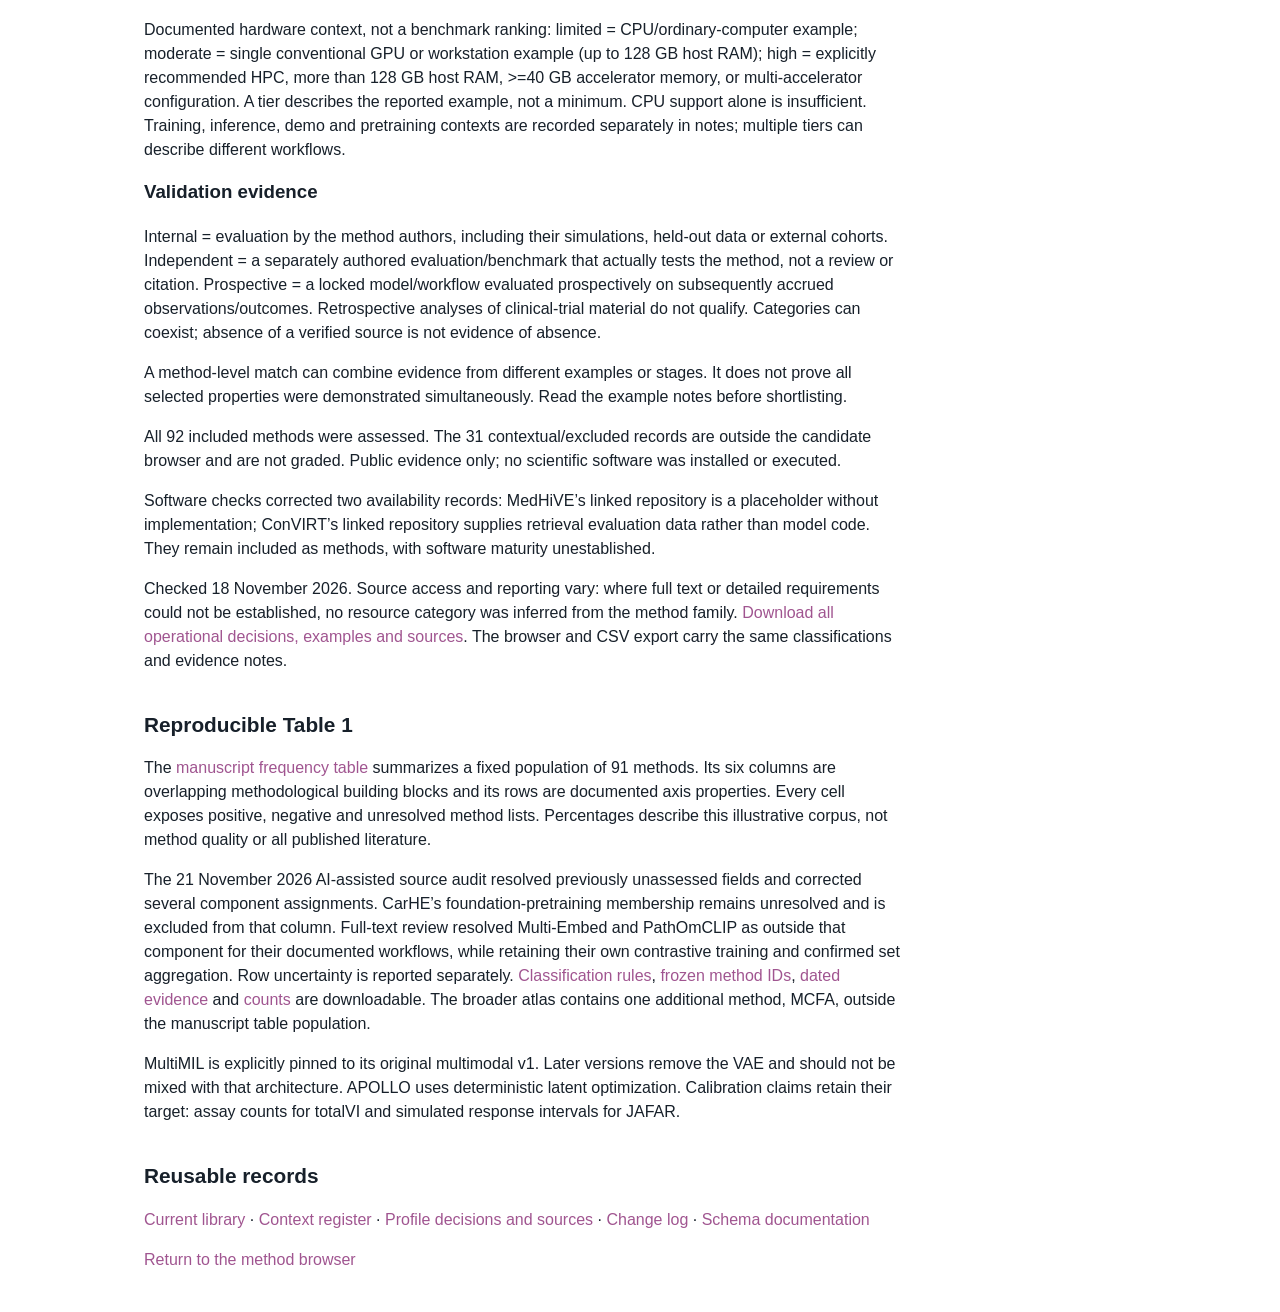
==== commit 9f40d0b7: "fix: resolve foundation method classifications" ====
--- a/curation.html
+++ b/curation.html
@@ -24,4 +24,4 @@
 <h2>Evidence and remaining uncertainty</h2><p>Publication links point to original method papers or proceedings; preprints are labelled. Dates use the online publication date when verified, otherwise the registered publication date. A year-only date is not expanded into an invented month.</p>
 <p>86 software/documentation destinations were reachable on the review date; 6 entries have no verified public software destination. Reachability does not certify installation, maintenance or reproducibility. Repositories with similar names were not substituted without evidence that they implement the cited paper.</p>
 <p>Practical-axis evidence is recorded separately below; unestablished details remain explicit. Independent benchmarking needs a separate evaluation source, and available uncertainty does not demonstrate calibration.</p>
-<p>DIRAC maps each modality to point embeddings with graph encoders. Its <a href="https://www.nature.com/articles/s41592-026-03282-9.pdf" target="_blank" rel="noopener noreferrer">training objective</a> combines reconstruction, domain-adversarial, maximum mean discrepancy and multimodal-consistency losses. This construction belongs to the Deterministic optimization building block.</p><h2>Provisional profiles</h2><div class="table-scroll"><table class="curation-table"><thead><tr><th scope="col">Method</th><th scope="col">Point needing confirmation</th></tr></thead><tbody><tr><td><a href="https://papers.neurips.cc/paper_files/paper/2022/hash/662b1774ba8845fc1fa3d1fc0177ceeb-Abstract-Conference.html" target="_blank" rel="noopener noreferrer">CLUE</a></td><td>Cross-encoders recover missing-view representations with shared/private structure. The paper calls training semi-supervised; the relationship to the review’s endpoint-label categories needs confirmation.</td></tr></tbody></table></div><h2>Added methods</h2><div class="table-scroll"><table class="curation-table"><thead><tr><th scope="col">Method</th><th scope="col">Measured inputs</th><th scope="col">Original source</th></tr></thead><tbody><tr><td>ACE</td><td>Partially paired single-cell RNA, chromatin accessibility and protein profiles</td><td><a href="https://doi.org/10.1093/gpbjnl/qzaf062" target="_blank" rel="noopener noreferrer">ACE: A Versatile Contrastive Learning Framework for Single-cell Mosaic Integration</a></td></tr><tr><td>AJIVE</td><td>Matched multi-block omics matrices</td><td><a href="https://doi.org/10.1016/j.jmva.2018.03.008" target="_blank" rel="noopener noreferrer">Angle-based joint and individual variation explained</a></td></tr><tr><td>APOLLO</td><td>Paired RNA/ATAC or chromatin/protein imaging</td><td><a href="https://doi.org/10.1038/s43588-025-00948-w" target="_blank" rel="noopener noreferrer">Partially shared multi-modal embedding learns holistic representation of cell state</a></td></tr><tr><td>Celloscope</td><td>Spatial gene expression and H&amp;E-derived cell counts</td><td><a href="https://doi.org/10.1186/s13059-023-02951-8" target="_blank" rel="noopener noreferrer">Celloscope: a probabilistic model for marker-gene-driven cell type deconvolution in spatial transcriptomics data</a></td></tr><tr><td>CellWhisperer</td><td>RNA-seq profiles and metadata-derived natural-language descriptions</td><td><a href="https://doi.org/10.1038/s41587-025-02857-9" target="_blank" rel="noopener noreferrer">Multimodal learning enables chat-based exploration of single-cell data</a></td></tr><tr><td>CLUE</td><td>Incomplete single-cell multi-omics</td><td><a href="https://papers.neurips.cc/paper_files/paper/2022/hash/662b1774ba8845fc1fa3d1fc0177ceeb-Abstract-Conference.html" target="_blank" rel="noopener noreferrer">Cross-Linked Unified Embedding for Cross-Modality Representation Learning</a></td></tr><tr><td>CONCH</td><td>Histopathology image regions and their captions</td><td><a href="https://doi.org/10.1038/s41591-024-02856-4" target="_blank" rel="noopener noreferrer">A visual-language foundation model for computational pathology</a></td></tr><tr><td>DestVI</td><td>Annotated single-cell RNA reference and spatial transcriptomic spots</td><td><a href="https://doi.org/10.1038/s41587-022-01272-8" target="_blank" rel="noopener noreferrer">DestVI identifies continuums of cell types in spatial transcriptomics data</a></td></tr><tr><td>DIABLO</td><td>Matched multi-omics and phenotype classes</td><td><a href="https://doi.org/10.1093/bioinformatics/bty1054" target="_blank" rel="noopener noreferrer">DIABLO: an integrative approach for identifying key molecular drivers from multi-omics assays</a></td></tr><tr><td>DIRAC</td><td>Paired spatial RNA and protein or other spatial multi-omics</td><td><a href="https://doi.org/10.1038/s41592-026-03282-9" target="_blank" rel="noopener noreferrer">Integration and annotation of spatial multi-omic data with DIRAC</a></td></tr><tr><td>DIVAS</td><td>Matched multi-omic blocks; brain connectivity, genetics and behavioural measures</td><td><a href="https://doi.org/10.1007/s11749-024-00923-z" target="_blank" rel="noopener noreferrer">Data integration via analysis of subspaces (DIVAS)</a></td></tr><tr><td>Echidna</td><td>Single-cell RNA and sample-matched bulk whole-genome sequencing</td><td><a href="https://doi.org/10.1038/s41592-026-03279-4" target="_blank" rel="noopener noreferrer">Echidna: a Bayesian framework for integrative inference of copy number alterations impacting phenotypic plasticity</a></td></tr><tr><td>LPM</td><td>Pooled perturbation screens with transcriptomic and viability readouts</td><td><a href="https://doi.org/10.1038/s43588-025-00870-1" target="_blank" rel="noopener noreferrer">In silico biological discovery with large perturbation models</a></td></tr><tr><td>MatchCLOT</td><td>Single-cell RNA–ATAC or RNA–protein profiles</td><td><a href="https://doi.org/10.1093/bib/bbad130" target="_blank" rel="noopener noreferrer">Matching single cells across modalities with contrastive learning and optimal transport</a></td></tr><tr><td>MCFA</td><td>Matched methylation, transcriptomic, proteomic and metabolomic profiles</td><td><a href="https://doi.org/10.1016/j.xgen.2023.100359" target="_blank" rel="noopener noreferrer">Multiset correlation and factor analysis enables exploration of multi-omics data</a></td></tr><tr><td>MedHiVE</td><td>3D CT scans and radiology reports</td><td><a href="https://arxiv.org/abs/2611.08185" target="_blank" rel="noopener noreferrer">Multimodal Hierarchical Mixture-of-Experts for 3D Medical Vision-Language Modeling</a></td></tr><tr><td>Metabolic–imaging integration (Eftekhari et al.)</td><td>CT imaging and transcriptomics with derived metabolic fluxes</td><td><a href="https://doi.org/10.1016/j.cels.2026.101594" target="_blank" rel="noopener noreferrer">Fusing imaging and metabolic modeling via multimodal deep learning in ovarian cancer</a></td></tr><tr><td>MIND</td><td>Patient RNA, methylation, copy number and other omics</td><td><a href="https://doi.org/10.1038/s41467-026-74413-1" target="_blank" rel="noopener noreferrer">MIND: multimodal integration with neighbourhood-aware distributions</a></td></tr><tr><td>MMAI / ArteraAI prostate biomarker</td><td>Patient-linked prostate histopathology and clinical variables</td><td><a href="https://doi.org/10.1038/s41746-022-00613-w" target="_blank" rel="noopener noreferrer">Prostate cancer therapy personalization via multi-modal deep learning on randomized phase III clinical trials</a></td></tr><tr><td>Multi-Embed</td><td>Histology with RNA, proteins or other molecular profiles</td><td><a href="https://doi.org/10.1038/s41592-026-03070-5" target="_blank" rel="noopener noreferrer">Systematically decoding pathological morphologies and molecular profiles with unified multimodal embedding</a></td></tr><tr><td>MultiMIL</td><td>Single-cell multimodal measurements grouped by donor</td><td><a href="https://www.biorxiv.org/content/10.1101/2024.07.29.605625v1" target="_blank" rel="noopener noreferrer">Multimodal weakly supervised learning to identify disease-specific changes in single-cell atlases (v1)</a></td></tr><tr><td>Palette</td><td>Single-cell RNA, ATAC and protein data with differing assay combinations across datasets</td><td><a href="https://doi.org/10.1038/s41467-026-72933-4" target="_blank" rel="noopener noreferrer">Robust integration of single-cell datasets with imbalanced modality composition</a></td></tr><tr><td>Pathomic Fusion</td><td>Histopathology image and cell-graph features with genomic profiles</td><td><a href="https://doi.org/10.1109/TMI.2020.3021387" target="_blank" rel="noopener noreferrer">Pathomic Fusion: An Integrated Framework for Fusing Histopathology and Genomic Features for Cancer Diagnosis and Prognosis</a></td></tr><tr><td>PertFormer</td><td>Bulk epigenomic tracks and paired single-cell chromatin accessibility/RNA profiles</td><td><a href="https://doi.org/10.1101/2024.12.19.629561" target="_blank" rel="noopener noreferrer">Multimodal foundation model predicts zero-shot functional perturbations and cell fate dynamics</a></td></tr><tr><td>scGPT</td><td>Paired single-cell RNA, chromatin accessibility and protein data in multi-omic adaptation</td><td><a href="https://doi.org/10.1038/s41592-024-02201-0" target="_blank" rel="noopener noreferrer">scGPT: toward building a foundation model for single-cell multi-omics using generative AI</a></td></tr><tr><td>scMGCL</td><td>Single-cell RNA and ATAC</td><td><a href="https://doi.org/10.1093/bioinformatics/btaf392" target="_blank" rel="noopener noreferrer">scMGCL: accurate and efficient integration representation of single-cell multi-omics data</a></td></tr><tr><td>SCOT</td><td>Unpaired single-cell molecular assays, including RNA and chromatin accessibility</td><td><a href="https://doi.org/10.1089/cmb.2021.0446" target="_blank" rel="noopener noreferrer">SCOT: Single-Cell Multi-Omics Alignment with Optimal Transport</a></td></tr><tr><td>StabMap</td><td>Single-cell assays with weak linkage through shared features and additional unshared features</td><td><a href="https://doi.org/10.1038/s41587-023-01766-z" target="_blank" rel="noopener noreferrer">Stabilized mosaic single-cell data integration using unshared features</a></td></tr><tr><td>Tilted-CCA</td><td>Paired single-cell RNA/ATAC or RNA/protein profiles</td><td><a href="https://doi.org/10.1073/pnas.2303647120" target="_blank" rel="noopener noreferrer">Quantifying common and distinct information in single-cell multimodal data with Tilted Canonical Correlation Analysis</a></td></tr><tr><td>VirtualMultiplexer</td><td>H&amp;E histology and immunohistochemistry images of molecular markers</td><td><a href="https://doi.org/10.1038/s42256-024-00889-5" target="_blank" rel="noopener noreferrer">Accelerating histopathology workflows with generative AI-based virtually multiplexed tumour profiling</a></td></tr></tbody></table></div><h2>Publication-link corrections</h2><div class="table-scroll"><table class="curation-table"><thead><tr><th scope="col">Method</th><th scope="col">Previous DOI</th><th scope="col">Updated original publication</th></tr></thead><tbody><tr><td>CarHE</td><td>10.1101/2025.06.15.659438</td><td><a href="https://doi.org/10.1158/0008-5472.CAN-26-1480" target="_blank" rel="noopener noreferrer">10.1158/0008-5472.CAN-26-1480</a></td></tr><tr><td>ConVIRT</td><td>10.48550/arXiv.2010.00747</td><td><a href="https://proceedings.mlr.press/v182/zhang22a.html" target="_blank" rel="noopener noreferrer">Conference proceedings</a></td></tr><tr><td>FACTM</td><td>10.48550/arXiv.2504.18914</td><td><a href="https://proceedings.mlr.press/v258/lazecka25a.html" target="_blank" rel="noopener noreferrer">Conference proceedings</a></td></tr><tr><td>FGOT</td><td>10.1609/aaai.v36i7.20738</td><td><a href="https://doi.org/10.1016/j.cels.2025.101479" target="_blank" rel="noopener noreferrer">10.1016/j.cels.2025.101479</a></td></tr><tr><td>gimVI</td><td>10.48550/arXiv.1905.02269</td><td><a href="https://arxiv.org/abs/1905.02269" target="_blank" rel="noopener noreferrer">10.48550/arXiv.1905.02269</a></td></tr><tr><td>JAFAR</td><td>10.48550/arXiv.2406.00778</td><td><a href="https://doi.org/10.1093/biomtc/ujag021" target="_blank" rel="noopener noreferrer">10.1093/biomtc/ujag021</a></td></tr><tr><td>MMP</td><td>to_be_curated</td><td><a href="https://proceedings.mlr.press/v235/song24b.html" target="_blank" rel="noopener noreferrer">Conference proceedings</a></td></tr><tr><td>MULTIFAC</td><td>10.48550/arXiv.2502.20286</td><td><a href="https://doi.org/10.1080/10618600.2026.2685851" target="_blank" rel="noopener noreferrer">10.1080/10618600.2026.2685851</a></td></tr><tr><td>MuVI</td><td>to_be_curated</td><td><a href="https://proceedings.mlr.press/v206/qoku23a.html" target="_blank" rel="noopener noreferrer">Conference proceedings</a></td></tr><tr><td>Multigrate / PoE-VAE</td><td>10.1101/2022.03.16.484643</td><td><a href="https://doi.org/10.1007/978-3-031-90252-9_36" target="_blank" rel="noopener noreferrer">10.1007/978-3-031-90252-9_36</a></td></tr><tr><td>SOFA</td><td>10.1101/2024.10.10.617527</td><td><a href="https://doi.org/10.1038/s41467-026-74694-6" target="_blank" rel="noopener noreferrer">10.1038/s41467-026-74694-6</a></td></tr><tr><td>CLUE</td><td>10.52202/068431-1160</td><td><a href="https://papers.neurips.cc/paper_files/paper/2022/hash/662b1774ba8845fc1fa3d1fc0177ceeb-Abstract-Conference.html" target="_blank" rel="noopener noreferrer">10.52202/068431-1160</a></td></tr><tr><td>MedHiVE</td><td>10.48550/arXiv.2611.08185</td><td><a href="https://arxiv.org/abs/2611.08185" target="_blank" rel="noopener noreferrer">10.48550/arXiv.2611.08185</a></td></tr><tr><td>VirTues</td><td>10.48550/arXiv.2501.06039</td><td><a href="https://doi.org/10.1038/s41586-026-10884-y" target="_blank" rel="noopener noreferrer">10.1038/s41586-026-10884-y</a></td></tr></tbody></table></div><p>Additional repairs: MOFA and MOFA+ now have distinct identifiers; scGCM uses the correct repository spelling; FGOT points to the biological integration paper rather than an unrelated graph-transport paper with a similar acronym. Timeline dates and publication titles were refreshed from source metadata.</p><h2>Contextual and excluded entries</h2><p>These records account for original entries and additional methods or resources cited for context. They are not returned as candidate multimodal integrators. They are accompanied by explicit scope reasons rather than positive selection profiles.</p><div class="table-scroll"><table class="curation-table"><thead><tr><th scope="col">Method</th><th scope="col">Scope decision</th><th scope="col">Original source</th><th scope="col">Software</th></tr></thead><tbody><tr><td>ABMIL</td><td>Generic attention MIL architecture; the original method does not itself integrate independently measured biological modalities.</td><td><a href="https://doi.org/10.48550/arXiv.1802.04712" target="_blank" rel="noopener noreferrer">Publication</a></td><td><a href="https://github.com/AMLab-Amsterdam/AttentionDeepMIL" target="_blank" rel="noopener noreferrer">Software</a></td></tr><tr><td>AlphaGenome</td><td>Sequence-to-function model with multiple molecular prediction targets. Kept outside the study-specific multimodal integration shortlist; multiple outputs are acknowledged.</td><td><a href="https://doi.org/10.1038/s41586-025-10014-0" target="_blank" rel="noopener noreferrer">Publication</a></td><td><a href="https://github.com/google-deepmind/alphagenome_research" target="_blank" rel="noopener noreferrer">Software</a></td></tr><tr><td>Alvessa / GenomeArena</td><td>Evidence-grounded research assistant and benchmark for functional genomics; workflow context rather than a measured-data integration model.</td><td><a href="https://doi.org/10.64898/2025.12.30.697073" target="_blank" rel="noopener noreferrer">Publication</a></td><td>Not verified</td></tr><tr><td>CAMIL</td><td>The cited original CAMIL paper classifies whole-slide images; feature channels and image scales are not distinct biological modalities.</td><td><a href="https://doi.org/10.1093/bioinformatics/btaf024" target="_blank" rel="noopener noreferrer">Publication</a></td><td><a href="https://github.com/maojy0914/CAMIL" target="_blank" rel="noopener noreferrer">Software</a></td></tr><tr><td>CellFluxV2</td><td>Perturbation-conditioned image generation from cell morphology. Perturbation identity and control/treated image domains do not establish joint integration of distinct measured modalities in this study.</td><td><a href="https://doi.org/10.64898/2026.01.19.696785" target="_blank" rel="noopener noreferrer">Publication</a></td><td>Not verified</td></tr><tr><td>CELLxGENE</td><td>Interactive data exploration platform, not a multimodal integration algorithm.</td><td><a href="https://doi.org/10.1101/2021.04.05.438318" target="_blank" rel="noopener noreferrer">Publication</a></td><td>Not verified</td></tr><tr><td>CLAM</td><td>The cited CLAM paper concerns whole-slide image learning. Reusable MIL components are not standalone multimodal integrators.</td><td><a href="https://doi.org/10.1038/s41551-020-00682-w" target="_blank" rel="noopener noreferrer">Publication</a></td><td><a href="https://github.com/mahmoodlab/CLAM" target="_blank" rel="noopener noreferrer">Software</a></td></tr><tr><td>Clinical-grade WSI MIL (Campanella et al.)</td><td>Whole-slide image prediction with weak supervision. Clinical endpoints provide labels rather than an independently measured input modality.</td><td><a href="https://doi.org/10.1038/s41591-019-0508-1" target="_blank" rel="noopener noreferrer">Publication</a></td><td>Not verified</td></tr><tr><td>CompBioBench</td><td>Benchmark of agentic computational-biology systems; no standalone multimodal integration profile is implied.</td><td><a href="https://doi.org/10.64898/2026.04.06.716850" target="_blank" rel="noopener noreferrer">Publication</a></td><td>Not verified</td></tr><tr><td>CONCORD</td><td>Integrates datasets within RNA or ATAC separately. Applicability across assay types is not joint integration of different modalities.</td><td><a href="https://doi.org/10.1038/s41587-025-02950-z" target="_blank" rel="noopener noreferrer">Publication</a></td><td><a href="https://github.com/Gartner-Lab/Concord" target="_blank" rel="noopener noreferrer">Software</a></td></tr><tr><td>COPS</td><td>Clustering selection/evaluation platform; retained as context rather than classified as a specific integration model.</td><td><a href="https://doi.org/10.1371/journal.pcbi.1012275" target="_blank" rel="noopener noreferrer">Publication</a></td><td>Not verified</td></tr><tr><td>DRVI</td><td>Unimodal single-cell representation model used as a transparency example. The cited paper does not establish a multimodal integrator.</td><td><a href="https://doi.org/10.1101/2024.11.06.622266" target="_blank" rel="noopener noreferrer">Publication</a></td><td><a href="https://github.com/theislab/DRVI" target="_blank" rel="noopener noreferrer">Software</a></td></tr><tr><td>ESM-2</td><td>Protein-sequence language model used as an upstream marker-identity encoder. Its use inside another pipeline does not make the original ESM-2 model a multi-assay integrator.</td><td><a href="https://doi.org/10.1126/science.ade2574" target="_blank" rel="noopener noreferrer">Publication</a></td><td>Not verified</td></tr><tr><td>GigaPath / Prov-GigaPath</td><td>Histopathology image encoder and slide model. Patch-to-slide aggregation is multi-level, not independently multimodal.</td><td><a href="https://doi.org/10.1038/s41586-024-07441-w" target="_blank" rel="noopener noreferrer">Publication</a></td><td>Not verified</td></tr><tr><td>KRONOS</td><td>Spatial proteomics foundation encoder; multiplex protein channels are treated as features of one assay under the review scope.</td><td><a href="https://doi.org/10.48550/arXiv.2506.03373" target="_blank" rel="noopener noreferrer">Publication</a></td><td><a href="https://github.com/mahmoodlab/KRONOS" target="_blank" rel="noopener noreferrer">Software</a></td></tr><tr><td>MixMIL</td><td>Generic mixed-model MIL framework for predicting patient features from cell embeddings; outcome labels do not themselves constitute another measured modality.</td><td><a href="https://proceedings.mlr.press/v238/engelmann24a/engelmann24a.pdf" target="_blank" rel="noopener noreferrer">Publication</a></td><td><a href="https://github.com/AIH-SGML/mixmil" target="_blank" rel="noopener noreferrer">Software</a></td></tr><tr><td>Open Problems in Single-Cell Analysis</td><td>Community benchmarking infrastructure, not an additional integration algorithm.</td><td><a href="https://doi.org/10.1038/s41587-025-02694-w" target="_blank" rel="noopener noreferrer">Publication</a></td><td>Not verified</td></tr><tr><td>PathoGraph</td><td>Graph modelling of cells in immunohistochemically labelled slides. Cell graphs and CD276 staining-derived features do not constitute a separate molecular assay in this pipeline.</td><td><a href="https://doi.org/10.3390/cancers16040750" target="_blank" rel="noopener noreferrer">Publication</a></td><td>Not verified</td></tr><tr><td>scChat</td><td>LLM-assisted single-cell RNA analysis and workflow orchestration; contextual interface rather than a dedicated model integrating measured modalities.</td><td><a href="https://doi.org/10.1002/aic.70285" target="_blank" rel="noopener noreferrer">Publication</a></td><td>Not verified</td></tr><tr><td>scConcept</td><td>Transcriptomic representation learning across technologies. The multiome evaluation uses the gene-expression modality rather than joint RNA–ATAC modelling.</td><td><a href="https://doi.org/10.1101/2025.10.14.682419" target="_blank" rel="noopener noreferrer">Publication</a></td><td><a href="https://github.com/theislab/scConcept" target="_blank" rel="noopener noreferrer">Software</a></td></tr><tr><td>scPoli</td><td>Population-level integration within single-cell assay data. The cited workflow does not demonstrate joint modelling of distinct measured modalities.</td><td><a href="https://doi.org/10.1038/s41592-023-02035-2" target="_blank" rel="noopener noreferrer">Publication</a></td><td>Not verified</td></tr><tr><td>scVI</td><td>Single-cell transcriptomic generative model; retained as the likelihood and VAE background example, not a joint multi-assay integrator.</td><td><a href="https://doi.org/10.1038/s41592-018-0229-2" target="_blank" rel="noopener noreferrer">Publication</a></td><td>Not verified</td></tr><tr><td>scvi-tools</td><td>Software infrastructure containing multiple models. Eligible multimodal models have their own atlas records; the library is not counted as an additional algorithm.</td><td><a href="https://doi.org/10.1038/s41587-021-01206-w" target="_blank" rel="noopener noreferrer">Publication</a></td><td>Not verified</td></tr><tr><td>SDUCL</td><td>Spatial transcriptomics representation learning from expression and spatial structure; graph augmentation is not a second measured modality.</td><td><a href="https://doi.org/10.1093/bioinformatics/btae663" target="_blank" rel="noopener noreferrer">Publication</a></td><td><a href="https://github.com/WeiMin-Li-visual/SDUCL" target="_blank" rel="noopener noreferrer">Software</a></td></tr><tr><td>SGPMIL</td><td>Sparse Gaussian-process uncertainty over image-patch attention in whole-slide MIL. The cited work treats extension to clinical/genomic multimodal inputs as future work.</td><td><a href="https://doi.org/10.1109/WACV61042.2026.00057" target="_blank" rel="noopener noreferrer">Publication</a></td><td><a href="https://github.com/mandlos/SGPMIL" target="_blank" rel="noopener noreferrer">Software</a></td></tr><tr><td>Single-cell Omics Arena</td><td>Benchmark of LLM annotation through RNA-seq bridging; an evaluation framework rather than a standalone multimodal integrator.</td><td><a href="https://doi.org/10.1093/bib/bbaf622" target="_blank" rel="noopener noreferrer">Publication</a></td><td>Not verified</td></tr><tr><td>Tacos</td><td>Aligns spatial transcriptomics slices/platforms using expression and spatial graphs; not a distinct multi-assay integration method in this shortlist.</td><td><a href="https://doi.org/10.1371/journal.pcbi.1012948" target="_blank" rel="noopener noreferrer">Publication</a></td><td><a href="https://github.com/0617spec/tacos" target="_blank" rel="noopener noreferrer">Software</a></td></tr><tr><td>TransMIL</td><td>Original method is whole-slide image classification; multiple patches or feature views do not make the model multimodal.</td><td><a href="https://doi.org/10.48550/arXiv.2106.00908" target="_blank" rel="noopener noreferrer">Publication</a></td><td><a href="https://github.com/szc19990412/TransMIL" target="_blank" rel="noopener noreferrer">Software</a></td></tr><tr><td>Uncertainty-informed WSI prediction (Dolezal et al.)</td><td>Dropout-based confidence assessment for image-based histopathology classification; methodological uncertainty context rather than multimodal fusion.</td><td><a href="https://doi.org/10.1038/s41467-022-34025-x" target="_blank" rel="noopener noreferrer">Publication</a></td><td>Not verified</td></tr><tr><td>UNI</td><td>Histopathology image foundation encoder used for transfer comparisons and as a component of other pipelines; the original model does not integrate another measured modality.</td><td><a href="https://doi.org/10.1038/s41591-024-02857-3" target="_blank" rel="noopener noreferrer">Publication</a></td><td>Not verified</td></tr><tr><td>VirTues</td><td>VirTues learns representations from multiplexed spatial proteomics. Protein-sequence embeddings encode marker identity as prior information. The measured inputs remain within spatial proteomics, placing this method outside the atlas scope of integration across distinct measured modalities.</td><td><a href="https://doi.org/10.1038/s41586-026-10884-y" target="_blank" rel="noopener noreferrer">Publication</a></td><td><a href="https://github.com/bunnelab/virtues" target="_blank" rel="noopener noreferrer">Software</a></td></tr></tbody></table></div><h2>Literature coverage</h2><p>The coverage record contains 174 distinct DOI identifiers and 6 additional citation or name-only cases. It added 13 eligible methods beyond the initial refresh. Every identified eligible method has an included profile; reviews, evaluations, generic building blocks and contextual resources are accounted for separately. Citation identifiers are not counts of independent methods. A further check on 19 November 2026 accounted for all 168 DOI identifiers in the current main manuscript and Supplementary Methods. Earlier aliases remain in the coverage record.</p><p><a href="data/literature-coverage.json">Download the source-by-source coverage record</a>. Manuscript excerpts and private editorial notes are not included in this public record.</p><section id="practical"><h2>Practical considerations: the figure’s last row</h2><p>All 92 included methods have a dated operational evidence profile. A positive category is assigned only when supported by the inspected sources. Missing detail remains “Not established”; a publication or reachable URL alone does not establish software readiness.</p><div class="table-scroll"><table class="curation-table"><thead><tr><th>Category</th><th>Evidence established</th><th>Not established</th></tr></thead><tbody><tr><td>Dataset size</td><td>55 / 92</td><td>37</td></tr><tr><td>Software maturity</td><td>85 / 92</td><td>7</td></tr><tr><td>Compute demand</td><td>38 / 92</td><td>54</td></tr><tr><td>Validation evidence</td><td>92 / 92</td><td>0</td></tr></tbody></table></div><p>Software grades: 24 mature, 53 developing and 8 early; 7 could not be graded. Independent evaluation was verified for 15 methods. No qualifying prospective evaluation was verified in this audit. Internal/author-led evaluation includes simulations and retrospective evaluations and is not a clinical-validation claim.</p><h3>Dataset size</h3><p>Reported example scale: small &lt;1,000; medium 1,000–99,999; large &gt;=100,000 observational units. These thresholds are an atlas convention, not thresholds stated in the manuscript figure. Always read the unit, workflow and simulation/pretraining status. Examples do not establish minimum data needs, capacity, statistical power or equal difficulty across modalities.</p><h3>Software maturity</h3><p>Early: research code/archive with limited reuse infrastructure. Developing: documented setup and usage, but the full mature criteria are not established. Mature: installable package, documentation/tutorials, tests and versioned releases, or an established package-registry release with documentation and registry checks. This is an engineering-evidence classification, not age, popularity, maintenance, installation success, scientific accuracy or clinical certification. No inspectable implementation: not established.</p><h3>Compute demand</h3><p>Documented hardware context, not a benchmark ranking: limited = CPU/ordinary-computer example; moderate = single conventional GPU or workstation example (up to 128 GB host RAM); high = explicitly recommended HPC, more than 128 GB host RAM, &gt;=40 GB accelerator memory, or multi-accelerator configuration. A tier describes the reported example, not a minimum. CPU support alone is insufficient. Training, inference, demo and pretraining contexts are recorded separately in notes; multiple tiers can describe different workflows.</p><h3>Validation evidence</h3><p>Internal = evaluation by the method authors, including their simulations, held-out data or external cohorts. Independent = a separately authored evaluation/benchmark that actually tests the method, not a review or citation. Prospective = a locked model/workflow evaluated prospectively on subsequently accrued observations/outcomes. Retrospective analyses of clinical-trial material do not qualify. Categories can coexist; absence of a verified source is not evidence of absence.</p><p>A method-level match can combine evidence from different examples or stages. It does not prove all selected properties were demonstrated simultaneously. Read the example notes before shortlisting.</p><p>All 92 included methods were assessed. The 31 contextual/excluded records are outside the candidate browser and are not graded. Public evidence only; no scientific software was installed or executed.</p><p>Software checks corrected two availability records: MedHiVE’s linked repository is a placeholder without implementation; ConVIRT’s linked repository supplies retrieval evaluation data rather than model code. They remain included as methods, with software maturity unestablished.</p><p>Checked 18 November 2026. Source access and reporting vary: where full text or detailed requirements could not be established, no resource category was inferred from the method family. <a href="data/operational-evidence.json">Download all operational decisions, examples and sources</a>. The browser and CSV export carry the same classifications and evidence notes.</p></section><section id="table1"><h2>Reproducible Table 1</h2><p>The <a href="table1.html">manuscript frequency table</a> summarizes a fixed population of 91 methods. Its six columns are overlapping methodological building blocks and its rows are documented axis properties. Every cell exposes positive, negative and unresolved method lists. Percentages describe this illustrative corpus, not method quality or all published literature.</p><p>The 21 November 2026 AI-assisted source audit resolved previously unassessed fields and corrected several component assignments. Three foundation-pretraining memberships remain unresolved and are excluded from that column. Row uncertainty is reported separately. <a href="data/table1-definition.json">Classification rules</a>, <a href="data/table1-population.json">frozen method IDs</a>, <a href="data/table1-evidence.json">dated evidence</a> and <a href="data/table1-counts.csv">counts</a> are downloadable. The broader atlas contains one additional method, MCFA, outside the manuscript table population.</p><p>MultiMIL is explicitly pinned to its original multimodal v1. Later versions remove the VAE and should not be mixed with that architecture. APOLLO uses deterministic latent optimization. Calibration claims retain their target: assay counts for totalVI and simulated response intervals for JAFAR.</p></section><h2>Reusable records</h2><p><a href="data/integration_methods_library.csv">Current library</a> · <a href="data/contextual_methods.csv">Context register</a> · <a href="data/classification-audit.json">Profile decisions and sources</a> · <a href="data/refresh-audit.json">Change log</a> · <a href="docs/schema.md">Schema documentation</a></p><p><a href="index.html#atlas">Return to the method browser</a></p></main><script src="atlas-core.js?v=2.1.20261119.2"></script><script src="app.js?v=2.1.20261119.2"></script></body></html>
+<p>DIRAC maps each modality to point embeddings with graph encoders. Its <a href="https://www.nature.com/articles/s41592-026-03282-9.pdf" target="_blank" rel="noopener noreferrer">training objective</a> combines reconstruction, domain-adversarial, maximum mean discrepancy and multimodal-consistency losses. This construction belongs to the Deterministic optimization building block.</p><h2>Provisional profiles</h2><div class="table-scroll"><table class="curation-table"><thead><tr><th scope="col">Method</th><th scope="col">Point needing confirmation</th></tr></thead><tbody><tr><td><a href="https://papers.neurips.cc/paper_files/paper/2022/hash/662b1774ba8845fc1fa3d1fc0177ceeb-Abstract-Conference.html" target="_blank" rel="noopener noreferrer">CLUE</a></td><td>Cross-encoders recover missing-view representations with shared/private structure. The paper calls training semi-supervised; the relationship to the review’s endpoint-label categories needs confirmation.</td></tr></tbody></table></div><h2>Added methods</h2><div class="table-scroll"><table class="curation-table"><thead><tr><th scope="col">Method</th><th scope="col">Measured inputs</th><th scope="col">Original source</th></tr></thead><tbody><tr><td>ACE</td><td>Partially paired single-cell RNA, chromatin accessibility and protein profiles</td><td><a href="https://doi.org/10.1093/gpbjnl/qzaf062" target="_blank" rel="noopener noreferrer">ACE: A Versatile Contrastive Learning Framework for Single-cell Mosaic Integration</a></td></tr><tr><td>AJIVE</td><td>Matched multi-block omics matrices</td><td><a href="https://doi.org/10.1016/j.jmva.2018.03.008" target="_blank" rel="noopener noreferrer">Angle-based joint and individual variation explained</a></td></tr><tr><td>APOLLO</td><td>Paired RNA/ATAC or chromatin/protein imaging</td><td><a href="https://doi.org/10.1038/s43588-025-00948-w" target="_blank" rel="noopener noreferrer">Partially shared multi-modal embedding learns holistic representation of cell state</a></td></tr><tr><td>Celloscope</td><td>Spatial gene expression and H&amp;E-derived cell counts</td><td><a href="https://doi.org/10.1186/s13059-023-02951-8" target="_blank" rel="noopener noreferrer">Celloscope: a probabilistic model for marker-gene-driven cell type deconvolution in spatial transcriptomics data</a></td></tr><tr><td>CellWhisperer</td><td>RNA-seq profiles and metadata-derived natural-language descriptions</td><td><a href="https://doi.org/10.1038/s41587-025-02857-9" target="_blank" rel="noopener noreferrer">Multimodal learning enables chat-based exploration of single-cell data</a></td></tr><tr><td>CLUE</td><td>Incomplete single-cell multi-omics</td><td><a href="https://papers.neurips.cc/paper_files/paper/2022/hash/662b1774ba8845fc1fa3d1fc0177ceeb-Abstract-Conference.html" target="_blank" rel="noopener noreferrer">Cross-Linked Unified Embedding for Cross-Modality Representation Learning</a></td></tr><tr><td>CONCH</td><td>Histopathology image regions and their captions</td><td><a href="https://doi.org/10.1038/s41591-024-02856-4" target="_blank" rel="noopener noreferrer">A visual-language foundation model for computational pathology</a></td></tr><tr><td>DestVI</td><td>Annotated single-cell RNA reference and spatial transcriptomic spots</td><td><a href="https://doi.org/10.1038/s41587-022-01272-8" target="_blank" rel="noopener noreferrer">DestVI identifies continuums of cell types in spatial transcriptomics data</a></td></tr><tr><td>DIABLO</td><td>Matched multi-omics and phenotype classes</td><td><a href="https://doi.org/10.1093/bioinformatics/bty1054" target="_blank" rel="noopener noreferrer">DIABLO: an integrative approach for identifying key molecular drivers from multi-omics assays</a></td></tr><tr><td>DIRAC</td><td>Paired spatial RNA and protein or other spatial multi-omics</td><td><a href="https://doi.org/10.1038/s41592-026-03282-9" target="_blank" rel="noopener noreferrer">Integration and annotation of spatial multi-omic data with DIRAC</a></td></tr><tr><td>DIVAS</td><td>Matched multi-omic blocks; brain connectivity, genetics and behavioural measures</td><td><a href="https://doi.org/10.1007/s11749-024-00923-z" target="_blank" rel="noopener noreferrer">Data integration via analysis of subspaces (DIVAS)</a></td></tr><tr><td>Echidna</td><td>Single-cell RNA and sample-matched bulk whole-genome sequencing</td><td><a href="https://doi.org/10.1038/s41592-026-03279-4" target="_blank" rel="noopener noreferrer">Echidna: a Bayesian framework for integrative inference of copy number alterations impacting phenotypic plasticity</a></td></tr><tr><td>LPM</td><td>Pooled perturbation screens with transcriptomic and viability readouts</td><td><a href="https://doi.org/10.1038/s43588-025-00870-1" target="_blank" rel="noopener noreferrer">In silico biological discovery with large perturbation models</a></td></tr><tr><td>MatchCLOT</td><td>Single-cell RNA–ATAC or RNA–protein profiles</td><td><a href="https://doi.org/10.1093/bib/bbad130" target="_blank" rel="noopener noreferrer">Matching single cells across modalities with contrastive learning and optimal transport</a></td></tr><tr><td>MCFA</td><td>Matched methylation, transcriptomic, proteomic and metabolomic profiles</td><td><a href="https://doi.org/10.1016/j.xgen.2023.100359" target="_blank" rel="noopener noreferrer">Multiset correlation and factor analysis enables exploration of multi-omics data</a></td></tr><tr><td>MedHiVE</td><td>3D CT scans and radiology reports</td><td><a href="https://arxiv.org/abs/2611.08185" target="_blank" rel="noopener noreferrer">Multimodal Hierarchical Mixture-of-Experts for 3D Medical Vision-Language Modeling</a></td></tr><tr><td>Metabolic–imaging integration (Eftekhari et al.)</td><td>CT imaging and transcriptomics with derived metabolic fluxes</td><td><a href="https://doi.org/10.1016/j.cels.2026.101594" target="_blank" rel="noopener noreferrer">Fusing imaging and metabolic modeling via multimodal deep learning in ovarian cancer</a></td></tr><tr><td>MIND</td><td>Patient RNA, methylation, copy number and other omics</td><td><a href="https://doi.org/10.1038/s41467-026-74413-1" target="_blank" rel="noopener noreferrer">MIND: multimodal integration with neighbourhood-aware distributions</a></td></tr><tr><td>MMAI / ArteraAI prostate biomarker</td><td>Patient-linked prostate histopathology and clinical variables</td><td><a href="https://doi.org/10.1038/s41746-022-00613-w" target="_blank" rel="noopener noreferrer">Prostate cancer therapy personalization via multi-modal deep learning on randomized phase III clinical trials</a></td></tr><tr><td>Multi-Embed</td><td>Histology with RNA, proteins or other molecular profiles</td><td><a href="https://doi.org/10.1038/s41592-026-03070-5" target="_blank" rel="noopener noreferrer">Systematically decoding pathological morphologies and molecular profiles with unified multimodal embedding</a></td></tr><tr><td>MultiMIL</td><td>Single-cell multimodal measurements grouped by donor</td><td><a href="https://www.biorxiv.org/content/10.1101/2024.07.29.605625v1" target="_blank" rel="noopener noreferrer">Multimodal weakly supervised learning to identify disease-specific changes in single-cell atlases (v1)</a></td></tr><tr><td>Palette</td><td>Single-cell RNA, ATAC and protein data with differing assay combinations across datasets</td><td><a href="https://doi.org/10.1038/s41467-026-72933-4" target="_blank" rel="noopener noreferrer">Robust integration of single-cell datasets with imbalanced modality composition</a></td></tr><tr><td>Pathomic Fusion</td><td>Histopathology image and cell-graph features with genomic profiles</td><td><a href="https://doi.org/10.1109/TMI.2020.3021387" target="_blank" rel="noopener noreferrer">Pathomic Fusion: An Integrated Framework for Fusing Histopathology and Genomic Features for Cancer Diagnosis and Prognosis</a></td></tr><tr><td>PertFormer</td><td>Bulk epigenomic tracks and paired single-cell chromatin accessibility/RNA profiles</td><td><a href="https://doi.org/10.1101/2024.12.19.629561" target="_blank" rel="noopener noreferrer">Multimodal foundation model predicts zero-shot functional perturbations and cell fate dynamics</a></td></tr><tr><td>scGPT</td><td>Paired single-cell RNA, chromatin accessibility and protein data in multi-omic adaptation</td><td><a href="https://doi.org/10.1038/s41592-024-02201-0" target="_blank" rel="noopener noreferrer">scGPT: toward building a foundation model for single-cell multi-omics using generative AI</a></td></tr><tr><td>scMGCL</td><td>Single-cell RNA and ATAC</td><td><a href="https://doi.org/10.1093/bioinformatics/btaf392" target="_blank" rel="noopener noreferrer">scMGCL: accurate and efficient integration representation of single-cell multi-omics data</a></td></tr><tr><td>SCOT</td><td>Unpaired single-cell molecular assays, including RNA and chromatin accessibility</td><td><a href="https://doi.org/10.1089/cmb.2021.0446" target="_blank" rel="noopener noreferrer">SCOT: Single-Cell Multi-Omics Alignment with Optimal Transport</a></td></tr><tr><td>StabMap</td><td>Single-cell assays with weak linkage through shared features and additional unshared features</td><td><a href="https://doi.org/10.1038/s41587-023-01766-z" target="_blank" rel="noopener noreferrer">Stabilized mosaic single-cell data integration using unshared features</a></td></tr><tr><td>Tilted-CCA</td><td>Paired single-cell RNA/ATAC or RNA/protein profiles</td><td><a href="https://doi.org/10.1073/pnas.2303647120" target="_blank" rel="noopener noreferrer">Quantifying common and distinct information in single-cell multimodal data with Tilted Canonical Correlation Analysis</a></td></tr><tr><td>VirtualMultiplexer</td><td>H&amp;E histology and immunohistochemistry images of molecular markers</td><td><a href="https://doi.org/10.1038/s42256-024-00889-5" target="_blank" rel="noopener noreferrer">Accelerating histopathology workflows with generative AI-based virtually multiplexed tumour profiling</a></td></tr></tbody></table></div><h2>Publication-link corrections</h2><div class="table-scroll"><table class="curation-table"><thead><tr><th scope="col">Method</th><th scope="col">Previous DOI</th><th scope="col">Updated original publication</th></tr></thead><tbody><tr><td>CarHE</td><td>10.1101/2025.06.15.659438</td><td><a href="https://doi.org/10.1158/0008-5472.CAN-26-1480" target="_blank" rel="noopener noreferrer">10.1158/0008-5472.CAN-26-1480</a></td></tr><tr><td>ConVIRT</td><td>10.48550/arXiv.2010.00747</td><td><a href="https://proceedings.mlr.press/v182/zhang22a.html" target="_blank" rel="noopener noreferrer">Conference proceedings</a></td></tr><tr><td>FACTM</td><td>10.48550/arXiv.2504.18914</td><td><a href="https://proceedings.mlr.press/v258/lazecka25a.html" target="_blank" rel="noopener noreferrer">Conference proceedings</a></td></tr><tr><td>FGOT</td><td>10.1609/aaai.v36i7.20738</td><td><a href="https://doi.org/10.1016/j.cels.2025.101479" target="_blank" rel="noopener noreferrer">10.1016/j.cels.2025.101479</a></td></tr><tr><td>gimVI</td><td>10.48550/arXiv.1905.02269</td><td><a href="https://arxiv.org/abs/1905.02269" target="_blank" rel="noopener noreferrer">10.48550/arXiv.1905.02269</a></td></tr><tr><td>JAFAR</td><td>10.48550/arXiv.2406.00778</td><td><a href="https://doi.org/10.1093/biomtc/ujag021" target="_blank" rel="noopener noreferrer">10.1093/biomtc/ujag021</a></td></tr><tr><td>MMP</td><td>to_be_curated</td><td><a href="https://proceedings.mlr.press/v235/song24b.html" target="_blank" rel="noopener noreferrer">Conference proceedings</a></td></tr><tr><td>MULTIFAC</td><td>10.48550/arXiv.2502.20286</td><td><a href="https://doi.org/10.1080/10618600.2026.2685851" target="_blank" rel="noopener noreferrer">10.1080/10618600.2026.2685851</a></td></tr><tr><td>MuVI</td><td>to_be_curated</td><td><a href="https://proceedings.mlr.press/v206/qoku23a.html" target="_blank" rel="noopener noreferrer">Conference proceedings</a></td></tr><tr><td>Multigrate / PoE-VAE</td><td>10.1101/2022.03.16.484643</td><td><a href="https://doi.org/10.1007/978-3-031-90252-9_36" target="_blank" rel="noopener noreferrer">10.1007/978-3-031-90252-9_36</a></td></tr><tr><td>SOFA</td><td>10.1101/2024.10.10.617527</td><td><a href="https://doi.org/10.1038/s41467-026-74694-6" target="_blank" rel="noopener noreferrer">10.1038/s41467-026-74694-6</a></td></tr><tr><td>CLUE</td><td>10.52202/068431-1160</td><td><a href="https://papers.neurips.cc/paper_files/paper/2022/hash/662b1774ba8845fc1fa3d1fc0177ceeb-Abstract-Conference.html" target="_blank" rel="noopener noreferrer">10.52202/068431-1160</a></td></tr><tr><td>MedHiVE</td><td>10.48550/arXiv.2611.08185</td><td><a href="https://arxiv.org/abs/2611.08185" target="_blank" rel="noopener noreferrer">10.48550/arXiv.2611.08185</a></td></tr><tr><td>VirTues</td><td>10.48550/arXiv.2501.06039</td><td><a href="https://doi.org/10.1038/s41586-026-10884-y" target="_blank" rel="noopener noreferrer">10.1038/s41586-026-10884-y</a></td></tr></tbody></table></div><p>Additional repairs: MOFA and MOFA+ now have distinct identifiers; scGCM uses the correct repository spelling; FGOT points to the biological integration paper rather than an unrelated graph-transport paper with a similar acronym. Timeline dates and publication titles were refreshed from source metadata.</p><h2>Contextual and excluded entries</h2><p>These records account for original entries and additional methods or resources cited for context. They are not returned as candidate multimodal integrators. They are accompanied by explicit scope reasons rather than positive selection profiles.</p><div class="table-scroll"><table class="curation-table"><thead><tr><th scope="col">Method</th><th scope="col">Scope decision</th><th scope="col">Original source</th><th scope="col">Software</th></tr></thead><tbody><tr><td>ABMIL</td><td>Generic attention MIL architecture; the original method does not itself integrate independently measured biological modalities.</td><td><a href="https://doi.org/10.48550/arXiv.1802.04712" target="_blank" rel="noopener noreferrer">Publication</a></td><td><a href="https://github.com/AMLab-Amsterdam/AttentionDeepMIL" target="_blank" rel="noopener noreferrer">Software</a></td></tr><tr><td>AlphaGenome</td><td>Sequence-to-function model with multiple molecular prediction targets. Kept outside the study-specific multimodal integration shortlist; multiple outputs are acknowledged.</td><td><a href="https://doi.org/10.1038/s41586-025-10014-0" target="_blank" rel="noopener noreferrer">Publication</a></td><td><a href="https://github.com/google-deepmind/alphagenome_research" target="_blank" rel="noopener noreferrer">Software</a></td></tr><tr><td>Alvessa / GenomeArena</td><td>Evidence-grounded research assistant and benchmark for functional genomics; workflow context rather than a measured-data integration model.</td><td><a href="https://doi.org/10.64898/2025.12.30.697073" target="_blank" rel="noopener noreferrer">Publication</a></td><td>Not verified</td></tr><tr><td>CAMIL</td><td>The cited original CAMIL paper classifies whole-slide images; feature channels and image scales are not distinct biological modalities.</td><td><a href="https://doi.org/10.1093/bioinformatics/btaf024" target="_blank" rel="noopener noreferrer">Publication</a></td><td><a href="https://github.com/maojy0914/CAMIL" target="_blank" rel="noopener noreferrer">Software</a></td></tr><tr><td>CellFluxV2</td><td>Perturbation-conditioned image generation from cell morphology. Perturbation identity and control/treated image domains do not establish joint integration of distinct measured modalities in this study.</td><td><a href="https://doi.org/10.64898/2026.01.19.696785" target="_blank" rel="noopener noreferrer">Publication</a></td><td>Not verified</td></tr><tr><td>CELLxGENE</td><td>Interactive data exploration platform, not a multimodal integration algorithm.</td><td><a href="https://doi.org/10.1101/2021.04.05.438318" target="_blank" rel="noopener noreferrer">Publication</a></td><td>Not verified</td></tr><tr><td>CLAM</td><td>The cited CLAM paper concerns whole-slide image learning. Reusable MIL components are not standalone multimodal integrators.</td><td><a href="https://doi.org/10.1038/s41551-020-00682-w" target="_blank" rel="noopener noreferrer">Publication</a></td><td><a href="https://github.com/mahmoodlab/CLAM" target="_blank" rel="noopener noreferrer">Software</a></td></tr><tr><td>Clinical-grade WSI MIL (Campanella et al.)</td><td>Whole-slide image prediction with weak supervision. Clinical endpoints provide labels rather than an independently measured input modality.</td><td><a href="https://doi.org/10.1038/s41591-019-0508-1" target="_blank" rel="noopener noreferrer">Publication</a></td><td>Not verified</td></tr><tr><td>CompBioBench</td><td>Benchmark of agentic computational-biology systems; no standalone multimodal integration profile is implied.</td><td><a href="https://doi.org/10.64898/2026.04.06.716850" target="_blank" rel="noopener noreferrer">Publication</a></td><td>Not verified</td></tr><tr><td>CONCORD</td><td>Integrates datasets within RNA or ATAC separately. Applicability across assay types is not joint integration of different modalities.</td><td><a href="https://doi.org/10.1038/s41587-025-02950-z" target="_blank" rel="noopener noreferrer">Publication</a></td><td><a href="https://github.com/Gartner-Lab/Concord" target="_blank" rel="noopener noreferrer">Software</a></td></tr><tr><td>COPS</td><td>Clustering selection/evaluation platform; retained as context rather than classified as a specific integration model.</td><td><a href="https://doi.org/10.1371/journal.pcbi.1012275" target="_blank" rel="noopener noreferrer">Publication</a></td><td>Not verified</td></tr><tr><td>DRVI</td><td>Unimodal single-cell representation model used as a transparency example. The cited paper does not establish a multimodal integrator.</td><td><a href="https://doi.org/10.1101/2024.11.06.622266" target="_blank" rel="noopener noreferrer">Publication</a></td><td><a href="https://github.com/theislab/DRVI" target="_blank" rel="noopener noreferrer">Software</a></td></tr><tr><td>ESM-2</td><td>Protein-sequence language model used as an upstream marker-identity encoder. Its use inside another pipeline does not make the original ESM-2 model a multi-assay integrator.</td><td><a href="https://doi.org/10.1126/science.ade2574" target="_blank" rel="noopener noreferrer">Publication</a></td><td>Not verified</td></tr><tr><td>GigaPath / Prov-GigaPath</td><td>Histopathology image encoder and slide model. Patch-to-slide aggregation is multi-level, not independently multimodal.</td><td><a href="https://doi.org/10.1038/s41586-024-07441-w" target="_blank" rel="noopener noreferrer">Publication</a></td><td>Not verified</td></tr><tr><td>KRONOS</td><td>Spatial proteomics foundation encoder; multiplex protein channels are treated as features of one assay under the review scope.</td><td><a href="https://doi.org/10.48550/arXiv.2506.03373" target="_blank" rel="noopener noreferrer">Publication</a></td><td><a href="https://github.com/mahmoodlab/KRONOS" target="_blank" rel="noopener noreferrer">Software</a></td></tr><tr><td>MixMIL</td><td>Generic mixed-model MIL framework for predicting patient features from cell embeddings; outcome labels do not themselves constitute another measured modality.</td><td><a href="https://proceedings.mlr.press/v238/engelmann24a/engelmann24a.pdf" target="_blank" rel="noopener noreferrer">Publication</a></td><td><a href="https://github.com/AIH-SGML/mixmil" target="_blank" rel="noopener noreferrer">Software</a></td></tr><tr><td>Open Problems in Single-Cell Analysis</td><td>Community benchmarking infrastructure, not an additional integration algorithm.</td><td><a href="https://doi.org/10.1038/s41587-025-02694-w" target="_blank" rel="noopener noreferrer">Publication</a></td><td>Not verified</td></tr><tr><td>PathoGraph</td><td>Graph modelling of cells in immunohistochemically labelled slides. Cell graphs and CD276 staining-derived features do not constitute a separate molecular assay in this pipeline.</td><td><a href="https://doi.org/10.3390/cancers16040750" target="_blank" rel="noopener noreferrer">Publication</a></td><td>Not verified</td></tr><tr><td>scChat</td><td>LLM-assisted single-cell RNA analysis and workflow orchestration; contextual interface rather than a dedicated model integrating measured modalities.</td><td><a href="https://doi.org/10.1002/aic.70285" target="_blank" rel="noopener noreferrer">Publication</a></td><td>Not verified</td></tr><tr><td>scConcept</td><td>Transcriptomic representation learning across technologies. The multiome evaluation uses the gene-expression modality rather than joint RNA–ATAC modelling.</td><td><a href="https://doi.org/10.1101/2025.10.14.682419" target="_blank" rel="noopener noreferrer">Publication</a></td><td><a href="https://github.com/theislab/scConcept" target="_blank" rel="noopener noreferrer">Software</a></td></tr><tr><td>scPoli</td><td>Population-level integration within single-cell assay data. The cited workflow does not demonstrate joint modelling of distinct measured modalities.</td><td><a href="https://doi.org/10.1038/s41592-023-02035-2" target="_blank" rel="noopener noreferrer">Publication</a></td><td>Not verified</td></tr><tr><td>scVI</td><td>Single-cell transcriptomic generative model; retained as the likelihood and VAE background example, not a joint multi-assay integrator.</td><td><a href="https://doi.org/10.1038/s41592-018-0229-2" target="_blank" rel="noopener noreferrer">Publication</a></td><td>Not verified</td></tr><tr><td>scvi-tools</td><td>Software infrastructure containing multiple models. Eligible multimodal models have their own atlas records; the library is not counted as an additional algorithm.</td><td><a href="https://doi.org/10.1038/s41587-021-01206-w" target="_blank" rel="noopener noreferrer">Publication</a></td><td>Not verified</td></tr><tr><td>SDUCL</td><td>Spatial transcriptomics representation learning from expression and spatial structure; graph augmentation is not a second measured modality.</td><td><a href="https://doi.org/10.1093/bioinformatics/btae663" target="_blank" rel="noopener noreferrer">Publication</a></td><td><a href="https://github.com/WeiMin-Li-visual/SDUCL" target="_blank" rel="noopener noreferrer">Software</a></td></tr><tr><td>SGPMIL</td><td>Sparse Gaussian-process uncertainty over image-patch attention in whole-slide MIL. The cited work treats extension to clinical/genomic multimodal inputs as future work.</td><td><a href="https://doi.org/10.1109/WACV61042.2026.00057" target="_blank" rel="noopener noreferrer">Publication</a></td><td><a href="https://github.com/mandlos/SGPMIL" target="_blank" rel="noopener noreferrer">Software</a></td></tr><tr><td>Single-cell Omics Arena</td><td>Benchmark of LLM annotation through RNA-seq bridging; an evaluation framework rather than a standalone multimodal integrator.</td><td><a href="https://doi.org/10.1093/bib/bbaf622" target="_blank" rel="noopener noreferrer">Publication</a></td><td>Not verified</td></tr><tr><td>Tacos</td><td>Aligns spatial transcriptomics slices/platforms using expression and spatial graphs; not a distinct multi-assay integration method in this shortlist.</td><td><a href="https://doi.org/10.1371/journal.pcbi.1012948" target="_blank" rel="noopener noreferrer">Publication</a></td><td><a href="https://github.com/0617spec/tacos" target="_blank" rel="noopener noreferrer">Software</a></td></tr><tr><td>TransMIL</td><td>Original method is whole-slide image classification; multiple patches or feature views do not make the model multimodal.</td><td><a href="https://doi.org/10.48550/arXiv.2106.00908" target="_blank" rel="noopener noreferrer">Publication</a></td><td><a href="https://github.com/szc19990412/TransMIL" target="_blank" rel="noopener noreferrer">Software</a></td></tr><tr><td>Uncertainty-informed WSI prediction (Dolezal et al.)</td><td>Dropout-based confidence assessment for image-based histopathology classification; methodological uncertainty context rather than multimodal fusion.</td><td><a href="https://doi.org/10.1038/s41467-022-34025-x" target="_blank" rel="noopener noreferrer">Publication</a></td><td>Not verified</td></tr><tr><td>UNI</td><td>Histopathology image foundation encoder used for transfer comparisons and as a component of other pipelines; the original model does not integrate another measured modality.</td><td><a href="https://doi.org/10.1038/s41591-024-02857-3" target="_blank" rel="noopener noreferrer">Publication</a></td><td>Not verified</td></tr><tr><td>VirTues</td><td>VirTues learns representations from multiplexed spatial proteomics. Protein-sequence embeddings encode marker identity as prior information. The measured inputs remain within spatial proteomics, placing this method outside the atlas scope of integration across distinct measured modalities.</td><td><a href="https://doi.org/10.1038/s41586-026-10884-y" target="_blank" rel="noopener noreferrer">Publication</a></td><td><a href="https://github.com/bunnelab/virtues" target="_blank" rel="noopener noreferrer">Software</a></td></tr></tbody></table></div><h2>Literature coverage</h2><p>The coverage record contains 174 distinct DOI identifiers and 6 additional citation or name-only cases. It added 13 eligible methods beyond the initial refresh. Every identified eligible method has an included profile; reviews, evaluations, generic building blocks and contextual resources are accounted for separately. Citation identifiers are not counts of independent methods. A further check on 19 November 2026 accounted for all 168 DOI identifiers in the current main manuscript and Supplementary Methods. Earlier aliases remain in the coverage record.</p><p><a href="data/literature-coverage.json">Download the source-by-source coverage record</a>. Manuscript excerpts and private editorial notes are not included in this public record.</p><section id="practical"><h2>Practical considerations: the figure’s last row</h2><p>All 92 included methods have a dated operational evidence profile. A positive category is assigned only when supported by the inspected sources. Missing detail remains “Not established”; a publication or reachable URL alone does not establish software readiness.</p><div class="table-scroll"><table class="curation-table"><thead><tr><th>Category</th><th>Evidence established</th><th>Not established</th></tr></thead><tbody><tr><td>Dataset size</td><td>56 / 92</td><td>36</td></tr><tr><td>Software maturity</td><td>85 / 92</td><td>7</td></tr><tr><td>Compute demand</td><td>39 / 92</td><td>53</td></tr><tr><td>Validation evidence</td><td>92 / 92</td><td>0</td></tr></tbody></table></div><p>Software grades: 24 mature, 53 developing and 8 early; 7 could not be graded. Independent evaluation was verified for 15 methods. No qualifying prospective evaluation was verified in this audit. Internal/author-led evaluation includes simulations and retrospective evaluations and is not a clinical-validation claim.</p><h3>Dataset size</h3><p>Reported example scale: small &lt;1,000; medium 1,000–99,999; large &gt;=100,000 observational units. These thresholds are an atlas convention, not thresholds stated in the manuscript figure. Always read the unit, workflow and simulation/pretraining status. Examples do not establish minimum data needs, capacity, statistical power or equal difficulty across modalities.</p><h3>Software maturity</h3><p>Early: research code/archive with limited reuse infrastructure. Developing: documented setup and usage, but the full mature criteria are not established. Mature: installable package, documentation/tutorials, tests and versioned releases, or an established package-registry release with documentation and registry checks. This is an engineering-evidence classification, not age, popularity, maintenance, installation success, scientific accuracy or clinical certification. No inspectable implementation: not established.</p><h3>Compute demand</h3><p>Documented hardware context, not a benchmark ranking: limited = CPU/ordinary-computer example; moderate = single conventional GPU or workstation example (up to 128 GB host RAM); high = explicitly recommended HPC, more than 128 GB host RAM, &gt;=40 GB accelerator memory, or multi-accelerator configuration. A tier describes the reported example, not a minimum. CPU support alone is insufficient. Training, inference, demo and pretraining contexts are recorded separately in notes; multiple tiers can describe different workflows.</p><h3>Validation evidence</h3><p>Internal = evaluation by the method authors, including their simulations, held-out data or external cohorts. Independent = a separately authored evaluation/benchmark that actually tests the method, not a review or citation. Prospective = a locked model/workflow evaluated prospectively on subsequently accrued observations/outcomes. Retrospective analyses of clinical-trial material do not qualify. Categories can coexist; absence of a verified source is not evidence of absence.</p><p>A method-level match can combine evidence from different examples or stages. It does not prove all selected properties were demonstrated simultaneously. Read the example notes before shortlisting.</p><p>All 92 included methods were assessed. The 31 contextual/excluded records are outside the candidate browser and are not graded. Public evidence only; no scientific software was installed or executed.</p><p>Software checks corrected two availability records: MedHiVE’s linked repository is a placeholder without implementation; ConVIRT’s linked repository supplies retrieval evaluation data rather than model code. They remain included as methods, with software maturity unestablished.</p><p>Checked 18 November 2026. Source access and reporting vary: where full text or detailed requirements could not be established, no resource category was inferred from the method family. <a href="data/operational-evidence.json">Download all operational decisions, examples and sources</a>. The browser and CSV export carry the same classifications and evidence notes.</p></section><section id="table1"><h2>Reproducible Table 1</h2><p>The <a href="table1.html">manuscript frequency table</a> summarizes a fixed population of 91 methods. Its six columns are overlapping methodological building blocks and its rows are documented axis properties. Every cell exposes positive, negative and unresolved method lists. Percentages describe this illustrative corpus, not method quality or all published literature.</p><p>The 21 November 2026 AI-assisted source audit resolved previously unassessed fields and corrected several component assignments. CarHE’s foundation-pretraining membership remains unresolved and is excluded from that column. Full-text review resolved Multi-Embed and PathOmCLIP as outside that component for their documented workflows, while retaining their own contrastive training and confirmed set aggregation. Row uncertainty is reported separately. <a href="data/table1-definition.json">Classification rules</a>, <a href="data/table1-population.json">frozen method IDs</a>, <a href="data/table1-evidence.json">dated evidence</a> and <a href="data/table1-counts.csv">counts</a> are downloadable. The broader atlas contains one additional method, MCFA, outside the manuscript table population.</p><p>MultiMIL is explicitly pinned to its original multimodal v1. Later versions remove the VAE and should not be mixed with that architecture. APOLLO uses deterministic latent optimization. Calibration claims retain their target: assay counts for totalVI and simulated response intervals for JAFAR.</p></section><h2>Reusable records</h2><p><a href="data/integration_methods_library.csv">Current library</a> · <a href="data/contextual_methods.csv">Context register</a> · <a href="data/classification-audit.json">Profile decisions and sources</a> · <a href="data/refresh-audit.json">Change log</a> · <a href="docs/schema.md">Schema documentation</a></p><p><a href="index.html#atlas">Return to the method browser</a></p></main><script src="atlas-core.js?v=2.1.20261119.2"></script><script src="app.js?v=2.1.20261119.2"></script></body></html>
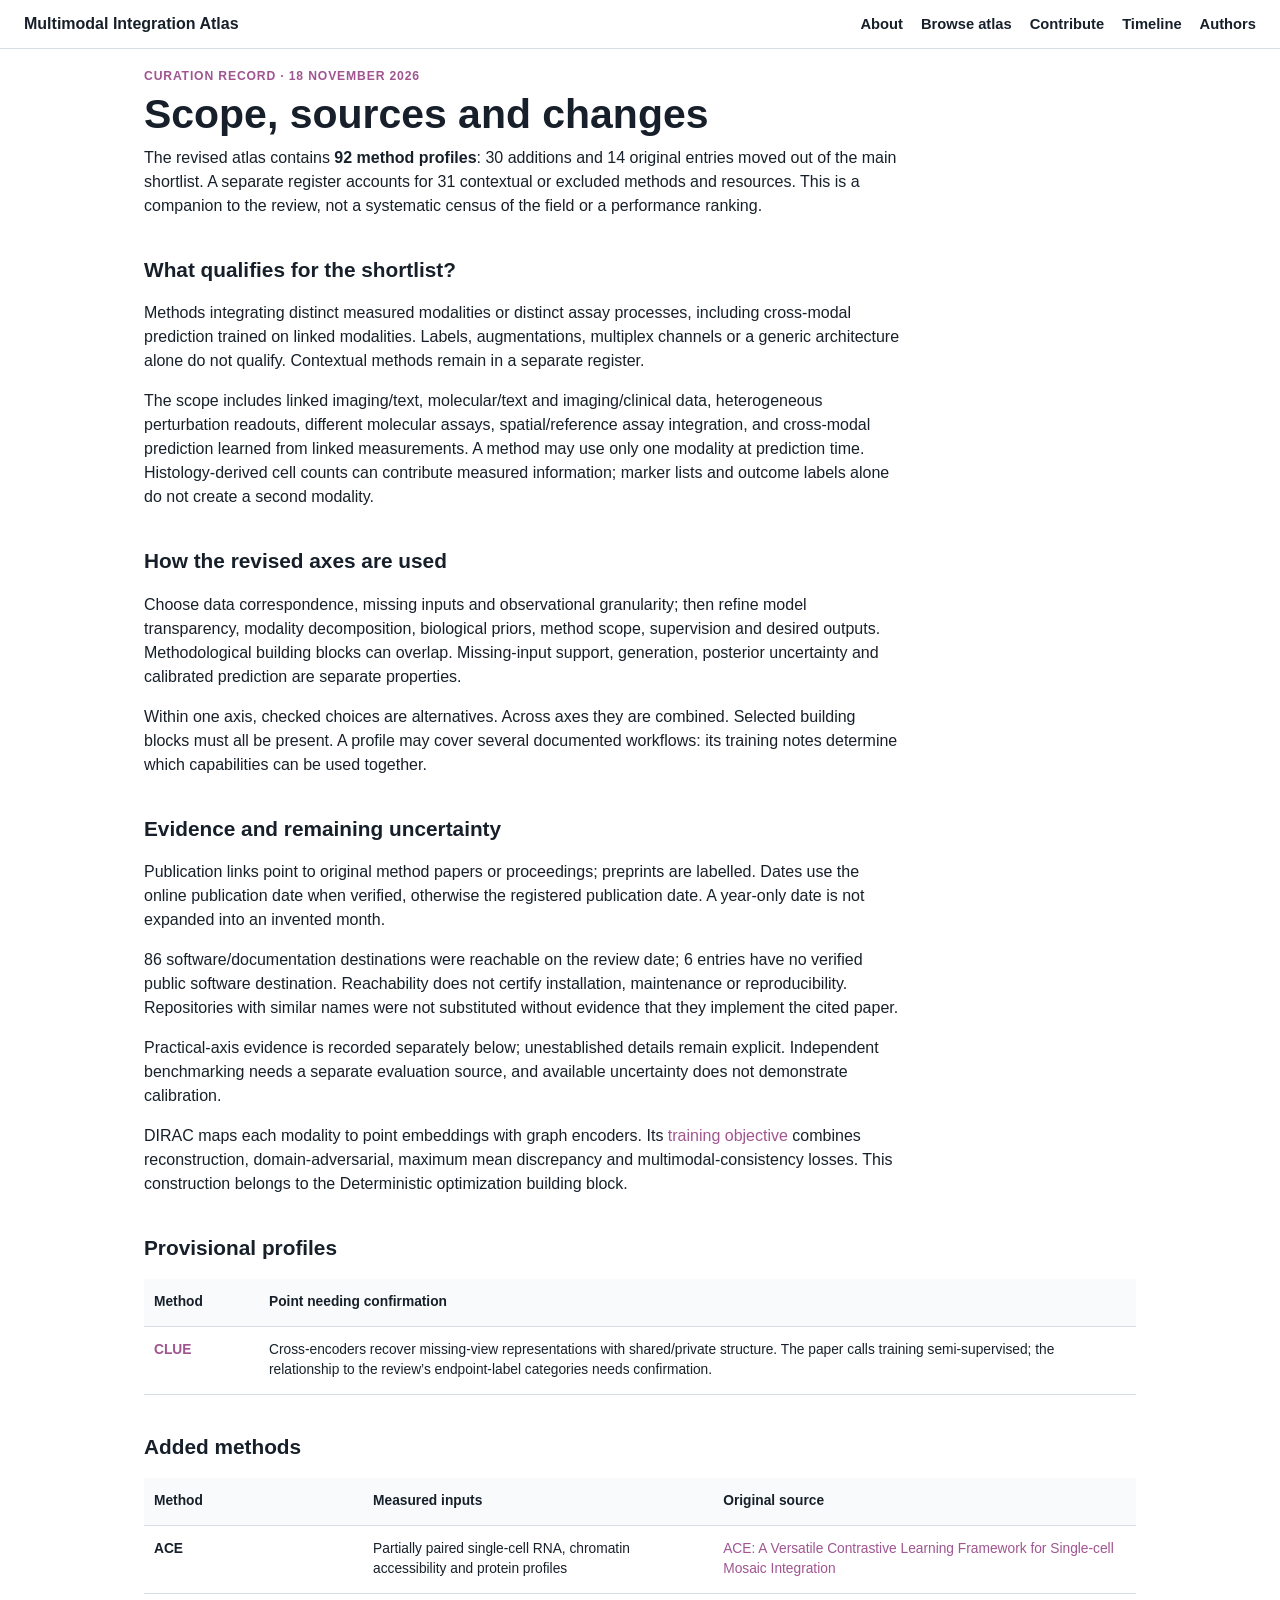
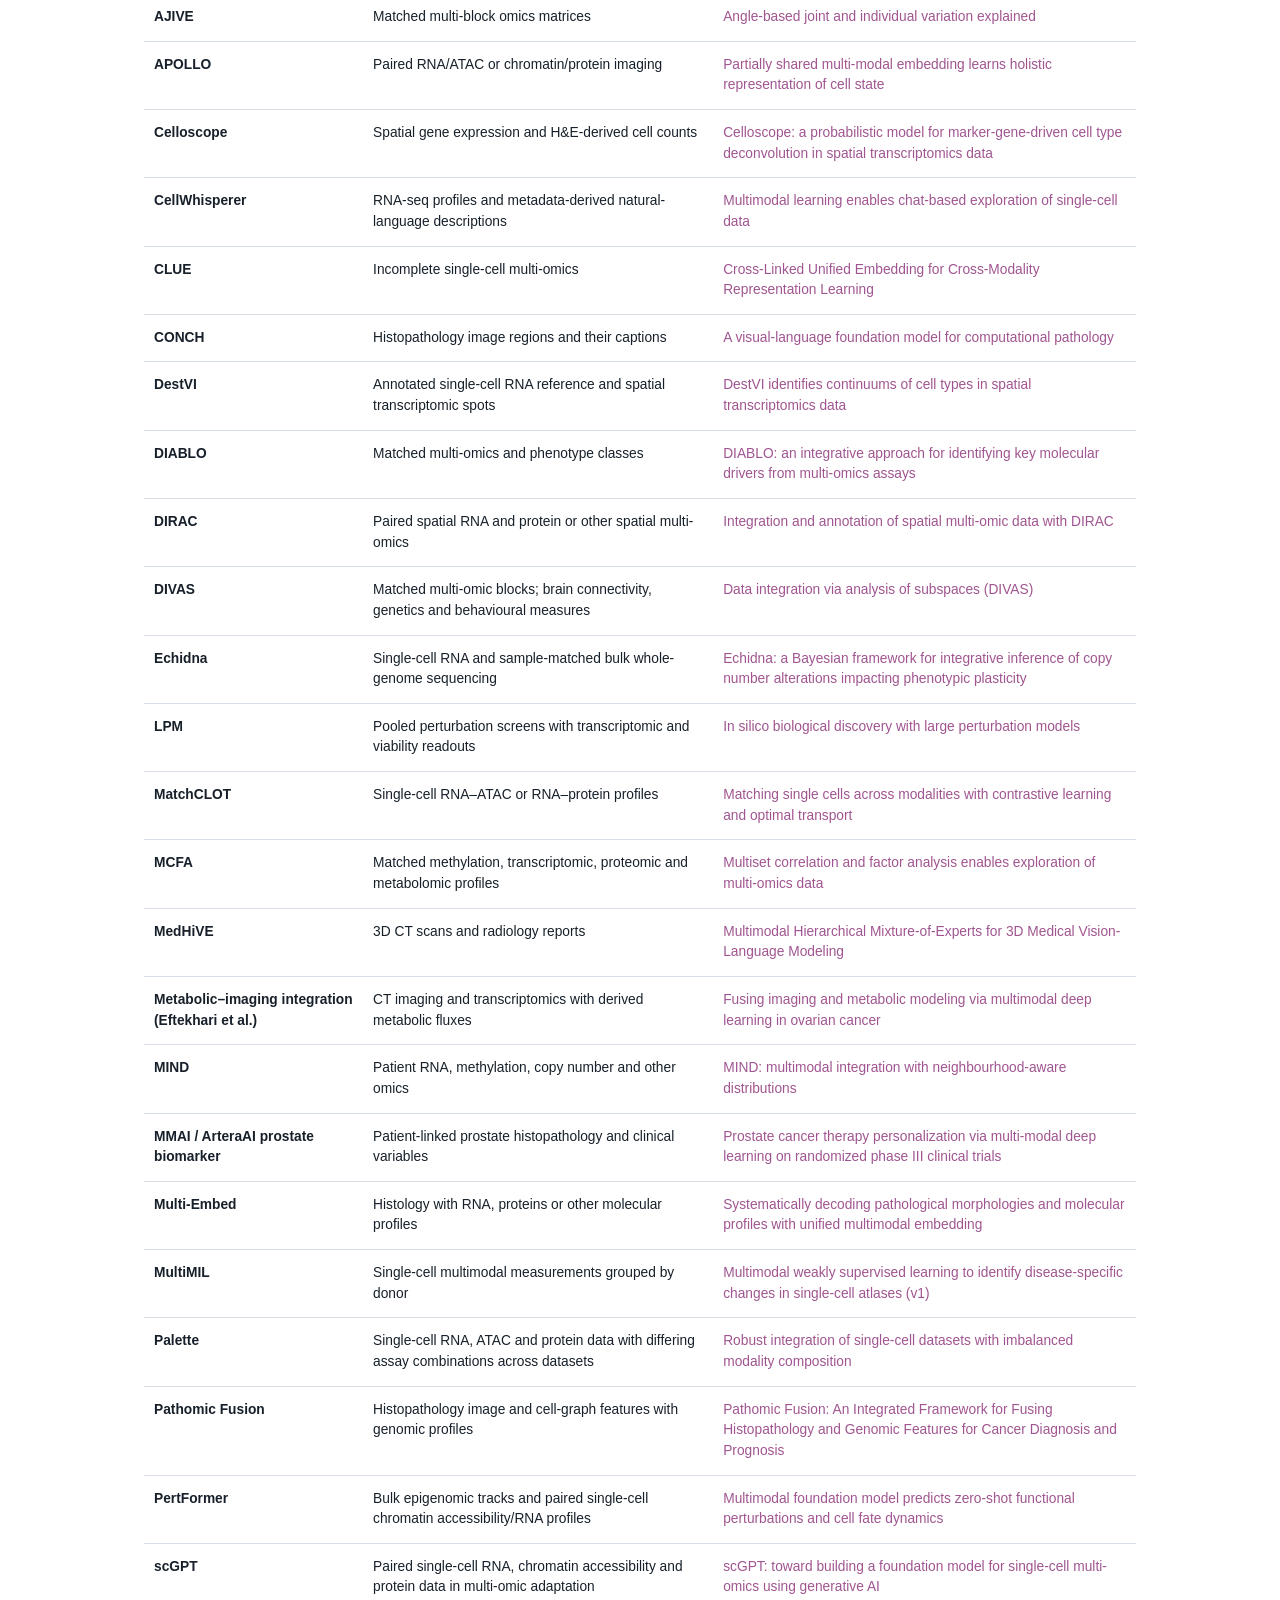
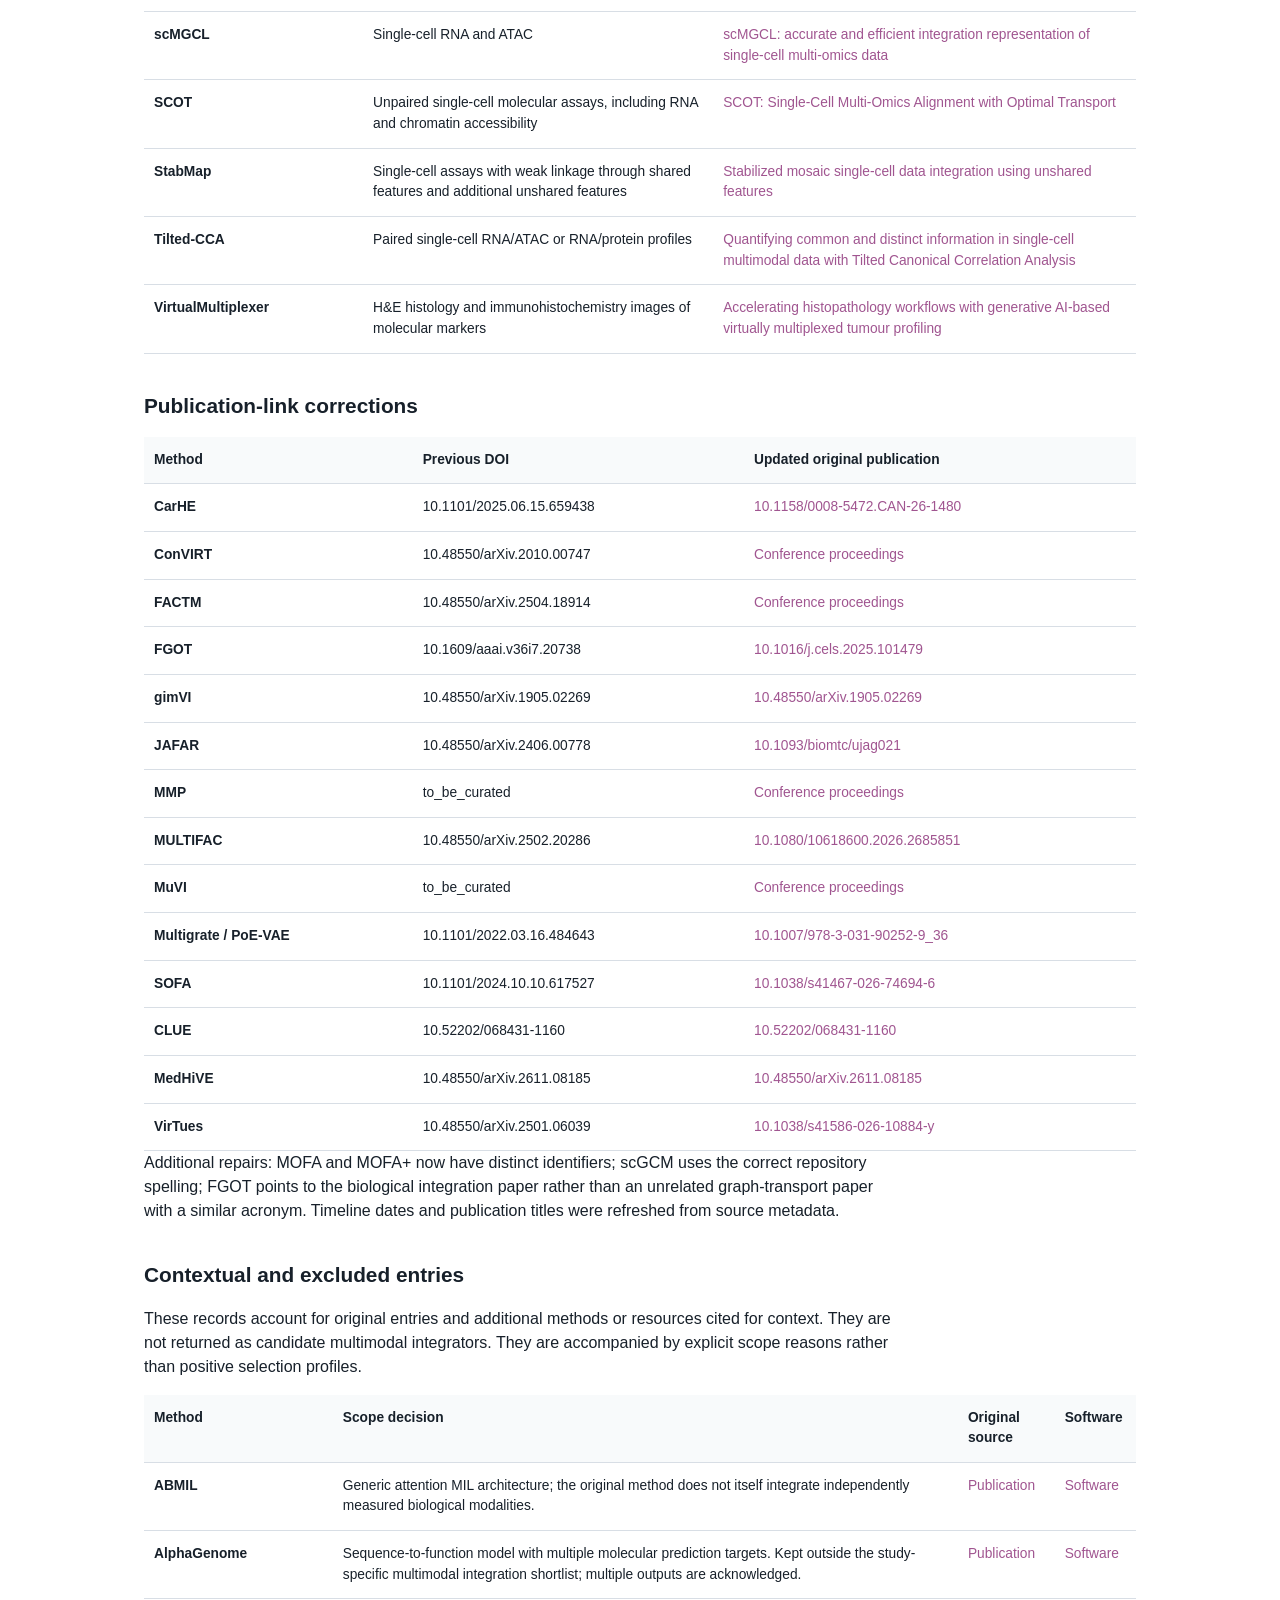
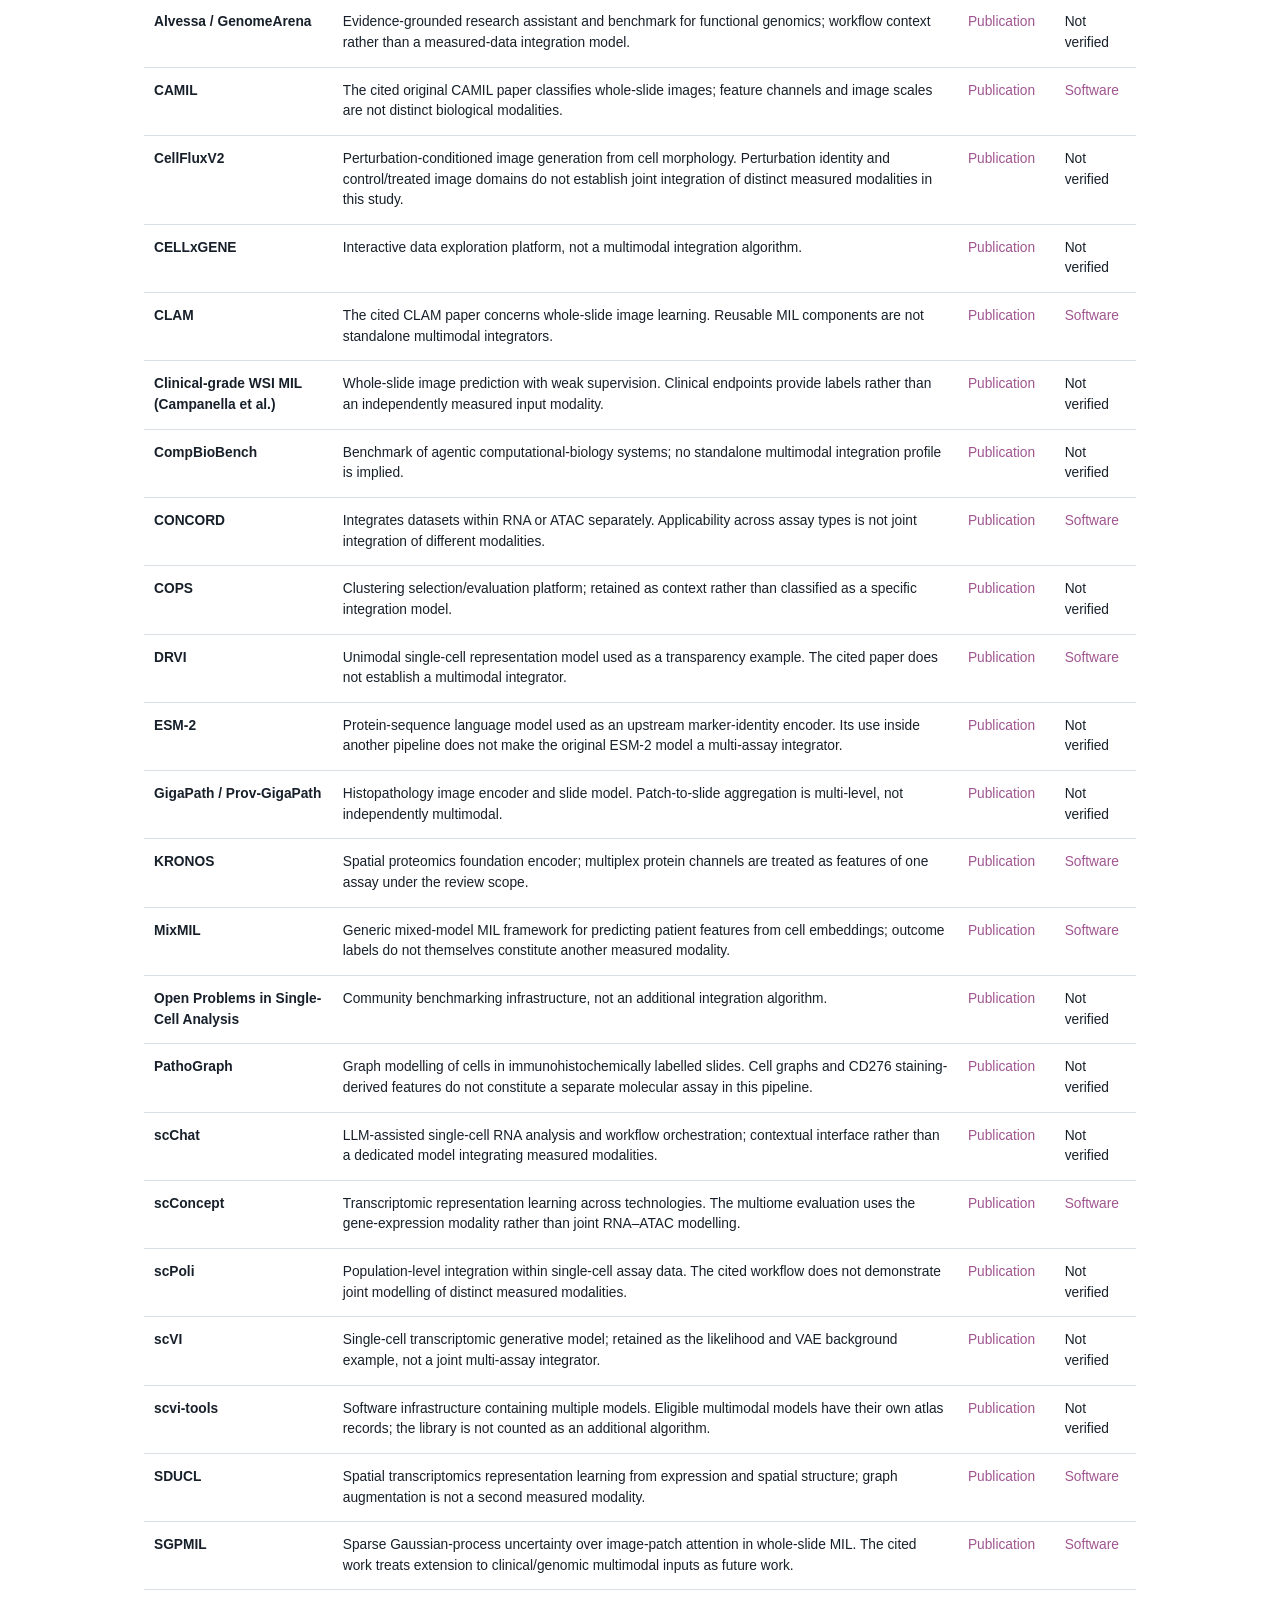
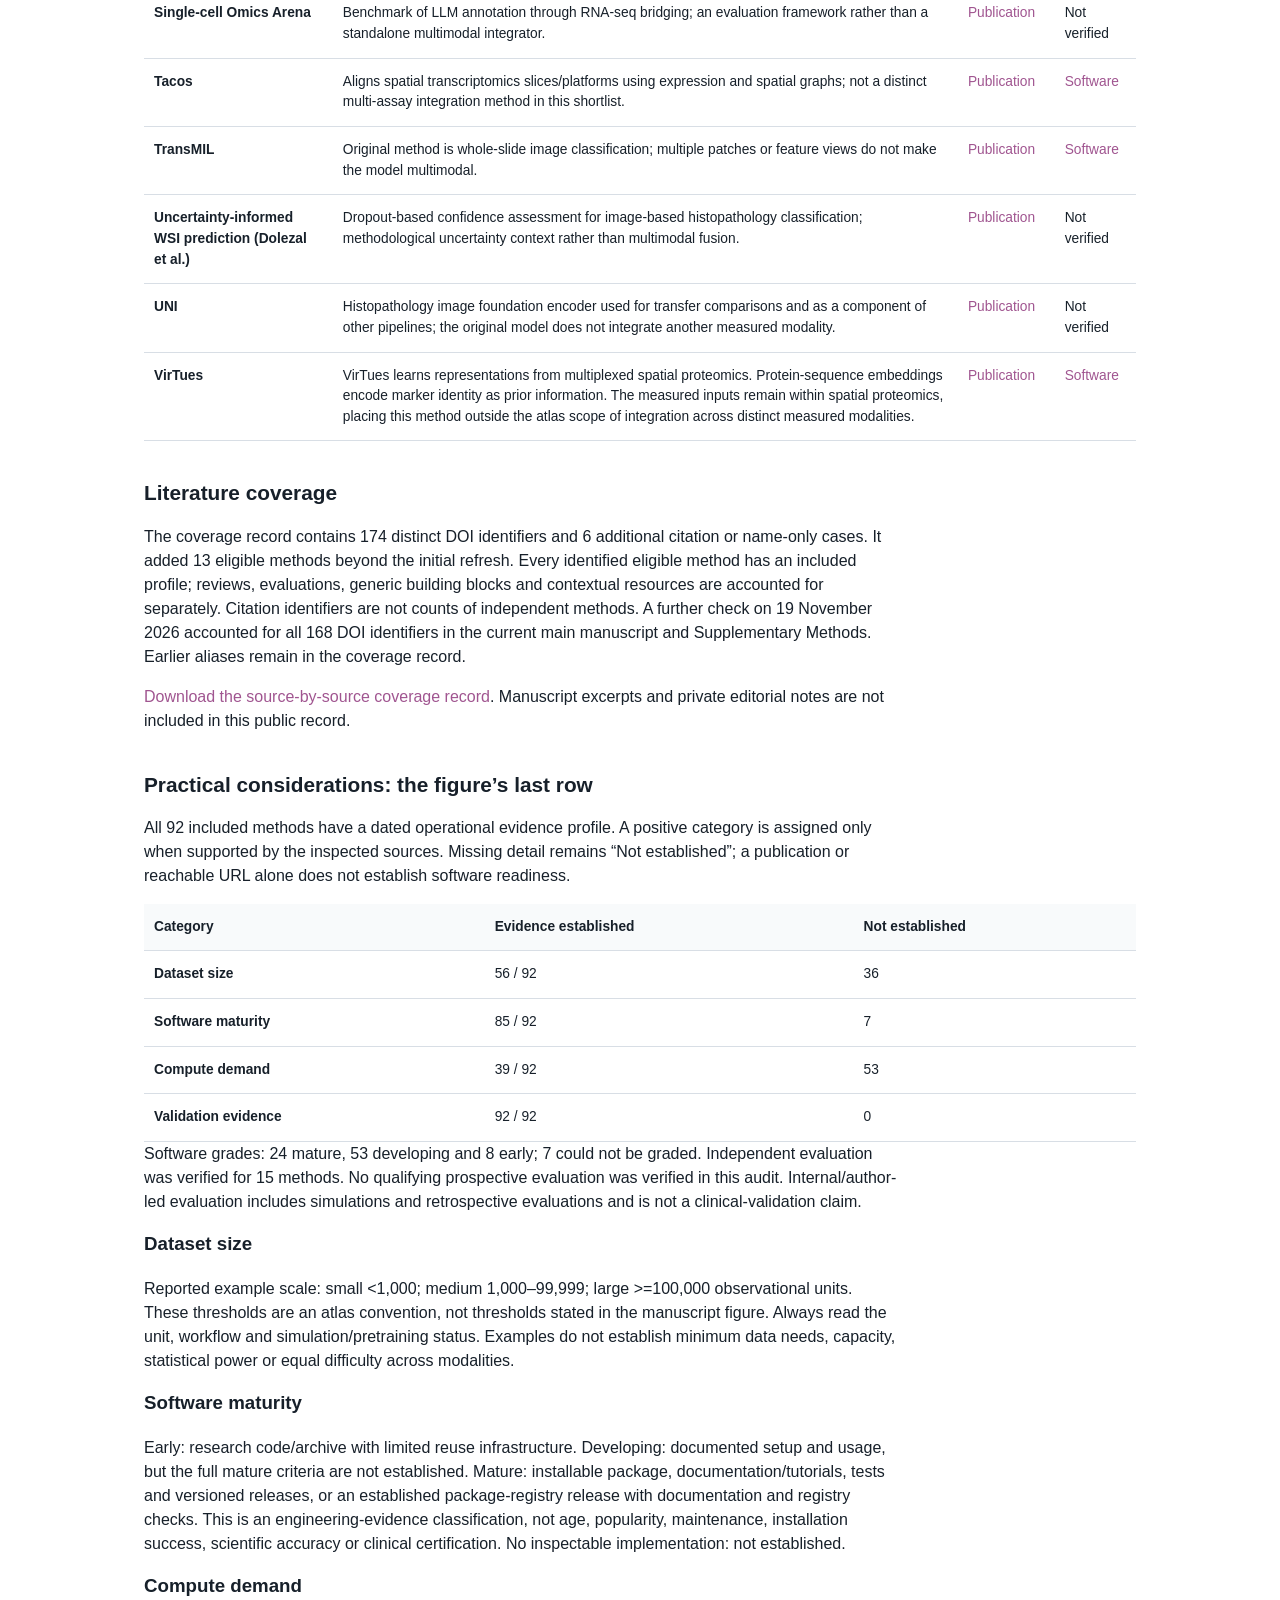
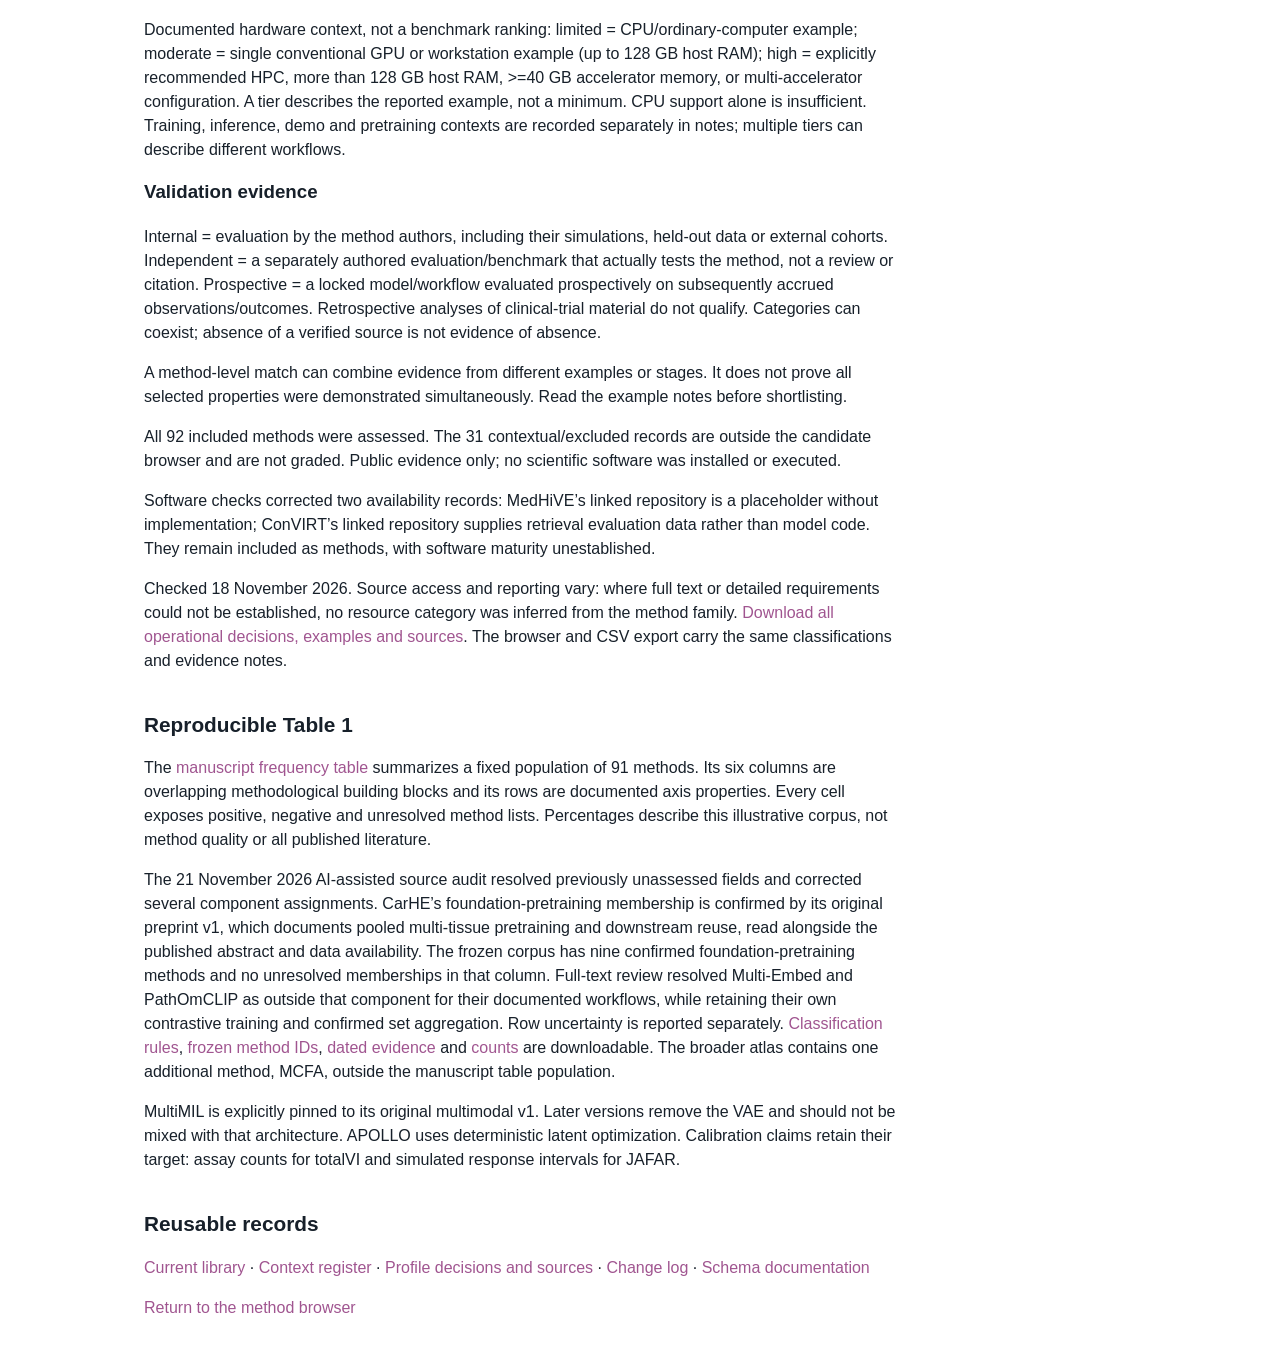
==== commit a0edeb78: "fix: resolve CarHE pretraining membership" ====
--- a/curation.html
+++ b/curation.html
@@ -24,4 +24,4 @@
 <h2>Evidence and remaining uncertainty</h2><p>Publication links point to original method papers or proceedings; preprints are labelled. Dates use the online publication date when verified, otherwise the registered publication date. A year-only date is not expanded into an invented month.</p>
 <p>86 software/documentation destinations were reachable on the review date; 6 entries have no verified public software destination. Reachability does not certify installation, maintenance or reproducibility. Repositories with similar names were not substituted without evidence that they implement the cited paper.</p>
 <p>Practical-axis evidence is recorded separately below; unestablished details remain explicit. Independent benchmarking needs a separate evaluation source, and available uncertainty does not demonstrate calibration.</p>
-<p>DIRAC maps each modality to point embeddings with graph encoders. Its <a href="https://www.nature.com/articles/s41592-026-03282-9.pdf" target="_blank" rel="noopener noreferrer">training objective</a> combines reconstruction, domain-adversarial, maximum mean discrepancy and multimodal-consistency losses. This construction belongs to the Deterministic optimization building block.</p><h2>Provisional profiles</h2><div class="table-scroll"><table class="curation-table"><thead><tr><th scope="col">Method</th><th scope="col">Point needing confirmation</th></tr></thead><tbody><tr><td><a href="https://papers.neurips.cc/paper_files/paper/2022/hash/662b1774ba8845fc1fa3d1fc0177ceeb-Abstract-Conference.html" target="_blank" rel="noopener noreferrer">CLUE</a></td><td>Cross-encoders recover missing-view representations with shared/private structure. The paper calls training semi-supervised; the relationship to the review’s endpoint-label categories needs confirmation.</td></tr></tbody></table></div><h2>Added methods</h2><div class="table-scroll"><table class="curation-table"><thead><tr><th scope="col">Method</th><th scope="col">Measured inputs</th><th scope="col">Original source</th></tr></thead><tbody><tr><td>ACE</td><td>Partially paired single-cell RNA, chromatin accessibility and protein profiles</td><td><a href="https://doi.org/10.1093/gpbjnl/qzaf062" target="_blank" rel="noopener noreferrer">ACE: A Versatile Contrastive Learning Framework for Single-cell Mosaic Integration</a></td></tr><tr><td>AJIVE</td><td>Matched multi-block omics matrices</td><td><a href="https://doi.org/10.1016/j.jmva.2018.03.008" target="_blank" rel="noopener noreferrer">Angle-based joint and individual variation explained</a></td></tr><tr><td>APOLLO</td><td>Paired RNA/ATAC or chromatin/protein imaging</td><td><a href="https://doi.org/10.1038/s43588-025-00948-w" target="_blank" rel="noopener noreferrer">Partially shared multi-modal embedding learns holistic representation of cell state</a></td></tr><tr><td>Celloscope</td><td>Spatial gene expression and H&amp;E-derived cell counts</td><td><a href="https://doi.org/10.1186/s13059-023-02951-8" target="_blank" rel="noopener noreferrer">Celloscope: a probabilistic model for marker-gene-driven cell type deconvolution in spatial transcriptomics data</a></td></tr><tr><td>CellWhisperer</td><td>RNA-seq profiles and metadata-derived natural-language descriptions</td><td><a href="https://doi.org/10.1038/s41587-025-02857-9" target="_blank" rel="noopener noreferrer">Multimodal learning enables chat-based exploration of single-cell data</a></td></tr><tr><td>CLUE</td><td>Incomplete single-cell multi-omics</td><td><a href="https://papers.neurips.cc/paper_files/paper/2022/hash/662b1774ba8845fc1fa3d1fc0177ceeb-Abstract-Conference.html" target="_blank" rel="noopener noreferrer">Cross-Linked Unified Embedding for Cross-Modality Representation Learning</a></td></tr><tr><td>CONCH</td><td>Histopathology image regions and their captions</td><td><a href="https://doi.org/10.1038/s41591-024-02856-4" target="_blank" rel="noopener noreferrer">A visual-language foundation model for computational pathology</a></td></tr><tr><td>DestVI</td><td>Annotated single-cell RNA reference and spatial transcriptomic spots</td><td><a href="https://doi.org/10.1038/s41587-022-01272-8" target="_blank" rel="noopener noreferrer">DestVI identifies continuums of cell types in spatial transcriptomics data</a></td></tr><tr><td>DIABLO</td><td>Matched multi-omics and phenotype classes</td><td><a href="https://doi.org/10.1093/bioinformatics/bty1054" target="_blank" rel="noopener noreferrer">DIABLO: an integrative approach for identifying key molecular drivers from multi-omics assays</a></td></tr><tr><td>DIRAC</td><td>Paired spatial RNA and protein or other spatial multi-omics</td><td><a href="https://doi.org/10.1038/s41592-026-03282-9" target="_blank" rel="noopener noreferrer">Integration and annotation of spatial multi-omic data with DIRAC</a></td></tr><tr><td>DIVAS</td><td>Matched multi-omic blocks; brain connectivity, genetics and behavioural measures</td><td><a href="https://doi.org/10.1007/s11749-024-00923-z" target="_blank" rel="noopener noreferrer">Data integration via analysis of subspaces (DIVAS)</a></td></tr><tr><td>Echidna</td><td>Single-cell RNA and sample-matched bulk whole-genome sequencing</td><td><a href="https://doi.org/10.1038/s41592-026-03279-4" target="_blank" rel="noopener noreferrer">Echidna: a Bayesian framework for integrative inference of copy number alterations impacting phenotypic plasticity</a></td></tr><tr><td>LPM</td><td>Pooled perturbation screens with transcriptomic and viability readouts</td><td><a href="https://doi.org/10.1038/s43588-025-00870-1" target="_blank" rel="noopener noreferrer">In silico biological discovery with large perturbation models</a></td></tr><tr><td>MatchCLOT</td><td>Single-cell RNA–ATAC or RNA–protein profiles</td><td><a href="https://doi.org/10.1093/bib/bbad130" target="_blank" rel="noopener noreferrer">Matching single cells across modalities with contrastive learning and optimal transport</a></td></tr><tr><td>MCFA</td><td>Matched methylation, transcriptomic, proteomic and metabolomic profiles</td><td><a href="https://doi.org/10.1016/j.xgen.2023.100359" target="_blank" rel="noopener noreferrer">Multiset correlation and factor analysis enables exploration of multi-omics data</a></td></tr><tr><td>MedHiVE</td><td>3D CT scans and radiology reports</td><td><a href="https://arxiv.org/abs/2611.08185" target="_blank" rel="noopener noreferrer">Multimodal Hierarchical Mixture-of-Experts for 3D Medical Vision-Language Modeling</a></td></tr><tr><td>Metabolic–imaging integration (Eftekhari et al.)</td><td>CT imaging and transcriptomics with derived metabolic fluxes</td><td><a href="https://doi.org/10.1016/j.cels.2026.101594" target="_blank" rel="noopener noreferrer">Fusing imaging and metabolic modeling via multimodal deep learning in ovarian cancer</a></td></tr><tr><td>MIND</td><td>Patient RNA, methylation, copy number and other omics</td><td><a href="https://doi.org/10.1038/s41467-026-74413-1" target="_blank" rel="noopener noreferrer">MIND: multimodal integration with neighbourhood-aware distributions</a></td></tr><tr><td>MMAI / ArteraAI prostate biomarker</td><td>Patient-linked prostate histopathology and clinical variables</td><td><a href="https://doi.org/10.1038/s41746-022-00613-w" target="_blank" rel="noopener noreferrer">Prostate cancer therapy personalization via multi-modal deep learning on randomized phase III clinical trials</a></td></tr><tr><td>Multi-Embed</td><td>Histology with RNA, proteins or other molecular profiles</td><td><a href="https://doi.org/10.1038/s41592-026-03070-5" target="_blank" rel="noopener noreferrer">Systematically decoding pathological morphologies and molecular profiles with unified multimodal embedding</a></td></tr><tr><td>MultiMIL</td><td>Single-cell multimodal measurements grouped by donor</td><td><a href="https://www.biorxiv.org/content/10.1101/2024.07.29.605625v1" target="_blank" rel="noopener noreferrer">Multimodal weakly supervised learning to identify disease-specific changes in single-cell atlases (v1)</a></td></tr><tr><td>Palette</td><td>Single-cell RNA, ATAC and protein data with differing assay combinations across datasets</td><td><a href="https://doi.org/10.1038/s41467-026-72933-4" target="_blank" rel="noopener noreferrer">Robust integration of single-cell datasets with imbalanced modality composition</a></td></tr><tr><td>Pathomic Fusion</td><td>Histopathology image and cell-graph features with genomic profiles</td><td><a href="https://doi.org/10.1109/TMI.2020.3021387" target="_blank" rel="noopener noreferrer">Pathomic Fusion: An Integrated Framework for Fusing Histopathology and Genomic Features for Cancer Diagnosis and Prognosis</a></td></tr><tr><td>PertFormer</td><td>Bulk epigenomic tracks and paired single-cell chromatin accessibility/RNA profiles</td><td><a href="https://doi.org/10.1101/2024.12.19.629561" target="_blank" rel="noopener noreferrer">Multimodal foundation model predicts zero-shot functional perturbations and cell fate dynamics</a></td></tr><tr><td>scGPT</td><td>Paired single-cell RNA, chromatin accessibility and protein data in multi-omic adaptation</td><td><a href="https://doi.org/10.1038/s41592-024-02201-0" target="_blank" rel="noopener noreferrer">scGPT: toward building a foundation model for single-cell multi-omics using generative AI</a></td></tr><tr><td>scMGCL</td><td>Single-cell RNA and ATAC</td><td><a href="https://doi.org/10.1093/bioinformatics/btaf392" target="_blank" rel="noopener noreferrer">scMGCL: accurate and efficient integration representation of single-cell multi-omics data</a></td></tr><tr><td>SCOT</td><td>Unpaired single-cell molecular assays, including RNA and chromatin accessibility</td><td><a href="https://doi.org/10.1089/cmb.2021.0446" target="_blank" rel="noopener noreferrer">SCOT: Single-Cell Multi-Omics Alignment with Optimal Transport</a></td></tr><tr><td>StabMap</td><td>Single-cell assays with weak linkage through shared features and additional unshared features</td><td><a href="https://doi.org/10.1038/s41587-023-01766-z" target="_blank" rel="noopener noreferrer">Stabilized mosaic single-cell data integration using unshared features</a></td></tr><tr><td>Tilted-CCA</td><td>Paired single-cell RNA/ATAC or RNA/protein profiles</td><td><a href="https://doi.org/10.1073/pnas.2303647120" target="_blank" rel="noopener noreferrer">Quantifying common and distinct information in single-cell multimodal data with Tilted Canonical Correlation Analysis</a></td></tr><tr><td>VirtualMultiplexer</td><td>H&amp;E histology and immunohistochemistry images of molecular markers</td><td><a href="https://doi.org/10.1038/s42256-024-00889-5" target="_blank" rel="noopener noreferrer">Accelerating histopathology workflows with generative AI-based virtually multiplexed tumour profiling</a></td></tr></tbody></table></div><h2>Publication-link corrections</h2><div class="table-scroll"><table class="curation-table"><thead><tr><th scope="col">Method</th><th scope="col">Previous DOI</th><th scope="col">Updated original publication</th></tr></thead><tbody><tr><td>CarHE</td><td>10.1101/2025.06.15.659438</td><td><a href="https://doi.org/10.1158/0008-5472.CAN-26-1480" target="_blank" rel="noopener noreferrer">10.1158/0008-5472.CAN-26-1480</a></td></tr><tr><td>ConVIRT</td><td>10.48550/arXiv.2010.00747</td><td><a href="https://proceedings.mlr.press/v182/zhang22a.html" target="_blank" rel="noopener noreferrer">Conference proceedings</a></td></tr><tr><td>FACTM</td><td>10.48550/arXiv.2504.18914</td><td><a href="https://proceedings.mlr.press/v258/lazecka25a.html" target="_blank" rel="noopener noreferrer">Conference proceedings</a></td></tr><tr><td>FGOT</td><td>10.1609/aaai.v36i7.20738</td><td><a href="https://doi.org/10.1016/j.cels.2025.101479" target="_blank" rel="noopener noreferrer">10.1016/j.cels.2025.101479</a></td></tr><tr><td>gimVI</td><td>10.48550/arXiv.1905.02269</td><td><a href="https://arxiv.org/abs/1905.02269" target="_blank" rel="noopener noreferrer">10.48550/arXiv.1905.02269</a></td></tr><tr><td>JAFAR</td><td>10.48550/arXiv.2406.00778</td><td><a href="https://doi.org/10.1093/biomtc/ujag021" target="_blank" rel="noopener noreferrer">10.1093/biomtc/ujag021</a></td></tr><tr><td>MMP</td><td>to_be_curated</td><td><a href="https://proceedings.mlr.press/v235/song24b.html" target="_blank" rel="noopener noreferrer">Conference proceedings</a></td></tr><tr><td>MULTIFAC</td><td>10.48550/arXiv.2502.20286</td><td><a href="https://doi.org/10.1080/10618600.2026.2685851" target="_blank" rel="noopener noreferrer">10.1080/10618600.2026.2685851</a></td></tr><tr><td>MuVI</td><td>to_be_curated</td><td><a href="https://proceedings.mlr.press/v206/qoku23a.html" target="_blank" rel="noopener noreferrer">Conference proceedings</a></td></tr><tr><td>Multigrate / PoE-VAE</td><td>10.1101/2022.03.16.484643</td><td><a href="https://doi.org/10.1007/978-3-031-90252-9_36" target="_blank" rel="noopener noreferrer">10.1007/978-3-031-90252-9_36</a></td></tr><tr><td>SOFA</td><td>10.1101/2024.10.10.617527</td><td><a href="https://doi.org/10.1038/s41467-026-74694-6" target="_blank" rel="noopener noreferrer">10.1038/s41467-026-74694-6</a></td></tr><tr><td>CLUE</td><td>10.52202/068431-1160</td><td><a href="https://papers.neurips.cc/paper_files/paper/2022/hash/662b1774ba8845fc1fa3d1fc0177ceeb-Abstract-Conference.html" target="_blank" rel="noopener noreferrer">10.52202/068431-1160</a></td></tr><tr><td>MedHiVE</td><td>10.48550/arXiv.2611.08185</td><td><a href="https://arxiv.org/abs/2611.08185" target="_blank" rel="noopener noreferrer">10.48550/arXiv.2611.08185</a></td></tr><tr><td>VirTues</td><td>10.48550/arXiv.2501.06039</td><td><a href="https://doi.org/10.1038/s41586-026-10884-y" target="_blank" rel="noopener noreferrer">10.1038/s41586-026-10884-y</a></td></tr></tbody></table></div><p>Additional repairs: MOFA and MOFA+ now have distinct identifiers; scGCM uses the correct repository spelling; FGOT points to the biological integration paper rather than an unrelated graph-transport paper with a similar acronym. Timeline dates and publication titles were refreshed from source metadata.</p><h2>Contextual and excluded entries</h2><p>These records account for original entries and additional methods or resources cited for context. They are not returned as candidate multimodal integrators. They are accompanied by explicit scope reasons rather than positive selection profiles.</p><div class="table-scroll"><table class="curation-table"><thead><tr><th scope="col">Method</th><th scope="col">Scope decision</th><th scope="col">Original source</th><th scope="col">Software</th></tr></thead><tbody><tr><td>ABMIL</td><td>Generic attention MIL architecture; the original method does not itself integrate independently measured biological modalities.</td><td><a href="https://doi.org/10.48550/arXiv.1802.04712" target="_blank" rel="noopener noreferrer">Publication</a></td><td><a href="https://github.com/AMLab-Amsterdam/AttentionDeepMIL" target="_blank" rel="noopener noreferrer">Software</a></td></tr><tr><td>AlphaGenome</td><td>Sequence-to-function model with multiple molecular prediction targets. Kept outside the study-specific multimodal integration shortlist; multiple outputs are acknowledged.</td><td><a href="https://doi.org/10.1038/s41586-025-10014-0" target="_blank" rel="noopener noreferrer">Publication</a></td><td><a href="https://github.com/google-deepmind/alphagenome_research" target="_blank" rel="noopener noreferrer">Software</a></td></tr><tr><td>Alvessa / GenomeArena</td><td>Evidence-grounded research assistant and benchmark for functional genomics; workflow context rather than a measured-data integration model.</td><td><a href="https://doi.org/10.64898/2025.12.30.697073" target="_blank" rel="noopener noreferrer">Publication</a></td><td>Not verified</td></tr><tr><td>CAMIL</td><td>The cited original CAMIL paper classifies whole-slide images; feature channels and image scales are not distinct biological modalities.</td><td><a href="https://doi.org/10.1093/bioinformatics/btaf024" target="_blank" rel="noopener noreferrer">Publication</a></td><td><a href="https://github.com/maojy0914/CAMIL" target="_blank" rel="noopener noreferrer">Software</a></td></tr><tr><td>CellFluxV2</td><td>Perturbation-conditioned image generation from cell morphology. Perturbation identity and control/treated image domains do not establish joint integration of distinct measured modalities in this study.</td><td><a href="https://doi.org/10.64898/2026.01.19.696785" target="_blank" rel="noopener noreferrer">Publication</a></td><td>Not verified</td></tr><tr><td>CELLxGENE</td><td>Interactive data exploration platform, not a multimodal integration algorithm.</td><td><a href="https://doi.org/10.1101/2021.04.05.438318" target="_blank" rel="noopener noreferrer">Publication</a></td><td>Not verified</td></tr><tr><td>CLAM</td><td>The cited CLAM paper concerns whole-slide image learning. Reusable MIL components are not standalone multimodal integrators.</td><td><a href="https://doi.org/10.1038/s41551-020-00682-w" target="_blank" rel="noopener noreferrer">Publication</a></td><td><a href="https://github.com/mahmoodlab/CLAM" target="_blank" rel="noopener noreferrer">Software</a></td></tr><tr><td>Clinical-grade WSI MIL (Campanella et al.)</td><td>Whole-slide image prediction with weak supervision. Clinical endpoints provide labels rather than an independently measured input modality.</td><td><a href="https://doi.org/10.1038/s41591-019-0508-1" target="_blank" rel="noopener noreferrer">Publication</a></td><td>Not verified</td></tr><tr><td>CompBioBench</td><td>Benchmark of agentic computational-biology systems; no standalone multimodal integration profile is implied.</td><td><a href="https://doi.org/10.64898/2026.04.06.716850" target="_blank" rel="noopener noreferrer">Publication</a></td><td>Not verified</td></tr><tr><td>CONCORD</td><td>Integrates datasets within RNA or ATAC separately. Applicability across assay types is not joint integration of different modalities.</td><td><a href="https://doi.org/10.1038/s41587-025-02950-z" target="_blank" rel="noopener noreferrer">Publication</a></td><td><a href="https://github.com/Gartner-Lab/Concord" target="_blank" rel="noopener noreferrer">Software</a></td></tr><tr><td>COPS</td><td>Clustering selection/evaluation platform; retained as context rather than classified as a specific integration model.</td><td><a href="https://doi.org/10.1371/journal.pcbi.1012275" target="_blank" rel="noopener noreferrer">Publication</a></td><td>Not verified</td></tr><tr><td>DRVI</td><td>Unimodal single-cell representation model used as a transparency example. The cited paper does not establish a multimodal integrator.</td><td><a href="https://doi.org/10.1101/2024.11.06.622266" target="_blank" rel="noopener noreferrer">Publication</a></td><td><a href="https://github.com/theislab/DRVI" target="_blank" rel="noopener noreferrer">Software</a></td></tr><tr><td>ESM-2</td><td>Protein-sequence language model used as an upstream marker-identity encoder. Its use inside another pipeline does not make the original ESM-2 model a multi-assay integrator.</td><td><a href="https://doi.org/10.1126/science.ade2574" target="_blank" rel="noopener noreferrer">Publication</a></td><td>Not verified</td></tr><tr><td>GigaPath / Prov-GigaPath</td><td>Histopathology image encoder and slide model. Patch-to-slide aggregation is multi-level, not independently multimodal.</td><td><a href="https://doi.org/10.1038/s41586-024-07441-w" target="_blank" rel="noopener noreferrer">Publication</a></td><td>Not verified</td></tr><tr><td>KRONOS</td><td>Spatial proteomics foundation encoder; multiplex protein channels are treated as features of one assay under the review scope.</td><td><a href="https://doi.org/10.48550/arXiv.2506.03373" target="_blank" rel="noopener noreferrer">Publication</a></td><td><a href="https://github.com/mahmoodlab/KRONOS" target="_blank" rel="noopener noreferrer">Software</a></td></tr><tr><td>MixMIL</td><td>Generic mixed-model MIL framework for predicting patient features from cell embeddings; outcome labels do not themselves constitute another measured modality.</td><td><a href="https://proceedings.mlr.press/v238/engelmann24a/engelmann24a.pdf" target="_blank" rel="noopener noreferrer">Publication</a></td><td><a href="https://github.com/AIH-SGML/mixmil" target="_blank" rel="noopener noreferrer">Software</a></td></tr><tr><td>Open Problems in Single-Cell Analysis</td><td>Community benchmarking infrastructure, not an additional integration algorithm.</td><td><a href="https://doi.org/10.1038/s41587-025-02694-w" target="_blank" rel="noopener noreferrer">Publication</a></td><td>Not verified</td></tr><tr><td>PathoGraph</td><td>Graph modelling of cells in immunohistochemically labelled slides. Cell graphs and CD276 staining-derived features do not constitute a separate molecular assay in this pipeline.</td><td><a href="https://doi.org/10.3390/cancers16040750" target="_blank" rel="noopener noreferrer">Publication</a></td><td>Not verified</td></tr><tr><td>scChat</td><td>LLM-assisted single-cell RNA analysis and workflow orchestration; contextual interface rather than a dedicated model integrating measured modalities.</td><td><a href="https://doi.org/10.1002/aic.70285" target="_blank" rel="noopener noreferrer">Publication</a></td><td>Not verified</td></tr><tr><td>scConcept</td><td>Transcriptomic representation learning across technologies. The multiome evaluation uses the gene-expression modality rather than joint RNA–ATAC modelling.</td><td><a href="https://doi.org/10.1101/2025.10.14.682419" target="_blank" rel="noopener noreferrer">Publication</a></td><td><a href="https://github.com/theislab/scConcept" target="_blank" rel="noopener noreferrer">Software</a></td></tr><tr><td>scPoli</td><td>Population-level integration within single-cell assay data. The cited workflow does not demonstrate joint modelling of distinct measured modalities.</td><td><a href="https://doi.org/10.1038/s41592-023-02035-2" target="_blank" rel="noopener noreferrer">Publication</a></td><td>Not verified</td></tr><tr><td>scVI</td><td>Single-cell transcriptomic generative model; retained as the likelihood and VAE background example, not a joint multi-assay integrator.</td><td><a href="https://doi.org/10.1038/s41592-018-0229-2" target="_blank" rel="noopener noreferrer">Publication</a></td><td>Not verified</td></tr><tr><td>scvi-tools</td><td>Software infrastructure containing multiple models. Eligible multimodal models have their own atlas records; the library is not counted as an additional algorithm.</td><td><a href="https://doi.org/10.1038/s41587-021-01206-w" target="_blank" rel="noopener noreferrer">Publication</a></td><td>Not verified</td></tr><tr><td>SDUCL</td><td>Spatial transcriptomics representation learning from expression and spatial structure; graph augmentation is not a second measured modality.</td><td><a href="https://doi.org/10.1093/bioinformatics/btae663" target="_blank" rel="noopener noreferrer">Publication</a></td><td><a href="https://github.com/WeiMin-Li-visual/SDUCL" target="_blank" rel="noopener noreferrer">Software</a></td></tr><tr><td>SGPMIL</td><td>Sparse Gaussian-process uncertainty over image-patch attention in whole-slide MIL. The cited work treats extension to clinical/genomic multimodal inputs as future work.</td><td><a href="https://doi.org/10.1109/WACV61042.2026.00057" target="_blank" rel="noopener noreferrer">Publication</a></td><td><a href="https://github.com/mandlos/SGPMIL" target="_blank" rel="noopener noreferrer">Software</a></td></tr><tr><td>Single-cell Omics Arena</td><td>Benchmark of LLM annotation through RNA-seq bridging; an evaluation framework rather than a standalone multimodal integrator.</td><td><a href="https://doi.org/10.1093/bib/bbaf622" target="_blank" rel="noopener noreferrer">Publication</a></td><td>Not verified</td></tr><tr><td>Tacos</td><td>Aligns spatial transcriptomics slices/platforms using expression and spatial graphs; not a distinct multi-assay integration method in this shortlist.</td><td><a href="https://doi.org/10.1371/journal.pcbi.1012948" target="_blank" rel="noopener noreferrer">Publication</a></td><td><a href="https://github.com/0617spec/tacos" target="_blank" rel="noopener noreferrer">Software</a></td></tr><tr><td>TransMIL</td><td>Original method is whole-slide image classification; multiple patches or feature views do not make the model multimodal.</td><td><a href="https://doi.org/10.48550/arXiv.2106.00908" target="_blank" rel="noopener noreferrer">Publication</a></td><td><a href="https://github.com/szc19990412/TransMIL" target="_blank" rel="noopener noreferrer">Software</a></td></tr><tr><td>Uncertainty-informed WSI prediction (Dolezal et al.)</td><td>Dropout-based confidence assessment for image-based histopathology classification; methodological uncertainty context rather than multimodal fusion.</td><td><a href="https://doi.org/10.1038/s41467-022-34025-x" target="_blank" rel="noopener noreferrer">Publication</a></td><td>Not verified</td></tr><tr><td>UNI</td><td>Histopathology image foundation encoder used for transfer comparisons and as a component of other pipelines; the original model does not integrate another measured modality.</td><td><a href="https://doi.org/10.1038/s41591-024-02857-3" target="_blank" rel="noopener noreferrer">Publication</a></td><td>Not verified</td></tr><tr><td>VirTues</td><td>VirTues learns representations from multiplexed spatial proteomics. Protein-sequence embeddings encode marker identity as prior information. The measured inputs remain within spatial proteomics, placing this method outside the atlas scope of integration across distinct measured modalities.</td><td><a href="https://doi.org/10.1038/s41586-026-10884-y" target="_blank" rel="noopener noreferrer">Publication</a></td><td><a href="https://github.com/bunnelab/virtues" target="_blank" rel="noopener noreferrer">Software</a></td></tr></tbody></table></div><h2>Literature coverage</h2><p>The coverage record contains 174 distinct DOI identifiers and 6 additional citation or name-only cases. It added 13 eligible methods beyond the initial refresh. Every identified eligible method has an included profile; reviews, evaluations, generic building blocks and contextual resources are accounted for separately. Citation identifiers are not counts of independent methods. A further check on 19 November 2026 accounted for all 168 DOI identifiers in the current main manuscript and Supplementary Methods. Earlier aliases remain in the coverage record.</p><p><a href="data/literature-coverage.json">Download the source-by-source coverage record</a>. Manuscript excerpts and private editorial notes are not included in this public record.</p><section id="practical"><h2>Practical considerations: the figure’s last row</h2><p>All 92 included methods have a dated operational evidence profile. A positive category is assigned only when supported by the inspected sources. Missing detail remains “Not established”; a publication or reachable URL alone does not establish software readiness.</p><div class="table-scroll"><table class="curation-table"><thead><tr><th>Category</th><th>Evidence established</th><th>Not established</th></tr></thead><tbody><tr><td>Dataset size</td><td>56 / 92</td><td>36</td></tr><tr><td>Software maturity</td><td>85 / 92</td><td>7</td></tr><tr><td>Compute demand</td><td>39 / 92</td><td>53</td></tr><tr><td>Validation evidence</td><td>92 / 92</td><td>0</td></tr></tbody></table></div><p>Software grades: 24 mature, 53 developing and 8 early; 7 could not be graded. Independent evaluation was verified for 15 methods. No qualifying prospective evaluation was verified in this audit. Internal/author-led evaluation includes simulations and retrospective evaluations and is not a clinical-validation claim.</p><h3>Dataset size</h3><p>Reported example scale: small &lt;1,000; medium 1,000–99,999; large &gt;=100,000 observational units. These thresholds are an atlas convention, not thresholds stated in the manuscript figure. Always read the unit, workflow and simulation/pretraining status. Examples do not establish minimum data needs, capacity, statistical power or equal difficulty across modalities.</p><h3>Software maturity</h3><p>Early: research code/archive with limited reuse infrastructure. Developing: documented setup and usage, but the full mature criteria are not established. Mature: installable package, documentation/tutorials, tests and versioned releases, or an established package-registry release with documentation and registry checks. This is an engineering-evidence classification, not age, popularity, maintenance, installation success, scientific accuracy or clinical certification. No inspectable implementation: not established.</p><h3>Compute demand</h3><p>Documented hardware context, not a benchmark ranking: limited = CPU/ordinary-computer example; moderate = single conventional GPU or workstation example (up to 128 GB host RAM); high = explicitly recommended HPC, more than 128 GB host RAM, &gt;=40 GB accelerator memory, or multi-accelerator configuration. A tier describes the reported example, not a minimum. CPU support alone is insufficient. Training, inference, demo and pretraining contexts are recorded separately in notes; multiple tiers can describe different workflows.</p><h3>Validation evidence</h3><p>Internal = evaluation by the method authors, including their simulations, held-out data or external cohorts. Independent = a separately authored evaluation/benchmark that actually tests the method, not a review or citation. Prospective = a locked model/workflow evaluated prospectively on subsequently accrued observations/outcomes. Retrospective analyses of clinical-trial material do not qualify. Categories can coexist; absence of a verified source is not evidence of absence.</p><p>A method-level match can combine evidence from different examples or stages. It does not prove all selected properties were demonstrated simultaneously. Read the example notes before shortlisting.</p><p>All 92 included methods were assessed. The 31 contextual/excluded records are outside the candidate browser and are not graded. Public evidence only; no scientific software was installed or executed.</p><p>Software checks corrected two availability records: MedHiVE’s linked repository is a placeholder without implementation; ConVIRT’s linked repository supplies retrieval evaluation data rather than model code. They remain included as methods, with software maturity unestablished.</p><p>Checked 18 November 2026. Source access and reporting vary: where full text or detailed requirements could not be established, no resource category was inferred from the method family. <a href="data/operational-evidence.json">Download all operational decisions, examples and sources</a>. The browser and CSV export carry the same classifications and evidence notes.</p></section><section id="table1"><h2>Reproducible Table 1</h2><p>The <a href="table1.html">manuscript frequency table</a> summarizes a fixed population of 91 methods. Its six columns are overlapping methodological building blocks and its rows are documented axis properties. Every cell exposes positive, negative and unresolved method lists. Percentages describe this illustrative corpus, not method quality or all published literature.</p><p>The 21 November 2026 AI-assisted source audit resolved previously unassessed fields and corrected several component assignments. CarHE’s foundation-pretraining membership remains unresolved and is excluded from that column. Full-text review resolved Multi-Embed and PathOmCLIP as outside that component for their documented workflows, while retaining their own contrastive training and confirmed set aggregation. Row uncertainty is reported separately. <a href="data/table1-definition.json">Classification rules</a>, <a href="data/table1-population.json">frozen method IDs</a>, <a href="data/table1-evidence.json">dated evidence</a> and <a href="data/table1-counts.csv">counts</a> are downloadable. The broader atlas contains one additional method, MCFA, outside the manuscript table population.</p><p>MultiMIL is explicitly pinned to its original multimodal v1. Later versions remove the VAE and should not be mixed with that architecture. APOLLO uses deterministic latent optimization. Calibration claims retain their target: assay counts for totalVI and simulated response intervals for JAFAR.</p></section><h2>Reusable records</h2><p><a href="data/integration_methods_library.csv">Current library</a> · <a href="data/contextual_methods.csv">Context register</a> · <a href="data/classification-audit.json">Profile decisions and sources</a> · <a href="data/refresh-audit.json">Change log</a> · <a href="docs/schema.md">Schema documentation</a></p><p><a href="index.html#atlas">Return to the method browser</a></p></main><script src="atlas-core.js?v=2.1.20261119.2"></script><script src="app.js?v=2.1.20261119.2"></script></body></html>
+<p>DIRAC maps each modality to point embeddings with graph encoders. Its <a href="https://www.nature.com/articles/s41592-026-03282-9.pdf" target="_blank" rel="noopener noreferrer">training objective</a> combines reconstruction, domain-adversarial, maximum mean discrepancy and multimodal-consistency losses. This construction belongs to the Deterministic optimization building block.</p><h2>Provisional profiles</h2><div class="table-scroll"><table class="curation-table"><thead><tr><th scope="col">Method</th><th scope="col">Point needing confirmation</th></tr></thead><tbody><tr><td><a href="https://papers.neurips.cc/paper_files/paper/2022/hash/662b1774ba8845fc1fa3d1fc0177ceeb-Abstract-Conference.html" target="_blank" rel="noopener noreferrer">CLUE</a></td><td>Cross-encoders recover missing-view representations with shared/private structure. The paper calls training semi-supervised; the relationship to the review’s endpoint-label categories needs confirmation.</td></tr></tbody></table></div><h2>Added methods</h2><div class="table-scroll"><table class="curation-table"><thead><tr><th scope="col">Method</th><th scope="col">Measured inputs</th><th scope="col">Original source</th></tr></thead><tbody><tr><td>ACE</td><td>Partially paired single-cell RNA, chromatin accessibility and protein profiles</td><td><a href="https://doi.org/10.1093/gpbjnl/qzaf062" target="_blank" rel="noopener noreferrer">ACE: A Versatile Contrastive Learning Framework for Single-cell Mosaic Integration</a></td></tr><tr><td>AJIVE</td><td>Matched multi-block omics matrices</td><td><a href="https://doi.org/10.1016/j.jmva.2018.03.008" target="_blank" rel="noopener noreferrer">Angle-based joint and individual variation explained</a></td></tr><tr><td>APOLLO</td><td>Paired RNA/ATAC or chromatin/protein imaging</td><td><a href="https://doi.org/10.1038/s43588-025-00948-w" target="_blank" rel="noopener noreferrer">Partially shared multi-modal embedding learns holistic representation of cell state</a></td></tr><tr><td>Celloscope</td><td>Spatial gene expression and H&amp;E-derived cell counts</td><td><a href="https://doi.org/10.1186/s13059-023-02951-8" target="_blank" rel="noopener noreferrer">Celloscope: a probabilistic model for marker-gene-driven cell type deconvolution in spatial transcriptomics data</a></td></tr><tr><td>CellWhisperer</td><td>RNA-seq profiles and metadata-derived natural-language descriptions</td><td><a href="https://doi.org/10.1038/s41587-025-02857-9" target="_blank" rel="noopener noreferrer">Multimodal learning enables chat-based exploration of single-cell data</a></td></tr><tr><td>CLUE</td><td>Incomplete single-cell multi-omics</td><td><a href="https://papers.neurips.cc/paper_files/paper/2022/hash/662b1774ba8845fc1fa3d1fc0177ceeb-Abstract-Conference.html" target="_blank" rel="noopener noreferrer">Cross-Linked Unified Embedding for Cross-Modality Representation Learning</a></td></tr><tr><td>CONCH</td><td>Histopathology image regions and their captions</td><td><a href="https://doi.org/10.1038/s41591-024-02856-4" target="_blank" rel="noopener noreferrer">A visual-language foundation model for computational pathology</a></td></tr><tr><td>DestVI</td><td>Annotated single-cell RNA reference and spatial transcriptomic spots</td><td><a href="https://doi.org/10.1038/s41587-022-01272-8" target="_blank" rel="noopener noreferrer">DestVI identifies continuums of cell types in spatial transcriptomics data</a></td></tr><tr><td>DIABLO</td><td>Matched multi-omics and phenotype classes</td><td><a href="https://doi.org/10.1093/bioinformatics/bty1054" target="_blank" rel="noopener noreferrer">DIABLO: an integrative approach for identifying key molecular drivers from multi-omics assays</a></td></tr><tr><td>DIRAC</td><td>Paired spatial RNA and protein or other spatial multi-omics</td><td><a href="https://doi.org/10.1038/s41592-026-03282-9" target="_blank" rel="noopener noreferrer">Integration and annotation of spatial multi-omic data with DIRAC</a></td></tr><tr><td>DIVAS</td><td>Matched multi-omic blocks; brain connectivity, genetics and behavioural measures</td><td><a href="https://doi.org/10.1007/s11749-024-00923-z" target="_blank" rel="noopener noreferrer">Data integration via analysis of subspaces (DIVAS)</a></td></tr><tr><td>Echidna</td><td>Single-cell RNA and sample-matched bulk whole-genome sequencing</td><td><a href="https://doi.org/10.1038/s41592-026-03279-4" target="_blank" rel="noopener noreferrer">Echidna: a Bayesian framework for integrative inference of copy number alterations impacting phenotypic plasticity</a></td></tr><tr><td>LPM</td><td>Pooled perturbation screens with transcriptomic and viability readouts</td><td><a href="https://doi.org/10.1038/s43588-025-00870-1" target="_blank" rel="noopener noreferrer">In silico biological discovery with large perturbation models</a></td></tr><tr><td>MatchCLOT</td><td>Single-cell RNA–ATAC or RNA–protein profiles</td><td><a href="https://doi.org/10.1093/bib/bbad130" target="_blank" rel="noopener noreferrer">Matching single cells across modalities with contrastive learning and optimal transport</a></td></tr><tr><td>MCFA</td><td>Matched methylation, transcriptomic, proteomic and metabolomic profiles</td><td><a href="https://doi.org/10.1016/j.xgen.2023.100359" target="_blank" rel="noopener noreferrer">Multiset correlation and factor analysis enables exploration of multi-omics data</a></td></tr><tr><td>MedHiVE</td><td>3D CT scans and radiology reports</td><td><a href="https://arxiv.org/abs/2611.08185" target="_blank" rel="noopener noreferrer">Multimodal Hierarchical Mixture-of-Experts for 3D Medical Vision-Language Modeling</a></td></tr><tr><td>Metabolic–imaging integration (Eftekhari et al.)</td><td>CT imaging and transcriptomics with derived metabolic fluxes</td><td><a href="https://doi.org/10.1016/j.cels.2026.101594" target="_blank" rel="noopener noreferrer">Fusing imaging and metabolic modeling via multimodal deep learning in ovarian cancer</a></td></tr><tr><td>MIND</td><td>Patient RNA, methylation, copy number and other omics</td><td><a href="https://doi.org/10.1038/s41467-026-74413-1" target="_blank" rel="noopener noreferrer">MIND: multimodal integration with neighbourhood-aware distributions</a></td></tr><tr><td>MMAI / ArteraAI prostate biomarker</td><td>Patient-linked prostate histopathology and clinical variables</td><td><a href="https://doi.org/10.1038/s41746-022-00613-w" target="_blank" rel="noopener noreferrer">Prostate cancer therapy personalization via multi-modal deep learning on randomized phase III clinical trials</a></td></tr><tr><td>Multi-Embed</td><td>Histology with RNA, proteins or other molecular profiles</td><td><a href="https://doi.org/10.1038/s41592-026-03070-5" target="_blank" rel="noopener noreferrer">Systematically decoding pathological morphologies and molecular profiles with unified multimodal embedding</a></td></tr><tr><td>MultiMIL</td><td>Single-cell multimodal measurements grouped by donor</td><td><a href="https://www.biorxiv.org/content/10.1101/2024.07.29.605625v1" target="_blank" rel="noopener noreferrer">Multimodal weakly supervised learning to identify disease-specific changes in single-cell atlases (v1)</a></td></tr><tr><td>Palette</td><td>Single-cell RNA, ATAC and protein data with differing assay combinations across datasets</td><td><a href="https://doi.org/10.1038/s41467-026-72933-4" target="_blank" rel="noopener noreferrer">Robust integration of single-cell datasets with imbalanced modality composition</a></td></tr><tr><td>Pathomic Fusion</td><td>Histopathology image and cell-graph features with genomic profiles</td><td><a href="https://doi.org/10.1109/TMI.2020.3021387" target="_blank" rel="noopener noreferrer">Pathomic Fusion: An Integrated Framework for Fusing Histopathology and Genomic Features for Cancer Diagnosis and Prognosis</a></td></tr><tr><td>PertFormer</td><td>Bulk epigenomic tracks and paired single-cell chromatin accessibility/RNA profiles</td><td><a href="https://doi.org/10.1101/2024.12.19.629561" target="_blank" rel="noopener noreferrer">Multimodal foundation model predicts zero-shot functional perturbations and cell fate dynamics</a></td></tr><tr><td>scGPT</td><td>Paired single-cell RNA, chromatin accessibility and protein data in multi-omic adaptation</td><td><a href="https://doi.org/10.1038/s41592-024-02201-0" target="_blank" rel="noopener noreferrer">scGPT: toward building a foundation model for single-cell multi-omics using generative AI</a></td></tr><tr><td>scMGCL</td><td>Single-cell RNA and ATAC</td><td><a href="https://doi.org/10.1093/bioinformatics/btaf392" target="_blank" rel="noopener noreferrer">scMGCL: accurate and efficient integration representation of single-cell multi-omics data</a></td></tr><tr><td>SCOT</td><td>Unpaired single-cell molecular assays, including RNA and chromatin accessibility</td><td><a href="https://doi.org/10.1089/cmb.2021.0446" target="_blank" rel="noopener noreferrer">SCOT: Single-Cell Multi-Omics Alignment with Optimal Transport</a></td></tr><tr><td>StabMap</td><td>Single-cell assays with weak linkage through shared features and additional unshared features</td><td><a href="https://doi.org/10.1038/s41587-023-01766-z" target="_blank" rel="noopener noreferrer">Stabilized mosaic single-cell data integration using unshared features</a></td></tr><tr><td>Tilted-CCA</td><td>Paired single-cell RNA/ATAC or RNA/protein profiles</td><td><a href="https://doi.org/10.1073/pnas.2303647120" target="_blank" rel="noopener noreferrer">Quantifying common and distinct information in single-cell multimodal data with Tilted Canonical Correlation Analysis</a></td></tr><tr><td>VirtualMultiplexer</td><td>H&amp;E histology and immunohistochemistry images of molecular markers</td><td><a href="https://doi.org/10.1038/s42256-024-00889-5" target="_blank" rel="noopener noreferrer">Accelerating histopathology workflows with generative AI-based virtually multiplexed tumour profiling</a></td></tr></tbody></table></div><h2>Publication-link corrections</h2><div class="table-scroll"><table class="curation-table"><thead><tr><th scope="col">Method</th><th scope="col">Previous DOI</th><th scope="col">Updated original publication</th></tr></thead><tbody><tr><td>CarHE</td><td>10.1101/2025.06.15.659438</td><td><a href="https://doi.org/10.1158/0008-5472.CAN-26-1480" target="_blank" rel="noopener noreferrer">10.1158/0008-5472.CAN-26-1480</a></td></tr><tr><td>ConVIRT</td><td>10.48550/arXiv.2010.00747</td><td><a href="https://proceedings.mlr.press/v182/zhang22a.html" target="_blank" rel="noopener noreferrer">Conference proceedings</a></td></tr><tr><td>FACTM</td><td>10.48550/arXiv.2504.18914</td><td><a href="https://proceedings.mlr.press/v258/lazecka25a.html" target="_blank" rel="noopener noreferrer">Conference proceedings</a></td></tr><tr><td>FGOT</td><td>10.1609/aaai.v36i7.20738</td><td><a href="https://doi.org/10.1016/j.cels.2025.101479" target="_blank" rel="noopener noreferrer">10.1016/j.cels.2025.101479</a></td></tr><tr><td>gimVI</td><td>10.48550/arXiv.1905.02269</td><td><a href="https://arxiv.org/abs/1905.02269" target="_blank" rel="noopener noreferrer">10.48550/arXiv.1905.02269</a></td></tr><tr><td>JAFAR</td><td>10.48550/arXiv.2406.00778</td><td><a href="https://doi.org/10.1093/biomtc/ujag021" target="_blank" rel="noopener noreferrer">10.1093/biomtc/ujag021</a></td></tr><tr><td>MMP</td><td>to_be_curated</td><td><a href="https://proceedings.mlr.press/v235/song24b.html" target="_blank" rel="noopener noreferrer">Conference proceedings</a></td></tr><tr><td>MULTIFAC</td><td>10.48550/arXiv.2502.20286</td><td><a href="https://doi.org/10.1080/10618600.2026.2685851" target="_blank" rel="noopener noreferrer">10.1080/10618600.2026.2685851</a></td></tr><tr><td>MuVI</td><td>to_be_curated</td><td><a href="https://proceedings.mlr.press/v206/qoku23a.html" target="_blank" rel="noopener noreferrer">Conference proceedings</a></td></tr><tr><td>Multigrate / PoE-VAE</td><td>10.1101/2022.03.16.484643</td><td><a href="https://doi.org/10.1007/978-3-031-90252-9_36" target="_blank" rel="noopener noreferrer">10.1007/978-3-031-90252-9_36</a></td></tr><tr><td>SOFA</td><td>10.1101/2024.10.10.617527</td><td><a href="https://doi.org/10.1038/s41467-026-74694-6" target="_blank" rel="noopener noreferrer">10.1038/s41467-026-74694-6</a></td></tr><tr><td>CLUE</td><td>10.52202/068431-1160</td><td><a href="https://papers.neurips.cc/paper_files/paper/2022/hash/662b1774ba8845fc1fa3d1fc0177ceeb-Abstract-Conference.html" target="_blank" rel="noopener noreferrer">10.52202/068431-1160</a></td></tr><tr><td>MedHiVE</td><td>10.48550/arXiv.2611.08185</td><td><a href="https://arxiv.org/abs/2611.08185" target="_blank" rel="noopener noreferrer">10.48550/arXiv.2611.08185</a></td></tr><tr><td>VirTues</td><td>10.48550/arXiv.2501.06039</td><td><a href="https://doi.org/10.1038/s41586-026-10884-y" target="_blank" rel="noopener noreferrer">10.1038/s41586-026-10884-y</a></td></tr></tbody></table></div><p>Additional repairs: MOFA and MOFA+ now have distinct identifiers; scGCM uses the correct repository spelling; FGOT points to the biological integration paper rather than an unrelated graph-transport paper with a similar acronym. Timeline dates and publication titles were refreshed from source metadata.</p><h2>Contextual and excluded entries</h2><p>These records account for original entries and additional methods or resources cited for context. They are not returned as candidate multimodal integrators. They are accompanied by explicit scope reasons rather than positive selection profiles.</p><div class="table-scroll"><table class="curation-table"><thead><tr><th scope="col">Method</th><th scope="col">Scope decision</th><th scope="col">Original source</th><th scope="col">Software</th></tr></thead><tbody><tr><td>ABMIL</td><td>Generic attention MIL architecture; the original method does not itself integrate independently measured biological modalities.</td><td><a href="https://doi.org/10.48550/arXiv.1802.04712" target="_blank" rel="noopener noreferrer">Publication</a></td><td><a href="https://github.com/AMLab-Amsterdam/AttentionDeepMIL" target="_blank" rel="noopener noreferrer">Software</a></td></tr><tr><td>AlphaGenome</td><td>Sequence-to-function model with multiple molecular prediction targets. Kept outside the study-specific multimodal integration shortlist; multiple outputs are acknowledged.</td><td><a href="https://doi.org/10.1038/s41586-025-10014-0" target="_blank" rel="noopener noreferrer">Publication</a></td><td><a href="https://github.com/google-deepmind/alphagenome_research" target="_blank" rel="noopener noreferrer">Software</a></td></tr><tr><td>Alvessa / GenomeArena</td><td>Evidence-grounded research assistant and benchmark for functional genomics; workflow context rather than a measured-data integration model.</td><td><a href="https://doi.org/10.64898/2025.12.30.697073" target="_blank" rel="noopener noreferrer">Publication</a></td><td>Not verified</td></tr><tr><td>CAMIL</td><td>The cited original CAMIL paper classifies whole-slide images; feature channels and image scales are not distinct biological modalities.</td><td><a href="https://doi.org/10.1093/bioinformatics/btaf024" target="_blank" rel="noopener noreferrer">Publication</a></td><td><a href="https://github.com/maojy0914/CAMIL" target="_blank" rel="noopener noreferrer">Software</a></td></tr><tr><td>CellFluxV2</td><td>Perturbation-conditioned image generation from cell morphology. Perturbation identity and control/treated image domains do not establish joint integration of distinct measured modalities in this study.</td><td><a href="https://doi.org/10.64898/2026.01.19.696785" target="_blank" rel="noopener noreferrer">Publication</a></td><td>Not verified</td></tr><tr><td>CELLxGENE</td><td>Interactive data exploration platform, not a multimodal integration algorithm.</td><td><a href="https://doi.org/10.1101/2021.04.05.438318" target="_blank" rel="noopener noreferrer">Publication</a></td><td>Not verified</td></tr><tr><td>CLAM</td><td>The cited CLAM paper concerns whole-slide image learning. Reusable MIL components are not standalone multimodal integrators.</td><td><a href="https://doi.org/10.1038/s41551-020-00682-w" target="_blank" rel="noopener noreferrer">Publication</a></td><td><a href="https://github.com/mahmoodlab/CLAM" target="_blank" rel="noopener noreferrer">Software</a></td></tr><tr><td>Clinical-grade WSI MIL (Campanella et al.)</td><td>Whole-slide image prediction with weak supervision. Clinical endpoints provide labels rather than an independently measured input modality.</td><td><a href="https://doi.org/10.1038/s41591-019-0508-1" target="_blank" rel="noopener noreferrer">Publication</a></td><td>Not verified</td></tr><tr><td>CompBioBench</td><td>Benchmark of agentic computational-biology systems; no standalone multimodal integration profile is implied.</td><td><a href="https://doi.org/10.64898/2026.04.06.716850" target="_blank" rel="noopener noreferrer">Publication</a></td><td>Not verified</td></tr><tr><td>CONCORD</td><td>Integrates datasets within RNA or ATAC separately. Applicability across assay types is not joint integration of different modalities.</td><td><a href="https://doi.org/10.1038/s41587-025-02950-z" target="_blank" rel="noopener noreferrer">Publication</a></td><td><a href="https://github.com/Gartner-Lab/Concord" target="_blank" rel="noopener noreferrer">Software</a></td></tr><tr><td>COPS</td><td>Clustering selection/evaluation platform; retained as context rather than classified as a specific integration model.</td><td><a href="https://doi.org/10.1371/journal.pcbi.1012275" target="_blank" rel="noopener noreferrer">Publication</a></td><td>Not verified</td></tr><tr><td>DRVI</td><td>Unimodal single-cell representation model used as a transparency example. The cited paper does not establish a multimodal integrator.</td><td><a href="https://doi.org/10.1101/2024.11.06.622266" target="_blank" rel="noopener noreferrer">Publication</a></td><td><a href="https://github.com/theislab/DRVI" target="_blank" rel="noopener noreferrer">Software</a></td></tr><tr><td>ESM-2</td><td>Protein-sequence language model used as an upstream marker-identity encoder. Its use inside another pipeline does not make the original ESM-2 model a multi-assay integrator.</td><td><a href="https://doi.org/10.1126/science.ade2574" target="_blank" rel="noopener noreferrer">Publication</a></td><td>Not verified</td></tr><tr><td>GigaPath / Prov-GigaPath</td><td>Histopathology image encoder and slide model. Patch-to-slide aggregation is multi-level, not independently multimodal.</td><td><a href="https://doi.org/10.1038/s41586-024-07441-w" target="_blank" rel="noopener noreferrer">Publication</a></td><td>Not verified</td></tr><tr><td>KRONOS</td><td>Spatial proteomics foundation encoder; multiplex protein channels are treated as features of one assay under the review scope.</td><td><a href="https://doi.org/10.48550/arXiv.2506.03373" target="_blank" rel="noopener noreferrer">Publication</a></td><td><a href="https://github.com/mahmoodlab/KRONOS" target="_blank" rel="noopener noreferrer">Software</a></td></tr><tr><td>MixMIL</td><td>Generic mixed-model MIL framework for predicting patient features from cell embeddings; outcome labels do not themselves constitute another measured modality.</td><td><a href="https://proceedings.mlr.press/v238/engelmann24a/engelmann24a.pdf" target="_blank" rel="noopener noreferrer">Publication</a></td><td><a href="https://github.com/AIH-SGML/mixmil" target="_blank" rel="noopener noreferrer">Software</a></td></tr><tr><td>Open Problems in Single-Cell Analysis</td><td>Community benchmarking infrastructure, not an additional integration algorithm.</td><td><a href="https://doi.org/10.1038/s41587-025-02694-w" target="_blank" rel="noopener noreferrer">Publication</a></td><td>Not verified</td></tr><tr><td>PathoGraph</td><td>Graph modelling of cells in immunohistochemically labelled slides. Cell graphs and CD276 staining-derived features do not constitute a separate molecular assay in this pipeline.</td><td><a href="https://doi.org/10.3390/cancers16040750" target="_blank" rel="noopener noreferrer">Publication</a></td><td>Not verified</td></tr><tr><td>scChat</td><td>LLM-assisted single-cell RNA analysis and workflow orchestration; contextual interface rather than a dedicated model integrating measured modalities.</td><td><a href="https://doi.org/10.1002/aic.70285" target="_blank" rel="noopener noreferrer">Publication</a></td><td>Not verified</td></tr><tr><td>scConcept</td><td>Transcriptomic representation learning across technologies. The multiome evaluation uses the gene-expression modality rather than joint RNA–ATAC modelling.</td><td><a href="https://doi.org/10.1101/2025.10.14.682419" target="_blank" rel="noopener noreferrer">Publication</a></td><td><a href="https://github.com/theislab/scConcept" target="_blank" rel="noopener noreferrer">Software</a></td></tr><tr><td>scPoli</td><td>Population-level integration within single-cell assay data. The cited workflow does not demonstrate joint modelling of distinct measured modalities.</td><td><a href="https://doi.org/10.1038/s41592-023-02035-2" target="_blank" rel="noopener noreferrer">Publication</a></td><td>Not verified</td></tr><tr><td>scVI</td><td>Single-cell transcriptomic generative model; retained as the likelihood and VAE background example, not a joint multi-assay integrator.</td><td><a href="https://doi.org/10.1038/s41592-018-0229-2" target="_blank" rel="noopener noreferrer">Publication</a></td><td>Not verified</td></tr><tr><td>scvi-tools</td><td>Software infrastructure containing multiple models. Eligible multimodal models have their own atlas records; the library is not counted as an additional algorithm.</td><td><a href="https://doi.org/10.1038/s41587-021-01206-w" target="_blank" rel="noopener noreferrer">Publication</a></td><td>Not verified</td></tr><tr><td>SDUCL</td><td>Spatial transcriptomics representation learning from expression and spatial structure; graph augmentation is not a second measured modality.</td><td><a href="https://doi.org/10.1093/bioinformatics/btae663" target="_blank" rel="noopener noreferrer">Publication</a></td><td><a href="https://github.com/WeiMin-Li-visual/SDUCL" target="_blank" rel="noopener noreferrer">Software</a></td></tr><tr><td>SGPMIL</td><td>Sparse Gaussian-process uncertainty over image-patch attention in whole-slide MIL. The cited work treats extension to clinical/genomic multimodal inputs as future work.</td><td><a href="https://doi.org/10.1109/WACV61042.2026.00057" target="_blank" rel="noopener noreferrer">Publication</a></td><td><a href="https://github.com/mandlos/SGPMIL" target="_blank" rel="noopener noreferrer">Software</a></td></tr><tr><td>Single-cell Omics Arena</td><td>Benchmark of LLM annotation through RNA-seq bridging; an evaluation framework rather than a standalone multimodal integrator.</td><td><a href="https://doi.org/10.1093/bib/bbaf622" target="_blank" rel="noopener noreferrer">Publication</a></td><td>Not verified</td></tr><tr><td>Tacos</td><td>Aligns spatial transcriptomics slices/platforms using expression and spatial graphs; not a distinct multi-assay integration method in this shortlist.</td><td><a href="https://doi.org/10.1371/journal.pcbi.1012948" target="_blank" rel="noopener noreferrer">Publication</a></td><td><a href="https://github.com/0617spec/tacos" target="_blank" rel="noopener noreferrer">Software</a></td></tr><tr><td>TransMIL</td><td>Original method is whole-slide image classification; multiple patches or feature views do not make the model multimodal.</td><td><a href="https://doi.org/10.48550/arXiv.2106.00908" target="_blank" rel="noopener noreferrer">Publication</a></td><td><a href="https://github.com/szc19990412/TransMIL" target="_blank" rel="noopener noreferrer">Software</a></td></tr><tr><td>Uncertainty-informed WSI prediction (Dolezal et al.)</td><td>Dropout-based confidence assessment for image-based histopathology classification; methodological uncertainty context rather than multimodal fusion.</td><td><a href="https://doi.org/10.1038/s41467-022-34025-x" target="_blank" rel="noopener noreferrer">Publication</a></td><td>Not verified</td></tr><tr><td>UNI</td><td>Histopathology image foundation encoder used for transfer comparisons and as a component of other pipelines; the original model does not integrate another measured modality.</td><td><a href="https://doi.org/10.1038/s41591-024-02857-3" target="_blank" rel="noopener noreferrer">Publication</a></td><td>Not verified</td></tr><tr><td>VirTues</td><td>VirTues learns representations from multiplexed spatial proteomics. Protein-sequence embeddings encode marker identity as prior information. The measured inputs remain within spatial proteomics, placing this method outside the atlas scope of integration across distinct measured modalities.</td><td><a href="https://doi.org/10.1038/s41586-026-10884-y" target="_blank" rel="noopener noreferrer">Publication</a></td><td><a href="https://github.com/bunnelab/virtues" target="_blank" rel="noopener noreferrer">Software</a></td></tr></tbody></table></div><h2>Literature coverage</h2><p>The coverage record contains 174 distinct DOI identifiers and 6 additional citation or name-only cases. It added 13 eligible methods beyond the initial refresh. Every identified eligible method has an included profile; reviews, evaluations, generic building blocks and contextual resources are accounted for separately. Citation identifiers are not counts of independent methods. A further check on 19 November 2026 accounted for all 168 DOI identifiers in the current main manuscript and Supplementary Methods. Earlier aliases remain in the coverage record.</p><p><a href="data/literature-coverage.json">Download the source-by-source coverage record</a>. Manuscript excerpts and private editorial notes are not included in this public record.</p><section id="practical"><h2>Practical considerations: the figure’s last row</h2><p>All 92 included methods have a dated operational evidence profile. A positive category is assigned only when supported by the inspected sources. Missing detail remains “Not established”; a publication or reachable URL alone does not establish software readiness.</p><div class="table-scroll"><table class="curation-table"><thead><tr><th>Category</th><th>Evidence established</th><th>Not established</th></tr></thead><tbody><tr><td>Dataset size</td><td>56 / 92</td><td>36</td></tr><tr><td>Software maturity</td><td>85 / 92</td><td>7</td></tr><tr><td>Compute demand</td><td>39 / 92</td><td>53</td></tr><tr><td>Validation evidence</td><td>92 / 92</td><td>0</td></tr></tbody></table></div><p>Software grades: 24 mature, 53 developing and 8 early; 7 could not be graded. Independent evaluation was verified for 15 methods. No qualifying prospective evaluation was verified in this audit. Internal/author-led evaluation includes simulations and retrospective evaluations and is not a clinical-validation claim.</p><h3>Dataset size</h3><p>Reported example scale: small &lt;1,000; medium 1,000–99,999; large &gt;=100,000 observational units. These thresholds are an atlas convention, not thresholds stated in the manuscript figure. Always read the unit, workflow and simulation/pretraining status. Examples do not establish minimum data needs, capacity, statistical power or equal difficulty across modalities.</p><h3>Software maturity</h3><p>Early: research code/archive with limited reuse infrastructure. Developing: documented setup and usage, but the full mature criteria are not established. Mature: installable package, documentation/tutorials, tests and versioned releases, or an established package-registry release with documentation and registry checks. This is an engineering-evidence classification, not age, popularity, maintenance, installation success, scientific accuracy or clinical certification. No inspectable implementation: not established.</p><h3>Compute demand</h3><p>Documented hardware context, not a benchmark ranking: limited = CPU/ordinary-computer example; moderate = single conventional GPU or workstation example (up to 128 GB host RAM); high = explicitly recommended HPC, more than 128 GB host RAM, &gt;=40 GB accelerator memory, or multi-accelerator configuration. A tier describes the reported example, not a minimum. CPU support alone is insufficient. Training, inference, demo and pretraining contexts are recorded separately in notes; multiple tiers can describe different workflows.</p><h3>Validation evidence</h3><p>Internal = evaluation by the method authors, including their simulations, held-out data or external cohorts. Independent = a separately authored evaluation/benchmark that actually tests the method, not a review or citation. Prospective = a locked model/workflow evaluated prospectively on subsequently accrued observations/outcomes. Retrospective analyses of clinical-trial material do not qualify. Categories can coexist; absence of a verified source is not evidence of absence.</p><p>A method-level match can combine evidence from different examples or stages. It does not prove all selected properties were demonstrated simultaneously. Read the example notes before shortlisting.</p><p>All 92 included methods were assessed. The 31 contextual/excluded records are outside the candidate browser and are not graded. Public evidence only; no scientific software was installed or executed.</p><p>Software checks corrected two availability records: MedHiVE’s linked repository is a placeholder without implementation; ConVIRT’s linked repository supplies retrieval evaluation data rather than model code. They remain included as methods, with software maturity unestablished.</p><p>Checked 18 November 2026. Source access and reporting vary: where full text or detailed requirements could not be established, no resource category was inferred from the method family. <a href="data/operational-evidence.json">Download all operational decisions, examples and sources</a>. The browser and CSV export carry the same classifications and evidence notes.</p></section><section id="table1"><h2>Reproducible Table 1</h2><p>The <a href="table1.html">manuscript frequency table</a> summarizes a fixed population of 91 methods. Its six columns are overlapping methodological building blocks and its rows are documented axis properties. Every cell exposes positive, negative and unresolved method lists. Percentages describe this illustrative corpus, not method quality or all published literature.</p><p>The 21 November 2026 AI-assisted source audit resolved previously unassessed fields and corrected several component assignments. CarHE’s foundation-pretraining membership is confirmed by its original preprint v1, which documents pooled multi-tissue pretraining and downstream reuse, read alongside the published abstract and data availability. The frozen corpus has nine confirmed foundation-pretraining methods and no unresolved memberships in that column. Full-text review resolved Multi-Embed and PathOmCLIP as outside that component for their documented workflows, while retaining their own contrastive training and confirmed set aggregation. Row uncertainty is reported separately. <a href="data/table1-definition.json">Classification rules</a>, <a href="data/table1-population.json">frozen method IDs</a>, <a href="data/table1-evidence.json">dated evidence</a> and <a href="data/table1-counts.csv">counts</a> are downloadable. The broader atlas contains one additional method, MCFA, outside the manuscript table population.</p><p>MultiMIL is explicitly pinned to its original multimodal v1. Later versions remove the VAE and should not be mixed with that architecture. APOLLO uses deterministic latent optimization. Calibration claims retain their target: assay counts for totalVI and simulated response intervals for JAFAR.</p></section><h2>Reusable records</h2><p><a href="data/integration_methods_library.csv">Current library</a> · <a href="data/contextual_methods.csv">Context register</a> · <a href="data/classification-audit.json">Profile decisions and sources</a> · <a href="data/refresh-audit.json">Change log</a> · <a href="docs/schema.md">Schema documentation</a></p><p><a href="index.html#atlas">Return to the method browser</a></p></main><script src="atlas-core.js?v=2.1.20261119.2"></script><script src="app.js?v=2.1.20261119.2"></script></body></html>
